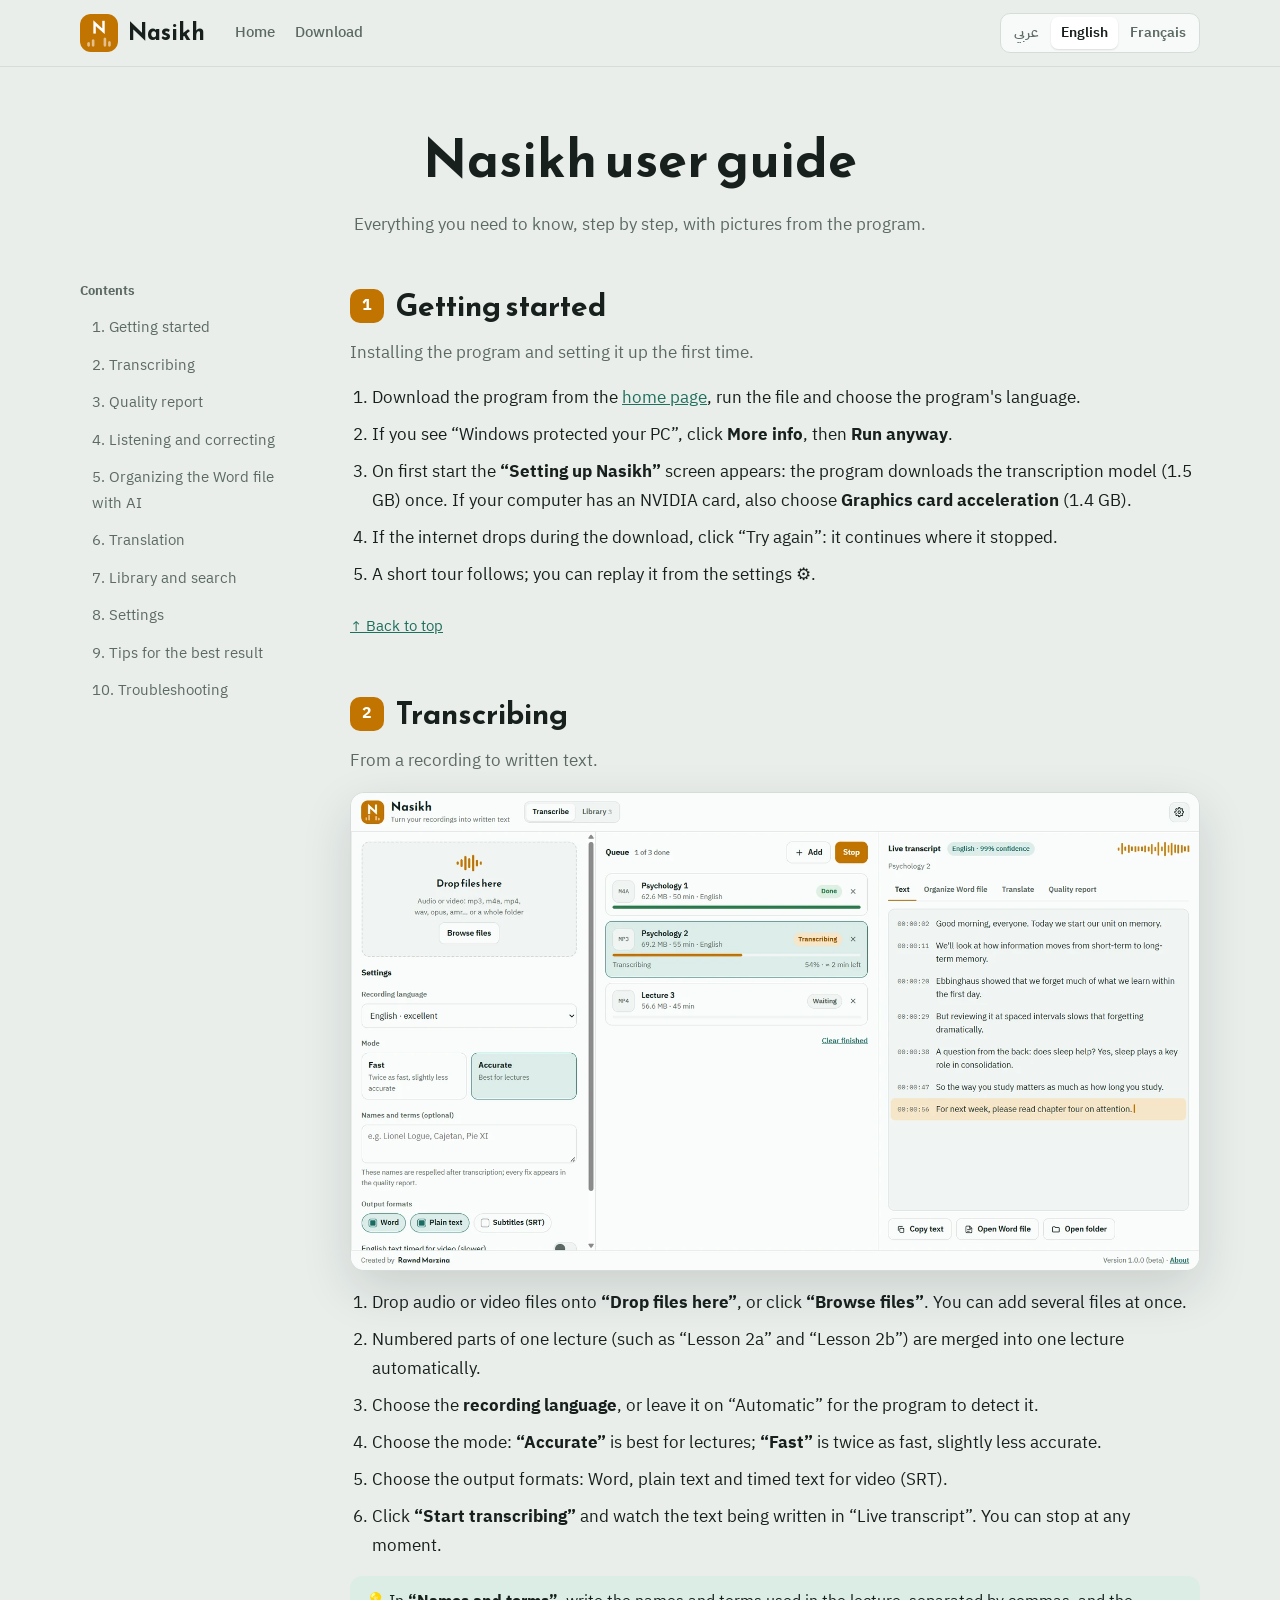
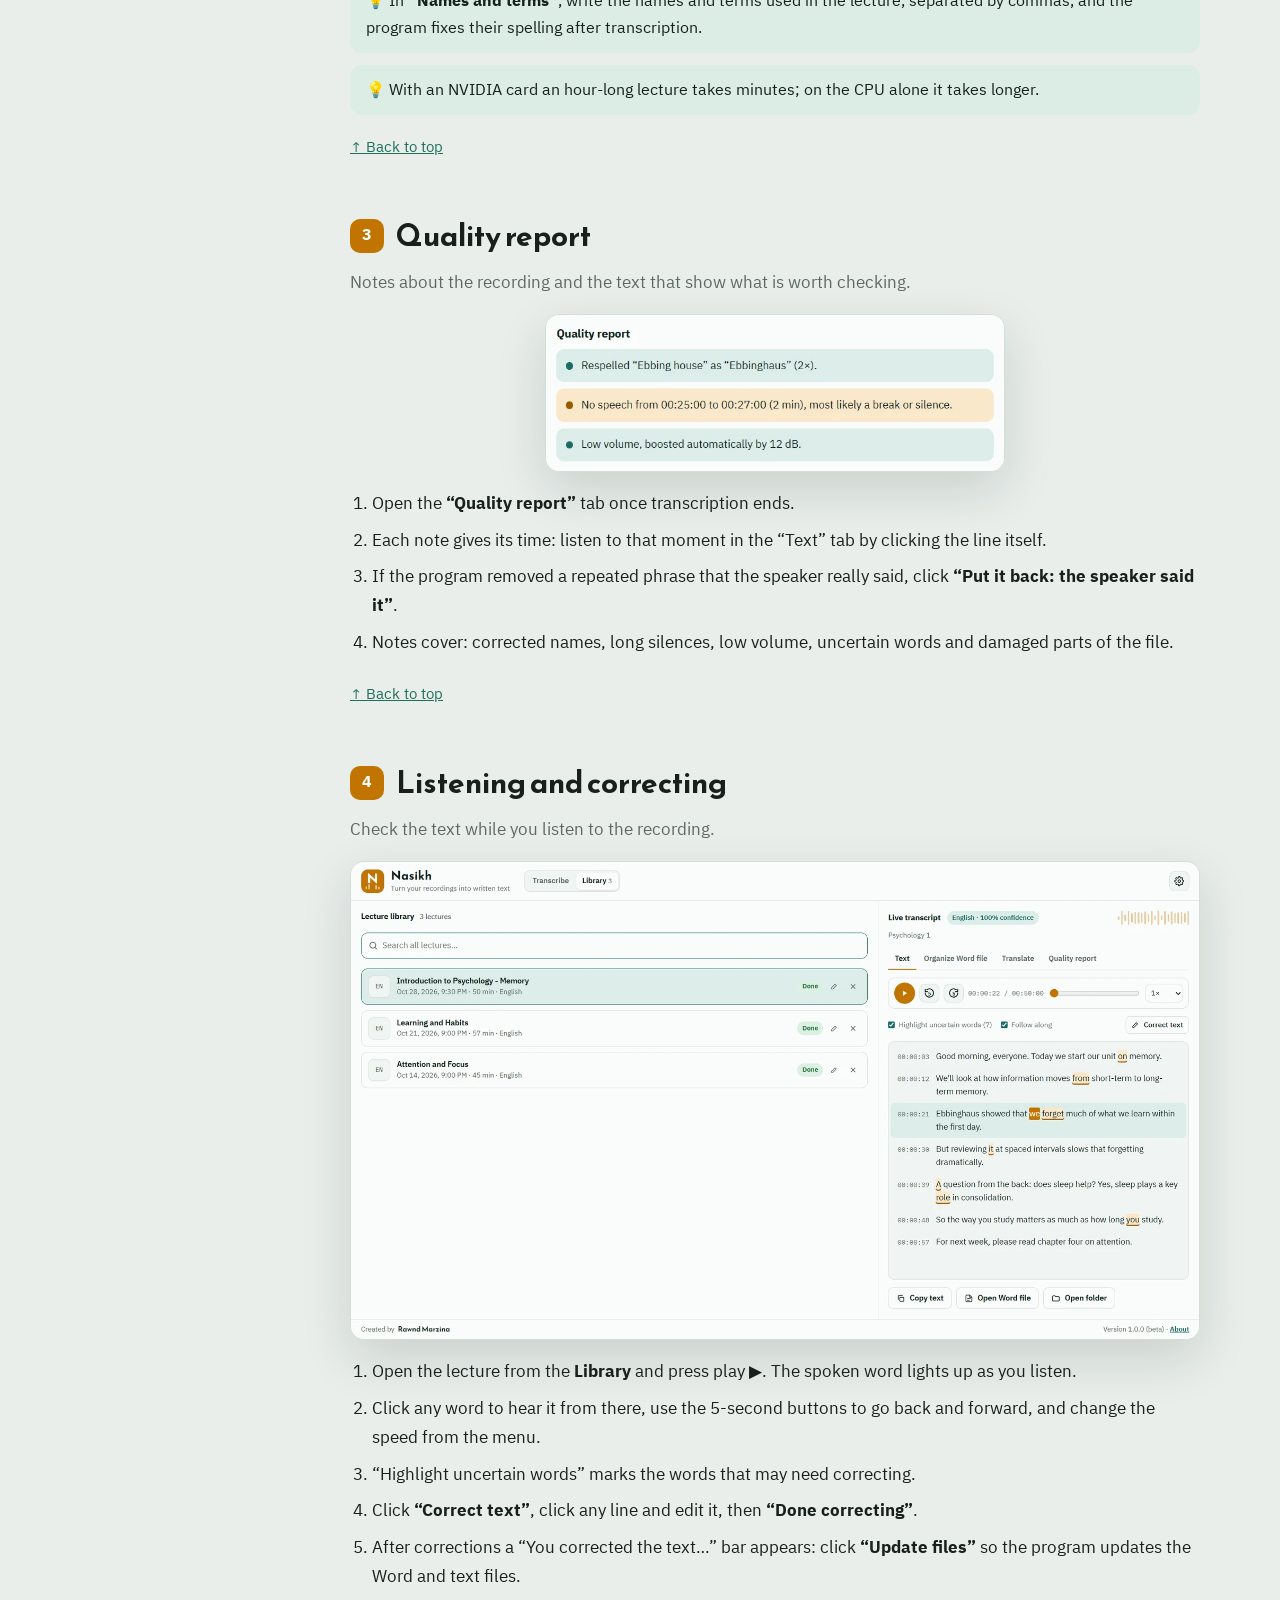
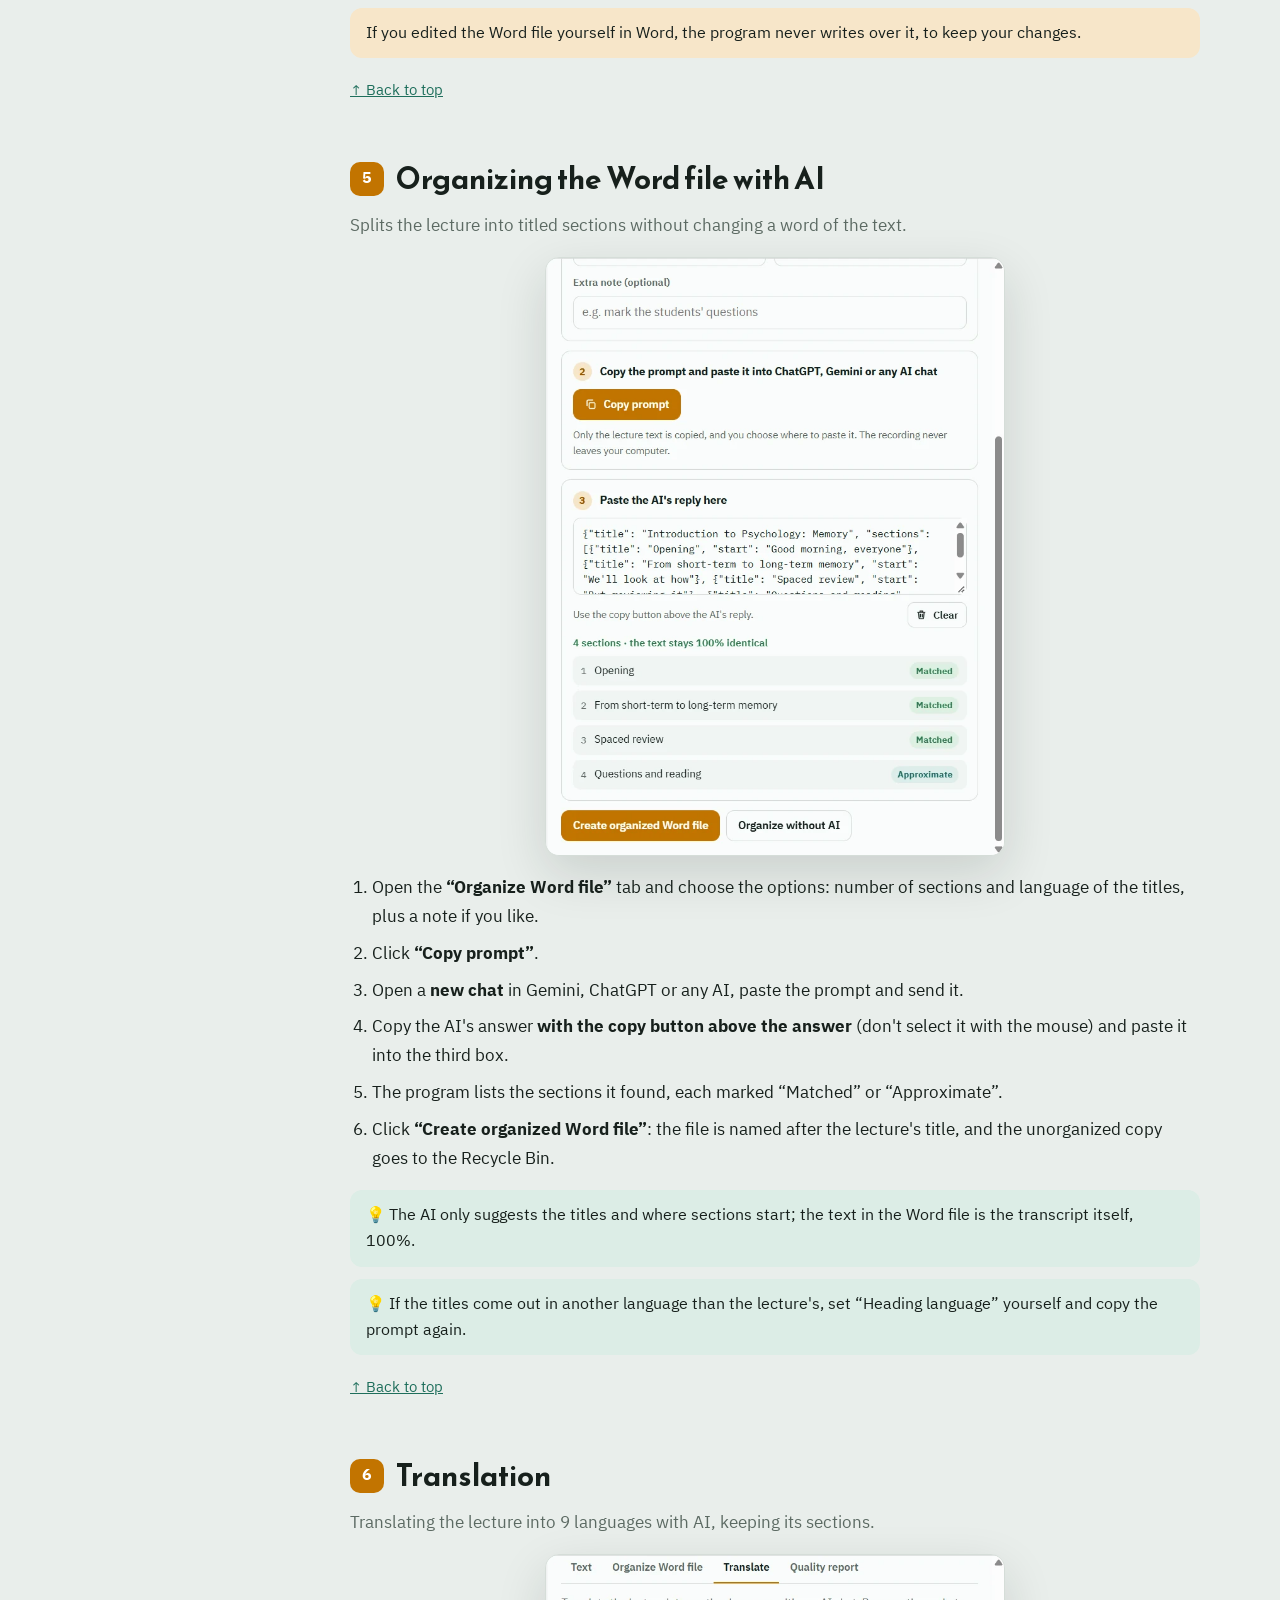
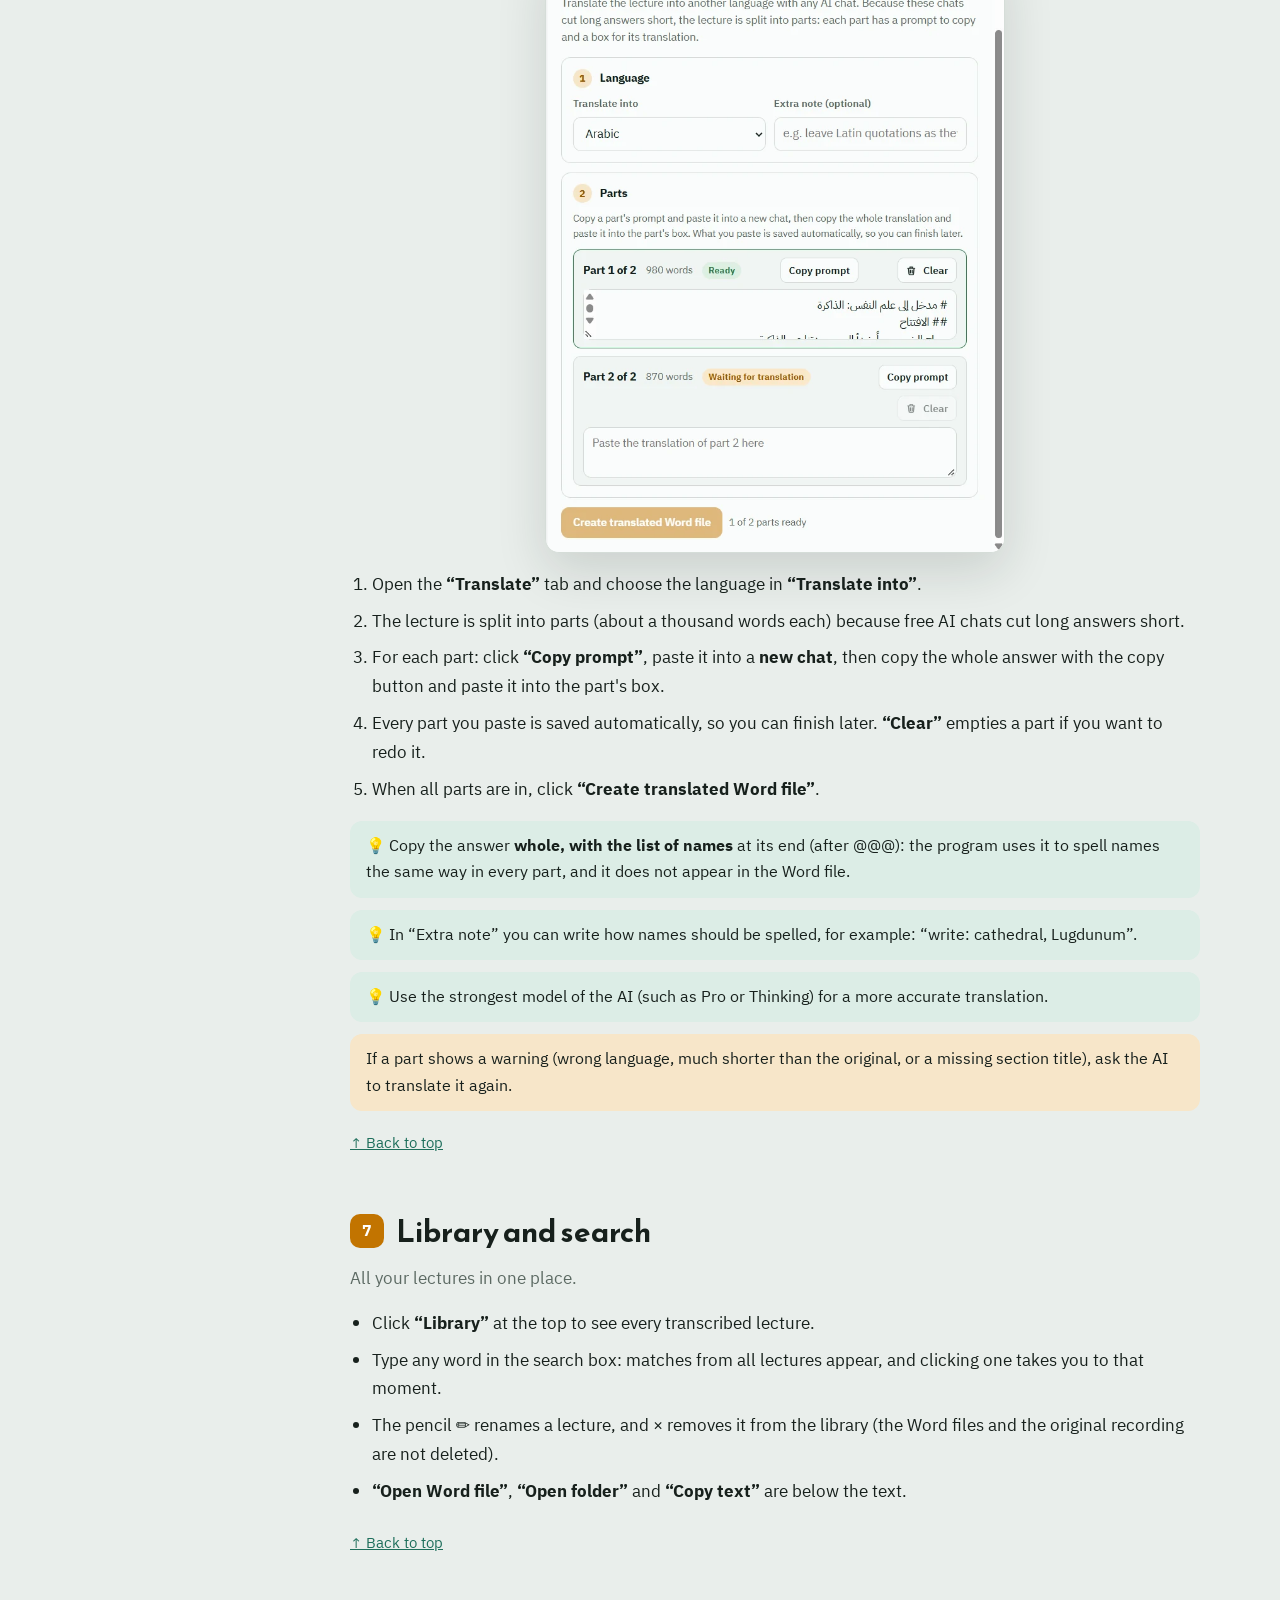
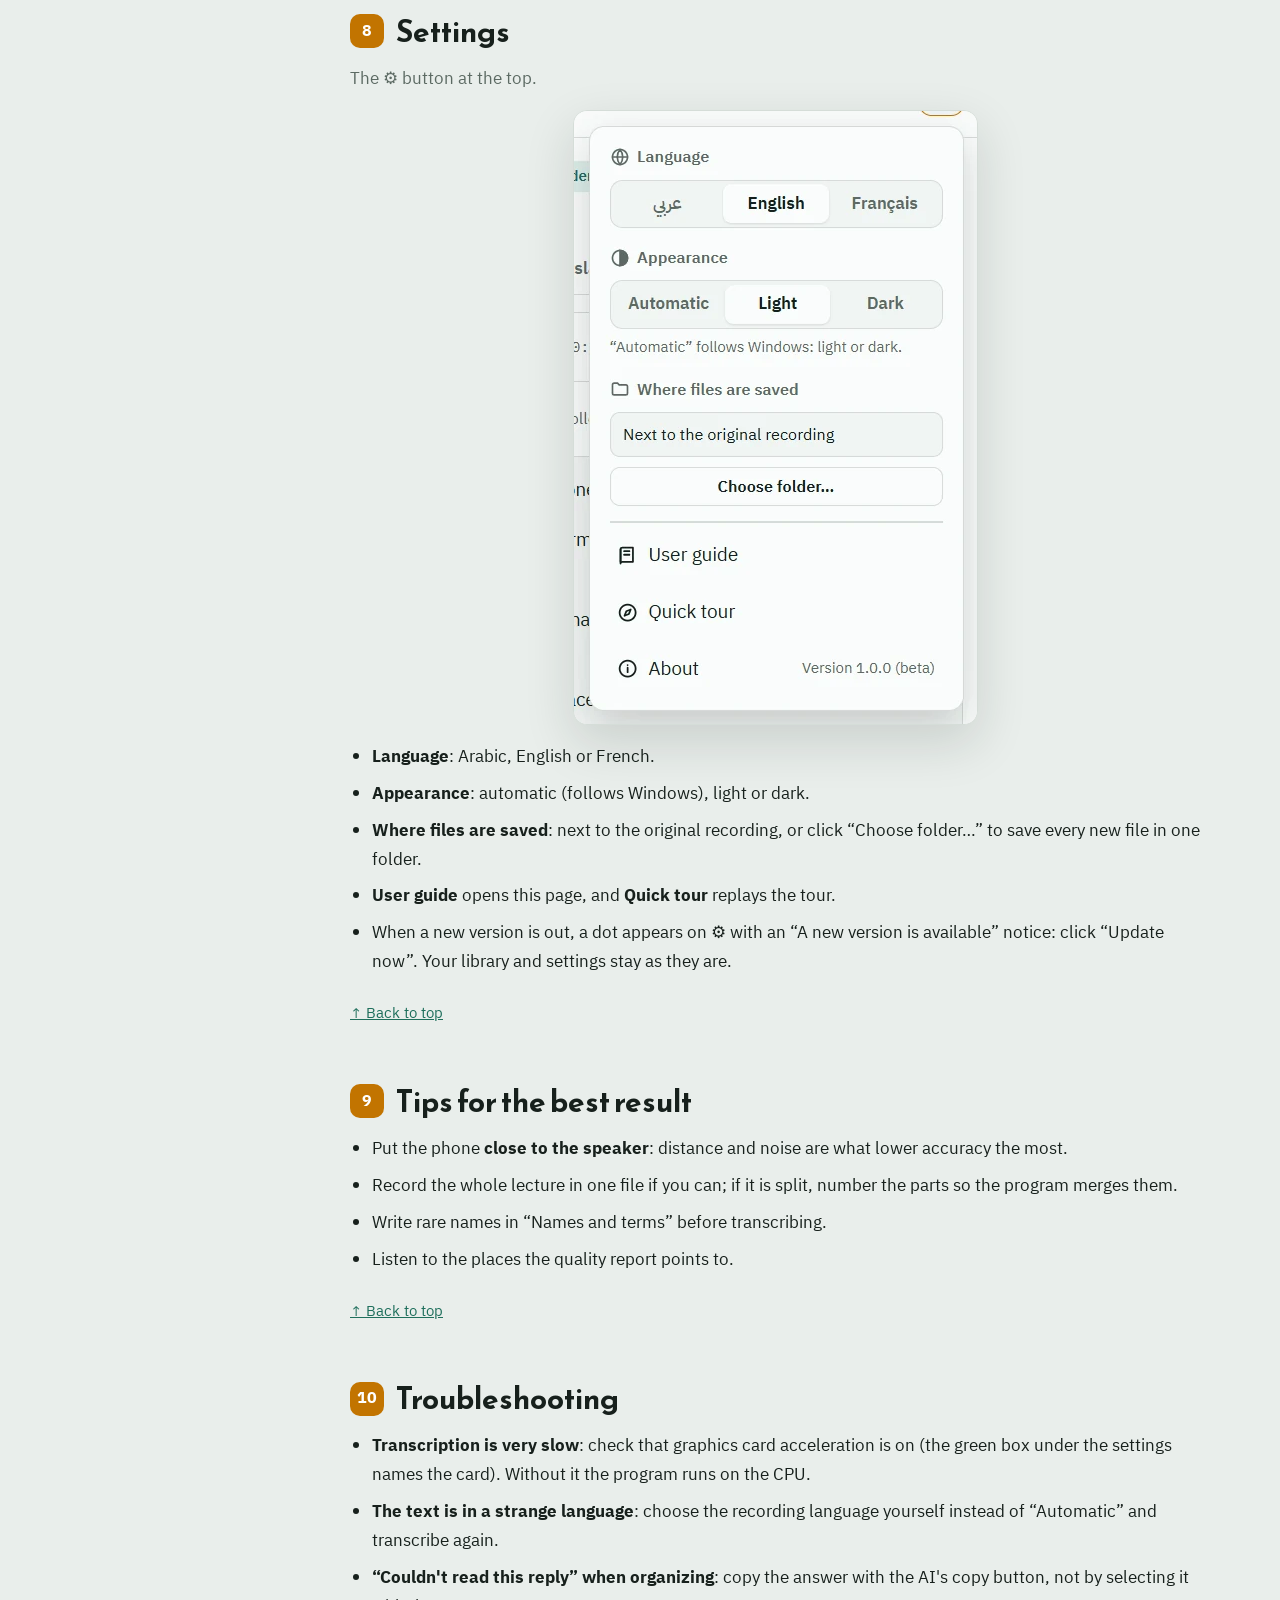
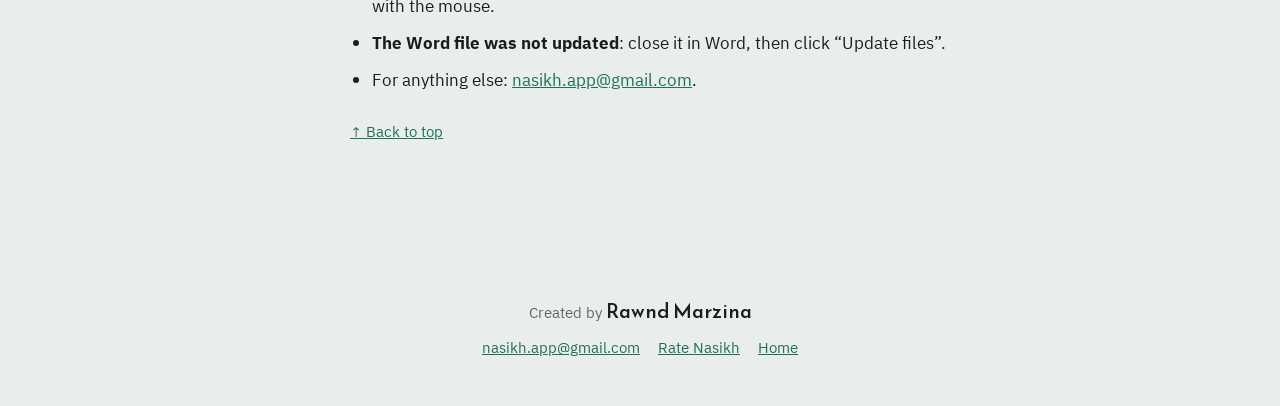
==== docs/guide.html @ e315bf0d "Add files via upload" ====
<!doctype html>
<html lang="ar" dir="rtl">
<head>
<meta charset="utf-8">
<meta name="viewport" content="width=device-width, initial-scale=1">
<title>دليل الاستخدام · ناسخ</title>
<meta name="description" content="دليل استخدام ناسخ خطوة بخطوة · Nasikh user guide · Guide d'utilisation de Nasikh">
<link rel="icon" type="image/png" href="img/favicon.png" id="favicon">
<link rel="stylesheet" href="fonts/fonts.css">
<link rel="stylesheet" href="style.css">
<style>
  .g-hero { padding: 48px 0 8px; text-align: center; }
  .g-hero h1 { margin: 0; font-family: var(--font-display); font-size: clamp(34px, 6vw, 52px); }
  .g-hero p { margin: 8px auto 0; color: var(--muted); max-width: 640px; }
  .g-layout { display: grid; grid-template-columns: 230px 1fr; gap: 40px; align-items: start; padding: 32px 0 64px; }
  .toc { position: sticky; top: 86px; display: flex; flex-direction: column; gap: 2px; font-size: 15px; }
  .toc b { font-size: 13px; color: var(--muted); margin-bottom: 6px; }
  .toc a { color: var(--muted); text-decoration: none; padding: 5px 10px; border-radius: 8px; border-inline-start: 2px solid transparent; }
  .toc a:hover { color: var(--ink); background: var(--surface); }
  .toc a.on { color: var(--ink); border-inline-start-color: var(--accent); background: var(--surface); font-weight: 600; }
  article section { padding: 0 0 48px; scroll-margin-top: 86px; }
  article h2 { text-align: start; font-size: clamp(24px, 3.4vw, 30px); display: flex; align-items: center; gap: 12px; }
  article h2 .n { flex: none; width: 34px; height: 34px; border-radius: 10px; display: grid; place-items: center; background: var(--accent); color: var(--accent-ink); font-family: var(--font-body); font-size: 16px; }
  article .intro { color: var(--muted); margin: 0 0 16px; }
  article ol, article ul { margin: 0 0 16px; padding-inline-start: 22px; }
  article li { margin-bottom: 8px; }
  article li b { color: var(--ink); }
  article .shot { margin: 8px 0 18px; }
  article .shot.panel { width: fit-content; max-width: min(100%, 460px); margin-inline: auto; }
  .tip { padding: 12px 16px; border-radius: 12px; background: var(--teal-soft); font-size: 15.5px; margin: 0 0 12px; }
  .tip::before { content: "💡 "; }
  .warn { padding: 12px 16px; border-radius: 12px; background: var(--accent-soft); font-size: 15.5px; margin: 0 0 12px; }
  .back { display: inline-block; margin-top: 8px; font-size: 15px; }
  @media (max-width: 860px) { .g-layout { grid-template-columns: 1fr; } .toc { position: static; } }
</style>
</head>
<body>

<header>
  <div class="wrap bar">
    <a class="brand" href="./"><img class="mark" src="img/icon.png" alt=""><span data-t="name"></span></a>
    <nav class="links">
      <a href="./" data-t="home"></a>
      <a href="./#install" data-t="download"></a>
    </nav>
    <div class="langs" role="group" aria-label="Language">
      <button type="button" data-lang="ar">عربي</button>
      <button type="button" data-lang="en">English</button>
      <button type="button" data-lang="fr">Français</button>
    </div>
  </div>
</header>

<main>
  <div class="wrap g-hero">
    <h1 data-t="title"></h1>
    <p data-t="lead"></p>
  </div>
  <div class="wrap g-layout">
    <nav class="toc" id="toc" aria-label="Contents"></nav>
    <article id="guide"></article>
  </div>
</main>

<footer>
  <div class="wrap">
    <div><span data-t="by"></span> <bdi class="credit" dir="ltr">Rawnd Marzina</bdi></div>
    <div class="row">
      <a href="mailto:nasikh.app@gmail.com" dir="ltr">nasikh.app@gmail.com</a>
      <a href="https://forms.gle/FH2LsjnkosEtTKuNA" data-t="rate"></a>
      <a href="./" data-t="home"></a>
    </div>
  </div>
</footer>

<script>
(function () {
  "use strict";
  // Each section: [id, title, intro, screenshot (or ""), steps, tips, warnings]
  var G = {
    ar: {
      page: "دليل الاستخدام · ناسخ", name: "ناسخ", home: "الصفحة الرئيسية", download: "تنزيل", toc: "المحتويات",
      title: "دليل استخدام ناسخ", lead: "كل ما تحتاج معرفته، خطوة بخطوة ومع صور من البرنامج.",
      by: "فكرة وتطوير:", rate: "قيّم البرنامج", top: "↑ إلى الأعلى",
      sections: [
        ["start", "البداية", "تثبيت البرنامج وتجهيزه أول مرة.", "", [
          "نزّل البرنامج من <a href=\"./\">الصفحة الرئيسية</a> وشغّل الملف، واختر لغة البرنامج.",
          "إن ظهرت رسالة «Windows protected your PC» فاضغط <b>More info</b> ثم <b>Run anyway</b>.",
          "عند أول تشغيل تظهر شاشة <b>«تجهيز ناسخ»</b>: ينزّل البرنامج نموذج التفريغ (1.5 غ.ب) مرة واحدة فقط. إن كان في جهازك كرت NVIDIA فاختر أيضاً <b>تسريع بكرت الشاشة</b> (1.4 غ.ب).",
          "إن انقطع الإنترنت أثناء التنزيل فاضغط «إعادة المحاولة»: يكمل من حيث توقف.",
          "بعدها تظهر جولة تعريفية قصيرة، ويمكنك إعادتها من الإعدادات ⚙."
        ], [], []],
        ["transcribe", "التفريغ", "من التسجيل إلى نص مكتوب.", "transcribe", [
          "اسحب ملفات الصوت أو الفيديو إلى مربع <b>«اسحب الملفات هنا»</b>، أو اضغط <b>«اختر من الجهاز»</b>. يمكنك إضافة عدة ملفات دفعة واحدة.",
          "أجزاء المحاضرة الواحدة المرقّمة (مثل «درس 2a» و«درس 2b») تُدمج تلقائياً في محاضرة واحدة.",
          "اختر <b>لغة التسجيل</b>، أو اتركها «تلقائي» ليكتشفها البرنامج.",
          "اختر الوضع: <b>«دقيق»</b> هو الأفضل للمحاضرات، و<b>«سريع»</b> أسرع بمرتين بدقة أقل قليلاً.",
          "اختر صيغ الإخراج: Word، ونص عادي، ونص بتوقيت للفيديو (SRT).",
          "اضغط <b>«ابدأ التفريغ»</b> وتابع النص وهو يُكتب في «النص المباشر». تقدر توقف التفريغ في أي لحظة."
        ], [
          "في خانة <b>«أسماء ومصطلحات»</b> اكتب أسماء الأعلام والمصطلحات التي ترد في المحاضرة، مفصولة بفواصل، فيصحّح البرنامج إملاءها بعد التفريغ.",
          "مع كرت NVIDIA تُفرَّغ محاضرة ساعة في دقائق؛ على المعالج وحده يأخذ وقتاً أطول."
        ], []],
        ["report", "تقرير الجودة", "ملاحظات عن التسجيل والنص تدلّك على ما يستحق المراجعة.", "report", [
          "افتح تبويب <b>«تقرير الجودة»</b> بعد انتهاء التفريغ.",
          "كل ملاحظة تذكر توقيتها: استمع إلى ذلك الموضع من تبويب «النص» بالضغط على السطر نفسه.",
          "إن حذف البرنامج تكراراً لعبارة ثم تبيّن أنها من كلام المحاضر فعلاً، اضغط <b>«استرجاعها: كانت من كلام المحاضر»</b>.",
          "الملاحظات تشمل: تصحيح الأسماء، والصمت الطويل، والصوت المنخفض، والكلمات غير المؤكدة، والأجزاء التالفة في الملف."
        ], [], []],
        ["editor", "الاستماع والتصحيح", "راجع النص وأنت تستمع إلى التسجيل.", "editor", [
          "افتح المحاضرة من <b>المكتبة</b>، واضغط زر التشغيل ▶. الكلمة المقروءة تتلوّن مع الصوت.",
          "اضغط أي كلمة لتسمعها من موضعها، واستعمل زرّي 5 ثوانٍ للرجوع والتقدم، وغيّر السرعة من القائمة.",
          "«تلوين الكلمات غير المؤكدة» يميّز الكلمات التي قد تحتاج تصحيحاً.",
          "اضغط <b>«تصحيح النص»</b>، ثم اضغط أي سطر وعدّله، ثم <b>«إنهاء التصحيح»</b>.",
          "بعد التصحيح يظهر شريط «صحّحت النص…»: اضغط <b>«تحديث الملفات»</b> ليحدّث البرنامج ملف Word والنص."
        ], [], ["إن كنت عدّلت ملف Word بنفسك في Word، لا يكتب البرنامج فوقه حفاظاً على تعديلاتك."]],
        ["organize", "ترتيب ملف Word بالذكاء الاصطناعي", "يقسّم المحاضرة إلى أقسام بعناوين، دون أن يغيّر كلمة من النص.", "organize", [
          "افتح تبويب <b>«ترتيب ملف Word»</b> واختر الخيارات: عدد الأقسام ولغة العناوين، وأضف ملاحظة إن أردت.",
          "اضغط <b>«انسخ البرومبت»</b>.",
          "افتح <b>محادثة جديدة</b> في Gemini أو ChatGPT أو أي منصة، والصق البرومبت وأرسله.",
          "انسخ رد المنصة <b>بزر النسخ الذي يظهر فوق الرد</b> (لا تحدّده بالماوس)، والصقه في المربع الثالث.",
          "يعرض البرنامج الأقسام التي وجدها، وبجانب كل قسم «مطابق» أو «تقريبي».",
          "اضغط <b>«إنشاء ملف Word مرتّب»</b>: يُسمّى الملف بعنوان المحاضرة، وتذهب النسخة غير المرتّبة إلى سلة المحذوفات."
        ], [
          "المنصة تقترح العناوين وأماكن الأقسام فقط؛ النص في ملف Word هو نص التفريغ نفسه، 100%.",
          "إن ظهرت العناوين بلغة غير لغة المحاضرة، اختر «لغة العناوين» يدوياً وانسخ البرومبت من جديد."
        ], []],
        ["translate", "الترجمة", "ترجمة المحاضرة إلى 9 لغات بمساعدة الذكاء الاصطناعي، مع الحفاظ على أقسامها.", "translate", [
          "افتح تبويب <b>«ترجمة»</b> واختر اللغة من <b>«ترجم إلى»</b>.",
          "تظهر المحاضرة مقسّمة إلى أجزاء (حوالي ألف كلمة لكل جزء) لأن المنصات المجانية تقطع الأجوبة الطويلة.",
          "لكل جزء: اضغط <b>«انسخ البرومبت»</b>، والصقه في <b>محادثة جديدة</b>، ثم انسخ الجواب كاملاً بزر النسخ والصقه في مربع الجزء.",
          "كل جزء تلصقه يُحفظ تلقائياً، فيمكنك الإكمال لاحقاً. زر <b>«مسح»</b> يفرّغ الجزء إن أردت إعادته.",
          "حين تكتمل الأجزاء اضغط <b>«إنشاء ملف Word المترجم»</b>."
        ], [
          "انسخ الجواب <b>كاملاً مع قائمة الأسماء</b> في آخره (بعد @@@): يستعملها البرنامج ليكتب الأسماء بالشكل نفسه في كل الأجزاء، ولا تظهر في ملف Word.",
          "في «ملاحظة إضافية» يمكنك كتابة طريقة كتابة الأسماء التي تريدها، مثل: «اكتب: كاتدرائية، لوغدونوم».",
          "استعمل النموذج الأقوى في المنصة (مثل Pro أو Thinking) لترجمة أدق."
        ], ["إن ظهر تنبيه على جزء (لغة خاطئة، أو ترجمة أقصر بكثير من الأصل، أو عنوان قسم ناقص) فاطلب من المنصة إعادة الترجمة."]],
        ["library", "المكتبة والبحث", "كل محاضراتك في مكان واحد.", "", [
          "اضغط <b>«المكتبة»</b> أعلى البرنامج لترى كل المحاضرات المفرّغة.",
          "اكتب في خانة البحث أي كلمة: تظهر المواضع من كل المحاضرات، واضغط النتيجة لتنتقل إلى اللحظة نفسها.",
          "زر القلم ✏ يغيّر اسم المحاضرة، وزر × يحذفها من المكتبة (ملفات Word والتسجيل الأصلي لا تُحذف).",
          "<b>«فتح ملف Word»</b> و<b>«فتح المجلد»</b> و<b>«نسخ النص»</b> أسفل النص."
        ], [], []],
        ["settings", "الإعدادات", "زر ⚙ أعلى البرنامج.", "settings", [
          "<b>اللغة</b>: العربية أو الإنجليزية أو الفرنسية.",
          "<b>المظهر</b>: تلقائي (حسب ويندوز) أو فاتح أو غامق.",
          "<b>مكان حفظ الملفات</b>: بجانب التسجيل الأصلي، أو اضغط «اختيار مجلد…» لحفظ كل الملفات الجديدة في مجلد واحد.",
          "<b>دليل الاستخدام</b> يفتح هذه الصفحة، و<b>جولة تعريفية</b> تعيد الجولة.",
          "عند صدور إصدار جديد تظهر نقطة على ⚙ وتنبيه «يتوفر إصدار جديد»: اضغط «حدّث الآن». مكتبتك وإعداداتك تبقى كما هي."
        ], [], []],
        ["tips", "نصائح لأفضل نتيجة", "", "", [
          "ضع الهاتف <b>قريباً من المحاضر</b> قدر الإمكان، فالمسافة والضجيج أكثر ما يقلّل الدقة.",
          "سجّل المحاضرة كاملة في ملف واحد إن أمكن؛ وإن انقسمت فرقّم الأجزاء ليدمجها البرنامج.",
          "اكتب الأسماء النادرة في «أسماء ومصطلحات» قبل التفريغ.",
          "راجع المواضع التي يدلّك عليها تقرير الجودة بالاستماع إليها."
        ], [], []],
        ["help", "حل المشكلات", "", "", [
          "<b>التفريغ بطيء جداً</b>: تأكد أن تسريع كرت الشاشة مفعّل (المربع الأخضر أسفل الإعدادات يذكر الكرت). من دونه يعمل البرنامج على المعالج.",
          "<b>النص بلغة غريبة</b>: اختر لغة التسجيل يدوياً بدل «تلقائي» وأعد التفريغ.",
          "<b>«تعذّرت قراءة الرد» عند الترتيب</b>: انسخ الرد بزر النسخ في المنصة، لا بتحديده بالماوس.",
          "<b>لم يُحدَّث ملف Word</b>: أغلق الملف في Word ثم اضغط «تحديث الملفات».",
          "لأي مشكلة أخرى: <a href=\"mailto:nasikh.app@gmail.com\">nasikh.app@gmail.com</a>."
        ], [], []]
      ]
    },
    en: {
      page: "User guide · Nasikh", name: "Nasikh", home: "Home", download: "Download", toc: "Contents",
      title: "Nasikh user guide", lead: "Everything you need to know, step by step, with pictures from the program.",
      by: "Created by", rate: "Rate Nasikh", top: "↑ Back to top",
      sections: [
        ["start", "Getting started", "Installing the program and setting it up the first time.", "", [
          "Download the program from the <a href=\"./\">home page</a>, run the file and choose the program's language.",
          "If you see “Windows protected your PC”, click <b>More info</b>, then <b>Run anyway</b>.",
          "On first start the <b>“Setting up Nasikh”</b> screen appears: the program downloads the transcription model (1.5 GB) once. If your computer has an NVIDIA card, also choose <b>Graphics card acceleration</b> (1.4 GB).",
          "If the internet drops during the download, click “Try again”: it continues where it stopped.",
          "A short tour follows; you can replay it from the settings ⚙."
        ], [], []],
        ["transcribe", "Transcribing", "From a recording to written text.", "transcribe", [
          "Drop audio or video files onto <b>“Drop files here”</b>, or click <b>“Browse files”</b>. You can add several files at once.",
          "Numbered parts of one lecture (such as “Lesson 2a” and “Lesson 2b”) are merged into one lecture automatically.",
          "Choose the <b>recording language</b>, or leave it on “Automatic” for the program to detect it.",
          "Choose the mode: <b>“Accurate”</b> is best for lectures; <b>“Fast”</b> is twice as fast, slightly less accurate.",
          "Choose the output formats: Word, plain text and timed text for video (SRT).",
          "Click <b>“Start transcribing”</b> and watch the text being written in “Live transcript”. You can stop at any moment."
        ], [
          "In <b>“Names and terms”</b>, write the names and terms used in the lecture, separated by commas, and the program fixes their spelling after transcription.",
          "With an NVIDIA card an hour-long lecture takes minutes; on the CPU alone it takes longer."
        ], []],
        ["report", "Quality report", "Notes about the recording and the text that show what is worth checking.", "report", [
          "Open the <b>“Quality report”</b> tab once transcription ends.",
          "Each note gives its time: listen to that moment in the “Text” tab by clicking the line itself.",
          "If the program removed a repeated phrase that the speaker really said, click <b>“Put it back: the speaker said it”</b>.",
          "Notes cover: corrected names, long silences, low volume, uncertain words and damaged parts of the file."
        ], [], []],
        ["editor", "Listening and correcting", "Check the text while you listen to the recording.", "editor", [
          "Open the lecture from the <b>Library</b> and press play ▶. The spoken word lights up as you listen.",
          "Click any word to hear it from there, use the 5-second buttons to go back and forward, and change the speed from the menu.",
          "“Highlight uncertain words” marks the words that may need correcting.",
          "Click <b>“Correct text”</b>, click any line and edit it, then <b>“Done correcting”</b>.",
          "After corrections a “You corrected the text…” bar appears: click <b>“Update files”</b> so the program updates the Word and text files."
        ], [], ["If you edited the Word file yourself in Word, the program never writes over it, to keep your changes."]],
        ["organize", "Organizing the Word file with AI", "Splits the lecture into titled sections without changing a word of the text.", "organize", [
          "Open the <b>“Organize Word file”</b> tab and choose the options: number of sections and language of the titles, plus a note if you like.",
          "Click <b>“Copy prompt”</b>.",
          "Open a <b>new chat</b> in Gemini, ChatGPT or any AI, paste the prompt and send it.",
          "Copy the AI's answer <b>with the copy button above the answer</b> (don't select it with the mouse) and paste it into the third box.",
          "The program lists the sections it found, each marked “Matched” or “Approximate”.",
          "Click <b>“Create organized Word file”</b>: the file is named after the lecture's title, and the unorganized copy goes to the Recycle Bin."
        ], [
          "The AI only suggests the titles and where sections start; the text in the Word file is the transcript itself, 100%.",
          "If the titles come out in another language than the lecture's, set “Heading language” yourself and copy the prompt again."
        ], []],
        ["translate", "Translation", "Translating the lecture into 9 languages with AI, keeping its sections.", "translate", [
          "Open the <b>“Translate”</b> tab and choose the language in <b>“Translate into”</b>.",
          "The lecture is split into parts (about a thousand words each) because free AI chats cut long answers short.",
          "For each part: click <b>“Copy prompt”</b>, paste it into a <b>new chat</b>, then copy the whole answer with the copy button and paste it into the part's box.",
          "Every part you paste is saved automatically, so you can finish later. <b>“Clear”</b> empties a part if you want to redo it.",
          "When all parts are in, click <b>“Create translated Word file”</b>."
        ], [
          "Copy the answer <b>whole, with the list of names</b> at its end (after @@@): the program uses it to spell names the same way in every part, and it does not appear in the Word file.",
          "In “Extra note” you can write how names should be spelled, for example: “write: cathedral, Lugdunum”.",
          "Use the strongest model of the AI (such as Pro or Thinking) for a more accurate translation."
        ], ["If a part shows a warning (wrong language, much shorter than the original, or a missing section title), ask the AI to translate it again."]],
        ["library", "Library and search", "All your lectures in one place.", "", [
          "Click <b>“Library”</b> at the top to see every transcribed lecture.",
          "Type any word in the search box: matches from all lectures appear, and clicking one takes you to that moment.",
          "The pencil ✏ renames a lecture, and × removes it from the library (the Word files and the original recording are not deleted).",
          "<b>“Open Word file”</b>, <b>“Open folder”</b> and <b>“Copy text”</b> are below the text."
        ], [], []],
        ["settings", "Settings", "The ⚙ button at the top.", "settings", [
          "<b>Language</b>: Arabic, English or French.",
          "<b>Appearance</b>: automatic (follows Windows), light or dark.",
          "<b>Where files are saved</b>: next to the original recording, or click “Choose folder…” to save every new file in one folder.",
          "<b>User guide</b> opens this page, and <b>Quick tour</b> replays the tour.",
          "When a new version is out, a dot appears on ⚙ with an “A new version is available” notice: click “Update now”. Your library and settings stay as they are."
        ], [], []],
        ["tips", "Tips for the best result", "", "", [
          "Put the phone <b>close to the speaker</b>: distance and noise are what lower accuracy the most.",
          "Record the whole lecture in one file if you can; if it is split, number the parts so the program merges them.",
          "Write rare names in “Names and terms” before transcribing.",
          "Listen to the places the quality report points to."
        ], [], []],
        ["help", "Troubleshooting", "", "", [
          "<b>Transcription is very slow</b>: check that graphics card acceleration is on (the green box under the settings names the card). Without it the program runs on the CPU.",
          "<b>The text is in a strange language</b>: choose the recording language yourself instead of “Automatic” and transcribe again.",
          "<b>“Couldn't read this reply” when organizing</b>: copy the answer with the AI's copy button, not by selecting it with the mouse.",
          "<b>The Word file was not updated</b>: close it in Word, then click “Update files”.",
          "For anything else: <a href=\"mailto:nasikh.app@gmail.com\">nasikh.app@gmail.com</a>."
        ], [], []]
      ]
    },
    fr: {
      page: "Guide d'utilisation · Nasikh", name: "Nasikh", home: "Accueil", download: "Télécharger", toc: "Sommaire",
      title: "Guide d'utilisation de Nasikh", lead: "Tout ce qu'il faut savoir, étape par étape, avec des images du programme.",
      by: "Créé par", rate: "Noter Nasikh", top: "↑ Haut de page",
      sections: [
        ["start", "Pour commencer", "Installer le programme et le préparer la première fois.", "", [
          "Téléchargez le programme depuis la <a href=\"./\">page d'accueil</a>, lancez le fichier et choisissez la langue du programme.",
          "Si « Windows a protégé votre ordinateur » s'affiche, cliquez sur <b>Informations complémentaires</b>, puis <b>Exécuter quand même</b>.",
          "Au premier lancement, l'écran <b>« Préparation de Nasikh »</b> s'affiche : le programme télécharge une seule fois le modèle de transcription (1,5 Go). Si votre ordinateur a une carte NVIDIA, choisissez aussi <b>l'accélération par la carte graphique</b> (1,4 Go).",
          "Si internet coupe pendant le téléchargement, cliquez sur « Réessayer » : il reprend là où il s'est arrêté.",
          "Une courte visite suit ; vous pouvez la revoir depuis les réglages ⚙."
        ], [], []],
        ["transcribe", "Transcrire", "De l'enregistrement au texte écrit.", "transcribe", [
          "Déposez des fichiers audio ou vidéo sur <b>« Déposez vos fichiers ici »</b>, ou cliquez sur <b>« Parcourir »</b>. Vous pouvez en ajouter plusieurs à la fois.",
          "Les parties numérotées d'un même cours (comme « Cours 2a » et « Cours 2b ») sont fusionnées automatiquement.",
          "Choisissez la <b>langue de l'enregistrement</b>, ou laissez « Automatique » pour que le programme la détecte.",
          "Choisissez le mode : <b>« Précis »</b> est le meilleur pour les cours ; <b>« Rapide »</b> va deux fois plus vite, un peu moins précis.",
          "Choisissez les formats : Word, texte brut et texte minuté pour la vidéo (SRT).",
          "Cliquez sur <b>« Lancer la transcription »</b> et suivez le texte qui s'écrit dans « Transcription en direct ». Vous pouvez arrêter à tout moment."
        ], [
          "Dans <b>« Noms et termes »</b>, écrivez les noms et les termes du cours, séparés par des virgules : le programme corrige leur orthographe après la transcription.",
          "Avec une carte NVIDIA, un cours d'une heure prend quelques minutes ; sur le processeur seul, c'est plus long."
        ], []],
        ["report", "Rapport de qualité", "Des remarques sur l'enregistrement et le texte qui montrent ce qui mérite d'être vérifié.", "report", [
          "Ouvrez l'onglet <b>« Rapport de qualité »</b> une fois la transcription terminée.",
          "Chaque remarque indique son heure : écoutez ce moment dans l'onglet « Texte » en cliquant sur la ligne elle-même.",
          "Si le programme a supprimé une phrase répétée que l'orateur a vraiment dite, cliquez sur <b>« La remettre : l'orateur l'a dite »</b>.",
          "Les remarques portent sur : les noms corrigés, les longs silences, le volume faible, les mots incertains et les parties abîmées du fichier."
        ], [], []],
        ["editor", "Écouter et corriger", "Vérifiez le texte en écoutant l'enregistrement.", "editor", [
          "Ouvrez le cours depuis la <b>Bibliothèque</b> et appuyez sur lecture ▶. Le mot prononcé s'allume pendant l'écoute.",
          "Cliquez sur un mot pour l'écouter à partir de là, utilisez les boutons 5 secondes pour reculer et avancer, et changez la vitesse dans le menu.",
          "« Surligner les mots incertains » signale les mots qui peuvent demander une correction.",
          "Cliquez sur <b>« Corriger le texte »</b>, puis sur une ligne pour la modifier, puis <b>« Terminer la correction »</b>.",
          "Après correction, une barre « Vous avez corrigé le texte… » apparaît : cliquez sur <b>« Mettre à jour les fichiers »</b> pour que le programme mette à jour le Word et le texte."
        ], [], ["Si vous avez modifié vous-même le fichier dans Word, le programme ne l'écrase jamais, pour garder vos modifications."]],
        ["organize", "Organiser le Word avec l'IA", "Découpe le cours en sections titrées sans changer un mot du texte.", "organize", [
          "Ouvrez l'onglet <b>« Organiser le Word »</b> et choisissez les options : nombre de sections et langue des titres, plus une remarque si vous voulez.",
          "Cliquez sur <b>« Copier l'invite »</b>.",
          "Ouvrez une <b>nouvelle conversation</b> dans Gemini, ChatGPT ou une autre IA, collez l'invite et envoyez-la.",
          "Copiez la réponse <b>avec le bouton copier au-dessus de la réponse</b> (sans la sélectionner à la souris) et collez-la dans la troisième case.",
          "Le programme liste les sections trouvées, chacune marquée « Trouvé » ou « Approximatif ».",
          "Cliquez sur <b>« Créer le Word organisé »</b> : le fichier porte le titre du cours, et la copie non organisée va à la corbeille."
        ], [
          "L'IA propose seulement les titres et le début des sections ; le texte du Word est la transcription elle-même, à 100 %.",
          "Si les titres sortent dans une autre langue que celle du cours, choisissez vous-même la « Langue des titres » et recopiez l'invite."
        ], []],
        ["translate", "Traduction", "Traduire le cours dans 9 langues avec l'IA, en gardant ses sections.", "translate", [
          "Ouvrez l'onglet <b>« Traduire »</b> et choisissez la langue dans <b>« Traduire en »</b>.",
          "Le cours est découpé en parties (environ mille mots chacune), car les IA gratuites coupent les longues réponses.",
          "Pour chaque partie : cliquez sur <b>« Copier l'invite »</b>, collez-la dans une <b>nouvelle conversation</b>, puis copiez toute la réponse avec le bouton copier et collez-la dans la case de la partie.",
          "Chaque partie collée est enregistrée automatiquement : vous pouvez finir plus tard. <b>« Effacer »</b> vide une partie pour la refaire.",
          "Quand toutes les parties sont là, cliquez sur <b>« Créer le Word traduit »</b>."
        ], [
          "Copiez la réponse <b>entière, avec la liste des noms</b> à la fin (après @@@) : le programme s'en sert pour écrire les noms de la même façon dans toutes les parties, et elle n'apparaît pas dans le Word.",
          "Dans « Remarque », vous pouvez préciser l'orthographe voulue des noms, par exemple : « écris : Lugdunum, Fourvière ».",
          "Utilisez le modèle le plus puissant de l'IA (comme Pro ou Thinking) pour une traduction plus précise."
        ], ["Si une partie affiche une alerte (mauvaise langue, beaucoup plus courte que l'original, ou titre de section manquant), demandez à l'IA de la retraduire."]],
        ["library", "Bibliothèque et recherche", "Tous vos cours au même endroit.", "", [
          "Cliquez sur <b>« Bibliothèque »</b> en haut pour voir tous les cours transcrits.",
          "Tapez un mot dans la recherche : les passages de tous les cours s'affichent, et un clic vous amène au moment précis.",
          "Le crayon ✏ renomme un cours, et × le retire de la bibliothèque (les fichiers Word et l'enregistrement d'origine ne sont pas supprimés).",
          "<b>« Ouvrir le Word »</b>, <b>« Ouvrir le dossier »</b> et <b>« Copier le texte »</b> sont sous le texte."
        ], [], []],
        ["settings", "Réglages", "Le bouton ⚙ en haut.", "settings", [
          "<b>Langue</b> : arabe, anglais ou français.",
          "<b>Apparence</b> : automatique (comme Windows), claire ou sombre.",
          "<b>Emplacement des fichiers</b> : à côté de l'enregistrement d'origine, ou cliquez sur « Choisir un dossier… » pour enregistrer tous les nouveaux fichiers au même endroit.",
          "<b>Guide d'utilisation</b> ouvre cette page, et <b>Visite guidée</b> relance la visite.",
          "Quand une nouvelle version sort, un point apparaît sur ⚙ avec l'avis « Une nouvelle version est disponible » : cliquez sur « Mettre à jour ». Votre bibliothèque et vos réglages restent tels quels."
        ], [], []],
        ["tips", "Conseils pour un meilleur résultat", "", "", [
          "Placez le téléphone <b>près de l'orateur</b> : la distance et le bruit sont ce qui fait le plus baisser la précision.",
          "Enregistrez si possible tout le cours dans un seul fichier ; s'il est découpé, numérotez les parties pour que le programme les fusionne.",
          "Écrivez les noms rares dans « Noms et termes » avant la transcription.",
          "Écoutez les passages signalés par le rapport de qualité."
        ], [], []],
        ["help", "Dépannage", "", "", [
          "<b>La transcription est très lente</b> : vérifiez que l'accélération graphique est active (la case verte sous les réglages nomme la carte). Sans elle, le programme utilise le processeur.",
          "<b>Le texte est dans une langue étrange</b> : choisissez vous-même la langue de l'enregistrement au lieu d'« Automatique » et relancez.",
          "<b>« Réponse illisible » lors de l'organisation</b> : copiez la réponse avec le bouton copier de l'IA, pas à la souris.",
          "<b>Le Word n'a pas été mis à jour</b> : fermez-le dans Word, puis cliquez sur « Mettre à jour les fichiers ».",
          "Pour tout le reste : <a href=\"mailto:nasikh.app@gmail.com\">nasikh.app@gmail.com</a>."
        ], [], []]
      ]
    }
  };

  var PANELS = ["organize", "translate", "report", "settings"];  // one panel of the window, shown narrower

  function pickLang() {
    var m = /[?&]lang=(ar|en|fr)/.exec(location.search);
    if (m) return m[1];
    try { var saved = localStorage.getItem("nasikh-lang"); if (G[saved]) return saved; } catch (e) {}
    var nav = (navigator.language || "ar").slice(0, 2);
    return G[nav] ? nav : "ar";
  }

  function render(lang) {
    var g = G[lang], root = document.documentElement;
    root.lang = lang;
    root.dir = lang === "ar" ? "rtl" : "ltr";
    document.title = g.page;
    document.querySelectorAll("[data-t]").forEach(function (el) { el.textContent = g[el.getAttribute("data-t")] || ""; });
    document.querySelectorAll(".langs button").forEach(function (b) { b.setAttribute("aria-pressed", String(b.dataset.lang === lang)); });
    var latin = lang === "ar" ? "" : "-latin";
    document.querySelectorAll("img.mark").forEach(function (im) { im.src = "img/icon" + latin + ".png"; });
    document.getElementById("favicon").href = "img/favicon" + latin + ".png";
    // the texts are written here, in this file: their HTML (links, bold) is trusted
    document.getElementById("toc").innerHTML = "<b>" + g.toc + "</b>" + g.sections.map(function (s, i) {
      return '<a href="#' + s[0] + '">' + (i + 1) + ". " + s[1] + "</a>";
    }).join("");
    document.getElementById("guide").innerHTML = g.sections.map(function (s, i) {
      return '<section id="' + s[0] + '"><h2><span class="n">' + (i + 1) + "</span>" + s[1] + "</h2>" +
        (s[2] ? '<p class="intro">' + s[2] + "</p>" : "") +
        (s[3] ? '<div class="shot' + (PANELS.indexOf(s[3]) >= 0 ? " panel" : "") + '"><img src="img/shot-' + lang + "-" + s[3] +
          '.webp" alt="' + s[1] + '" loading="lazy"></div>' : "") +
        (s[4].length ? "<" + (s[0] === "tips" || s[0] === "help" || s[0] === "library" || s[0] === "settings" ? "ul" : "ol") + ">" +
          s[4].map(function (x) { return "<li>" + x + "</li>"; }).join("") + "</" + (s[0] === "tips" || s[0] === "help" || s[0] === "library" || s[0] === "settings" ? "ul" : "ol") + ">" : "") +
        s[5].map(function (x) { return '<p class="tip">' + x + "</p>"; }).join("") +
        s[6].map(function (x) { return '<p class="warn">' + x + "</p>"; }).join("") +
        '<a class="back" href="#top">' + g.top + "</a></section>";
    }).join("");
    try { localStorage.setItem("nasikh-lang", lang); } catch (e) {}
    if (location.hash) { var t = document.querySelector(location.hash); if (t) t.scrollIntoView(); }
    markToc();
  }

  function markToc() {
    var current = null;
    document.querySelectorAll("#guide section").forEach(function (s) { if (s.getBoundingClientRect().top < 140) current = s.id; });
    document.querySelectorAll("#toc a").forEach(function (a) { a.classList.toggle("on", a.getAttribute("href") === "#" + current); });
  }

  document.body.id = "top";
  var lang = pickLang();
  render(lang);
  document.querySelectorAll(".langs button").forEach(function (b) {
    b.addEventListener("click", function () { lang = b.dataset.lang; render(lang); });
  });
  window.addEventListener("scroll", markToc, { passive: true });
})();
</script>
<script data-goatcounter="https://nasikh.goatcounter.com/count" async src="https://gc.zgo.at/count.js"></script>
</body>
</html>
---- docs/fonts/fonts.css ----
@font-face {
  font-family: 'IBM Plex Sans Arabic';
  font-style: normal;
  font-weight: 400;
  font-display: swap;
  src: url(IBMPlexSansArabic-400-arabic-a9cefd.woff2) format('woff2');
  unicode-range: U+0600-06FF, U+0750-077F, U+0870-0891, U+0897-08E1, U+08E3-08FF, U+200C-200E, U+2010-2011, U+204F, U+2E41, U+FB50-FDFF, U+FE70-FE74, U+FE76-FEFC, U+102E0-102FB, U+10E60-10E7E, U+10EC2-10EC7, U+10EC9-10EEE, U+10EF0-10EFF, U+1EE00-1EE03, U+1EE05-1EE1F, U+1EE21-1EE22, U+1EE24, U+1EE27, U+1EE29-1EE32, U+1EE34-1EE37, U+1EE39, U+1EE3B, U+1EE42, U+1EE47, U+1EE49, U+1EE4B, U+1EE4D-1EE4F, U+1EE51-1EE52, U+1EE54, U+1EE57, U+1EE59, U+1EE5B, U+1EE5D, U+1EE5F, U+1EE61-1EE62, U+1EE64, U+1EE67-1EE6A, U+1EE6C-1EE72, U+1EE74-1EE77, U+1EE79-1EE7C, U+1EE7E, U+1EE80-1EE89, U+1EE8B-1EE9B, U+1EEA1-1EEA3, U+1EEA5-1EEA9, U+1EEAB-1EEBB, U+1EEF0-1EEF1;
}
@font-face {
  font-family: 'IBM Plex Sans Arabic';
  font-style: normal;
  font-weight: 400;
  font-display: swap;
  src: url(IBMPlexSansArabic-400-latin-ext-9e1027.woff2) format('woff2');
  unicode-range: U+0100-02BA, U+02BD-02C5, U+02C7-02CC, U+02CE-02D7, U+02DD-02FF, U+0304, U+0308, U+0329, U+1D00-1DBF, U+1E00-1E9F, U+1EF2-1EFF, U+2020, U+20A0-20AB, U+20AD-20C4, U+2113, U+2C60-2C7F, U+A720-A7FF;
}
@font-face {
  font-family: 'IBM Plex Sans Arabic';
  font-style: normal;
  font-weight: 400;
  font-display: swap;
  src: url(IBMPlexSansArabic-400-latin-653bfd.woff2) format('woff2');
  unicode-range: U+0000-00FF, U+0131, U+0152-0153, U+02BB-02BC, U+02C6, U+02DA, U+02DC, U+0304, U+0308, U+0329, U+2000-206F, U+20AC, U+2122, U+2191, U+2193, U+2212, U+2215, U+FEFF, U+FFFD;
}
@font-face {
  font-family: 'IBM Plex Sans Arabic';
  font-style: normal;
  font-weight: 500;
  font-display: swap;
  src: url(IBMPlexSansArabic-500-arabic-31cb97.woff2) format('woff2');
  unicode-range: U+0600-06FF, U+0750-077F, U+0870-0891, U+0897-08E1, U+08E3-08FF, U+200C-200E, U+2010-2011, U+204F, U+2E41, U+FB50-FDFF, U+FE70-FE74, U+FE76-FEFC, U+102E0-102FB, U+10E60-10E7E, U+10EC2-10EC7, U+10EC9-10EEE, U+10EF0-10EFF, U+1EE00-1EE03, U+1EE05-1EE1F, U+1EE21-1EE22, U+1EE24, U+1EE27, U+1EE29-1EE32, U+1EE34-1EE37, U+1EE39, U+1EE3B, U+1EE42, U+1EE47, U+1EE49, U+1EE4B, U+1EE4D-1EE4F, U+1EE51-1EE52, U+1EE54, U+1EE57, U+1EE59, U+1EE5B, U+1EE5D, U+1EE5F, U+1EE61-1EE62, U+1EE64, U+1EE67-1EE6A, U+1EE6C-1EE72, U+1EE74-1EE77, U+1EE79-1EE7C, U+1EE7E, U+1EE80-1EE89, U+1EE8B-1EE9B, U+1EEA1-1EEA3, U+1EEA5-1EEA9, U+1EEAB-1EEBB, U+1EEF0-1EEF1;
}
@font-face {
  font-family: 'IBM Plex Sans Arabic';
  font-style: normal;
  font-weight: 500;
  font-display: swap;
  src: url(IBMPlexSansArabic-500-latin-ext-946dca.woff2) format('woff2');
  unicode-range: U+0100-02BA, U+02BD-02C5, U+02C7-02CC, U+02CE-02D7, U+02DD-02FF, U+0304, U+0308, U+0329, U+1D00-1DBF, U+1E00-1E9F, U+1EF2-1EFF, U+2020, U+20A0-20AB, U+20AD-20C4, U+2113, U+2C60-2C7F, U+A720-A7FF;
}
@font-face {
  font-family: 'IBM Plex Sans Arabic';
  font-style: normal;
  font-weight: 500;
  font-display: swap;
  src: url(IBMPlexSansArabic-500-latin-c55b4b.woff2) format('woff2');
  unicode-range: U+0000-00FF, U+0131, U+0152-0153, U+02BB-02BC, U+02C6, U+02DA, U+02DC, U+0304, U+0308, U+0329, U+2000-206F, U+20AC, U+2122, U+2191, U+2193, U+2212, U+2215, U+FEFF, U+FFFD;
}
@font-face {
  font-family: 'IBM Plex Sans Arabic';
  font-style: normal;
  font-weight: 600;
  font-display: swap;
  src: url(IBMPlexSansArabic-600-arabic-9e5c01.woff2) format('woff2');
  unicode-range: U+0600-06FF, U+0750-077F, U+0870-0891, U+0897-08E1, U+08E3-08FF, U+200C-200E, U+2010-2011, U+204F, U+2E41, U+FB50-FDFF, U+FE70-FE74, U+FE76-FEFC, U+102E0-102FB, U+10E60-10E7E, U+10EC2-10EC7, U+10EC9-10EEE, U+10EF0-10EFF, U+1EE00-1EE03, U+1EE05-1EE1F, U+1EE21-1EE22, U+1EE24, U+1EE27, U+1EE29-1EE32, U+1EE34-1EE37, U+1EE39, U+1EE3B, U+1EE42, U+1EE47, U+1EE49, U+1EE4B, U+1EE4D-1EE4F, U+1EE51-1EE52, U+1EE54, U+1EE57, U+1EE59, U+1EE5B, U+1EE5D, U+1EE5F, U+1EE61-1EE62, U+1EE64, U+1EE67-1EE6A, U+1EE6C-1EE72, U+1EE74-1EE77, U+1EE79-1EE7C, U+1EE7E, U+1EE80-1EE89, U+1EE8B-1EE9B, U+1EEA1-1EEA3, U+1EEA5-1EEA9, U+1EEAB-1EEBB, U+1EEF0-1EEF1;
}
@font-face {
  font-family: 'IBM Plex Sans Arabic';
  font-style: normal;
  font-weight: 600;
  font-display: swap;
  src: url(IBMPlexSansArabic-600-latin-ext-995920.woff2) format('woff2');
  unicode-range: U+0100-02BA, U+02BD-02C5, U+02C7-02CC, U+02CE-02D7, U+02DD-02FF, U+0304, U+0308, U+0329, U+1D00-1DBF, U+1E00-1E9F, U+1EF2-1EFF, U+2020, U+20A0-20AB, U+20AD-20C4, U+2113, U+2C60-2C7F, U+A720-A7FF;
}
@font-face {
  font-family: 'IBM Plex Sans Arabic';
  font-style: normal;
  font-weight: 600;
  font-display: swap;
  src: url(IBMPlexSansArabic-600-latin-ee160f.woff2) format('woff2');
  unicode-range: U+0000-00FF, U+0131, U+0152-0153, U+02BB-02BC, U+02C6, U+02DA, U+02DC, U+0304, U+0308, U+0329, U+2000-206F, U+20AC, U+2122, U+2191, U+2193, U+2212, U+2215, U+FEFF, U+FFFD;
}
@font-face {
  font-family: 'IBM Plex Sans Arabic';
  font-style: normal;
  font-weight: 700;
  font-display: swap;
  src: url(IBMPlexSansArabic-700-arabic-27765d.woff2) format('woff2');
  unicode-range: U+0600-06FF, U+0750-077F, U+0870-0891, U+0897-08E1, U+08E3-08FF, U+200C-200E, U+2010-2011, U+204F, U+2E41, U+FB50-FDFF, U+FE70-FE74, U+FE76-FEFC, U+102E0-102FB, U+10E60-10E7E, U+10EC2-10EC7, U+10EC9-10EEE, U+10EF0-10EFF, U+1EE00-1EE03, U+1EE05-1EE1F, U+1EE21-1EE22, U+1EE24, U+1EE27, U+1EE29-1EE32, U+1EE34-1EE37, U+1EE39, U+1EE3B, U+1EE42, U+1EE47, U+1EE49, U+1EE4B, U+1EE4D-1EE4F, U+1EE51-1EE52, U+1EE54, U+1EE57, U+1EE59, U+1EE5B, U+1EE5D, U+1EE5F, U+1EE61-1EE62, U+1EE64, U+1EE67-1EE6A, U+1EE6C-1EE72, U+1EE74-1EE77, U+1EE79-1EE7C, U+1EE7E, U+1EE80-1EE89, U+1EE8B-1EE9B, U+1EEA1-1EEA3, U+1EEA5-1EEA9, U+1EEAB-1EEBB, U+1EEF0-1EEF1;
}
@font-face {
  font-family: 'IBM Plex Sans Arabic';
  font-style: normal;
  font-weight: 700;
  font-display: swap;
  src: url(IBMPlexSansArabic-700-latin-ext-6d13d2.woff2) format('woff2');
  unicode-range: U+0100-02BA, U+02BD-02C5, U+02C7-02CC, U+02CE-02D7, U+02DD-02FF, U+0304, U+0308, U+0329, U+1D00-1DBF, U+1E00-1E9F, U+1EF2-1EFF, U+2020, U+20A0-20AB, U+20AD-20C4, U+2113, U+2C60-2C7F, U+A720-A7FF;
}
@font-face {
  font-family: 'IBM Plex Sans Arabic';
  font-style: normal;
  font-weight: 700;
  font-display: swap;
  src: url(IBMPlexSansArabic-700-latin-9e002e.woff2) format('woff2');
  unicode-range: U+0000-00FF, U+0131, U+0152-0153, U+02BB-02BC, U+02C6, U+02DA, U+02DC, U+0304, U+0308, U+0329, U+2000-206F, U+20AC, U+2122, U+2191, U+2193, U+2212, U+2215, U+FEFF, U+FFFD;
}
@font-face {
  font-family: 'Reem Kufi';
  font-style: normal;
  font-weight: 500;
  font-display: swap;
  src: url(ReemKufi-500-arabic-e2bdee.woff2) format('woff2');
  unicode-range: U+0600-06FF, U+0750-077F, U+0870-0891, U+0897-08E1, U+08E3-08FF, U+200C-200E, U+2010-2011, U+204F, U+2E41, U+FB50-FDFF, U+FE70-FE74, U+FE76-FEFC, U+102E0-102FB, U+10E60-10E7E, U+10EC2-10EC7, U+10EC9-10EEE, U+10EF0-10EFF, U+1EE00-1EE03, U+1EE05-1EE1F, U+1EE21-1EE22, U+1EE24, U+1EE27, U+1EE29-1EE32, U+1EE34-1EE37, U+1EE39, U+1EE3B, U+1EE42, U+1EE47, U+1EE49, U+1EE4B, U+1EE4D-1EE4F, U+1EE51-1EE52, U+1EE54, U+1EE57, U+1EE59, U+1EE5B, U+1EE5D, U+1EE5F, U+1EE61-1EE62, U+1EE64, U+1EE67-1EE6A, U+1EE6C-1EE72, U+1EE74-1EE77, U+1EE79-1EE7C, U+1EE7E, U+1EE80-1EE89, U+1EE8B-1EE9B, U+1EEA1-1EEA3, U+1EEA5-1EEA9, U+1EEAB-1EEBB, U+1EEF0-1EEF1;
}
@font-face {
  font-family: 'Reem Kufi';
  font-style: normal;
  font-weight: 500;
  font-display: swap;
  src: url(ReemKufi-500-latin-ext-9b0edc.woff2) format('woff2');
  unicode-range: U+0100-02BA, U+02BD-02C5, U+02C7-02CC, U+02CE-02D7, U+02DD-02FF, U+0304, U+0308, U+0329, U+1D00-1DBF, U+1E00-1E9F, U+1EF2-1EFF, U+2020, U+20A0-20AB, U+20AD-20C4, U+2113, U+2C60-2C7F, U+A720-A7FF;
}
@font-face {
  font-family: 'Reem Kufi';
  font-style: normal;
  font-weight: 500;
  font-display: swap;
  src: url(ReemKufi-500-latin-ac55a9.woff2) format('woff2');
  unicode-range: U+0000-00FF, U+0131, U+0152-0153, U+02BB-02BC, U+02C6, U+02DA, U+02DC, U+0304, U+0308, U+0329, U+2000-206F, U+20AC, U+2122, U+2191, U+2193, U+2212, U+2215, U+FEFF, U+FFFD;
}
@font-face {
  font-family: 'Reem Kufi';
  font-style: normal;
  font-weight: 600;
  font-display: swap;
  src: url(ReemKufi-600-arabic-e2bdee.woff2) format('woff2');
  unicode-range: U+0600-06FF, U+0750-077F, U+0870-0891, U+0897-08E1, U+08E3-08FF, U+200C-200E, U+2010-2011, U+204F, U+2E41, U+FB50-FDFF, U+FE70-FE74, U+FE76-FEFC, U+102E0-102FB, U+10E60-10E7E, U+10EC2-10EC7, U+10EC9-10EEE, U+10EF0-10EFF, U+1EE00-1EE03, U+1EE05-1EE1F, U+1EE21-1EE22, U+1EE24, U+1EE27, U+1EE29-1EE32, U+1EE34-1EE37, U+1EE39, U+1EE3B, U+1EE42, U+1EE47, U+1EE49, U+1EE4B, U+1EE4D-1EE4F, U+1EE51-1EE52, U+1EE54, U+1EE57, U+1EE59, U+1EE5B, U+1EE5D, U+1EE5F, U+1EE61-1EE62, U+1EE64, U+1EE67-1EE6A, U+1EE6C-1EE72, U+1EE74-1EE77, U+1EE79-1EE7C, U+1EE7E, U+1EE80-1EE89, U+1EE8B-1EE9B, U+1EEA1-1EEA3, U+1EEA5-1EEA9, U+1EEAB-1EEBB, U+1EEF0-1EEF1;
}
@font-face {
  font-family: 'Reem Kufi';
  font-style: normal;
  font-weight: 600;
  font-display: swap;
  src: url(ReemKufi-600-latin-ext-9b0edc.woff2) format('woff2');
  unicode-range: U+0100-02BA, U+02BD-02C5, U+02C7-02CC, U+02CE-02D7, U+02DD-02FF, U+0304, U+0308, U+0329, U+1D00-1DBF, U+1E00-1E9F, U+1EF2-1EFF, U+2020, U+20A0-20AB, U+20AD-20C4, U+2113, U+2C60-2C7F, U+A720-A7FF;
}
@font-face {
  font-family: 'Reem Kufi';
  font-style: normal;
  font-weight: 600;
  font-display: swap;
  src: url(ReemKufi-600-latin-ac55a9.woff2) format('woff2');
  unicode-range: U+0000-00FF, U+0131, U+0152-0153, U+02BB-02BC, U+02C6, U+02DA, U+02DC, U+0304, U+0308, U+0329, U+2000-206F, U+20AC, U+2122, U+2191, U+2193, U+2212, U+2215, U+FEFF, U+FFFD;
}
@font-face {
  font-family: 'Reem Kufi';
  font-style: normal;
  font-weight: 700;
  font-display: swap;
  src: url(ReemKufi-700-arabic-e2bdee.woff2) format('woff2');
  unicode-range: U+0600-06FF, U+0750-077F, U+0870-0891, U+0897-08E1, U+08E3-08FF, U+200C-200E, U+2010-2011, U+204F, U+2E41, U+FB50-FDFF, U+FE70-FE74, U+FE76-FEFC, U+102E0-102FB, U+10E60-10E7E, U+10EC2-10EC7, U+10EC9-10EEE, U+10EF0-10EFF, U+1EE00-1EE03, U+1EE05-1EE1F, U+1EE21-1EE22, U+1EE24, U+1EE27, U+1EE29-1EE32, U+1EE34-1EE37, U+1EE39, U+1EE3B, U+1EE42, U+1EE47, U+1EE49, U+1EE4B, U+1EE4D-1EE4F, U+1EE51-1EE52, U+1EE54, U+1EE57, U+1EE59, U+1EE5B, U+1EE5D, U+1EE5F, U+1EE61-1EE62, U+1EE64, U+1EE67-1EE6A, U+1EE6C-1EE72, U+1EE74-1EE77, U+1EE79-1EE7C, U+1EE7E, U+1EE80-1EE89, U+1EE8B-1EE9B, U+1EEA1-1EEA3, U+1EEA5-1EEA9, U+1EEAB-1EEBB, U+1EEF0-1EEF1;
}
@font-face {
  font-family: 'Reem Kufi';
  font-style: normal;
  font-weight: 700;
  font-display: swap;
  src: url(ReemKufi-700-latin-ext-9b0edc.woff2) format('woff2');
  unicode-range: U+0100-02BA, U+02BD-02C5, U+02C7-02CC, U+02CE-02D7, U+02DD-02FF, U+0304, U+0308, U+0329, U+1D00-1DBF, U+1E00-1E9F, U+1EF2-1EFF, U+2020, U+20A0-20AB, U+20AD-20C4, U+2113, U+2C60-2C7F, U+A720-A7FF;
}
@font-face {
  font-family: 'Reem Kufi';
  font-style: normal;
  font-weight: 700;
  font-display: swap;
  src: url(ReemKufi-700-latin-ac55a9.woff2) format('woff2');
  unicode-range: U+0000-00FF, U+0131, U+0152-0153, U+02BB-02BC, U+02C6, U+02DA, U+02DC, U+0304, U+0308, U+0329, U+2000-206F, U+20AC, U+2122, U+2191, U+2193, U+2212, U+2215, U+FEFF, U+FFFD;
}
---- docs/style.css ----
/* Nasikh website: shared by index.html and guide.html */
:root {
  --bg: #E9EEEB; --surface: #F7FAF8; --surface-2: #FFFFFF; --line: #D5DDD8; --ink: #17201C; --muted: #5C6A63;
  --accent: #C27400; --accent-ink: #FFFFFF; --accent-soft: #F7E6C9; --teal: #1F6F5C; --teal-soft: #DCEDE6;
  --shadow: 0 18px 50px rgba(20, 35, 28, .14);
  --font-display: "Reem Kufi", "IBM Plex Sans Arabic", system-ui, sans-serif;
  --font-body: "IBM Plex Sans Arabic", system-ui, sans-serif;
}
@media (prefers-color-scheme: dark) {
  :root {
    --bg: #1C1F23; --surface: #23272C; --surface-2: #2A2F35; --line: #363C43; --ink: #E2E6EA; --muted: #9AA3AC;
    --accent: #D6A05C; --accent-ink: #1E1408; --accent-soft: #3A3024; --teal: #7CC4AE; --teal-soft: #22332E;
    --shadow: 0 18px 50px rgba(0, 0, 0, .45);
  }
}
* { box-sizing: border-box; }
html { scroll-behavior: smooth; }
body { margin: 0; background: var(--bg); color: var(--ink); font-family: var(--font-body); font-size: 17px; line-height: 1.7; }
a { color: var(--teal); }
img { max-width: 100%; height: auto; display: block; }
.wrap { width: min(1120px, 100% - 32px); margin-inline: auto; }

/* header */
header { position: sticky; top: 0; z-index: 10; background: color-mix(in srgb, var(--bg) 88%, transparent); backdrop-filter: blur(10px); border-bottom: 1px solid var(--line); }
.bar { display: flex; align-items: center; gap: 18px; height: 66px; }
.brand { display: flex; align-items: center; gap: 10px; text-decoration: none; color: var(--ink); font-family: var(--font-display); font-size: 23px; font-weight: 700; }
.brand img { width: 38px; height: 38px; }
nav.links { display: flex; gap: 20px; margin-inline-start: 12px; }
nav.links a { color: var(--muted); text-decoration: none; font-size: 15px; font-weight: 500; }
nav.links a:hover { color: var(--ink); }
.langs { margin-inline-start: auto; display: inline-flex; padding: 3px; gap: 2px; border: 1px solid var(--line); border-radius: 10px; background: var(--surface); }
.langs button { border: 0; background: transparent; color: var(--muted); font: inherit; font-size: 14px; font-weight: 600; padding: 4px 10px; border-radius: 7px; cursor: pointer; }
.langs button[aria-pressed="true"] { background: var(--surface-2); color: var(--ink); box-shadow: 0 1px 2px rgba(0,0,0,.12); }

/* hero */
.hero { padding: 64px 0 36px; text-align: center; }
.hero img.logo { width: 92px; height: 92px; margin: 0 auto 14px; }
.hero h1 { margin: 0; font-family: var(--font-display); font-size: clamp(44px, 8vw, 72px); line-height: 1.1; }
.hero .tag { margin: 10px auto 6px; font-size: clamp(20px, 3vw, 26px); font-weight: 600; max-width: 720px; }
.hero .sub { margin: 0 auto; color: var(--muted); max-width: 640px; }
.cta { margin-top: 28px; display: flex; flex-direction: column; align-items: center; gap: 10px; }
.btn { display: inline-flex; align-items: center; gap: 10px; padding: 14px 28px; border-radius: 14px; text-decoration: none; font-weight: 700; font-size: 18px; }
.btn-main { background: var(--accent); color: var(--accent-ink); box-shadow: 0 8px 24px color-mix(in srgb, var(--accent) 35%, transparent); }
.btn-main:hover { filter: brightness(1.06); }
.btn svg { width: 22px; height: 22px; }
.meta { font-size: 14px; color: var(--muted); }
.meta a { color: var(--muted); }
.shot { margin: 44px auto 0; border-radius: 14px; overflow: hidden; border: 1px solid var(--line); box-shadow: var(--shadow); background: var(--surface); }

section { padding: 64px 0; }
section h2 { margin: 0 0 8px; font-family: var(--font-display); font-size: clamp(28px, 4vw, 38px); text-align: center; }
section .lead { margin: 0 auto 36px; text-align: center; color: var(--muted); max-width: 640px; }
.alt { background: var(--surface); border-block: 1px solid var(--line); }

/* features */
.grid { display: grid; grid-template-columns: repeat(auto-fit, minmax(240px, 1fr)); gap: 16px; }
.card { padding: 20px; border: 1px solid var(--line); border-radius: 14px; background: var(--surface-2); }
.card .ic { width: 42px; height: 42px; border-radius: 11px; display: grid; place-items: center; background: var(--accent-soft); color: var(--accent); margin-bottom: 10px; }
.card .ic svg { width: 22px; height: 22px; }
.card h3 { margin: 0 0 4px; font-size: 18px; }
.card p { margin: 0; color: var(--muted); font-size: 15.5px; }

/* editor showcase */
.show { display: grid; grid-template-columns: 1fr 1.5fr; gap: 36px; align-items: center; }
.show h2, .show .lead { text-align: start; margin-inline: 0; }
.show ul { margin: 0; padding-inline-start: 20px; color: var(--muted); }
.show li { margin-bottom: 6px; }
.show .shot { margin: 0; }

/* steps */
.steps { display: grid; grid-template-columns: repeat(auto-fit, minmax(220px, 1fr)); gap: 16px; counter-reset: step; }
.step { position: relative; padding: 22px 20px 18px; border-radius: 14px; background: var(--surface-2); border: 1px solid var(--line); }
.step::before { counter-increment: step; content: counter(step); position: absolute; top: -14px; inset-inline-start: 18px; width: 30px; height: 30px; border-radius: 50%; display: grid; place-items: center; background: var(--accent); color: var(--accent-ink); font-weight: 700; font-size: 15px; }
.step h3 { margin: 4px 0 4px; font-size: 17px; }
.step p { margin: 0; color: var(--muted); font-size: 15px; }
.note { margin-top: 18px; padding: 14px 18px; border-radius: 12px; background: var(--teal-soft); color: var(--ink); font-size: 15px; }
.req { display: grid; grid-template-columns: repeat(auto-fit, minmax(220px, 1fr)); gap: 12px; margin-top: 26px; }
.req div { padding: 14px 16px; border-radius: 12px; border: 1px dashed var(--line); font-size: 15px; }
.req b { display: block; font-size: 13px; color: var(--muted); font-weight: 600; }

/* privacy */
.privacy { text-align: center; max-width: 760px; margin-inline: auto; }
.privacy .badges { display: flex; flex-wrap: wrap; justify-content: center; gap: 10px; margin-top: 18px; }
.privacy .badges span { padding: 6px 14px; border-radius: 999px; background: var(--teal-soft); color: var(--teal); font-weight: 600; font-size: 14.5px; }

/* faq */
.faq { max-width: 820px; margin-inline: auto; }
details { border: 1px solid var(--line); border-radius: 12px; background: var(--surface-2); margin-bottom: 10px; }
summary { cursor: pointer; padding: 14px 18px; font-weight: 600; list-style: none; display: flex; justify-content: space-between; gap: 10px; }
summary::after { content: "+"; color: var(--muted); font-weight: 400; font-size: 22px; line-height: 1; }
details[open] summary::after { content: "–"; }
details p { margin: 0; padding: 0 18px 16px; color: var(--muted); }

.count { font-size: 14px; color: var(--teal); font-weight: 600; }
.feedback { text-align: center; }
.feedback .btn { background: var(--surface-2); color: var(--ink); border: 1px solid var(--line); font-size: 17px; }
.feedback .btn:hover { border-color: var(--accent); }
.feedback .btn svg { color: var(--accent); }
footer { padding: 36px 0 44px; text-align: center; color: var(--muted); font-size: 15px; }
footer .credit { font-family: var(--font-display); font-size: 20px; color: var(--ink); }
footer .row { display: flex; justify-content: center; flex-wrap: wrap; gap: 6px 18px; margin-top: 8px; }

@media (max-width: 820px) {
  nav.links { display: none; }
  .show { grid-template-columns: 1fr; }
  .show h2, .show .lead { text-align: center; margin-inline: auto; }
}
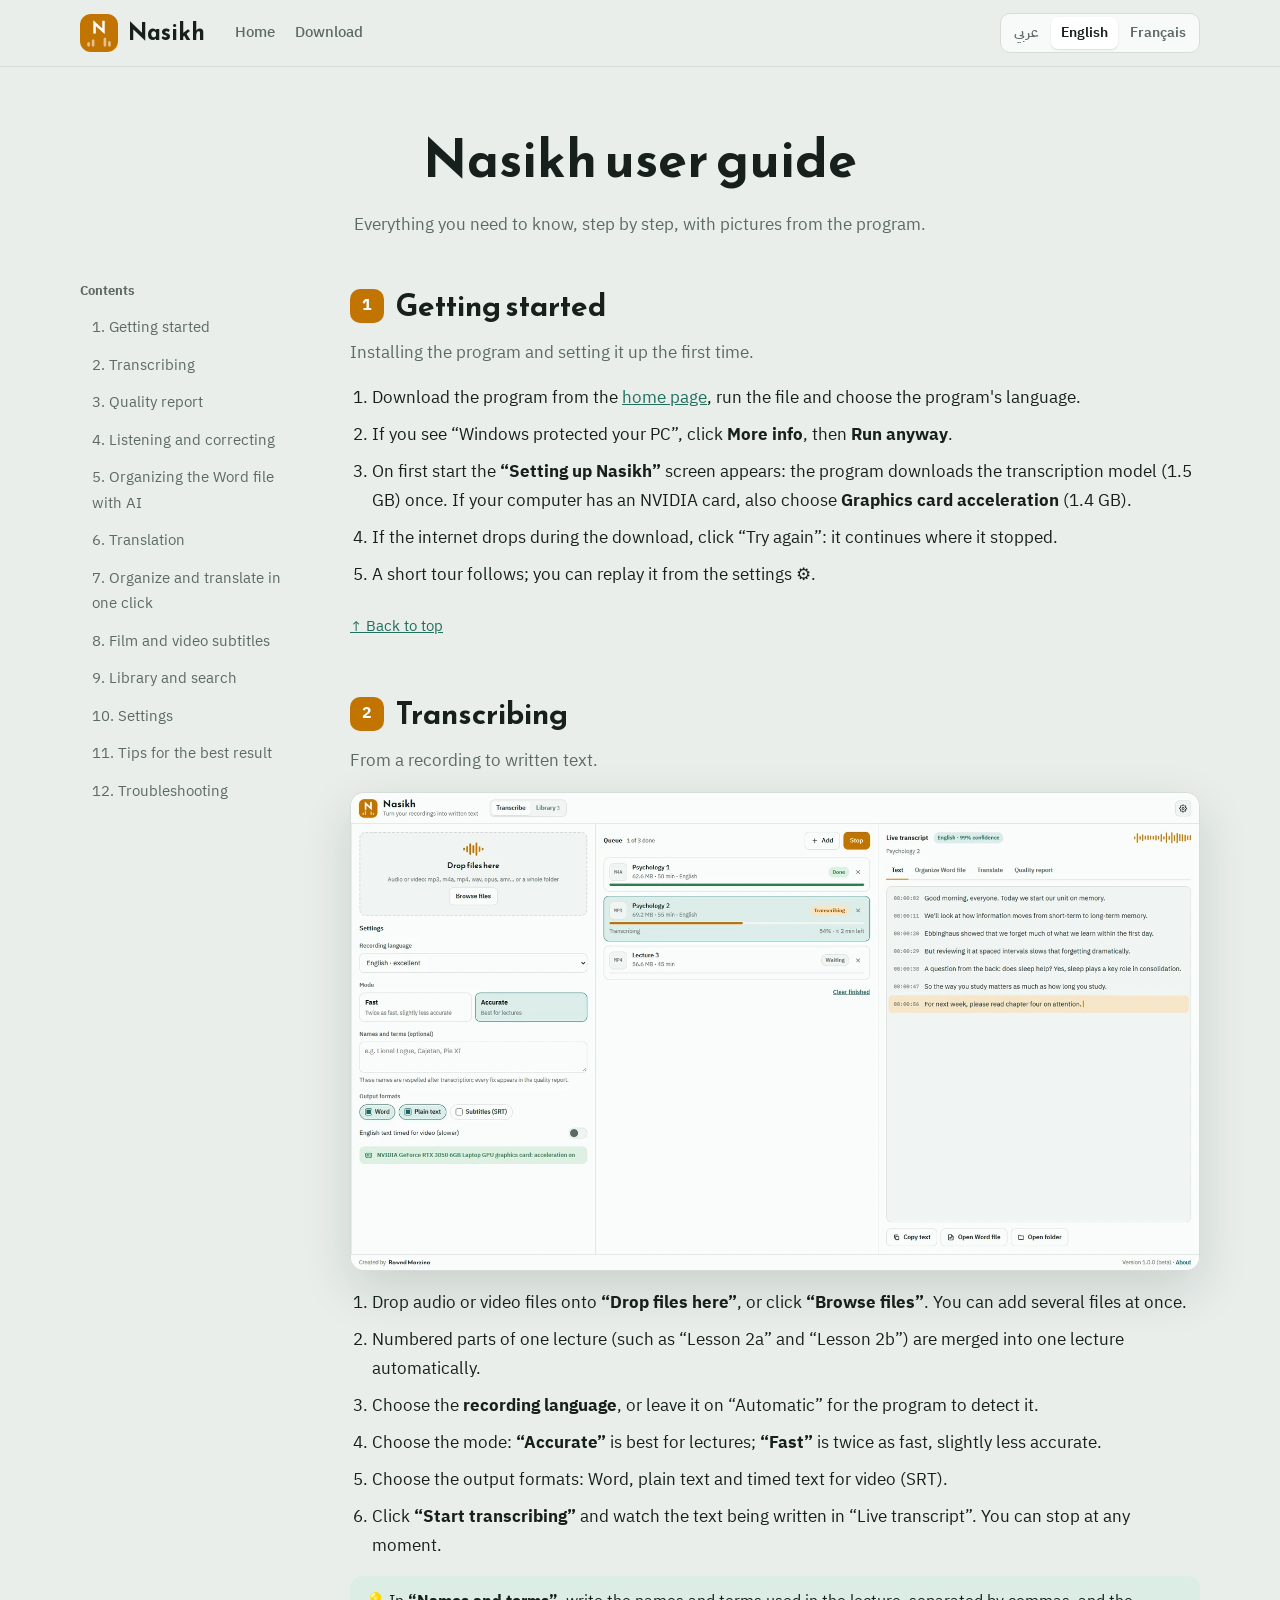
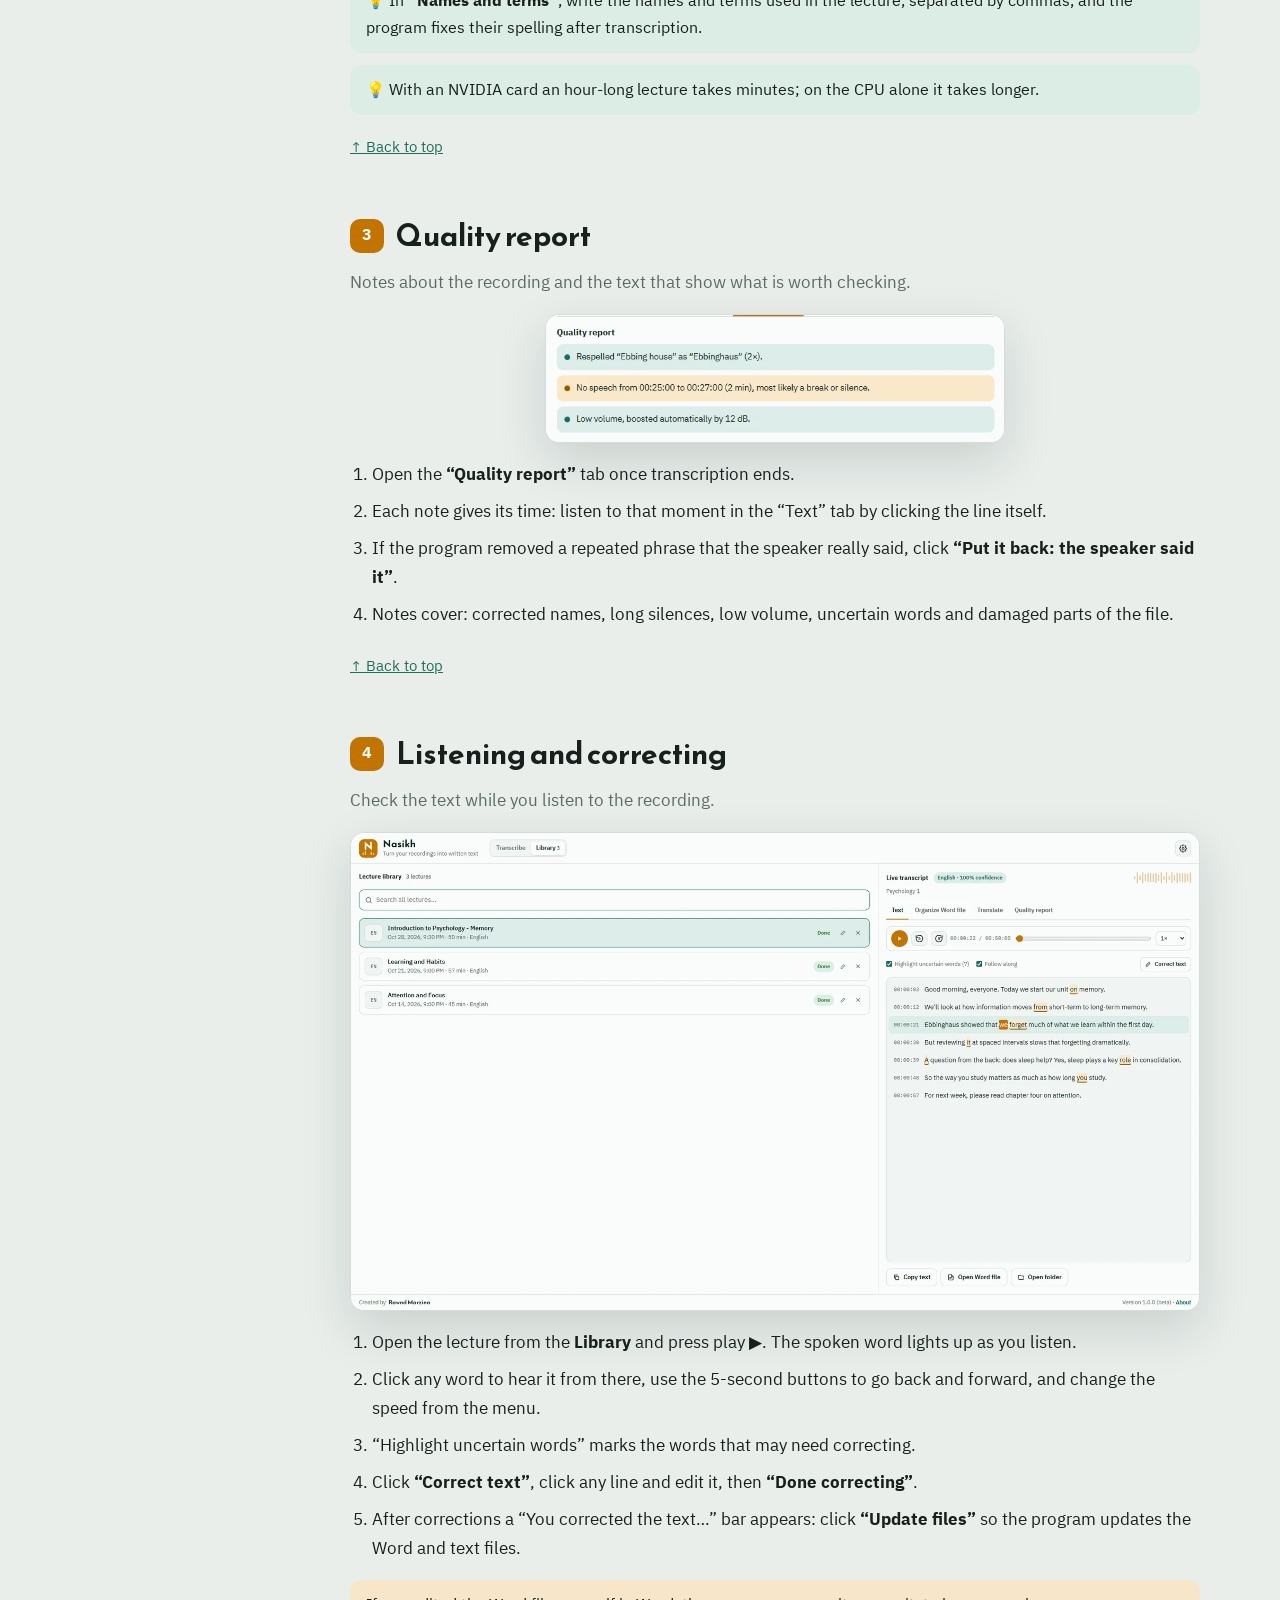
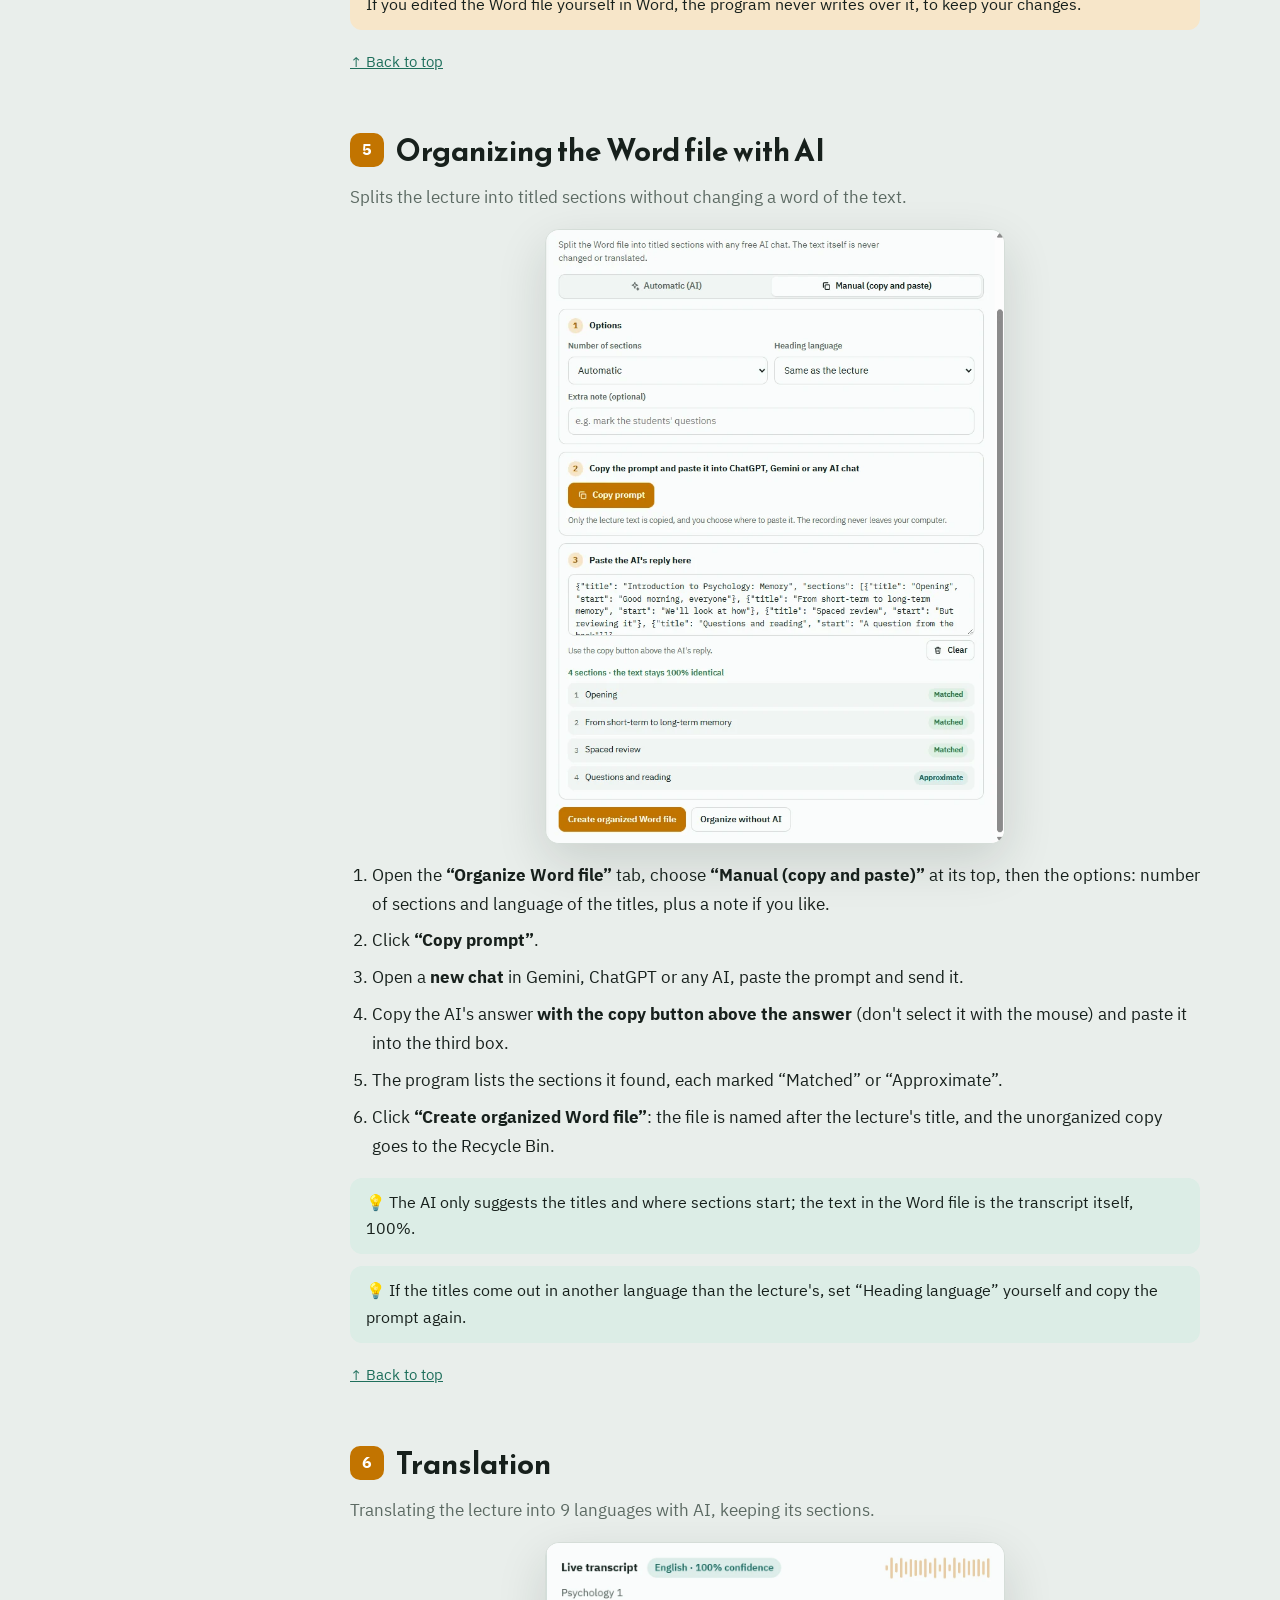
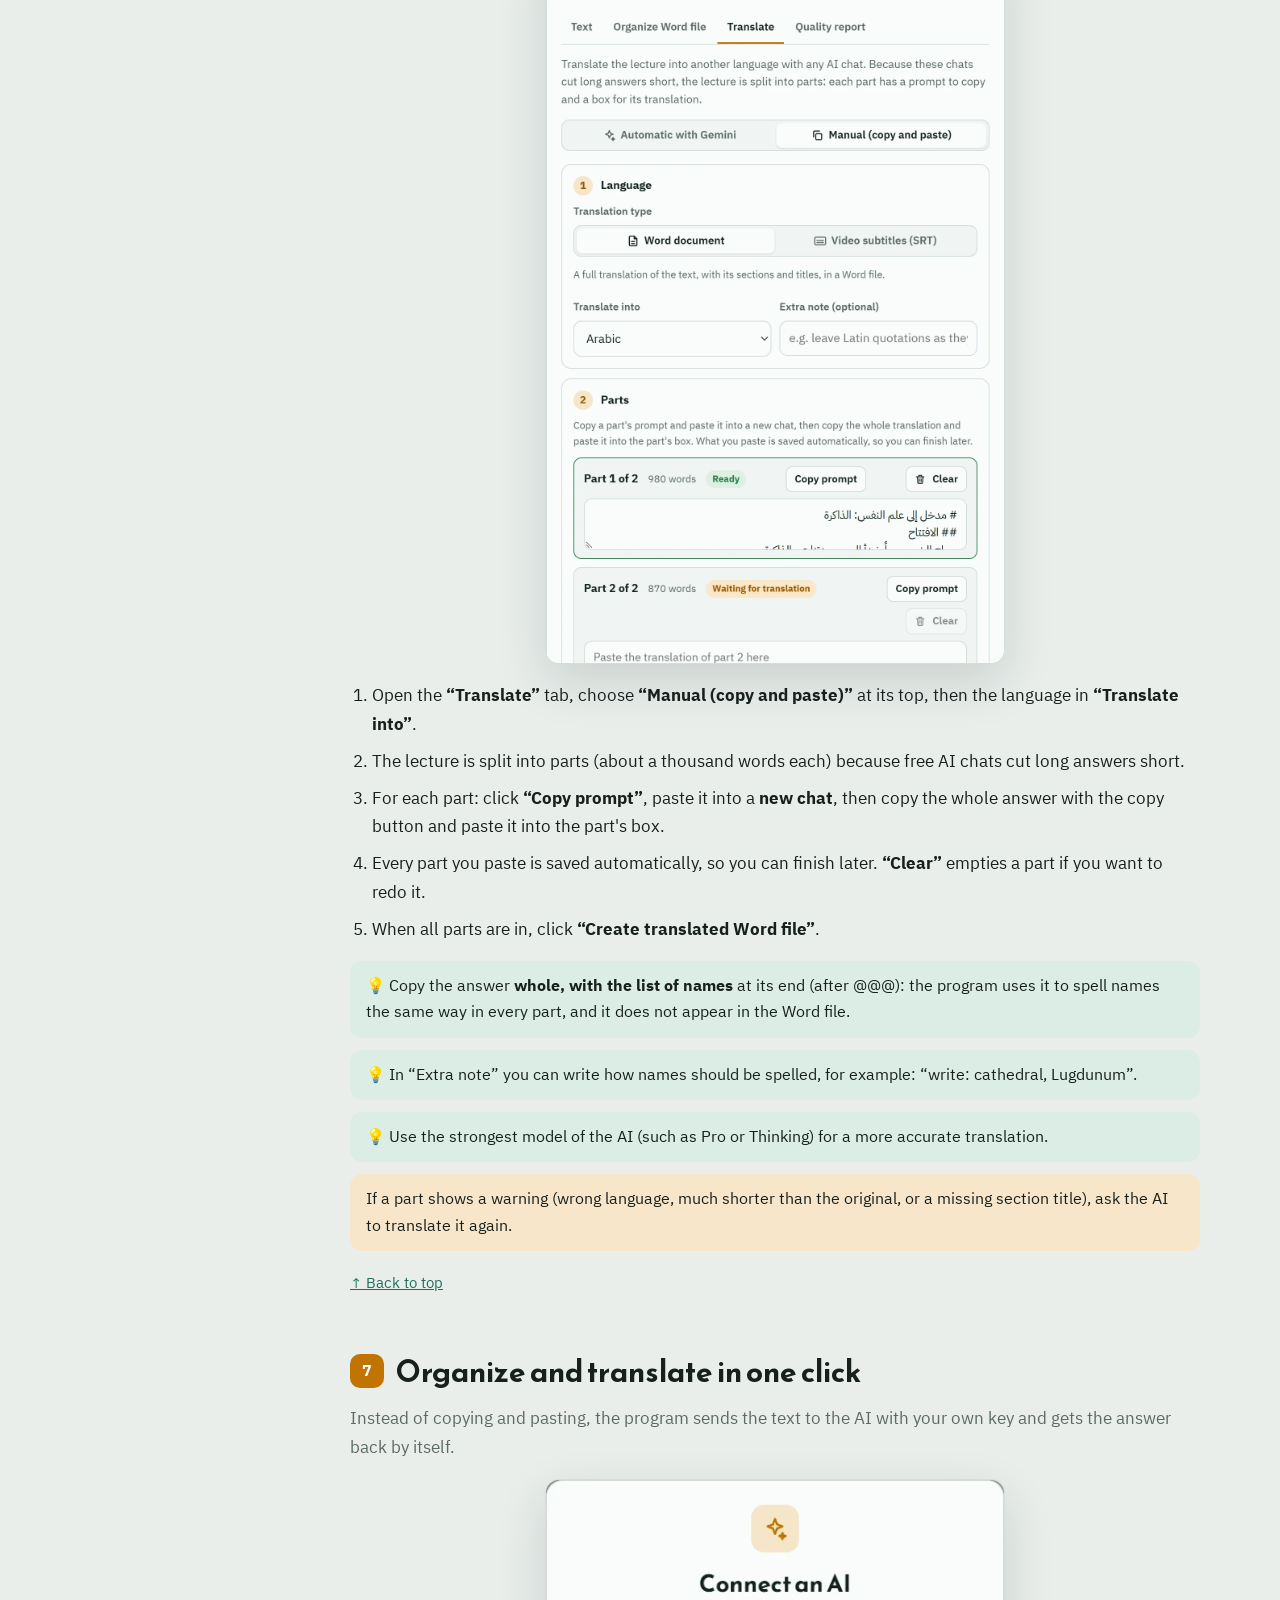
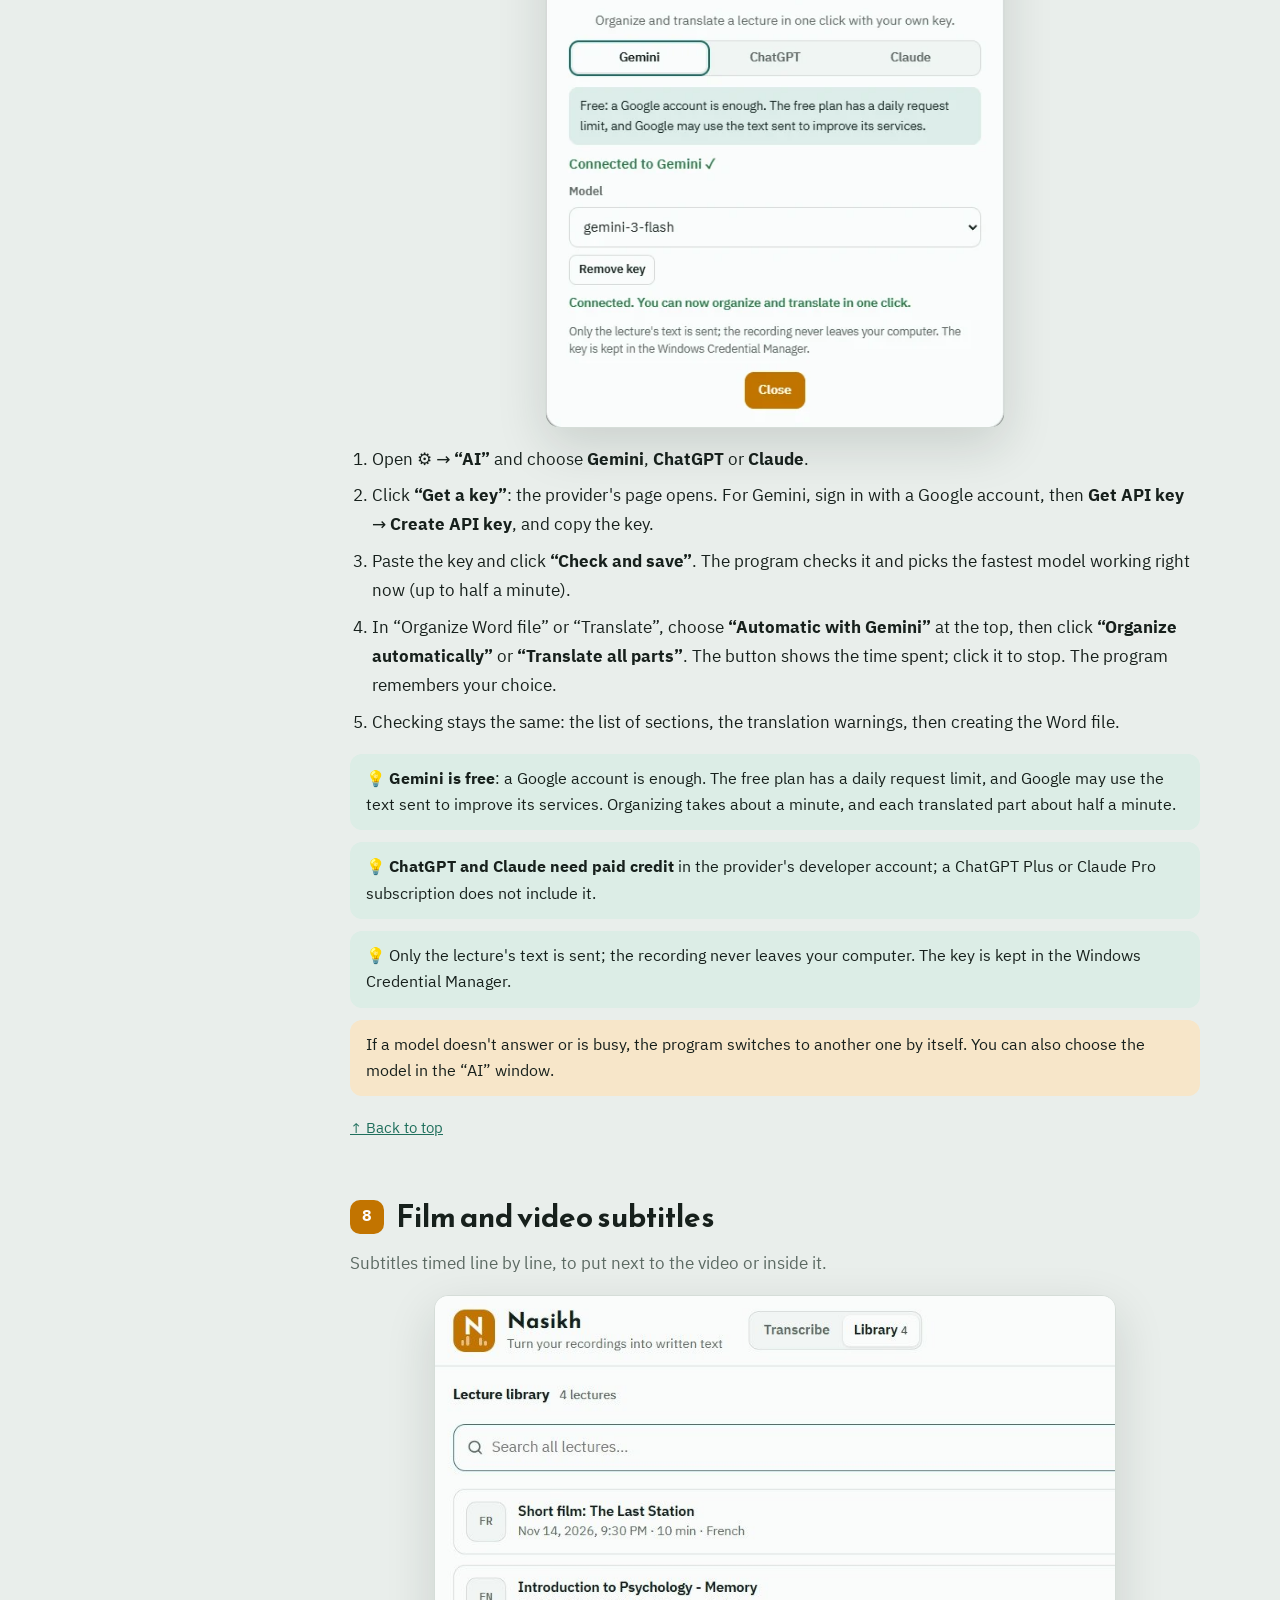
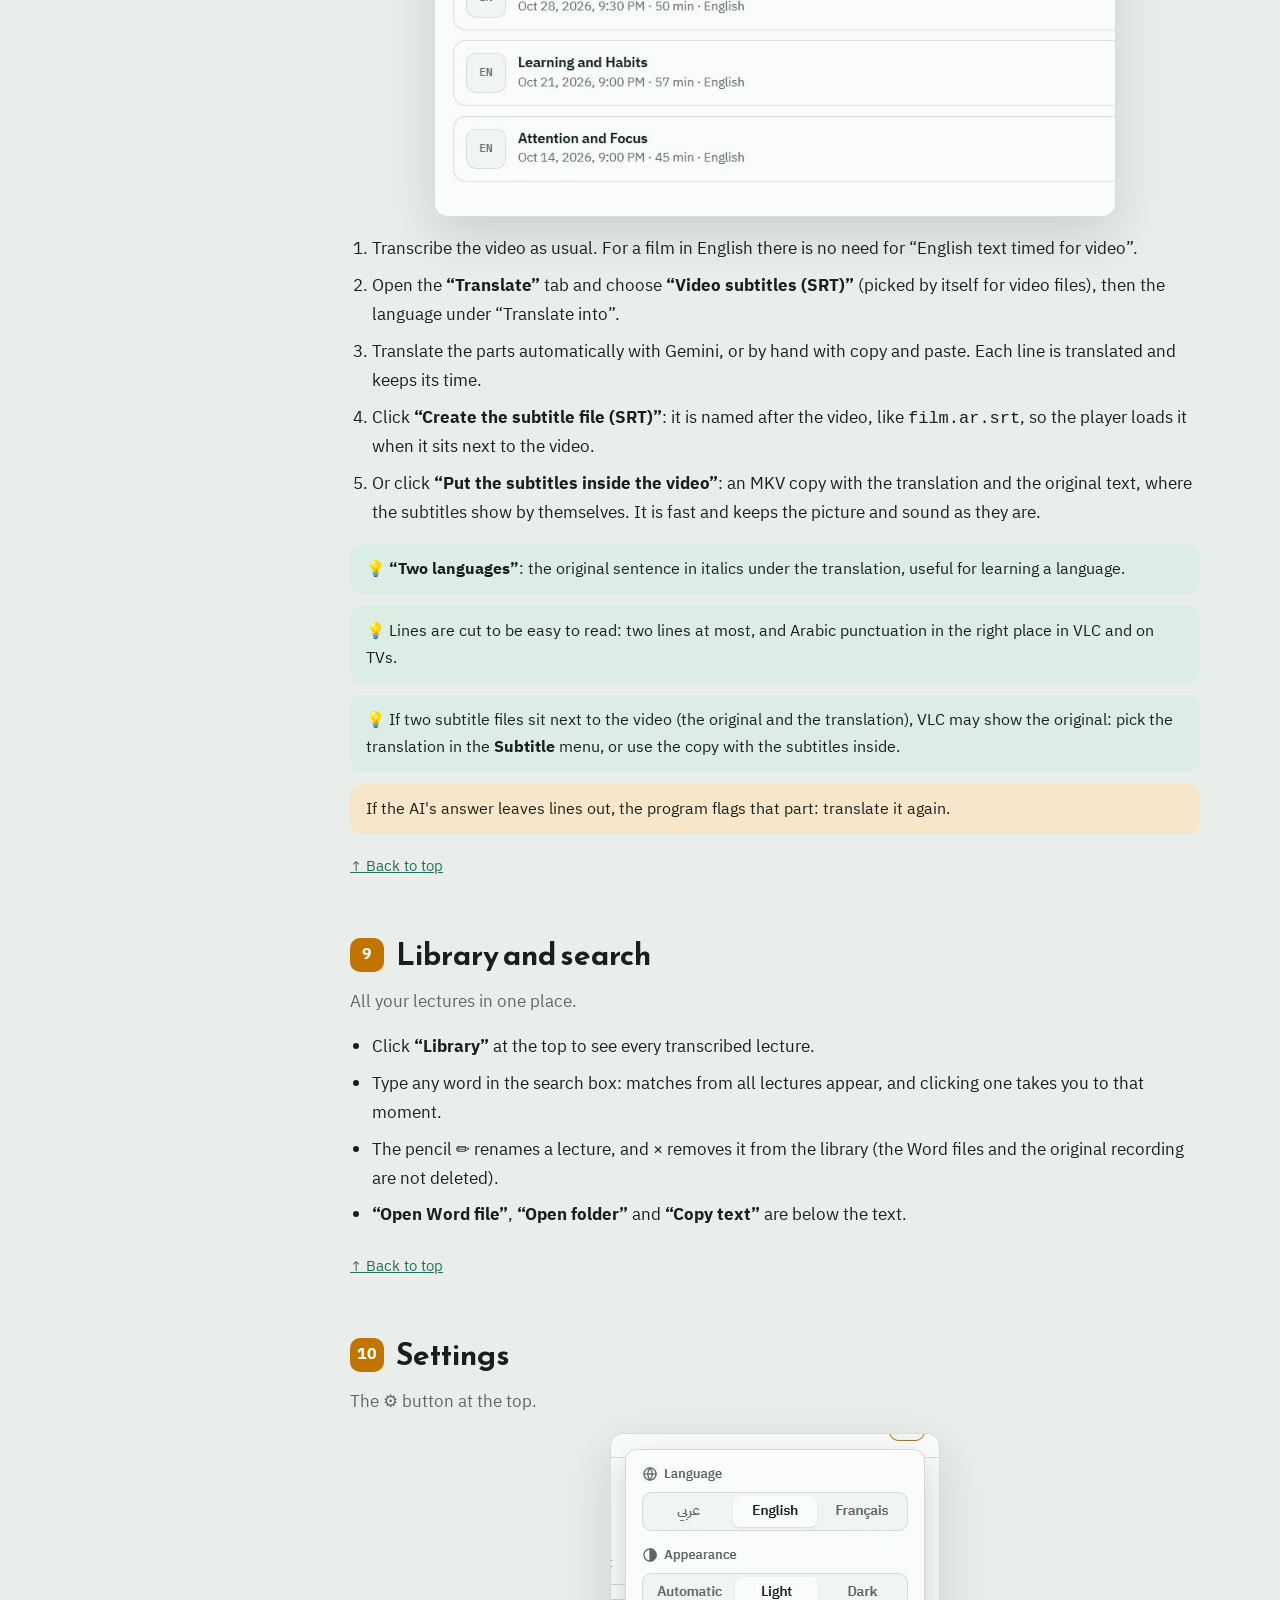
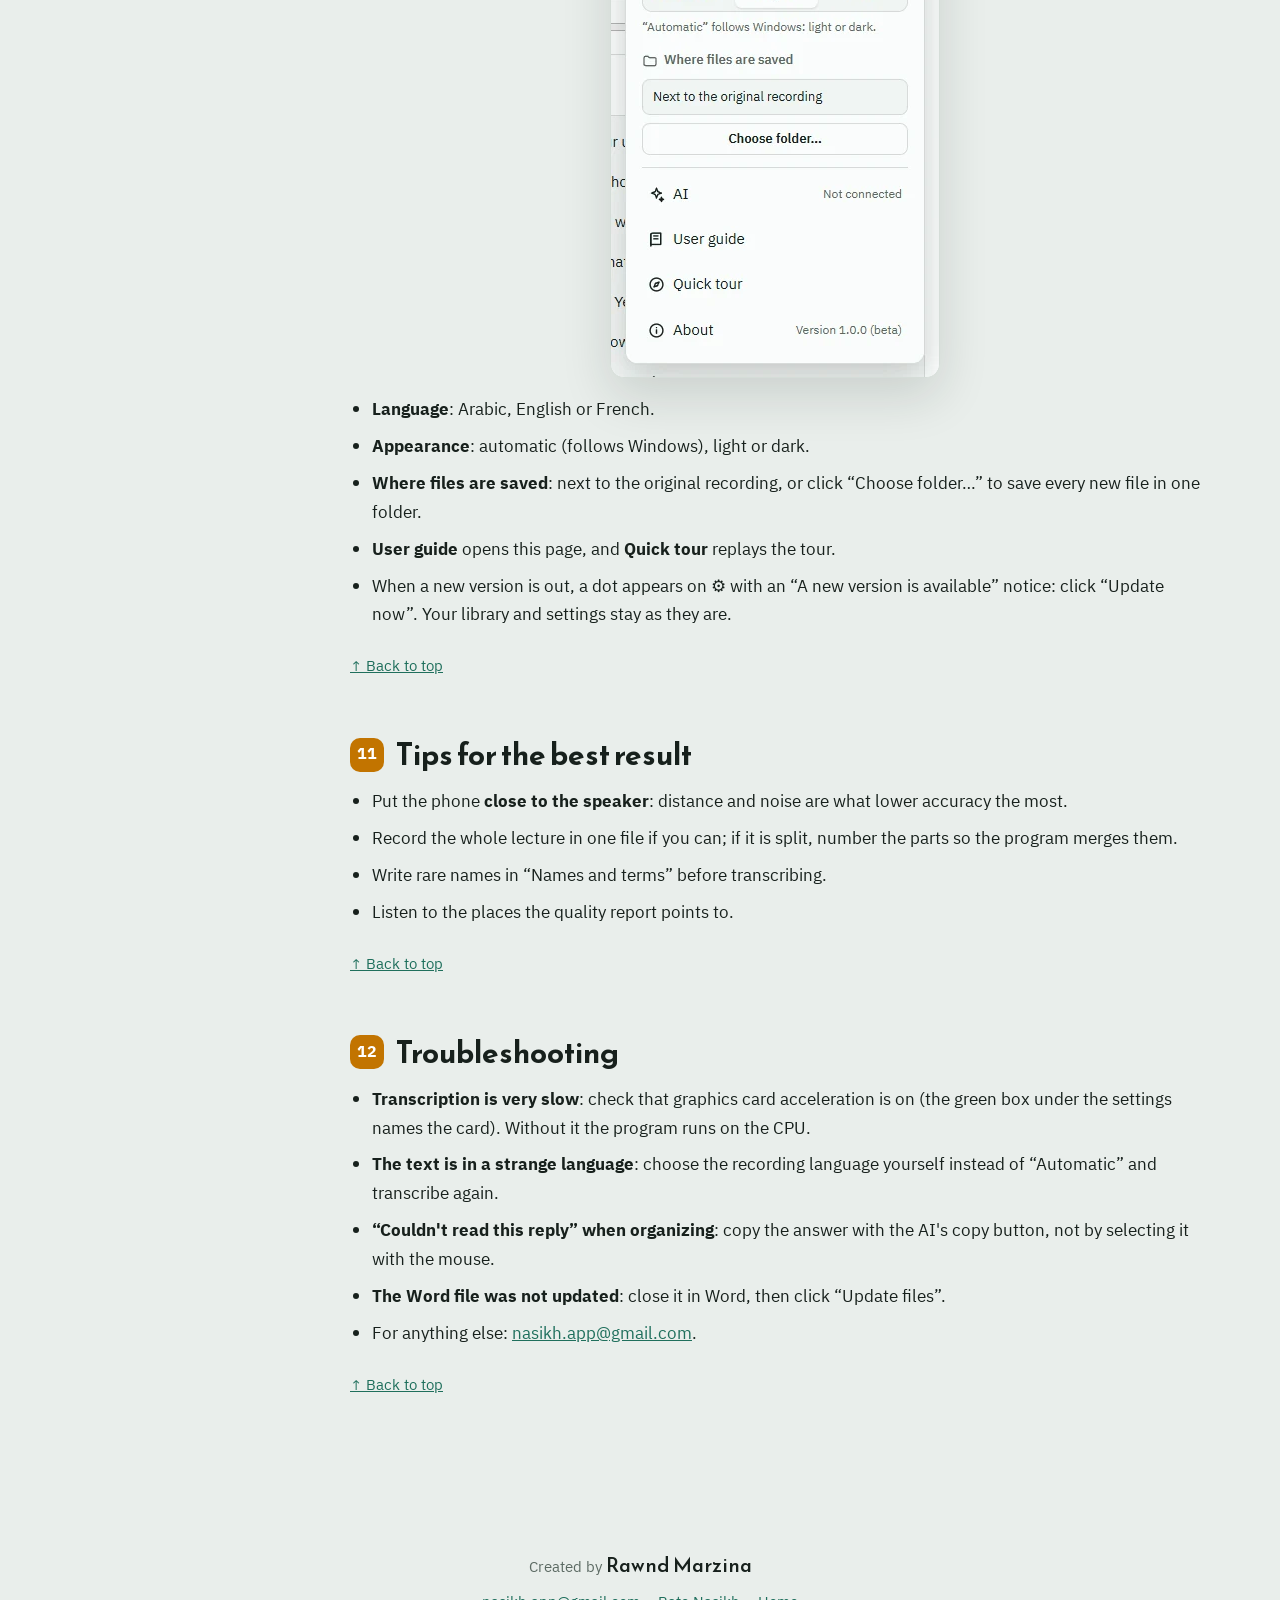
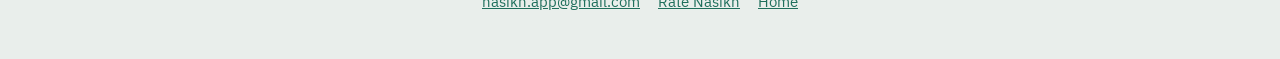
==== commit 022e4f35: "Add files via upload" ====
--- a/docs/guide.html
+++ b/docs/guide.html
@@ -1,398 +1,468 @@
-<!doctype html>
-<html lang="ar" dir="rtl">
-<head>
-<meta charset="utf-8">
-<meta name="viewport" content="width=device-width, initial-scale=1">
-<title>دليل الاستخدام · ناسخ</title>
-<meta name="description" content="دليل استخدام ناسخ خطوة بخطوة · Nasikh user guide · Guide d'utilisation de Nasikh">
-<link rel="icon" type="image/png" href="img/favicon.png" id="favicon">
-<link rel="stylesheet" href="fonts/fonts.css">
-<link rel="stylesheet" href="style.css">
-<style>
-  .g-hero { padding: 48px 0 8px; text-align: center; }
-  .g-hero h1 { margin: 0; font-family: var(--font-display); font-size: clamp(34px, 6vw, 52px); }
-  .g-hero p { margin: 8px auto 0; color: var(--muted); max-width: 640px; }
-  .g-layout { display: grid; grid-template-columns: 230px 1fr; gap: 40px; align-items: start; padding: 32px 0 64px; }
-  .toc { position: sticky; top: 86px; display: flex; flex-direction: column; gap: 2px; font-size: 15px; }
-  .toc b { font-size: 13px; color: var(--muted); margin-bottom: 6px; }
-  .toc a { color: var(--muted); text-decoration: none; padding: 5px 10px; border-radius: 8px; border-inline-start: 2px solid transparent; }
-  .toc a:hover { color: var(--ink); background: var(--surface); }
-  .toc a.on { color: var(--ink); border-inline-start-color: var(--accent); background: var(--surface); font-weight: 600; }
-  article section { padding: 0 0 48px; scroll-margin-top: 86px; }
-  article h2 { text-align: start; font-size: clamp(24px, 3.4vw, 30px); display: flex; align-items: center; gap: 12px; }
-  article h2 .n { flex: none; width: 34px; height: 34px; border-radius: 10px; display: grid; place-items: center; background: var(--accent); color: var(--accent-ink); font-family: var(--font-body); font-size: 16px; }
-  article .intro { color: var(--muted); margin: 0 0 16px; }
-  article ol, article ul { margin: 0 0 16px; padding-inline-start: 22px; }
-  article li { margin-bottom: 8px; }
-  article li b { color: var(--ink); }
-  article .shot { margin: 8px 0 18px; }
-  article .shot.panel { width: fit-content; max-width: min(100%, 460px); margin-inline: auto; }
-  .tip { padding: 12px 16px; border-radius: 12px; background: var(--teal-soft); font-size: 15.5px; margin: 0 0 12px; }
-  .tip::before { content: "💡 "; }
-  .warn { padding: 12px 16px; border-radius: 12px; background: var(--accent-soft); font-size: 15.5px; margin: 0 0 12px; }
-  .back { display: inline-block; margin-top: 8px; font-size: 15px; }
-  @media (max-width: 860px) { .g-layout { grid-template-columns: 1fr; } .toc { position: static; } }
-</style>
-</head>
-<body>
-
-<header>
-  <div class="wrap bar">
-    <a class="brand" href="./"><img class="mark" src="img/icon.png" alt=""><span data-t="name"></span></a>
-    <nav class="links">
-      <a href="./" data-t="home"></a>
-      <a href="./#install" data-t="download"></a>
-    </nav>
-    <div class="langs" role="group" aria-label="Language">
-      <button type="button" data-lang="ar">عربي</button>
-      <button type="button" data-lang="en">English</button>
-      <button type="button" data-lang="fr">Français</button>
-    </div>
-  </div>
-</header>
-
-<main>
-  <div class="wrap g-hero">
-    <h1 data-t="title"></h1>
-    <p data-t="lead"></p>
-  </div>
-  <div class="wrap g-layout">
-    <nav class="toc" id="toc" aria-label="Contents"></nav>
-    <article id="guide"></article>
-  </div>
-</main>
-
-<footer>
-  <div class="wrap">
-    <div><span data-t="by"></span> <bdi class="credit" dir="ltr">Rawnd Marzina</bdi></div>
-    <div class="row">
-      <a href="mailto:nasikh.app@gmail.com" dir="ltr">nasikh.app@gmail.com</a>
-      <a href="https://forms.gle/FH2LsjnkosEtTKuNA" data-t="rate"></a>
-      <a href="./" data-t="home"></a>
-    </div>
-  </div>
-</footer>
-
-<script>
-(function () {
-  "use strict";
-  // Each section: [id, title, intro, screenshot (or ""), steps, tips, warnings]
-  var G = {
-    ar: {
-      page: "دليل الاستخدام · ناسخ", name: "ناسخ", home: "الصفحة الرئيسية", download: "تنزيل", toc: "المحتويات",
-      title: "دليل استخدام ناسخ", lead: "كل ما تحتاج معرفته، خطوة بخطوة ومع صور من البرنامج.",
-      by: "فكرة وتطوير:", rate: "قيّم البرنامج", top: "↑ إلى الأعلى",
-      sections: [
-        ["start", "البداية", "تثبيت البرنامج وتجهيزه أول مرة.", "", [
-          "نزّل البرنامج من <a href=\"./\">الصفحة الرئيسية</a> وشغّل الملف، واختر لغة البرنامج.",
-          "إن ظهرت رسالة «Windows protected your PC» فاضغط <b>More info</b> ثم <b>Run anyway</b>.",
-          "عند أول تشغيل تظهر شاشة <b>«تجهيز ناسخ»</b>: ينزّل البرنامج نموذج التفريغ (1.5 غ.ب) مرة واحدة فقط. إن كان في جهازك كرت NVIDIA فاختر أيضاً <b>تسريع بكرت الشاشة</b> (1.4 غ.ب).",
-          "إن انقطع الإنترنت أثناء التنزيل فاضغط «إعادة المحاولة»: يكمل من حيث توقف.",
-          "بعدها تظهر جولة تعريفية قصيرة، ويمكنك إعادتها من الإعدادات ⚙."
-        ], [], []],
-        ["transcribe", "التفريغ", "من التسجيل إلى نص مكتوب.", "transcribe", [
-          "اسحب ملفات الصوت أو الفيديو إلى مربع <b>«اسحب الملفات هنا»</b>، أو اضغط <b>«اختر من الجهاز»</b>. يمكنك إضافة عدة ملفات دفعة واحدة.",
-          "أجزاء المحاضرة الواحدة المرقّمة (مثل «درس 2a» و«درس 2b») تُدمج تلقائياً في محاضرة واحدة.",
-          "اختر <b>لغة التسجيل</b>، أو اتركها «تلقائي» ليكتشفها البرنامج.",
-          "اختر الوضع: <b>«دقيق»</b> هو الأفضل للمحاضرات، و<b>«سريع»</b> أسرع بمرتين بدقة أقل قليلاً.",
-          "اختر صيغ الإخراج: Word، ونص عادي، ونص بتوقيت للفيديو (SRT).",
-          "اضغط <b>«ابدأ التفريغ»</b> وتابع النص وهو يُكتب في «النص المباشر». تقدر توقف التفريغ في أي لحظة."
-        ], [
-          "في خانة <b>«أسماء ومصطلحات»</b> اكتب أسماء الأعلام والمصطلحات التي ترد في المحاضرة، مفصولة بفواصل، فيصحّح البرنامج إملاءها بعد التفريغ.",
-          "مع كرت NVIDIA تُفرَّغ محاضرة ساعة في دقائق؛ على المعالج وحده يأخذ وقتاً أطول."
-        ], []],
-        ["report", "تقرير الجودة", "ملاحظات عن التسجيل والنص تدلّك على ما يستحق المراجعة.", "report", [
-          "افتح تبويب <b>«تقرير الجودة»</b> بعد انتهاء التفريغ.",
-          "كل ملاحظة تذكر توقيتها: استمع إلى ذلك الموضع من تبويب «النص» بالضغط على السطر نفسه.",
-          "إن حذف البرنامج تكراراً لعبارة ثم تبيّن أنها من كلام المحاضر فعلاً، اضغط <b>«استرجاعها: كانت من كلام المحاضر»</b>.",
-          "الملاحظات تشمل: تصحيح الأسماء، والصمت الطويل، والصوت المنخفض، والكلمات غير المؤكدة، والأجزاء التالفة في الملف."
-        ], [], []],
-        ["editor", "الاستماع والتصحيح", "راجع النص وأنت تستمع إلى التسجيل.", "editor", [
-          "افتح المحاضرة من <b>المكتبة</b>، واضغط زر التشغيل ▶. الكلمة المقروءة تتلوّن مع الصوت.",
-          "اضغط أي كلمة لتسمعها من موضعها، واستعمل زرّي 5 ثوانٍ للرجوع والتقدم، وغيّر السرعة من القائمة.",
-          "«تلوين الكلمات غير المؤكدة» يميّز الكلمات التي قد تحتاج تصحيحاً.",
-          "اضغط <b>«تصحيح النص»</b>، ثم اضغط أي سطر وعدّله، ثم <b>«إنهاء التصحيح»</b>.",
-          "بعد التصحيح يظهر شريط «صحّحت النص…»: اضغط <b>«تحديث الملفات»</b> ليحدّث البرنامج ملف Word والنص."
-        ], [], ["إن كنت عدّلت ملف Word بنفسك في Word، لا يكتب البرنامج فوقه حفاظاً على تعديلاتك."]],
-        ["organize", "ترتيب ملف Word بالذكاء الاصطناعي", "يقسّم المحاضرة إلى أقسام بعناوين، دون أن يغيّر كلمة من النص.", "organize", [
-          "افتح تبويب <b>«ترتيب ملف Word»</b> واختر الخيارات: عدد الأقسام ولغة العناوين، وأضف ملاحظة إن أردت.",
-          "اضغط <b>«انسخ البرومبت»</b>.",
-          "افتح <b>محادثة جديدة</b> في Gemini أو ChatGPT أو أي منصة، والصق البرومبت وأرسله.",
-          "انسخ رد المنصة <b>بزر النسخ الذي يظهر فوق الرد</b> (لا تحدّده بالماوس)، والصقه في المربع الثالث.",
-          "يعرض البرنامج الأقسام التي وجدها، وبجانب كل قسم «مطابق» أو «تقريبي».",
-          "اضغط <b>«إنشاء ملف Word مرتّب»</b>: يُسمّى الملف بعنوان المحاضرة، وتذهب النسخة غير المرتّبة إلى سلة المحذوفات."
-        ], [
-          "المنصة تقترح العناوين وأماكن الأقسام فقط؛ النص في ملف Word هو نص التفريغ نفسه، 100%.",
-          "إن ظهرت العناوين بلغة غير لغة المحاضرة، اختر «لغة العناوين» يدوياً وانسخ البرومبت من جديد."
-        ], []],
-        ["translate", "الترجمة", "ترجمة المحاضرة إلى 9 لغات بمساعدة الذكاء الاصطناعي، مع الحفاظ على أقسامها.", "translate", [
-          "افتح تبويب <b>«ترجمة»</b> واختر اللغة من <b>«ترجم إلى»</b>.",
-          "تظهر المحاضرة مقسّمة إلى أجزاء (حوالي ألف كلمة لكل جزء) لأن المنصات المجانية تقطع الأجوبة الطويلة.",
-          "لكل جزء: اضغط <b>«انسخ البرومبت»</b>، والصقه في <b>محادثة جديدة</b>، ثم انسخ الجواب كاملاً بزر النسخ والصقه في مربع الجزء.",
-          "كل جزء تلصقه يُحفظ تلقائياً، فيمكنك الإكمال لاحقاً. زر <b>«مسح»</b> يفرّغ الجزء إن أردت إعادته.",
-          "حين تكتمل الأجزاء اضغط <b>«إنشاء ملف Word المترجم»</b>."
-        ], [
-          "انسخ الجواب <b>كاملاً مع قائمة الأسماء</b> في آخره (بعد @@@): يستعملها البرنامج ليكتب الأسماء بالشكل نفسه في كل الأجزاء، ولا تظهر في ملف Word.",
-          "في «ملاحظة إضافية» يمكنك كتابة طريقة كتابة الأسماء التي تريدها، مثل: «اكتب: كاتدرائية، لوغدونوم».",
-          "استعمل النموذج الأقوى في المنصة (مثل Pro أو Thinking) لترجمة أدق."
-        ], ["إن ظهر تنبيه على جزء (لغة خاطئة، أو ترجمة أقصر بكثير من الأصل، أو عنوان قسم ناقص) فاطلب من المنصة إعادة الترجمة."]],
-        ["library", "المكتبة والبحث", "كل محاضراتك في مكان واحد.", "", [
-          "اضغط <b>«المكتبة»</b> أعلى البرنامج لترى كل المحاضرات المفرّغة.",
-          "اكتب في خانة البحث أي كلمة: تظهر المواضع من كل المحاضرات، واضغط النتيجة لتنتقل إلى اللحظة نفسها.",
-          "زر القلم ✏ يغيّر اسم المحاضرة، وزر × يحذفها من المكتبة (ملفات Word والتسجيل الأصلي لا تُحذف).",
-          "<b>«فتح ملف Word»</b> و<b>«فتح المجلد»</b> و<b>«نسخ النص»</b> أسفل النص."
-        ], [], []],
-        ["settings", "الإعدادات", "زر ⚙ أعلى البرنامج.", "settings", [
-          "<b>اللغة</b>: العربية أو الإنجليزية أو الفرنسية.",
-          "<b>المظهر</b>: تلقائي (حسب ويندوز) أو فاتح أو غامق.",
-          "<b>مكان حفظ الملفات</b>: بجانب التسجيل الأصلي، أو اضغط «اختيار مجلد…» لحفظ كل الملفات الجديدة في مجلد واحد.",
-          "<b>دليل الاستخدام</b> يفتح هذه الصفحة، و<b>جولة تعريفية</b> تعيد الجولة.",
-          "عند صدور إصدار جديد تظهر نقطة على ⚙ وتنبيه «يتوفر إصدار جديد»: اضغط «حدّث الآن». مكتبتك وإعداداتك تبقى كما هي."
-        ], [], []],
-        ["tips", "نصائح لأفضل نتيجة", "", "", [
-          "ضع الهاتف <b>قريباً من المحاضر</b> قدر الإمكان، فالمسافة والضجيج أكثر ما يقلّل الدقة.",
-          "سجّل المحاضرة كاملة في ملف واحد إن أمكن؛ وإن انقسمت فرقّم الأجزاء ليدمجها البرنامج.",
-          "اكتب الأسماء النادرة في «أسماء ومصطلحات» قبل التفريغ.",
-          "راجع المواضع التي يدلّك عليها تقرير الجودة بالاستماع إليها."
-        ], [], []],
-        ["help", "حل المشكلات", "", "", [
-          "<b>التفريغ بطيء جداً</b>: تأكد أن تسريع كرت الشاشة مفعّل (المربع الأخضر أسفل الإعدادات يذكر الكرت). من دونه يعمل البرنامج على المعالج.",
-          "<b>النص بلغة غريبة</b>: اختر لغة التسجيل يدوياً بدل «تلقائي» وأعد التفريغ.",
-          "<b>«تعذّرت قراءة الرد» عند الترتيب</b>: انسخ الرد بزر النسخ في المنصة، لا بتحديده بالماوس.",
-          "<b>لم يُحدَّث ملف Word</b>: أغلق الملف في Word ثم اضغط «تحديث الملفات».",
-          "لأي مشكلة أخرى: <a href=\"mailto:nasikh.app@gmail.com\">nasikh.app@gmail.com</a>."
-        ], [], []]
-      ]
-    },
-    en: {
-      page: "User guide · Nasikh", name: "Nasikh", home: "Home", download: "Download", toc: "Contents",
-      title: "Nasikh user guide", lead: "Everything you need to know, step by step, with pictures from the program.",
-      by: "Created by", rate: "Rate Nasikh", top: "↑ Back to top",
-      sections: [
-        ["start", "Getting started", "Installing the program and setting it up the first time.", "", [
-          "Download the program from the <a href=\"./\">home page</a>, run the file and choose the program's language.",
-          "If you see “Windows protected your PC”, click <b>More info</b>, then <b>Run anyway</b>.",
-          "On first start the <b>“Setting up Nasikh”</b> screen appears: the program downloads the transcription model (1.5 GB) once. If your computer has an NVIDIA card, also choose <b>Graphics card acceleration</b> (1.4 GB).",
-          "If the internet drops during the download, click “Try again”: it continues where it stopped.",
-          "A short tour follows; you can replay it from the settings ⚙."
-        ], [], []],
-        ["transcribe", "Transcribing", "From a recording to written text.", "transcribe", [
-          "Drop audio or video files onto <b>“Drop files here”</b>, or click <b>“Browse files”</b>. You can add several files at once.",
-          "Numbered parts of one lecture (such as “Lesson 2a” and “Lesson 2b”) are merged into one lecture automatically.",
-          "Choose the <b>recording language</b>, or leave it on “Automatic” for the program to detect it.",
-          "Choose the mode: <b>“Accurate”</b> is best for lectures; <b>“Fast”</b> is twice as fast, slightly less accurate.",
-          "Choose the output formats: Word, plain text and timed text for video (SRT).",
-          "Click <b>“Start transcribing”</b> and watch the text being written in “Live transcript”. You can stop at any moment."
-        ], [
-          "In <b>“Names and terms”</b>, write the names and terms used in the lecture, separated by commas, and the program fixes their spelling after transcription.",
-          "With an NVIDIA card an hour-long lecture takes minutes; on the CPU alone it takes longer."
-        ], []],
-        ["report", "Quality report", "Notes about the recording and the text that show what is worth checking.", "report", [
-          "Open the <b>“Quality report”</b> tab once transcription ends.",
-          "Each note gives its time: listen to that moment in the “Text” tab by clicking the line itself.",
-          "If the program removed a repeated phrase that the speaker really said, click <b>“Put it back: the speaker said it”</b>.",
-          "Notes cover: corrected names, long silences, low volume, uncertain words and damaged parts of the file."
-        ], [], []],
-        ["editor", "Listening and correcting", "Check the text while you listen to the recording.", "editor", [
-          "Open the lecture from the <b>Library</b> and press play ▶. The spoken word lights up as you listen.",
-          "Click any word to hear it from there, use the 5-second buttons to go back and forward, and change the speed from the menu.",
-          "“Highlight uncertain words” marks the words that may need correcting.",
-          "Click <b>“Correct text”</b>, click any line and edit it, then <b>“Done correcting”</b>.",
-          "After corrections a “You corrected the text…” bar appears: click <b>“Update files”</b> so the program updates the Word and text files."
-        ], [], ["If you edited the Word file yourself in Word, the program never writes over it, to keep your changes."]],
-        ["organize", "Organizing the Word file with AI", "Splits the lecture into titled sections without changing a word of the text.", "organize", [
-          "Open the <b>“Organize Word file”</b> tab and choose the options: number of sections and language of the titles, plus a note if you like.",
-          "Click <b>“Copy prompt”</b>.",
-          "Open a <b>new chat</b> in Gemini, ChatGPT or any AI, paste the prompt and send it.",
-          "Copy the AI's answer <b>with the copy button above the answer</b> (don't select it with the mouse) and paste it into the third box.",
-          "The program lists the sections it found, each marked “Matched” or “Approximate”.",
-          "Click <b>“Create organized Word file”</b>: the file is named after the lecture's title, and the unorganized copy goes to the Recycle Bin."
-        ], [
-          "The AI only suggests the titles and where sections start; the text in the Word file is the transcript itself, 100%.",
-          "If the titles come out in another language than the lecture's, set “Heading language” yourself and copy the prompt again."
-        ], []],
-        ["translate", "Translation", "Translating the lecture into 9 languages with AI, keeping its sections.", "translate", [
-          "Open the <b>“Translate”</b> tab and choose the language in <b>“Translate into”</b>.",
-          "The lecture is split into parts (about a thousand words each) because free AI chats cut long answers short.",
-          "For each part: click <b>“Copy prompt”</b>, paste it into a <b>new chat</b>, then copy the whole answer with the copy button and paste it into the part's box.",
-          "Every part you paste is saved automatically, so you can finish later. <b>“Clear”</b> empties a part if you want to redo it.",
-          "When all parts are in, click <b>“Create translated Word file”</b>."
-        ], [
-          "Copy the answer <b>whole, with the list of names</b> at its end (after @@@): the program uses it to spell names the same way in every part, and it does not appear in the Word file.",
-          "In “Extra note” you can write how names should be spelled, for example: “write: cathedral, Lugdunum”.",
-          "Use the strongest model of the AI (such as Pro or Thinking) for a more accurate translation."
-        ], ["If a part shows a warning (wrong language, much shorter than the original, or a missing section title), ask the AI to translate it again."]],
-        ["library", "Library and search", "All your lectures in one place.", "", [
-          "Click <b>“Library”</b> at the top to see every transcribed lecture.",
-          "Type any word in the search box: matches from all lectures appear, and clicking one takes you to that moment.",
-          "The pencil ✏ renames a lecture, and × removes it from the library (the Word files and the original recording are not deleted).",
-          "<b>“Open Word file”</b>, <b>“Open folder”</b> and <b>“Copy text”</b> are below the text."
-        ], [], []],
-        ["settings", "Settings", "The ⚙ button at the top.", "settings", [
-          "<b>Language</b>: Arabic, English or French.",
-          "<b>Appearance</b>: automatic (follows Windows), light or dark.",
-          "<b>Where files are saved</b>: next to the original recording, or click “Choose folder…” to save every new file in one folder.",
-          "<b>User guide</b> opens this page, and <b>Quick tour</b> replays the tour.",
-          "When a new version is out, a dot appears on ⚙ with an “A new version is available” notice: click “Update now”. Your library and settings stay as they are."
-        ], [], []],
-        ["tips", "Tips for the best result", "", "", [
-          "Put the phone <b>close to the speaker</b>: distance and noise are what lower accuracy the most.",
-          "Record the whole lecture in one file if you can; if it is split, number the parts so the program merges them.",
-          "Write rare names in “Names and terms” before transcribing.",
-          "Listen to the places the quality report points to."
-        ], [], []],
-        ["help", "Troubleshooting", "", "", [
-          "<b>Transcription is very slow</b>: check that graphics card acceleration is on (the green box under the settings names the card). Without it the program runs on the CPU.",
-          "<b>The text is in a strange language</b>: choose the recording language yourself instead of “Automatic” and transcribe again.",
-          "<b>“Couldn't read this reply” when organizing</b>: copy the answer with the AI's copy button, not by selecting it with the mouse.",
-          "<b>The Word file was not updated</b>: close it in Word, then click “Update files”.",
-          "For anything else: <a href=\"mailto:nasikh.app@gmail.com\">nasikh.app@gmail.com</a>."
-        ], [], []]
-      ]
-    },
-    fr: {
-      page: "Guide d'utilisation · Nasikh", name: "Nasikh", home: "Accueil", download: "Télécharger", toc: "Sommaire",
-      title: "Guide d'utilisation de Nasikh", lead: "Tout ce qu'il faut savoir, étape par étape, avec des images du programme.",
-      by: "Créé par", rate: "Noter Nasikh", top: "↑ Haut de page",
-      sections: [
-        ["start", "Pour commencer", "Installer le programme et le préparer la première fois.", "", [
-          "Téléchargez le programme depuis la <a href=\"./\">page d'accueil</a>, lancez le fichier et choisissez la langue du programme.",
-          "Si « Windows a protégé votre ordinateur » s'affiche, cliquez sur <b>Informations complémentaires</b>, puis <b>Exécuter quand même</b>.",
-          "Au premier lancement, l'écran <b>« Préparation de Nasikh »</b> s'affiche : le programme télécharge une seule fois le modèle de transcription (1,5 Go). Si votre ordinateur a une carte NVIDIA, choisissez aussi <b>l'accélération par la carte graphique</b> (1,4 Go).",
-          "Si internet coupe pendant le téléchargement, cliquez sur « Réessayer » : il reprend là où il s'est arrêté.",
-          "Une courte visite suit ; vous pouvez la revoir depuis les réglages ⚙."
-        ], [], []],
-        ["transcribe", "Transcrire", "De l'enregistrement au texte écrit.", "transcribe", [
-          "Déposez des fichiers audio ou vidéo sur <b>« Déposez vos fichiers ici »</b>, ou cliquez sur <b>« Parcourir »</b>. Vous pouvez en ajouter plusieurs à la fois.",
-          "Les parties numérotées d'un même cours (comme « Cours 2a » et « Cours 2b ») sont fusionnées automatiquement.",
-          "Choisissez la <b>langue de l'enregistrement</b>, ou laissez « Automatique » pour que le programme la détecte.",
-          "Choisissez le mode : <b>« Précis »</b> est le meilleur pour les cours ; <b>« Rapide »</b> va deux fois plus vite, un peu moins précis.",
-          "Choisissez les formats : Word, texte brut et texte minuté pour la vidéo (SRT).",
-          "Cliquez sur <b>« Lancer la transcription »</b> et suivez le texte qui s'écrit dans « Transcription en direct ». Vous pouvez arrêter à tout moment."
-        ], [
-          "Dans <b>« Noms et termes »</b>, écrivez les noms et les termes du cours, séparés par des virgules : le programme corrige leur orthographe après la transcription.",
-          "Avec une carte NVIDIA, un cours d'une heure prend quelques minutes ; sur le processeur seul, c'est plus long."
-        ], []],
-        ["report", "Rapport de qualité", "Des remarques sur l'enregistrement et le texte qui montrent ce qui mérite d'être vérifié.", "report", [
-          "Ouvrez l'onglet <b>« Rapport de qualité »</b> une fois la transcription terminée.",
-          "Chaque remarque indique son heure : écoutez ce moment dans l'onglet « Texte » en cliquant sur la ligne elle-même.",
-          "Si le programme a supprimé une phrase répétée que l'orateur a vraiment dite, cliquez sur <b>« La remettre : l'orateur l'a dite »</b>.",
-          "Les remarques portent sur : les noms corrigés, les longs silences, le volume faible, les mots incertains et les parties abîmées du fichier."
-        ], [], []],
-        ["editor", "Écouter et corriger", "Vérifiez le texte en écoutant l'enregistrement.", "editor", [
-          "Ouvrez le cours depuis la <b>Bibliothèque</b> et appuyez sur lecture ▶. Le mot prononcé s'allume pendant l'écoute.",
-          "Cliquez sur un mot pour l'écouter à partir de là, utilisez les boutons 5 secondes pour reculer et avancer, et changez la vitesse dans le menu.",
-          "« Surligner les mots incertains » signale les mots qui peuvent demander une correction.",
-          "Cliquez sur <b>« Corriger le texte »</b>, puis sur une ligne pour la modifier, puis <b>« Terminer la correction »</b>.",
-          "Après correction, une barre « Vous avez corrigé le texte… » apparaît : cliquez sur <b>« Mettre à jour les fichiers »</b> pour que le programme mette à jour le Word et le texte."
-        ], [], ["Si vous avez modifié vous-même le fichier dans Word, le programme ne l'écrase jamais, pour garder vos modifications."]],
-        ["organize", "Organiser le Word avec l'IA", "Découpe le cours en sections titrées sans changer un mot du texte.", "organize", [
-          "Ouvrez l'onglet <b>« Organiser le Word »</b> et choisissez les options : nombre de sections et langue des titres, plus une remarque si vous voulez.",
-          "Cliquez sur <b>« Copier l'invite »</b>.",
-          "Ouvrez une <b>nouvelle conversation</b> dans Gemini, ChatGPT ou une autre IA, collez l'invite et envoyez-la.",
-          "Copiez la réponse <b>avec le bouton copier au-dessus de la réponse</b> (sans la sélectionner à la souris) et collez-la dans la troisième case.",
-          "Le programme liste les sections trouvées, chacune marquée « Trouvé » ou « Approximatif ».",
-          "Cliquez sur <b>« Créer le Word organisé »</b> : le fichier porte le titre du cours, et la copie non organisée va à la corbeille."
-        ], [
-          "L'IA propose seulement les titres et le début des sections ; le texte du Word est la transcription elle-même, à 100 %.",
-          "Si les titres sortent dans une autre langue que celle du cours, choisissez vous-même la « Langue des titres » et recopiez l'invite."
-        ], []],
-        ["translate", "Traduction", "Traduire le cours dans 9 langues avec l'IA, en gardant ses sections.", "translate", [
-          "Ouvrez l'onglet <b>« Traduire »</b> et choisissez la langue dans <b>« Traduire en »</b>.",
-          "Le cours est découpé en parties (environ mille mots chacune), car les IA gratuites coupent les longues réponses.",
-          "Pour chaque partie : cliquez sur <b>« Copier l'invite »</b>, collez-la dans une <b>nouvelle conversation</b>, puis copiez toute la réponse avec le bouton copier et collez-la dans la case de la partie.",
-          "Chaque partie collée est enregistrée automatiquement : vous pouvez finir plus tard. <b>« Effacer »</b> vide une partie pour la refaire.",
-          "Quand toutes les parties sont là, cliquez sur <b>« Créer le Word traduit »</b>."
-        ], [
-          "Copiez la réponse <b>entière, avec la liste des noms</b> à la fin (après @@@) : le programme s'en sert pour écrire les noms de la même façon dans toutes les parties, et elle n'apparaît pas dans le Word.",
-          "Dans « Remarque », vous pouvez préciser l'orthographe voulue des noms, par exemple : « écris : Lugdunum, Fourvière ».",
-          "Utilisez le modèle le plus puissant de l'IA (comme Pro ou Thinking) pour une traduction plus précise."
-        ], ["Si une partie affiche une alerte (mauvaise langue, beaucoup plus courte que l'original, ou titre de section manquant), demandez à l'IA de la retraduire."]],
-        ["library", "Bibliothèque et recherche", "Tous vos cours au même endroit.", "", [
-          "Cliquez sur <b>« Bibliothèque »</b> en haut pour voir tous les cours transcrits.",
-          "Tapez un mot dans la recherche : les passages de tous les cours s'affichent, et un clic vous amène au moment précis.",
-          "Le crayon ✏ renomme un cours, et × le retire de la bibliothèque (les fichiers Word et l'enregistrement d'origine ne sont pas supprimés).",
-          "<b>« Ouvrir le Word »</b>, <b>« Ouvrir le dossier »</b> et <b>« Copier le texte »</b> sont sous le texte."
-        ], [], []],
-        ["settings", "Réglages", "Le bouton ⚙ en haut.", "settings", [
-          "<b>Langue</b> : arabe, anglais ou français.",
-          "<b>Apparence</b> : automatique (comme Windows), claire ou sombre.",
-          "<b>Emplacement des fichiers</b> : à côté de l'enregistrement d'origine, ou cliquez sur « Choisir un dossier… » pour enregistrer tous les nouveaux fichiers au même endroit.",
-          "<b>Guide d'utilisation</b> ouvre cette page, et <b>Visite guidée</b> relance la visite.",
-          "Quand une nouvelle version sort, un point apparaît sur ⚙ avec l'avis « Une nouvelle version est disponible » : cliquez sur « Mettre à jour ». Votre bibliothèque et vos réglages restent tels quels."
-        ], [], []],
-        ["tips", "Conseils pour un meilleur résultat", "", "", [
-          "Placez le téléphone <b>près de l'orateur</b> : la distance et le bruit sont ce qui fait le plus baisser la précision.",
-          "Enregistrez si possible tout le cours dans un seul fichier ; s'il est découpé, numérotez les parties pour que le programme les fusionne.",
-          "Écrivez les noms rares dans « Noms et termes » avant la transcription.",
-          "Écoutez les passages signalés par le rapport de qualité."
-        ], [], []],
-        ["help", "Dépannage", "", "", [
-          "<b>La transcription est très lente</b> : vérifiez que l'accélération graphique est active (la case verte sous les réglages nomme la carte). Sans elle, le programme utilise le processeur.",
-          "<b>Le texte est dans une langue étrange</b> : choisissez vous-même la langue de l'enregistrement au lieu d'« Automatique » et relancez.",
-          "<b>« Réponse illisible » lors de l'organisation</b> : copiez la réponse avec le bouton copier de l'IA, pas à la souris.",
-          "<b>Le Word n'a pas été mis à jour</b> : fermez-le dans Word, puis cliquez sur « Mettre à jour les fichiers ».",
-          "Pour tout le reste : <a href=\"mailto:nasikh.app@gmail.com\">nasikh.app@gmail.com</a>."
-        ], [], []]
-      ]
-    }
-  };
-
-  var PANELS = ["organize", "translate", "report", "settings"];  // one panel of the window, shown narrower
-
-  function pickLang() {
-    var m = /[?&]lang=(ar|en|fr)/.exec(location.search);
-    if (m) return m[1];
-    try { var saved = localStorage.getItem("nasikh-lang"); if (G[saved]) return saved; } catch (e) {}
-    var nav = (navigator.language || "ar").slice(0, 2);
-    return G[nav] ? nav : "ar";
-  }
-
-  function render(lang) {
-    var g = G[lang], root = document.documentElement;
-    root.lang = lang;
-    root.dir = lang === "ar" ? "rtl" : "ltr";
-    document.title = g.page;
-    document.querySelectorAll("[data-t]").forEach(function (el) { el.textContent = g[el.getAttribute("data-t")] || ""; });
-    document.querySelectorAll(".langs button").forEach(function (b) { b.setAttribute("aria-pressed", String(b.dataset.lang === lang)); });
-    var latin = lang === "ar" ? "" : "-latin";
-    document.querySelectorAll("img.mark").forEach(function (im) { im.src = "img/icon" + latin + ".png"; });
-    document.getElementById("favicon").href = "img/favicon" + latin + ".png";
-    // the texts are written here, in this file: their HTML (links, bold) is trusted
-    document.getElementById("toc").innerHTML = "<b>" + g.toc + "</b>" + g.sections.map(function (s, i) {
-      return '<a href="#' + s[0] + '">' + (i + 1) + ". " + s[1] + "</a>";
-    }).join("");
-    document.getElementById("guide").innerHTML = g.sections.map(function (s, i) {
-      return '<section id="' + s[0] + '"><h2><span class="n">' + (i + 1) + "</span>" + s[1] + "</h2>" +
-        (s[2] ? '<p class="intro">' + s[2] + "</p>" : "") +
-        (s[3] ? '<div class="shot' + (PANELS.indexOf(s[3]) >= 0 ? " panel" : "") + '"><img src="img/shot-' + lang + "-" + s[3] +
-          '.webp" alt="' + s[1] + '" loading="lazy"></div>' : "") +
-        (s[4].length ? "<" + (s[0] === "tips" || s[0] === "help" || s[0] === "library" || s[0] === "settings" ? "ul" : "ol") + ">" +
-          s[4].map(function (x) { return "<li>" + x + "</li>"; }).join("") + "</" + (s[0] === "tips" || s[0] === "help" || s[0] === "library" || s[0] === "settings" ? "ul" : "ol") + ">" : "") +
-        s[5].map(function (x) { return '<p class="tip">' + x + "</p>"; }).join("") +
-        s[6].map(function (x) { return '<p class="warn">' + x + "</p>"; }).join("") +
-        '<a class="back" href="#top">' + g.top + "</a></section>";
-    }).join("");
-    try { localStorage.setItem("nasikh-lang", lang); } catch (e) {}
-    if (location.hash) { var t = document.querySelector(location.hash); if (t) t.scrollIntoView(); }
-    markToc();
-  }
-
-  function markToc() {
-    var current = null;
-    document.querySelectorAll("#guide section").forEach(function (s) { if (s.getBoundingClientRect().top < 140) current = s.id; });
-    document.querySelectorAll("#toc a").forEach(function (a) { a.classList.toggle("on", a.getAttribute("href") === "#" + current); });
-  }
-
-  document.body.id = "top";
-  var lang = pickLang();
-  render(lang);
-  document.querySelectorAll(".langs button").forEach(function (b) {
-    b.addEventListener("click", function () { lang = b.dataset.lang; render(lang); });
-  });
-  window.addEventListener("scroll", markToc, { passive: true });
-})();
-</script>
-<script data-goatcounter="https://nasikh.goatcounter.com/count" async src="https://gc.zgo.at/count.js"></script>
-</body>
-</html>
+<!doctype html>
+<html lang="ar" dir="rtl">
+<head>
+<meta charset="utf-8">
+<meta name="viewport" content="width=device-width, initial-scale=1">
+<title>دليل الاستخدام · ناسخ</title>
+<meta name="description" content="دليل استخدام ناسخ خطوة بخطوة · Nasikh user guide · Guide d'utilisation de Nasikh">
+<link rel="icon" type="image/png" href="img/favicon.png" id="favicon">
+<link rel="stylesheet" href="fonts/fonts.css">
+<link rel="stylesheet" href="style.css">
+<style>
+  .g-hero { padding: 48px 0 8px; text-align: center; }
+  .g-hero h1 { margin: 0; font-family: var(--font-display); font-size: clamp(34px, 6vw, 52px); }
+  .g-hero p { margin: 8px auto 0; color: var(--muted); max-width: 640px; }
+  .g-layout { display: grid; grid-template-columns: 230px 1fr; gap: 40px; align-items: start; padding: 32px 0 64px; }
+  .toc { position: sticky; top: 86px; display: flex; flex-direction: column; gap: 2px; font-size: 15px; }
+  .toc b { font-size: 13px; color: var(--muted); margin-bottom: 6px; }
+  .toc a { color: var(--muted); text-decoration: none; padding: 5px 10px; border-radius: 8px; border-inline-start: 2px solid transparent; }
+  .toc a:hover { color: var(--ink); background: var(--surface); }
+  .toc a.on { color: var(--ink); border-inline-start-color: var(--accent); background: var(--surface); font-weight: 600; }
+  article section { padding: 0 0 48px; scroll-margin-top: 86px; }
+  article h2 { text-align: start; font-size: clamp(24px, 3.4vw, 30px); display: flex; align-items: center; gap: 12px; }
+  article h2 .n { flex: none; width: 34px; height: 34px; border-radius: 10px; display: grid; place-items: center; background: var(--accent); color: var(--accent-ink); font-family: var(--font-body); font-size: 16px; }
+  article .intro { color: var(--muted); margin: 0 0 16px; }
+  article ol, article ul { margin: 0 0 16px; padding-inline-start: 22px; }
+  article li { margin-bottom: 8px; }
+  article li b { color: var(--ink); }
+  article .shot { margin: 8px 0 18px; }
+  article .shot.panel { width: fit-content; max-width: min(100%, 460px); margin-inline: auto; }
+  article .shot:has(> video) { width: fit-content; max-width: 100%; margin-inline: auto; }
+  article .shot video { display: block; width: 100%; max-width: 680px; height: auto; aspect-ratio: 850 / 650; }
+  .tip { padding: 12px 16px; border-radius: 12px; background: var(--teal-soft); font-size: 15.5px; margin: 0 0 12px; }
+  .tip::before { content: "💡 "; }
+  .warn { padding: 12px 16px; border-radius: 12px; background: var(--accent-soft); font-size: 15.5px; margin: 0 0 12px; }
+  .back { display: inline-block; margin-top: 8px; font-size: 15px; }
+  @media (max-width: 860px) { .g-layout { grid-template-columns: 1fr; } .toc { position: static; } }
+</style>
+</head>
+<body>
+
+<header>
+  <div class="wrap bar">
+    <a class="brand" href="./"><img class="mark" src="img/icon.png" alt=""><span data-t="name"></span></a>
+    <nav class="links">
+      <a href="./" data-t="home"></a>
+      <a href="./#install" data-t="download"></a>
+    </nav>
+    <div class="langs" role="group" aria-label="Language">
+      <button type="button" data-lang="ar">عربي</button>
+      <button type="button" data-lang="en">English</button>
+      <button type="button" data-lang="fr">Français</button>
+    </div>
+  </div>
+</header>
+
+<main>
+  <div class="wrap g-hero">
+    <h1 data-t="title"></h1>
+    <p data-t="lead"></p>
+  </div>
+  <div class="wrap g-layout">
+    <nav class="toc" id="toc" aria-label="Contents"></nav>
+    <article id="guide"></article>
+  </div>
+</main>
+
+<footer>
+  <div class="wrap">
+    <div><span data-t="by"></span> <bdi class="credit" dir="ltr">Rawnd Marzina</bdi></div>
+    <div class="row">
+      <a href="mailto:nasikh.app@gmail.com" dir="ltr">nasikh.app@gmail.com</a>
+      <a href="https://forms.gle/FH2LsjnkosEtTKuNA" data-t="rate"></a>
+      <a href="./" data-t="home"></a>
+    </div>
+  </div>
+</footer>
+
+<script>
+(function () {
+  "use strict";
+  // Each section: [id, title, intro, screenshot (or ""), steps, tips, warnings]
+  var G = {
+    ar: {
+      page: "دليل الاستخدام · ناسخ", name: "ناسخ", home: "الصفحة الرئيسية", download: "تنزيل", toc: "المحتويات",
+      title: "دليل استخدام ناسخ", lead: "كل ما تحتاج معرفته، خطوة بخطوة ومع صور من البرنامج.",
+      by: "فكرة وتطوير:", rate: "قيّم البرنامج", top: "↑ إلى الأعلى",
+      sections: [
+        ["start", "البداية", "تثبيت البرنامج وتجهيزه أول مرة.", "", [
+          "نزّل البرنامج من <a href=\"./\">الصفحة الرئيسية</a> وشغّل الملف، واختر لغة البرنامج.",
+          "إن ظهرت رسالة «Windows protected your PC» فاضغط <b>More info</b> ثم <b>Run anyway</b>.",
+          "عند أول تشغيل تظهر شاشة <b>«تجهيز ناسخ»</b>: ينزّل البرنامج نموذج التفريغ (1.5 غ.ب) مرة واحدة فقط. إن كان في جهازك كرت NVIDIA فاختر أيضاً <b>تسريع بكرت الشاشة</b> (1.4 غ.ب).",
+          "إن انقطع الإنترنت أثناء التنزيل فاضغط «إعادة المحاولة»: يكمل من حيث توقف.",
+          "بعدها تظهر جولة تعريفية قصيرة، ويمكنك إعادتها من الإعدادات ⚙."
+        ], [], []],
+        ["transcribe", "التفريغ", "من التسجيل إلى نص مكتوب.", "transcribe", [
+          "اسحب ملفات الصوت أو الفيديو إلى مربع <b>«اسحب الملفات هنا»</b>، أو اضغط <b>«اختر من الجهاز»</b>. يمكنك إضافة عدة ملفات دفعة واحدة.",
+          "أجزاء المحاضرة الواحدة المرقّمة (مثل «درس 2a» و«درس 2b») تُدمج تلقائياً في محاضرة واحدة.",
+          "اختر <b>لغة التسجيل</b>، أو اتركها «تلقائي» ليكتشفها البرنامج.",
+          "اختر الوضع: <b>«دقيق»</b> هو الأفضل للمحاضرات، و<b>«سريع»</b> أسرع بمرتين بدقة أقل قليلاً.",
+          "اختر صيغ الإخراج: Word، ونص عادي، ونص بتوقيت للفيديو (SRT).",
+          "اضغط <b>«ابدأ التفريغ»</b> وتابع النص وهو يُكتب في «النص المباشر». تقدر توقف التفريغ في أي لحظة."
+        ], [
+          "في خانة <b>«أسماء ومصطلحات»</b> اكتب أسماء الأعلام والمصطلحات التي ترد في المحاضرة، مفصولة بفواصل، فيصحّح البرنامج إملاءها بعد التفريغ.",
+          "مع كرت NVIDIA تُفرَّغ محاضرة ساعة في دقائق؛ على المعالج وحده يأخذ وقتاً أطول."
+        ], []],
+        ["report", "تقرير الجودة", "ملاحظات عن التسجيل والنص تدلّك على ما يستحق المراجعة.", "report", [
+          "افتح تبويب <b>«تقرير الجودة»</b> بعد انتهاء التفريغ.",
+          "كل ملاحظة تذكر توقيتها: استمع إلى ذلك الموضع من تبويب «النص» بالضغط على السطر نفسه.",
+          "إن حذف البرنامج تكراراً لعبارة ثم تبيّن أنها من كلام المحاضر فعلاً، اضغط <b>«استرجاعها: كانت من كلام المحاضر»</b>.",
+          "الملاحظات تشمل: تصحيح الأسماء، والصمت الطويل، والصوت المنخفض، والكلمات غير المؤكدة، والأجزاء التالفة في الملف."
+        ], [], []],
+        ["editor", "الاستماع والتصحيح", "راجع النص وأنت تستمع إلى التسجيل.", "editor", [
+          "افتح المحاضرة من <b>المكتبة</b>، واضغط زر التشغيل ▶. الكلمة المقروءة تتلوّن مع الصوت.",
+          "اضغط أي كلمة لتسمعها من موضعها، واستعمل زرّي 5 ثوانٍ للرجوع والتقدم، وغيّر السرعة من القائمة.",
+          "«تلوين الكلمات غير المؤكدة» يميّز الكلمات التي قد تحتاج تصحيحاً.",
+          "اضغط <b>«تصحيح النص»</b>، ثم اضغط أي سطر وعدّله، ثم <b>«إنهاء التصحيح»</b>.",
+          "بعد التصحيح يظهر شريط «صحّحت النص…»: اضغط <b>«تحديث الملفات»</b> ليحدّث البرنامج ملف Word والنص."
+        ], [], ["إن كنت عدّلت ملف Word بنفسك في Word، لا يكتب البرنامج فوقه حفاظاً على تعديلاتك."]],
+        ["organize", "ترتيب ملف Word بالذكاء الاصطناعي", "يقسّم المحاضرة إلى أقسام بعناوين، دون أن يغيّر كلمة من النص.", "organize", [
+          "افتح تبويب <b>«ترتيب ملف Word»</b>، واختر بأعلاه <b>«يدوي (نسخ ولصق)»</b>، ثم الخيارات: عدد الأقسام ولغة العناوين، وأضف ملاحظة إن أردت.",
+          "اضغط <b>«انسخ البرومبت»</b>.",
+          "افتح <b>محادثة جديدة</b> في Gemini أو ChatGPT أو أي منصة، والصق البرومبت وأرسله.",
+          "انسخ رد المنصة <b>بزر النسخ الذي يظهر فوق الرد</b> (لا تحدّده بالماوس)، والصقه في المربع الثالث.",
+          "يعرض البرنامج الأقسام التي وجدها، وبجانب كل قسم «مطابق» أو «تقريبي».",
+          "اضغط <b>«إنشاء ملف Word مرتّب»</b>: يُسمّى الملف بعنوان المحاضرة، وتذهب النسخة غير المرتّبة إلى سلة المحذوفات."
+        ], [
+          "المنصة تقترح العناوين وأماكن الأقسام فقط؛ النص في ملف Word هو نص التفريغ نفسه، 100%.",
+          "إن ظهرت العناوين بلغة غير لغة المحاضرة، اختر «لغة العناوين» يدوياً وانسخ البرومبت من جديد."
+        ], []],
+        ["translate", "الترجمة", "ترجمة المحاضرة إلى 9 لغات بمساعدة الذكاء الاصطناعي، مع الحفاظ على أقسامها.", "translate", [
+          "افتح تبويب <b>«ترجمة»</b>، واختر بأعلاه <b>«يدوي (نسخ ولصق)»</b>، ثم اللغة من <b>«ترجم إلى»</b>.",
+          "تظهر المحاضرة مقسّمة إلى أجزاء (حوالي ألف كلمة لكل جزء) لأن المنصات المجانية تقطع الأجوبة الطويلة.",
+          "لكل جزء: اضغط <b>«انسخ البرومبت»</b>، والصقه في <b>محادثة جديدة</b>، ثم انسخ الجواب كاملاً بزر النسخ والصقه في مربع الجزء.",
+          "كل جزء تلصقه يُحفظ تلقائياً، فيمكنك الإكمال لاحقاً. زر <b>«مسح»</b> يفرّغ الجزء إن أردت إعادته.",
+          "حين تكتمل الأجزاء اضغط <b>«إنشاء ملف Word المترجم»</b>."
+        ], [
+          "انسخ الجواب <b>كاملاً مع قائمة الأسماء</b> في آخره (بعد @@@): يستعملها البرنامج ليكتب الأسماء بالشكل نفسه في كل الأجزاء، ولا تظهر في ملف Word.",
+          "في «ملاحظة إضافية» يمكنك كتابة طريقة كتابة الأسماء التي تريدها، مثل: «اكتب: كاتدرائية، لوغدونوم».",
+          "استعمل النموذج الأقوى في المنصة (مثل Pro أو Thinking) لترجمة أدق."
+        ], ["إن ظهر تنبيه على جزء (لغة خاطئة، أو ترجمة أقصر بكثير من الأصل، أو عنوان قسم ناقص) فاطلب من المنصة إعادة الترجمة."]],
+        ["ai", "الترتيب والترجمة بضغطة واحدة", "بدل النسخ واللصق، يرسل البرنامج النص إلى الذكاء الاصطناعي بمفتاحك الخاص ويستلم الرد وحده.", "ai", [
+          "افتح ⚙ ← <b>«الذكاء الاصطناعي»</b>، واختر <b>Gemini</b> أو <b>ChatGPT</b> أو <b>Claude</b>.",
+          "اضغط <b>«احصل على مفتاح»</b>: تفتح صفحة المزوّد. في Gemini: سجّل الدخول بحساب Google، ثم <b>Get API key</b> ← <b>Create API key</b>، وانسخ المفتاح.",
+          "الصق المفتاح واضغط <b>«تحقّق واحفظ»</b>. يتحقق البرنامج منه ويختار أسرع نموذج يعمل الآن (حتى نصف دقيقة).",
+          "في تبويب «ترتيب ملف Word» أو «ترجمة»، اختر بأعلاه <b>«تلقائي بـ Gemini»</b>، ثم اضغط <b>«رتّب تلقائياً»</b> أو <b>«ترجم كل الأجزاء تلقائياً»</b>. يظهر على الزر الوقت المنقضي، واضغط عليه للإيقاف. يتذكّر البرنامج اختيارك.",
+          "تبقى المراجعة كما هي: قائمة الأقسام، وتنبيهات الترجمة، ثم إنشاء ملف Word."
+        ], [
+          "<b>Gemini مجاني</b>: يكفي حساب Google. للخطة المجانية حدّ يومي لعدد الطلبات، وقد تستعمل Google النصوص المرسلة لتحسين خدماتها. الترتيب يستغرق حوالي دقيقة، وكل جزء من الترجمة حوالي نصف دقيقة.",
+          "<b>ChatGPT وClaude يتطلبان رصيداً مدفوعاً</b> في حساب المطوّرين لدى المزوّد؛ اشتراك ChatGPT Plus أو Claude Pro لا يشمله.",
+          "يُرسل نص المحاضرة فقط، ولا يغادر التسجيل الصوتي جهازك. المفتاح محفوظ في مدير بيانات الاعتماد في ويندوز."
+        ], ["إن لم يردّ النموذج أو كان مشغولاً، ينتقل البرنامج وحده إلى نموذج آخر. ويمكنك اختيار النموذج يدوياً من نافذة «الذكاء الاصطناعي»."]],
+        ["films", "ترجمة الأفلام والفيديو", "ترجمة بتوقيت كل سطر، تضعها بجانب الفيديو أو تدمجها داخله.", "clip:film", [
+          "فرّغ الفيديو كالعادة. إن كان الفلم إنجليزياً فلا حاجة إلى خيار «نص إنجليزي بتوقيت للفيديو».",
+          "افتح تبويب <b>«ترجمة»</b> واختر <b>«ترجمة فيديو (SRT)»</b> (يُختار وحده لملفات الفيديو)، ثم اللغة من «ترجم إلى».",
+          "ترجم الأجزاء تلقائياً بـ Gemini، أو يدوياً بالنسخ واللصق. يُترجم كل سطر ويبقى في توقيته.",
+          "اضغط <b>«إنشاء ملف الترجمة (SRT)»</b>: يُحفظ باسم الفيديو، مثل <code>film.ar.srt</code>، فيحمّله المشغّل إن وضعته بجانب الفيديو.",
+          "أو اضغط <b>«دمج الترجمة داخل الفيديو»</b>: نسخة MKV فيها الترجمة والنص الأصلي، وتظهر الترجمة فيها وحدها. الدمج سريع ولا يغيّر جودة الصورة والصوت."
+        ], [
+          "<b>«ترجمة بلغتين»</b>: الترجمة وتحتها الجملة الأصلية بخط مائل، مفيدة لتعلّم اللغة.",
+          "السطور مقطّعة لقراءة مريحة: سطران على الأكثر، وعلامات الترقيم العربية في مكانها الصحيح في VLC والتلفزيونات.",
+          "إن كان بجانب الفيديو ملفّا ترجمة (الأصلي والعربي) فقد يعرض VLC الأصلي: اختر العربية من قائمة <b>Subtitle</b>، أو استعمل النسخة المدموجة."
+        ], ["إن سقطت سطور من جواب الذكاء الاصطناعي ينبّهك البرنامج على الجزء، فأعد ترجمته."]],
+        ["library", "المكتبة والبحث", "كل محاضراتك في مكان واحد.", "", [
+          "اضغط <b>«المكتبة»</b> أعلى البرنامج لترى كل المحاضرات المفرّغة.",
+          "اكتب في خانة البحث أي كلمة: تظهر المواضع من كل المحاضرات، واضغط النتيجة لتنتقل إلى اللحظة نفسها.",
+          "زر القلم ✏ يغيّر اسم المحاضرة، وزر × يحذفها من المكتبة (ملفات Word والتسجيل الأصلي لا تُحذف).",
+          "<b>«فتح ملف Word»</b> و<b>«فتح المجلد»</b> و<b>«نسخ النص»</b> أسفل النص."
+        ], [], []],
+        ["settings", "الإعدادات", "زر ⚙ أعلى البرنامج.", "settings", [
+          "<b>اللغة</b>: العربية أو الإنجليزية أو الفرنسية.",
+          "<b>المظهر</b>: تلقائي (حسب ويندوز) أو فاتح أو غامق.",
+          "<b>مكان حفظ الملفات</b>: بجانب التسجيل الأصلي، أو اضغط «اختيار مجلد…» لحفظ كل الملفات الجديدة في مجلد واحد.",
+          "<b>دليل الاستخدام</b> يفتح هذه الصفحة، و<b>جولة تعريفية</b> تعيد الجولة.",
+          "عند صدور إصدار جديد تظهر نقطة على ⚙ وتنبيه «يتوفر إصدار جديد»: اضغط «حدّث الآن». مكتبتك وإعداداتك تبقى كما هي."
+        ], [], []],
+        ["tips", "نصائح لأفضل نتيجة", "", "", [
+          "ضع الهاتف <b>قريباً من المحاضر</b> قدر الإمكان، فالمسافة والضجيج أكثر ما يقلّل الدقة.",
+          "سجّل المحاضرة كاملة في ملف واحد إن أمكن؛ وإن انقسمت فرقّم الأجزاء ليدمجها البرنامج.",
+          "اكتب الأسماء النادرة في «أسماء ومصطلحات» قبل التفريغ.",
+          "راجع المواضع التي يدلّك عليها تقرير الجودة بالاستماع إليها."
+        ], [], []],
+        ["help", "حل المشكلات", "", "", [
+          "<b>التفريغ بطيء جداً</b>: تأكد أن تسريع كرت الشاشة مفعّل (المربع الأخضر أسفل الإعدادات يذكر الكرت). من دونه يعمل البرنامج على المعالج.",
+          "<b>النص بلغة غريبة</b>: اختر لغة التسجيل يدوياً بدل «تلقائي» وأعد التفريغ.",
+          "<b>«تعذّرت قراءة الرد» عند الترتيب</b>: انسخ الرد بزر النسخ في المنصة، لا بتحديده بالماوس.",
+          "<b>لم يُحدَّث ملف Word</b>: أغلق الملف في Word ثم اضغط «تحديث الملفات».",
+          "لأي مشكلة أخرى: <a href=\"mailto:nasikh.app@gmail.com\">nasikh.app@gmail.com</a>."
+        ], [], []]
+      ]
+    },
+    en: {
+      page: "User guide · Nasikh", name: "Nasikh", home: "Home", download: "Download", toc: "Contents",
+      title: "Nasikh user guide", lead: "Everything you need to know, step by step, with pictures from the program.",
+      by: "Created by", rate: "Rate Nasikh", top: "↑ Back to top",
+      sections: [
+        ["start", "Getting started", "Installing the program and setting it up the first time.", "", [
+          "Download the program from the <a href=\"./\">home page</a>, run the file and choose the program's language.",
+          "If you see “Windows protected your PC”, click <b>More info</b>, then <b>Run anyway</b>.",
+          "On first start the <b>“Setting up Nasikh”</b> screen appears: the program downloads the transcription model (1.5 GB) once. If your computer has an NVIDIA card, also choose <b>Graphics card acceleration</b> (1.4 GB).",
+          "If the internet drops during the download, click “Try again”: it continues where it stopped.",
+          "A short tour follows; you can replay it from the settings ⚙."
+        ], [], []],
+        ["transcribe", "Transcribing", "From a recording to written text.", "transcribe", [
+          "Drop audio or video files onto <b>“Drop files here”</b>, or click <b>“Browse files”</b>. You can add several files at once.",
+          "Numbered parts of one lecture (such as “Lesson 2a” and “Lesson 2b”) are merged into one lecture automatically.",
+          "Choose the <b>recording language</b>, or leave it on “Automatic” for the program to detect it.",
+          "Choose the mode: <b>“Accurate”</b> is best for lectures; <b>“Fast”</b> is twice as fast, slightly less accurate.",
+          "Choose the output formats: Word, plain text and timed text for video (SRT).",
+          "Click <b>“Start transcribing”</b> and watch the text being written in “Live transcript”. You can stop at any moment."
+        ], [
+          "In <b>“Names and terms”</b>, write the names and terms used in the lecture, separated by commas, and the program fixes their spelling after transcription.",
+          "With an NVIDIA card an hour-long lecture takes minutes; on the CPU alone it takes longer."
+        ], []],
+        ["report", "Quality report", "Notes about the recording and the text that show what is worth checking.", "report", [
+          "Open the <b>“Quality report”</b> tab once transcription ends.",
+          "Each note gives its time: listen to that moment in the “Text” tab by clicking the line itself.",
+          "If the program removed a repeated phrase that the speaker really said, click <b>“Put it back: the speaker said it”</b>.",
+          "Notes cover: corrected names, long silences, low volume, uncertain words and damaged parts of the file."
+        ], [], []],
+        ["editor", "Listening and correcting", "Check the text while you listen to the recording.", "editor", [
+          "Open the lecture from the <b>Library</b> and press play ▶. The spoken word lights up as you listen.",
+          "Click any word to hear it from there, use the 5-second buttons to go back and forward, and change the speed from the menu.",
+          "“Highlight uncertain words” marks the words that may need correcting.",
+          "Click <b>“Correct text”</b>, click any line and edit it, then <b>“Done correcting”</b>.",
+          "After corrections a “You corrected the text…” bar appears: click <b>“Update files”</b> so the program updates the Word and text files."
+        ], [], ["If you edited the Word file yourself in Word, the program never writes over it, to keep your changes."]],
+        ["organize", "Organizing the Word file with AI", "Splits the lecture into titled sections without changing a word of the text.", "organize", [
+          "Open the <b>“Organize Word file”</b> tab, choose <b>“Manual (copy and paste)”</b> at its top, then the options: number of sections and language of the titles, plus a note if you like.",
+          "Click <b>“Copy prompt”</b>.",
+          "Open a <b>new chat</b> in Gemini, ChatGPT or any AI, paste the prompt and send it.",
+          "Copy the AI's answer <b>with the copy button above the answer</b> (don't select it with the mouse) and paste it into the third box.",
+          "The program lists the sections it found, each marked “Matched” or “Approximate”.",
+          "Click <b>“Create organized Word file”</b>: the file is named after the lecture's title, and the unorganized copy goes to the Recycle Bin."
+        ], [
+          "The AI only suggests the titles and where sections start; the text in the Word file is the transcript itself, 100%.",
+          "If the titles come out in another language than the lecture's, set “Heading language” yourself and copy the prompt again."
+        ], []],
+        ["translate", "Translation", "Translating the lecture into 9 languages with AI, keeping its sections.", "translate", [
+          "Open the <b>“Translate”</b> tab, choose <b>“Manual (copy and paste)”</b> at its top, then the language in <b>“Translate into”</b>.",
+          "The lecture is split into parts (about a thousand words each) because free AI chats cut long answers short.",
+          "For each part: click <b>“Copy prompt”</b>, paste it into a <b>new chat</b>, then copy the whole answer with the copy button and paste it into the part's box.",
+          "Every part you paste is saved automatically, so you can finish later. <b>“Clear”</b> empties a part if you want to redo it.",
+          "When all parts are in, click <b>“Create translated Word file”</b>."
+        ], [
+          "Copy the answer <b>whole, with the list of names</b> at its end (after @@@): the program uses it to spell names the same way in every part, and it does not appear in the Word file.",
+          "In “Extra note” you can write how names should be spelled, for example: “write: cathedral, Lugdunum”.",
+          "Use the strongest model of the AI (such as Pro or Thinking) for a more accurate translation."
+        ], ["If a part shows a warning (wrong language, much shorter than the original, or a missing section title), ask the AI to translate it again."]],
+        ["ai", "Organize and translate in one click", "Instead of copying and pasting, the program sends the text to the AI with your own key and gets the answer back by itself.", "ai", [
+          "Open ⚙ → <b>“AI”</b> and choose <b>Gemini</b>, <b>ChatGPT</b> or <b>Claude</b>.",
+          "Click <b>“Get a key”</b>: the provider's page opens. For Gemini, sign in with a Google account, then <b>Get API key</b> → <b>Create API key</b>, and copy the key.",
+          "Paste the key and click <b>“Check and save”</b>. The program checks it and picks the fastest model working right now (up to half a minute).",
+          "In “Organize Word file” or “Translate”, choose <b>“Automatic with Gemini”</b> at the top, then click <b>“Organize automatically”</b> or <b>“Translate all parts”</b>. The button shows the time spent; click it to stop. The program remembers your choice.",
+          "Checking stays the same: the list of sections, the translation warnings, then creating the Word file."
+        ], [
+          "<b>Gemini is free</b>: a Google account is enough. The free plan has a daily request limit, and Google may use the text sent to improve its services. Organizing takes about a minute, and each translated part about half a minute.",
+          "<b>ChatGPT and Claude need paid credit</b> in the provider's developer account; a ChatGPT Plus or Claude Pro subscription does not include it.",
+          "Only the lecture's text is sent; the recording never leaves your computer. The key is kept in the Windows Credential Manager."
+        ], ["If a model doesn't answer or is busy, the program switches to another one by itself. You can also choose the model in the “AI” window."]],
+        ["films", "Film and video subtitles", "Subtitles timed line by line, to put next to the video or inside it.", "clip:film", [
+          "Transcribe the video as usual. For a film in English there is no need for “English text timed for video”.",
+          "Open the <b>“Translate”</b> tab and choose <b>“Video subtitles (SRT)”</b> (picked by itself for video files), then the language under “Translate into”.",
+          "Translate the parts automatically with Gemini, or by hand with copy and paste. Each line is translated and keeps its time.",
+          "Click <b>“Create the subtitle file (SRT)”</b>: it is named after the video, like <code>film.ar.srt</code>, so the player loads it when it sits next to the video.",
+          "Or click <b>“Put the subtitles inside the video”</b>: an MKV copy with the translation and the original text, where the subtitles show by themselves. It is fast and keeps the picture and sound as they are."
+        ], [
+          "<b>“Two languages”</b>: the original sentence in italics under the translation, useful for learning a language.",
+          "Lines are cut to be easy to read: two lines at most, and Arabic punctuation in the right place in VLC and on TVs.",
+          "If two subtitle files sit next to the video (the original and the translation), VLC may show the original: pick the translation in the <b>Subtitle</b> menu, or use the copy with the subtitles inside."
+        ], ["If the AI's answer leaves lines out, the program flags that part: translate it again."]],
+        ["library", "Library and search", "All your lectures in one place.", "", [
+          "Click <b>“Library”</b> at the top to see every transcribed lecture.",
+          "Type any word in the search box: matches from all lectures appear, and clicking one takes you to that moment.",
+          "The pencil ✏ renames a lecture, and × removes it from the library (the Word files and the original recording are not deleted).",
+          "<b>“Open Word file”</b>, <b>“Open folder”</b> and <b>“Copy text”</b> are below the text."
+        ], [], []],
+        ["settings", "Settings", "The ⚙ button at the top.", "settings", [
+          "<b>Language</b>: Arabic, English or French.",
+          "<b>Appearance</b>: automatic (follows Windows), light or dark.",
+          "<b>Where files are saved</b>: next to the original recording, or click “Choose folder…” to save every new file in one folder.",
+          "<b>User guide</b> opens this page, and <b>Quick tour</b> replays the tour.",
+          "When a new version is out, a dot appears on ⚙ with an “A new version is available” notice: click “Update now”. Your library and settings stay as they are."
+        ], [], []],
+        ["tips", "Tips for the best result", "", "", [
+          "Put the phone <b>close to the speaker</b>: distance and noise are what lower accuracy the most.",
+          "Record the whole lecture in one file if you can; if it is split, number the parts so the program merges them.",
+          "Write rare names in “Names and terms” before transcribing.",
+          "Listen to the places the quality report points to."
+        ], [], []],
+        ["help", "Troubleshooting", "", "", [
+          "<b>Transcription is very slow</b>: check that graphics card acceleration is on (the green box under the settings names the card). Without it the program runs on the CPU.",
+          "<b>The text is in a strange language</b>: choose the recording language yourself instead of “Automatic” and transcribe again.",
+          "<b>“Couldn't read this reply” when organizing</b>: copy the answer with the AI's copy button, not by selecting it with the mouse.",
+          "<b>The Word file was not updated</b>: close it in Word, then click “Update files”.",
+          "For anything else: <a href=\"mailto:nasikh.app@gmail.com\">nasikh.app@gmail.com</a>."
+        ], [], []]
+      ]
+    },
+    fr: {
+      page: "Guide d'utilisation · Nasikh", name: "Nasikh", home: "Accueil", download: "Télécharger", toc: "Sommaire",
+      title: "Guide d'utilisation de Nasikh", lead: "Tout ce qu'il faut savoir, étape par étape, avec des images du programme.",
+      by: "Créé par", rate: "Noter Nasikh", top: "↑ Haut de page",
+      sections: [
+        ["start", "Pour commencer", "Installer le programme et le préparer la première fois.", "", [
+          "Téléchargez le programme depuis la <a href=\"./\">page d'accueil</a>, lancez le fichier et choisissez la langue du programme.",
+          "Si « Windows a protégé votre ordinateur » s'affiche, cliquez sur <b>Informations complémentaires</b>, puis <b>Exécuter quand même</b>.",
+          "Au premier lancement, l'écran <b>« Préparation de Nasikh »</b> s'affiche : le programme télécharge une seule fois le modèle de transcription (1,5 Go). Si votre ordinateur a une carte NVIDIA, choisissez aussi <b>l'accélération par la carte graphique</b> (1,4 Go).",
+          "Si internet coupe pendant le téléchargement, cliquez sur « Réessayer » : il reprend là où il s'est arrêté.",
+          "Une courte visite suit ; vous pouvez la revoir depuis les réglages ⚙."
+        ], [], []],
+        ["transcribe", "Transcrire", "De l'enregistrement au texte écrit.", "transcribe", [
+          "Déposez des fichiers audio ou vidéo sur <b>« Déposez vos fichiers ici »</b>, ou cliquez sur <b>« Parcourir »</b>. Vous pouvez en ajouter plusieurs à la fois.",
+          "Les parties numérotées d'un même cours (comme « Cours 2a » et « Cours 2b ») sont fusionnées automatiquement.",
+          "Choisissez la <b>langue de l'enregistrement</b>, ou laissez « Automatique » pour que le programme la détecte.",
+          "Choisissez le mode : <b>« Précis »</b> est le meilleur pour les cours ; <b>« Rapide »</b> va deux fois plus vite, un peu moins précis.",
+          "Choisissez les formats : Word, texte brut et texte minuté pour la vidéo (SRT).",
+          "Cliquez sur <b>« Lancer la transcription »</b> et suivez le texte qui s'écrit dans « Transcription en direct ». Vous pouvez arrêter à tout moment."
+        ], [
+          "Dans <b>« Noms et termes »</b>, écrivez les noms et les termes du cours, séparés par des virgules : le programme corrige leur orthographe après la transcription.",
+          "Avec une carte NVIDIA, un cours d'une heure prend quelques minutes ; sur le processeur seul, c'est plus long."
+        ], []],
+        ["report", "Rapport de qualité", "Des remarques sur l'enregistrement et le texte qui montrent ce qui mérite d'être vérifié.", "report", [
+          "Ouvrez l'onglet <b>« Rapport de qualité »</b> une fois la transcription terminée.",
+          "Chaque remarque indique son heure : écoutez ce moment dans l'onglet « Texte » en cliquant sur la ligne elle-même.",
+          "Si le programme a supprimé une phrase répétée que l'orateur a vraiment dite, cliquez sur <b>« La remettre : l'orateur l'a dite »</b>.",
+          "Les remarques portent sur : les noms corrigés, les longs silences, le volume faible, les mots incertains et les parties abîmées du fichier."
+        ], [], []],
+        ["editor", "Écouter et corriger", "Vérifiez le texte en écoutant l'enregistrement.", "editor", [
+          "Ouvrez le cours depuis la <b>Bibliothèque</b> et appuyez sur lecture ▶. Le mot prononcé s'allume pendant l'écoute.",
+          "Cliquez sur un mot pour l'écouter à partir de là, utilisez les boutons 5 secondes pour reculer et avancer, et changez la vitesse dans le menu.",
+          "« Surligner les mots incertains » signale les mots qui peuvent demander une correction.",
+          "Cliquez sur <b>« Corriger le texte »</b>, puis sur une ligne pour la modifier, puis <b>« Terminer la correction »</b>.",
+          "Après correction, une barre « Vous avez corrigé le texte… » apparaît : cliquez sur <b>« Mettre à jour les fichiers »</b> pour que le programme mette à jour le Word et le texte."
+        ], [], ["Si vous avez modifié vous-même le fichier dans Word, le programme ne l'écrase jamais, pour garder vos modifications."]],
+        ["organize", "Organiser le Word avec l'IA", "Découpe le cours en sections titrées sans changer un mot du texte.", "organize", [
+          "Ouvrez l'onglet <b>« Organiser le Word »</b>, choisissez <b>« Manuel (copier-coller) »</b> en haut, puis les options : nombre de sections et langue des titres, plus une remarque si vous voulez.",
+          "Cliquez sur <b>« Copier l'invite »</b>.",
+          "Ouvrez une <b>nouvelle conversation</b> dans Gemini, ChatGPT ou une autre IA, collez l'invite et envoyez-la.",
+          "Copiez la réponse <b>avec le bouton copier au-dessus de la réponse</b> (sans la sélectionner à la souris) et collez-la dans la troisième case.",
+          "Le programme liste les sections trouvées, chacune marquée « Trouvé » ou « Approximatif ».",
+          "Cliquez sur <b>« Créer le Word organisé »</b> : le fichier porte le titre du cours, et la copie non organisée va à la corbeille."
+        ], [
+          "L'IA propose seulement les titres et le début des sections ; le texte du Word est la transcription elle-même, à 100 %.",
+          "Si les titres sortent dans une autre langue que celle du cours, choisissez vous-même la « Langue des titres » et recopiez l'invite."
+        ], []],
+        ["translate", "Traduction", "Traduire le cours dans 9 langues avec l'IA, en gardant ses sections.", "translate", [
+          "Ouvrez l'onglet <b>« Traduire »</b>, choisissez <b>« Manuel (copier-coller) »</b> en haut, puis la langue dans <b>« Traduire en »</b>.",
+          "Le cours est découpé en parties (environ mille mots chacune), car les IA gratuites coupent les longues réponses.",
+          "Pour chaque partie : cliquez sur <b>« Copier l'invite »</b>, collez-la dans une <b>nouvelle conversation</b>, puis copiez toute la réponse avec le bouton copier et collez-la dans la case de la partie.",
+          "Chaque partie collée est enregistrée automatiquement : vous pouvez finir plus tard. <b>« Effacer »</b> vide une partie pour la refaire.",
+          "Quand toutes les parties sont là, cliquez sur <b>« Créer le Word traduit »</b>."
+        ], [
+          "Copiez la réponse <b>entière, avec la liste des noms</b> à la fin (après @@@) : le programme s'en sert pour écrire les noms de la même façon dans toutes les parties, et elle n'apparaît pas dans le Word.",
+          "Dans « Remarque », vous pouvez préciser l'orthographe voulue des noms, par exemple : « écris : Lugdunum, Fourvière ».",
+          "Utilisez le modèle le plus puissant de l'IA (comme Pro ou Thinking) pour une traduction plus précise."
+        ], ["Si une partie affiche une alerte (mauvaise langue, beaucoup plus courte que l'original, ou titre de section manquant), demandez à l'IA de la retraduire."]],
+        ["ai", "Organiser et traduire en un clic", "Au lieu de copier-coller, le programme envoie le texte à l'IA avec votre propre clé et récupère la réponse tout seul.", "ai", [
+          "Ouvrez ⚙ → <b>« IA »</b> et choisissez <b>Gemini</b>, <b>ChatGPT</b> ou <b>Claude</b>.",
+          "Cliquez sur <b>« Obtenir une clé »</b> : la page du fournisseur s'ouvre. Pour Gemini, connectez-vous avec un compte Google, puis <b>Get API key</b> → <b>Create API key</b>, et copiez la clé.",
+          "Collez la clé et cliquez sur <b>« Vérifier et enregistrer »</b>. Le programme la vérifie et choisit le modèle le plus rapide du moment (jusqu'à une demi-minute).",
+          "Dans « Organiser le Word » ou « Traduire », choisissez <b>« Automatique avec Gemini »</b> en haut, puis cliquez sur <b>« Organiser automatiquement »</b> ou <b>« Traduire toutes les parties »</b>. Le bouton affiche le temps écoulé ; cliquez dessus pour arrêter. Le programme garde votre choix.",
+          "La vérification ne change pas : la liste des sections, les alertes de traduction, puis la création du Word."
+        ], [
+          "<b>Gemini est gratuit</b> : un compte Google suffit. Le forfait gratuit a une limite de requêtes par jour, et Google peut utiliser les textes envoyés pour améliorer ses services. L'organisation prend environ une minute, et chaque partie traduite environ une demi-minute.",
+          "<b>ChatGPT et Claude nécessitent un crédit payant</b> sur le compte développeur du fournisseur ; l'abonnement ChatGPT Plus ou Claude Pro ne l'inclut pas.",
+          "Seul le texte du cours est envoyé ; l'enregistrement ne quitte jamais votre ordinateur. La clé est gardée dans le Gestionnaire d'identification de Windows."
+        ], ["Si un modèle ne répond pas ou est très sollicité, le programme passe tout seul à un autre. Vous pouvez aussi choisir le modèle dans la fenêtre « IA »."]],
+        ["films", "Sous-titres de films et de vidéos", "Des sous-titres minutés ligne par ligne, à placer à côté de la vidéo ou à intégrer dedans.", "clip:film", [
+          "Transcrivez la vidéo comme d'habitude. Pour un film en anglais, l'option « Texte anglais minuté pour la vidéo » est inutile.",
+          "Ouvrez l'onglet <b>« Traduire »</b> et choisissez <b>« Sous-titres vidéo (SRT) »</b> (choisi tout seul pour les vidéos), puis la langue dans « Traduire en ».",
+          "Traduisez les parties automatiquement avec Gemini, ou à la main par copier-coller. Chaque ligne est traduite et garde son minutage.",
+          "Cliquez sur <b>« Créer le fichier de sous-titres (SRT) »</b> : il porte le nom de la vidéo, comme <code>film.fr.srt</code>, et le lecteur le charge s'il est à côté de la vidéo.",
+          "Ou cliquez sur <b>« Intégrer les sous-titres dans la vidéo »</b> : une copie MKV avec la traduction et le texte original, où les sous-titres s'affichent tout seuls. C'est rapide et l'image et le son restent intacts."
+        ], [
+          "<b>« Deux langues »</b> : la phrase originale en italique sous la traduction, utile pour apprendre une langue.",
+          "Les lignes sont découpées pour une lecture confortable : deux lignes au plus, et la ponctuation arabe à la bonne place dans VLC et sur les téléviseurs.",
+          "Si deux fichiers de sous-titres sont à côté de la vidéo (l'original et la traduction), VLC peut afficher l'original : choisissez la traduction dans le menu <b>Sous-titres</b>, ou utilisez la copie intégrée."
+        ], ["Si la réponse de l'IA omet des lignes, le programme signale la partie : retraduisez-la."]],
+        ["library", "Bibliothèque et recherche", "Tous vos cours au même endroit.", "", [
+          "Cliquez sur <b>« Bibliothèque »</b> en haut pour voir tous les cours transcrits.",
+          "Tapez un mot dans la recherche : les passages de tous les cours s'affichent, et un clic vous amène au moment précis.",
+          "Le crayon ✏ renomme un cours, et × le retire de la bibliothèque (les fichiers Word et l'enregistrement d'origine ne sont pas supprimés).",
+          "<b>« Ouvrir le Word »</b>, <b>« Ouvrir le dossier »</b> et <b>« Copier le texte »</b> sont sous le texte."
+        ], [], []],
+        ["settings", "Réglages", "Le bouton ⚙ en haut.", "settings", [
+          "<b>Langue</b> : arabe, anglais ou français.",
+          "<b>Apparence</b> : automatique (comme Windows), claire ou sombre.",
+          "<b>Emplacement des fichiers</b> : à côté de l'enregistrement d'origine, ou cliquez sur « Choisir un dossier… » pour enregistrer tous les nouveaux fichiers au même endroit.",
+          "<b>Guide d'utilisation</b> ouvre cette page, et <b>Visite guidée</b> relance la visite.",
+          "Quand une nouvelle version sort, un point apparaît sur ⚙ avec l'avis « Une nouvelle version est disponible » : cliquez sur « Mettre à jour ». Votre bibliothèque et vos réglages restent tels quels."
+        ], [], []],
+        ["tips", "Conseils pour un meilleur résultat", "", "", [
+          "Placez le téléphone <b>près de l'orateur</b> : la distance et le bruit sont ce qui fait le plus baisser la précision.",
+          "Enregistrez si possible tout le cours dans un seul fichier ; s'il est découpé, numérotez les parties pour que le programme les fusionne.",
+          "Écrivez les noms rares dans « Noms et termes » avant la transcription.",
+          "Écoutez les passages signalés par le rapport de qualité."
+        ], [], []],
+        ["help", "Dépannage", "", "", [
+          "<b>La transcription est très lente</b> : vérifiez que l'accélération graphique est active (la case verte sous les réglages nomme la carte). Sans elle, le programme utilise le processeur.",
+          "<b>Le texte est dans une langue étrange</b> : choisissez vous-même la langue de l'enregistrement au lieu d'« Automatique » et relancez.",
+          "<b>« Réponse illisible » lors de l'organisation</b> : copiez la réponse avec le bouton copier de l'IA, pas à la souris.",
+          "<b>Le Word n'a pas été mis à jour</b> : fermez-le dans Word, puis cliquez sur « Mettre à jour les fichiers ».",
+          "Pour tout le reste : <a href=\"mailto:nasikh.app@gmail.com\">nasikh.app@gmail.com</a>."
+        ], [], []]
+      ]
+    }
+  };
+
+  var PANELS = ["organize", "translate", "report", "settings", "ai"];  // one panel of the window, shown narrower
+
+  function pickLang() {
+    var m = /[?&]lang=(ar|en|fr)/.exec(location.search);
+    if (m) return m[1];
+    try { var saved = localStorage.getItem("nasikh-lang"); if (G[saved]) return saved; } catch (e) {}
+    var nav = (navigator.language || "ar").slice(0, 2);
+    return G[nav] ? nav : "ar";
+  }
+
+  function render(lang) {
+    var g = G[lang], root = document.documentElement;
+    root.lang = lang;
+    root.dir = lang === "ar" ? "rtl" : "ltr";
+    document.title = g.page;
+    document.querySelectorAll("[data-t]").forEach(function (el) { el.textContent = g[el.getAttribute("data-t")] || ""; });
+    document.querySelectorAll(".langs button").forEach(function (b) { b.setAttribute("aria-pressed", String(b.dataset.lang === lang)); });
+    var latin = lang === "ar" ? "" : "-latin";
+    document.querySelectorAll("img.mark").forEach(function (im) { im.src = "img/icon" + latin + ".png"; });
+    document.getElementById("favicon").href = "img/favicon" + latin + ".png";
+    // the texts are written here, in this file: their HTML (links, bold) is trusted
+    document.getElementById("toc").innerHTML = "<b>" + g.toc + "</b>" + g.sections.map(function (s, i) {
+      return '<a href="#' + s[0] + '">' + (i + 1) + ". " + s[1] + "</a>";
+    }).join("");
+    document.getElementById("guide").innerHTML = g.sections.map(function (s, i) {
+      return '<section id="' + s[0] + '"><h2><span class="n">' + (i + 1) + "</span>" + s[1] + "</h2>" +
+        (s[2] ? '<p class="intro">' + s[2] + "</p>" : "") +
+        (/^clip:/.test(s[3]) ? '<div class="shot"><video src="img/new-' + s[3].slice(5) + "-" + lang + '.mp4" poster="img/new-' + s[3].slice(5) + "-" + lang +
+          '.jpg" muted loop playsinline autoplay preload="metadata" aria-label="' + s[1] + '"></video></div>' :
+        s[3] ? '<div class="shot' + (PANELS.indexOf(s[3]) >= 0 ? " panel" : "") + '"><img src="img/shot-' + lang + "-" + s[3] +
+          '.webp" alt="' + s[1] + '" loading="lazy"></div>' : "") +
+        (s[4].length ? "<" + (s[0] === "tips" || s[0] === "help" || s[0] === "library" || s[0] === "settings" ? "ul" : "ol") + ">" +
+          s[4].map(function (x) { return "<li>" + x + "</li>"; }).join("") + "</" + (s[0] === "tips" || s[0] === "help" || s[0] === "library" || s[0] === "settings" ? "ul" : "ol") + ">" : "") +
+        s[5].map(function (x) { return '<p class="tip">' + x + "</p>"; }).join("") +
+        s[6].map(function (x) { return '<p class="warn">' + x + "</p>"; }).join("") +
+        '<a class="back" href="#top">' + g.top + "</a></section>";
+    }).join("");
+    try { localStorage.setItem("nasikh-lang", lang); } catch (e) {}
+    if (location.hash) { var t = document.querySelector(location.hash); if (t) t.scrollIntoView(); }
+    markToc();
+  }
+
+  function markToc() {
+    var current = null;
+    document.querySelectorAll("#guide section").forEach(function (s) { if (s.getBoundingClientRect().top < 140) current = s.id; });
+    document.querySelectorAll("#toc a").forEach(function (a) { a.classList.toggle("on", a.getAttribute("href") === "#" + current); });
+  }
+
+  document.body.id = "top";
+  var lang = pickLang();
+  render(lang);
+  document.querySelectorAll(".langs button").forEach(function (b) {
+    b.addEventListener("click", function () { lang = b.dataset.lang; render(lang); });
+  });
+  window.addEventListener("scroll", markToc, { passive: true });
+})();
+</script>
+<script data-goatcounter="https://nasikh.goatcounter.com/count" async src="https://gc.zgo.at/count.js"></script>
+</body>
+</html>
--- a/docs/style.css
+++ b/docs/style.css
@@ -54,6 +54,12 @@
 
 /* features */
 .grid { display: grid; grid-template-columns: repeat(auto-fit, minmax(240px, 1fr)); gap: 16px; }
+.clips { display: grid; grid-template-columns: repeat(auto-fit, minmax(280px, 1fr)); gap: 18px; }
+.clip { margin: 0; border: 1px solid var(--line); border-radius: 14px; overflow: hidden; background: var(--surface); box-shadow: var(--shadow); }
+.clip video { display: block; width: 100%; height: auto; aspect-ratio: 850 / 650; background: var(--surface-2); }
+.clip figcaption { padding: 14px 16px 16px; }
+.clip h3 { margin: 0 0 4px; font-size: 18px; }
+.clip p { margin: 0; color: var(--muted); font-size: 15px; }
 .card { padding: 20px; border: 1px solid var(--line); border-radius: 14px; background: var(--surface-2); }
 .card .ic { width: 42px; height: 42px; border-radius: 11px; display: grid; place-items: center; background: var(--accent-soft); color: var(--accent); margin-bottom: 10px; }
 .card .ic svg { width: 22px; height: 22px; }
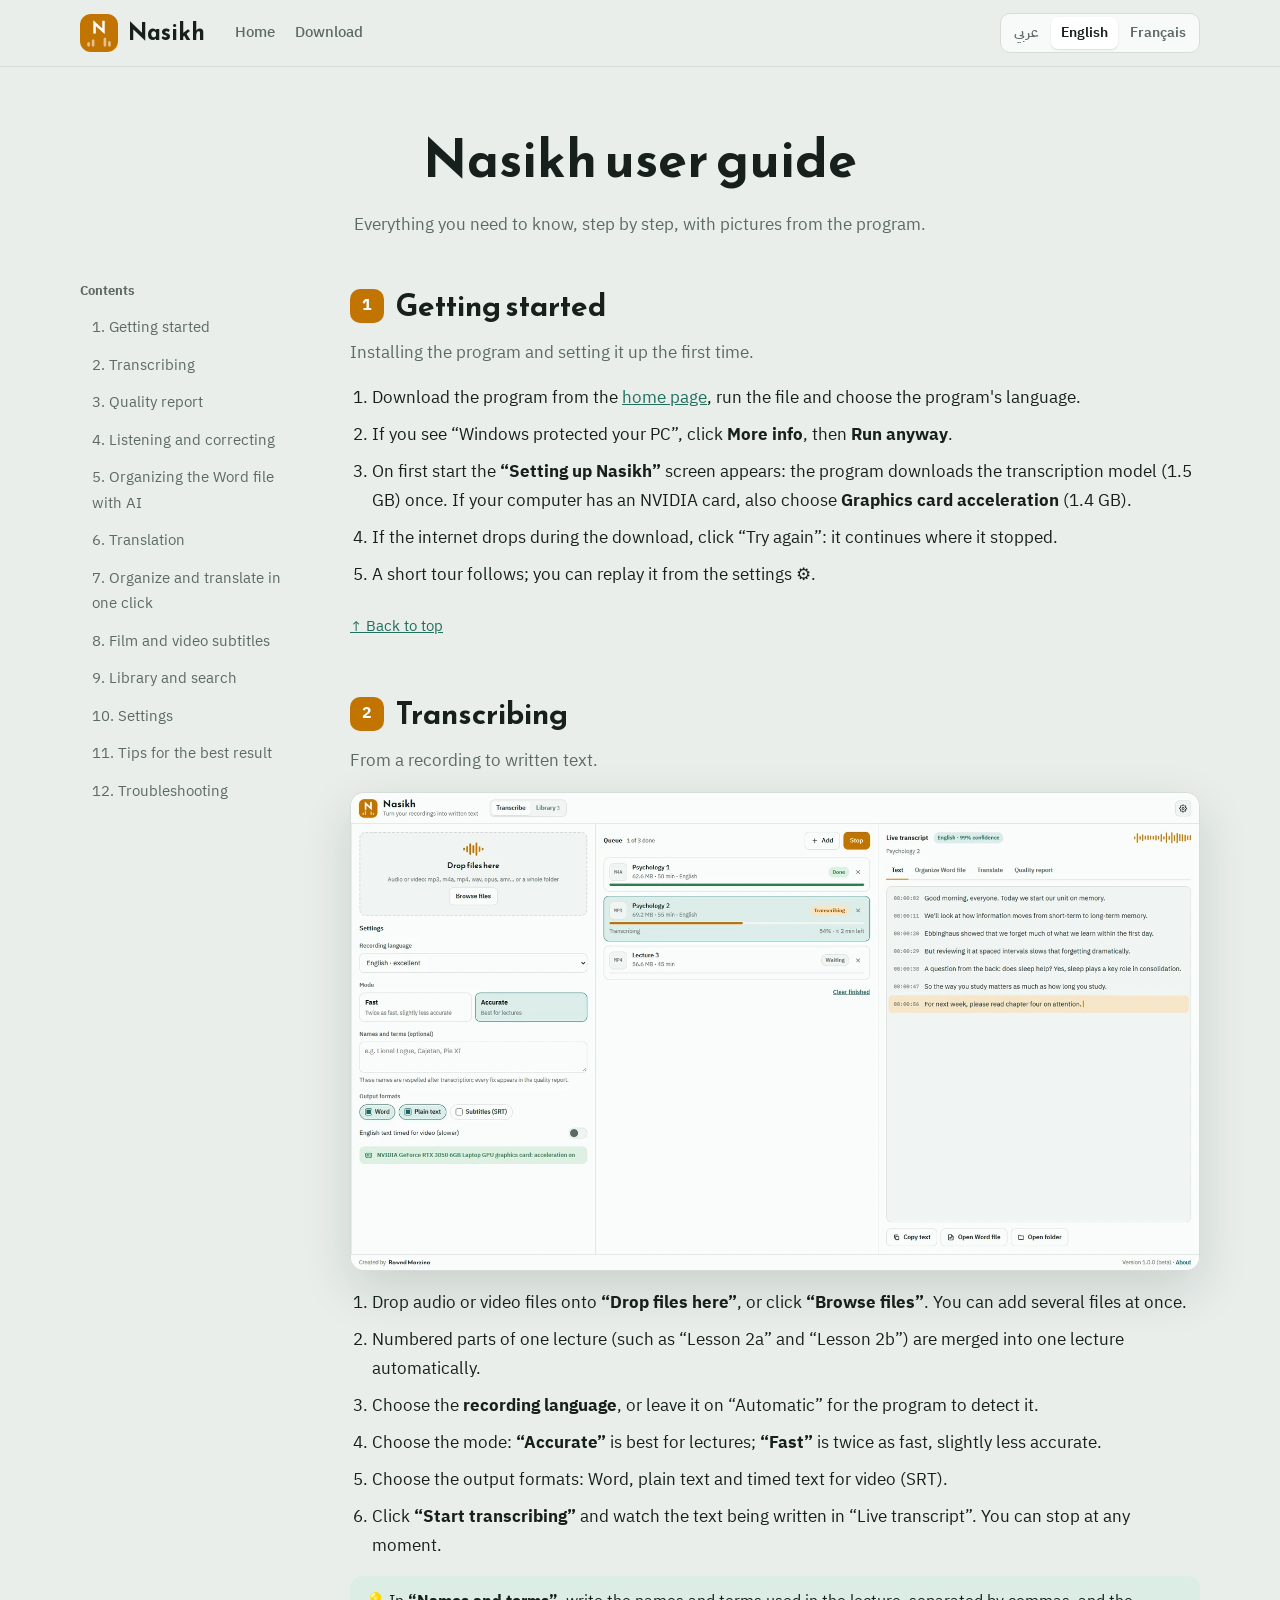
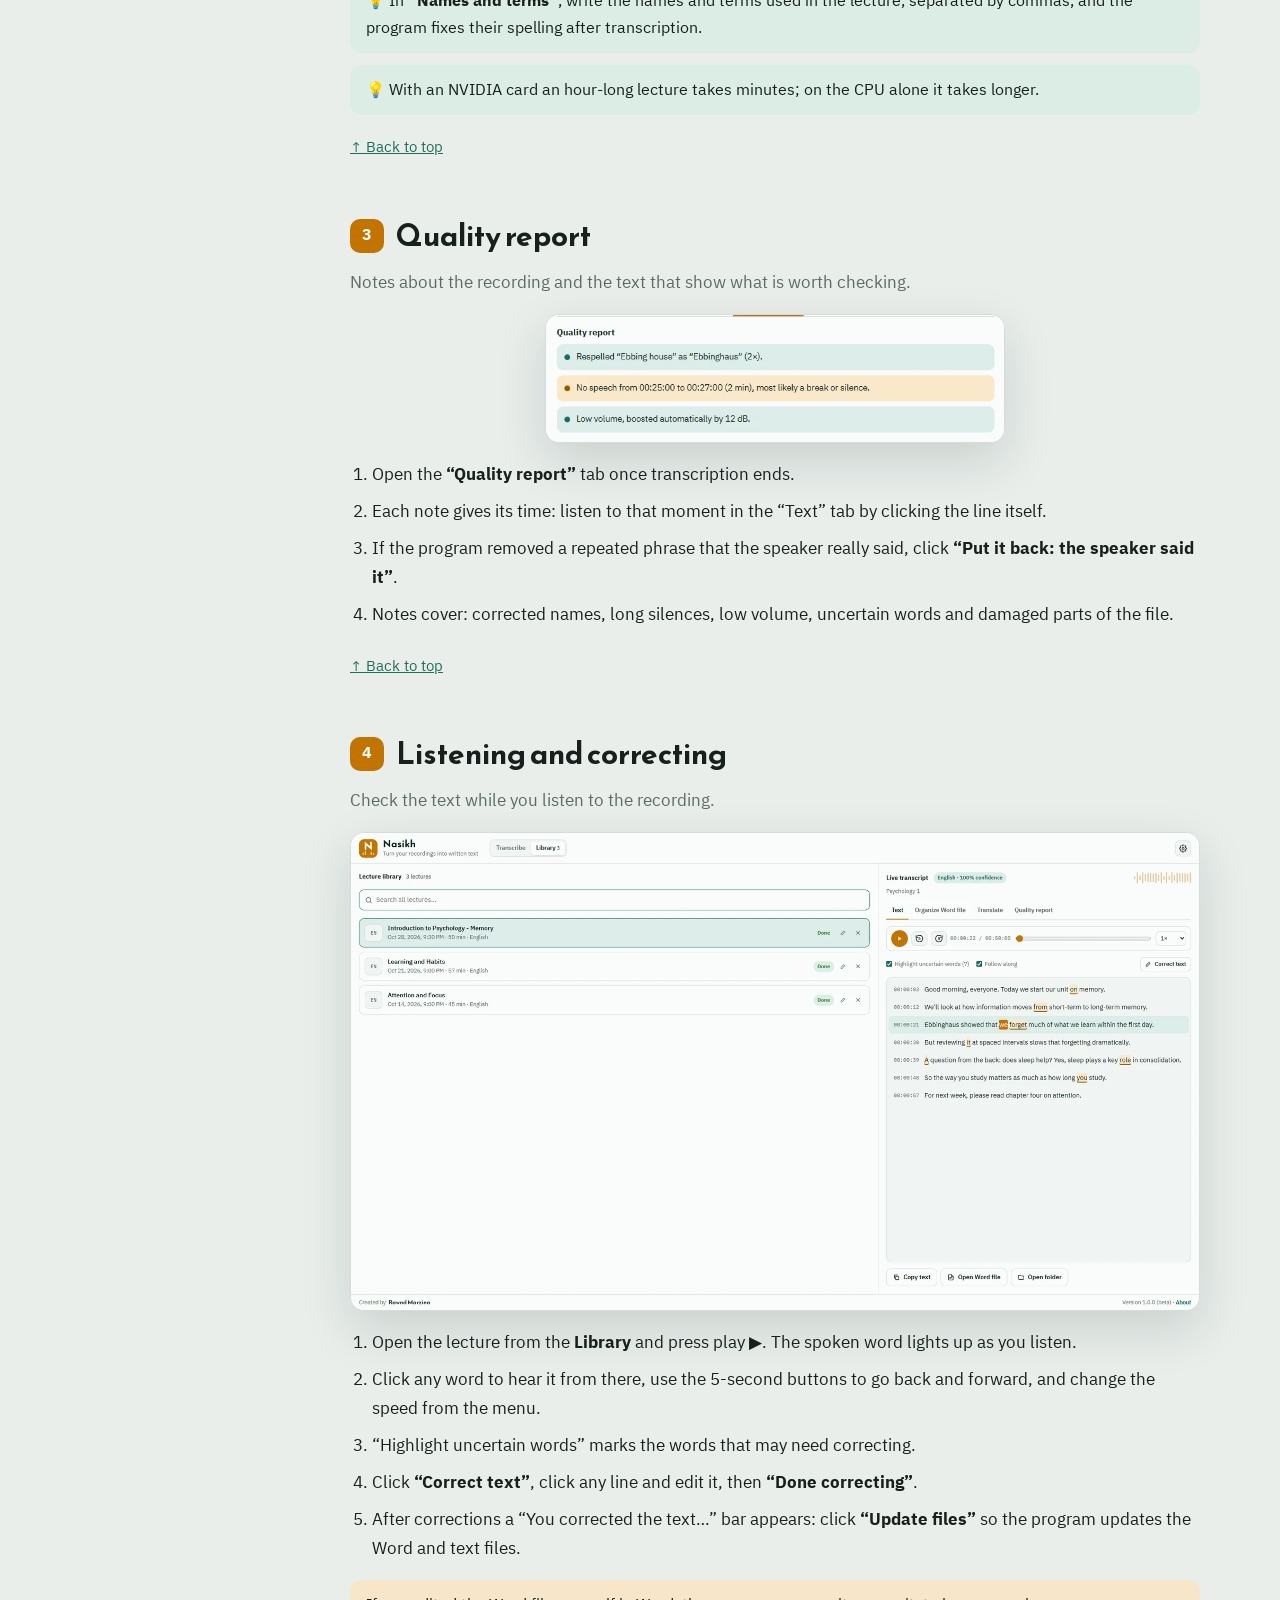
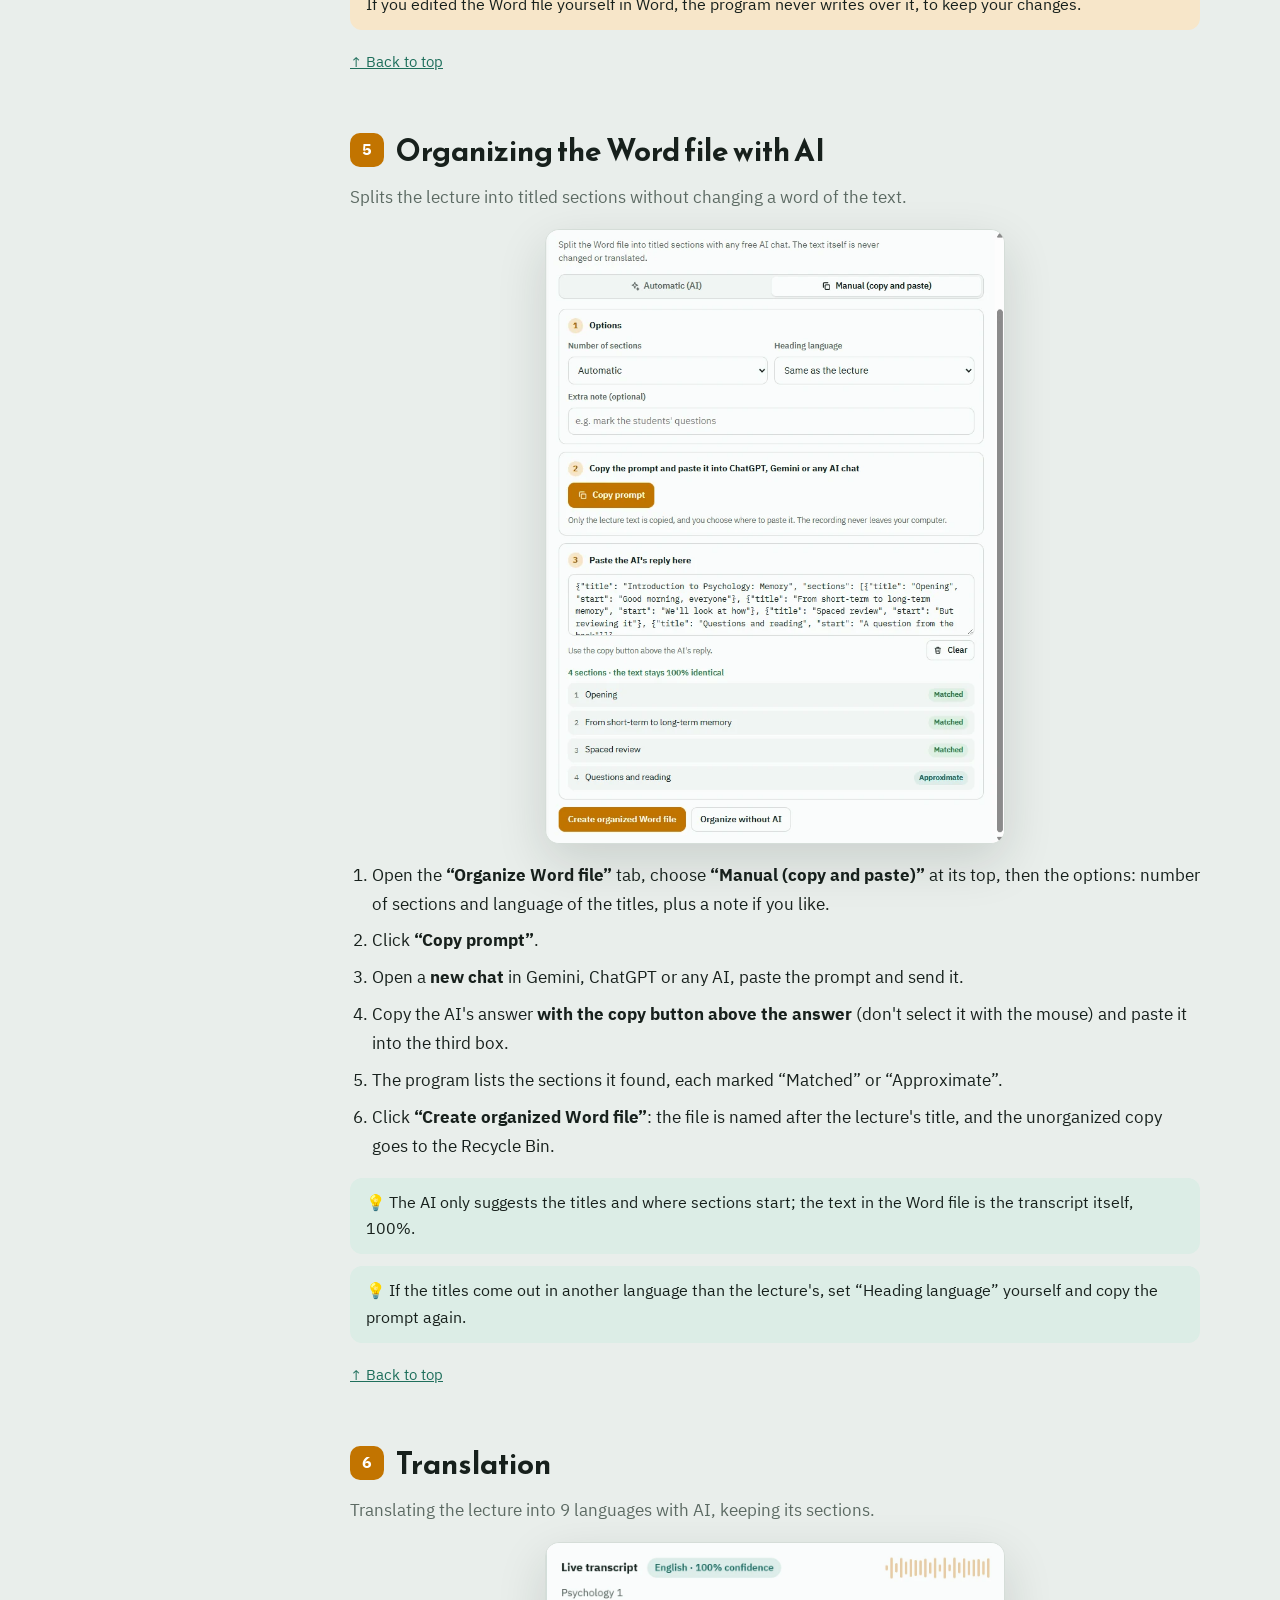
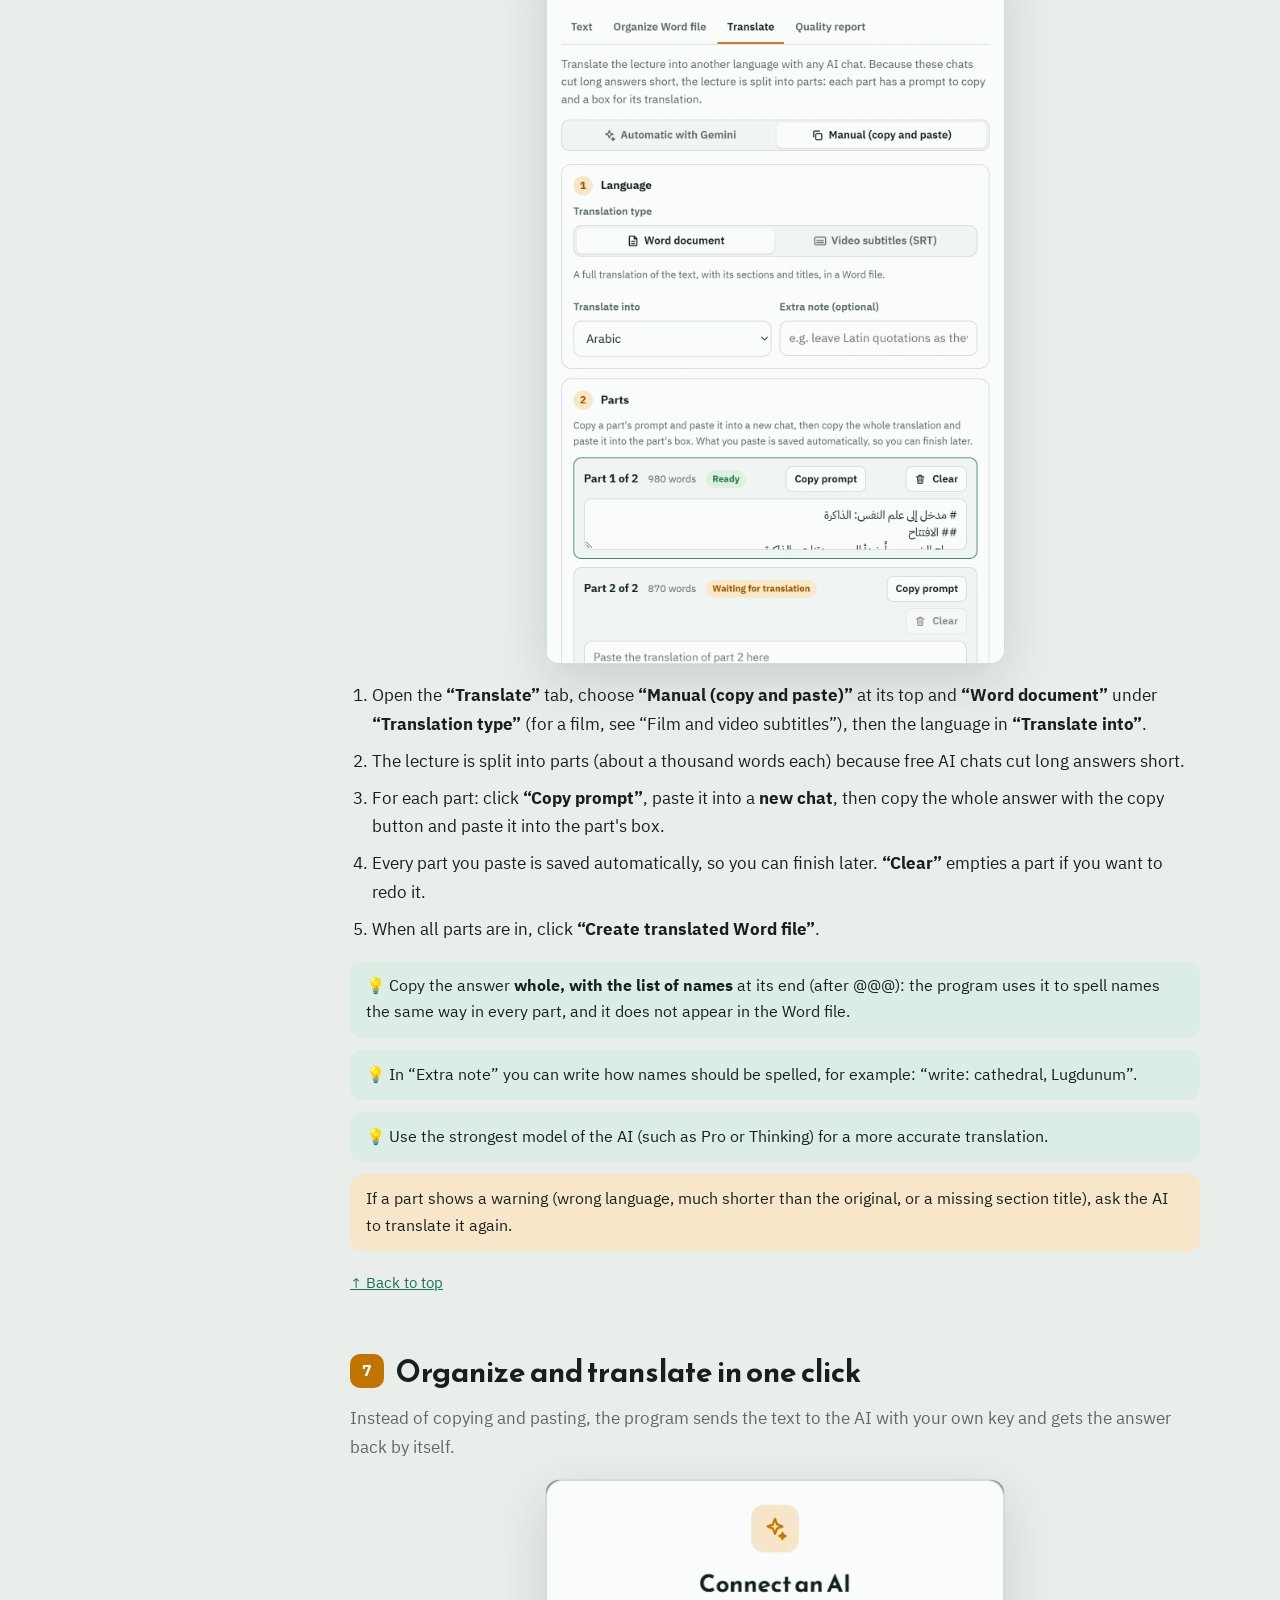
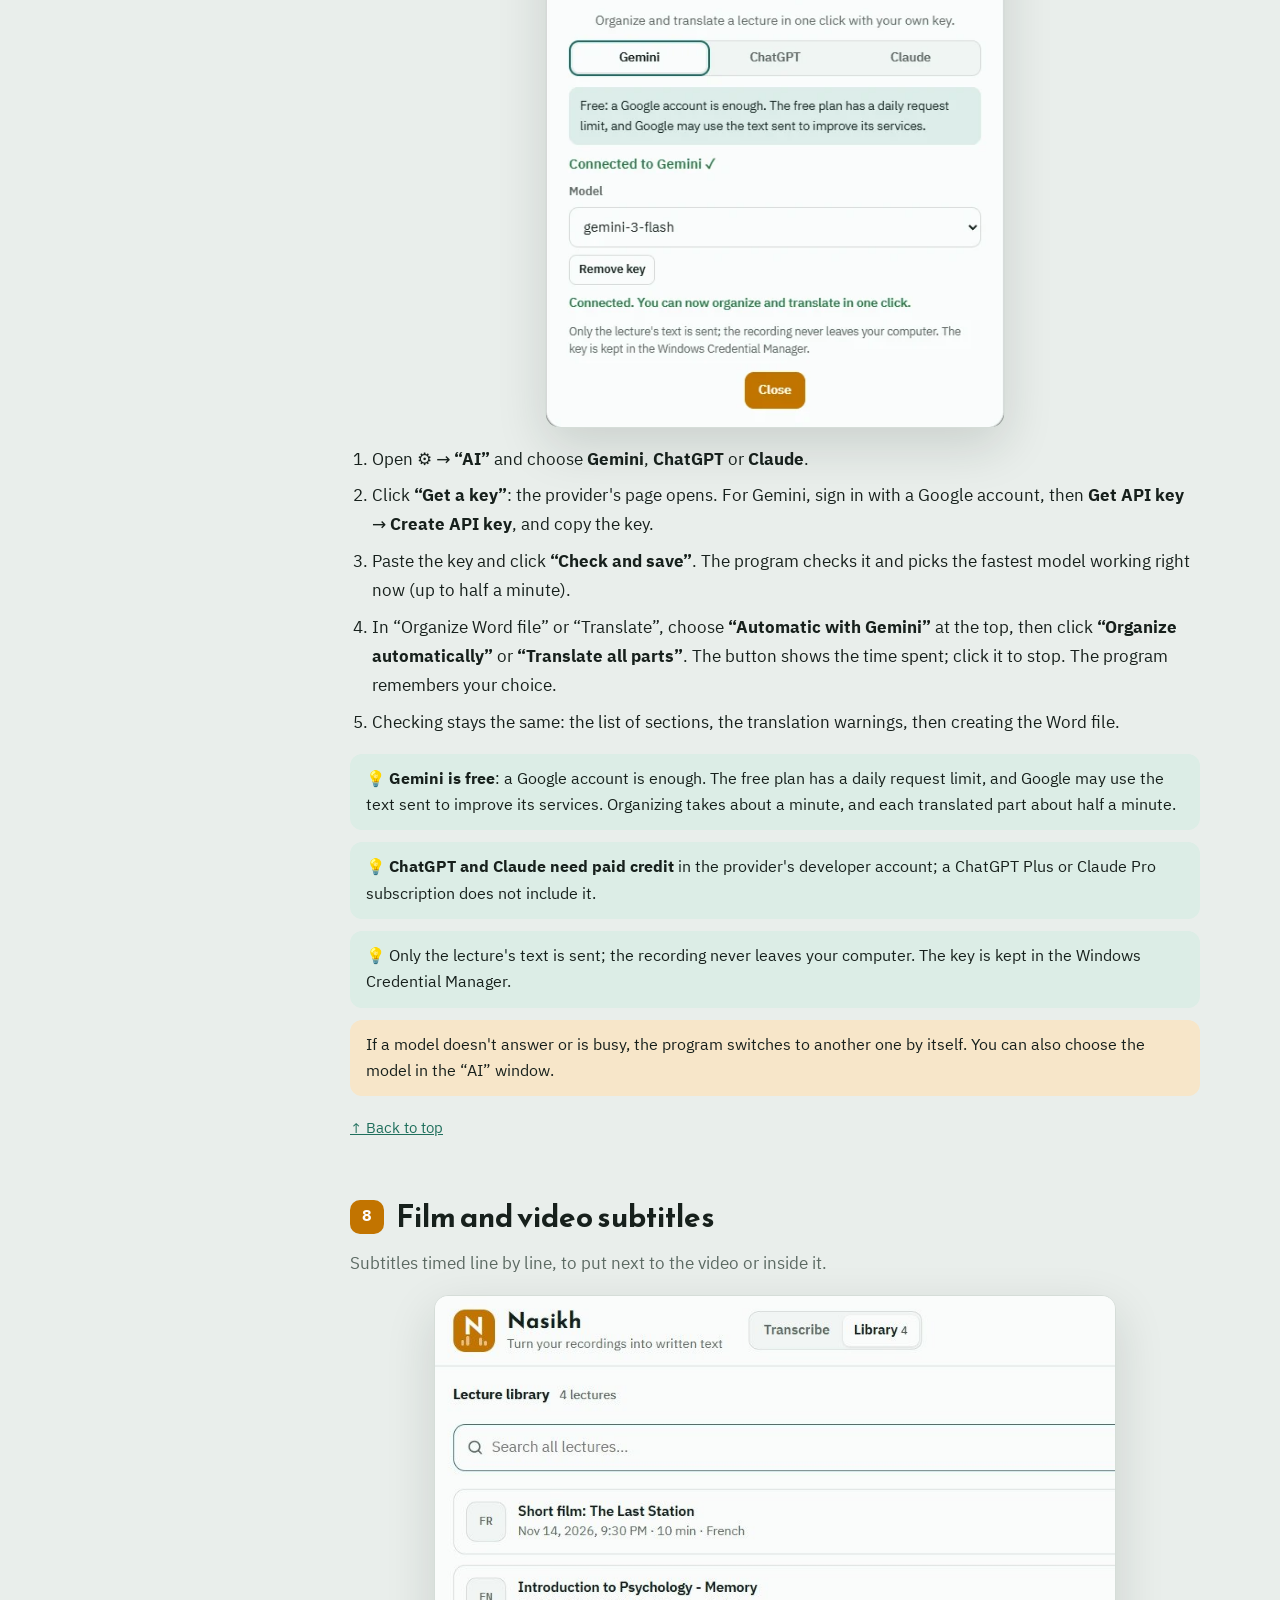
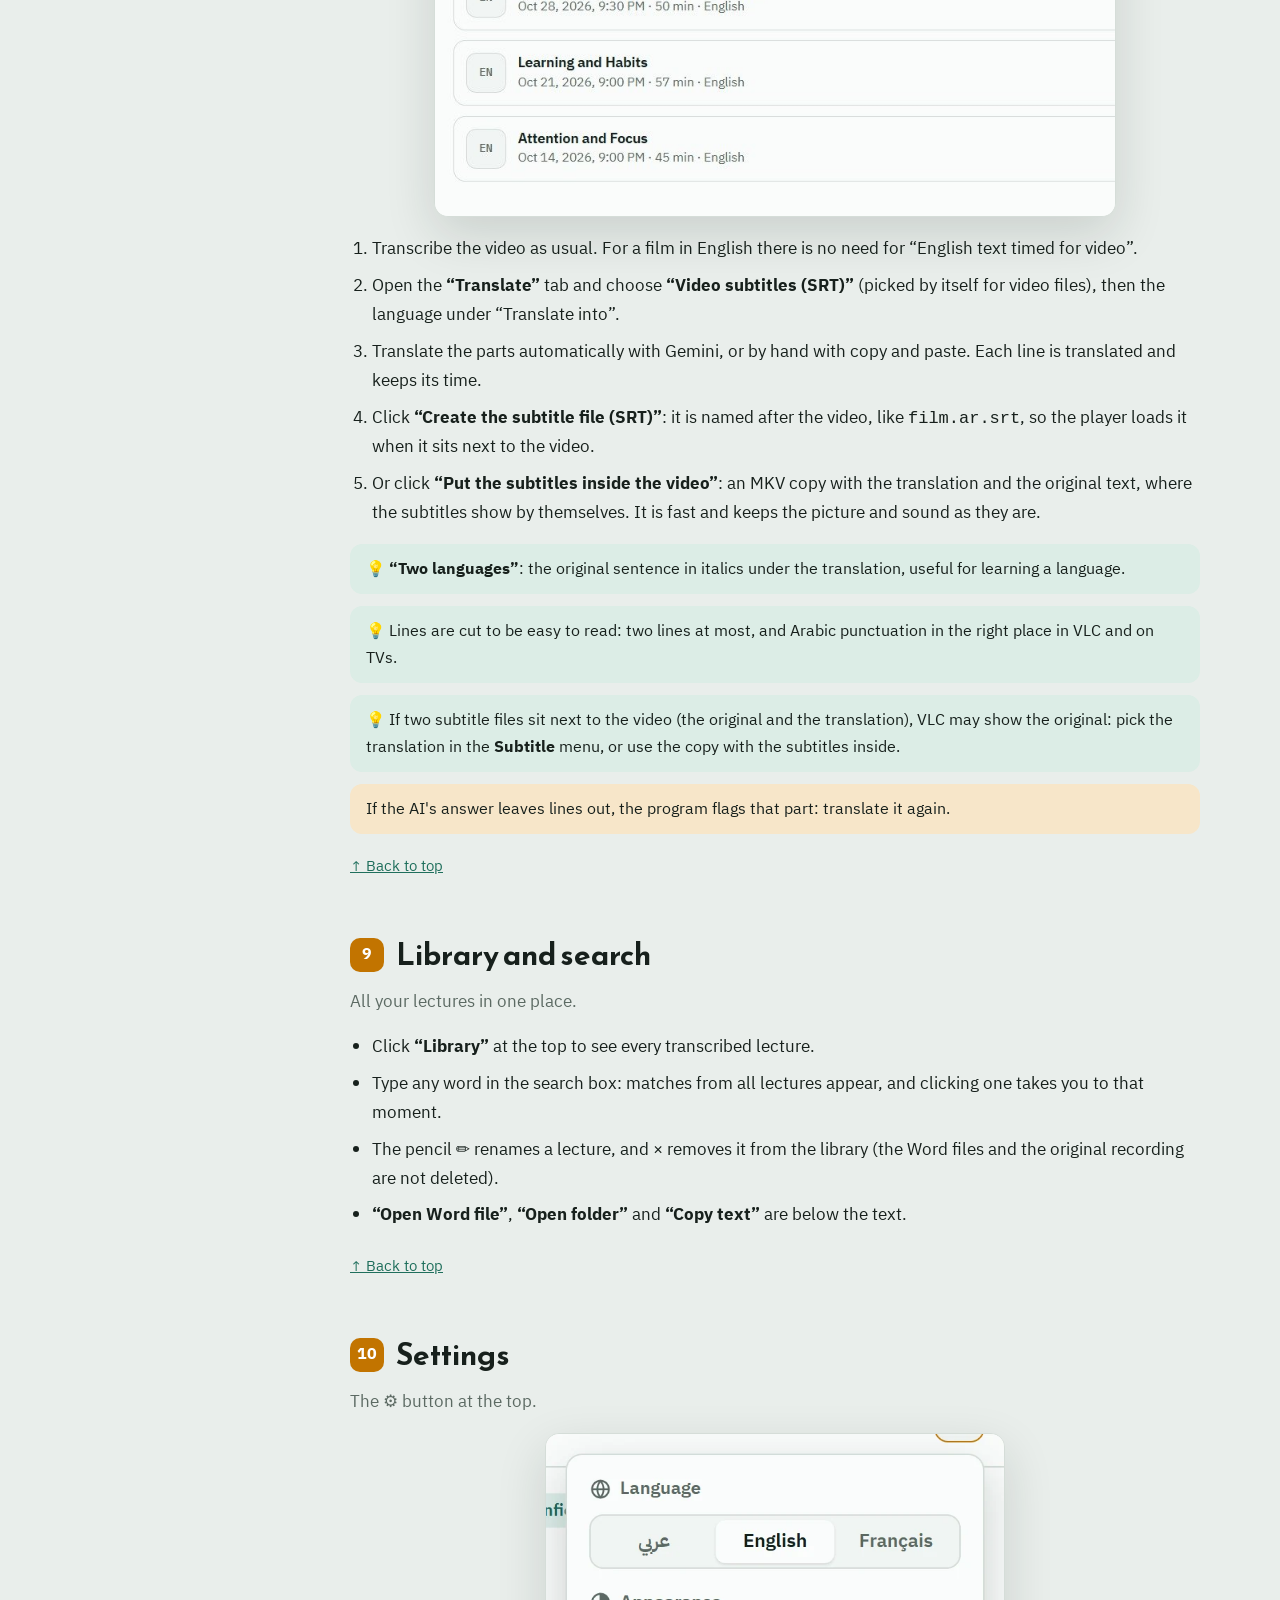
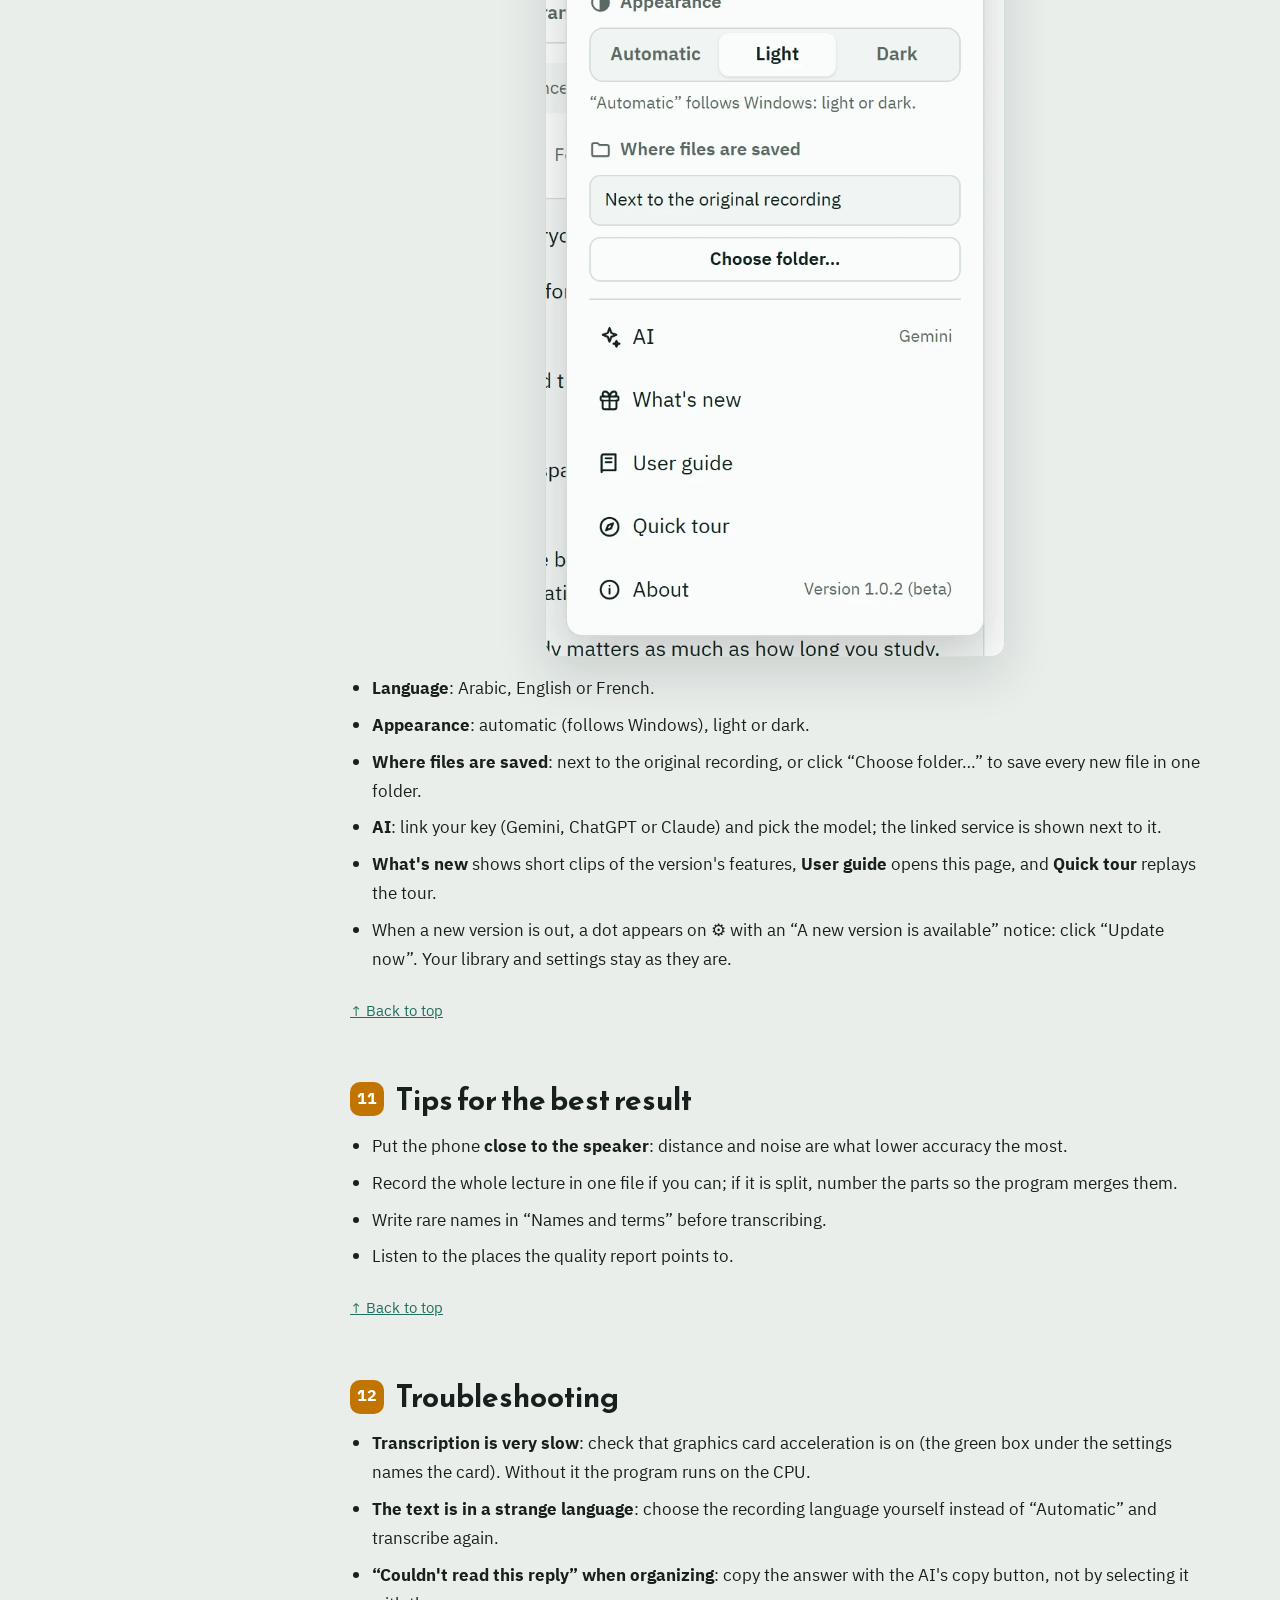
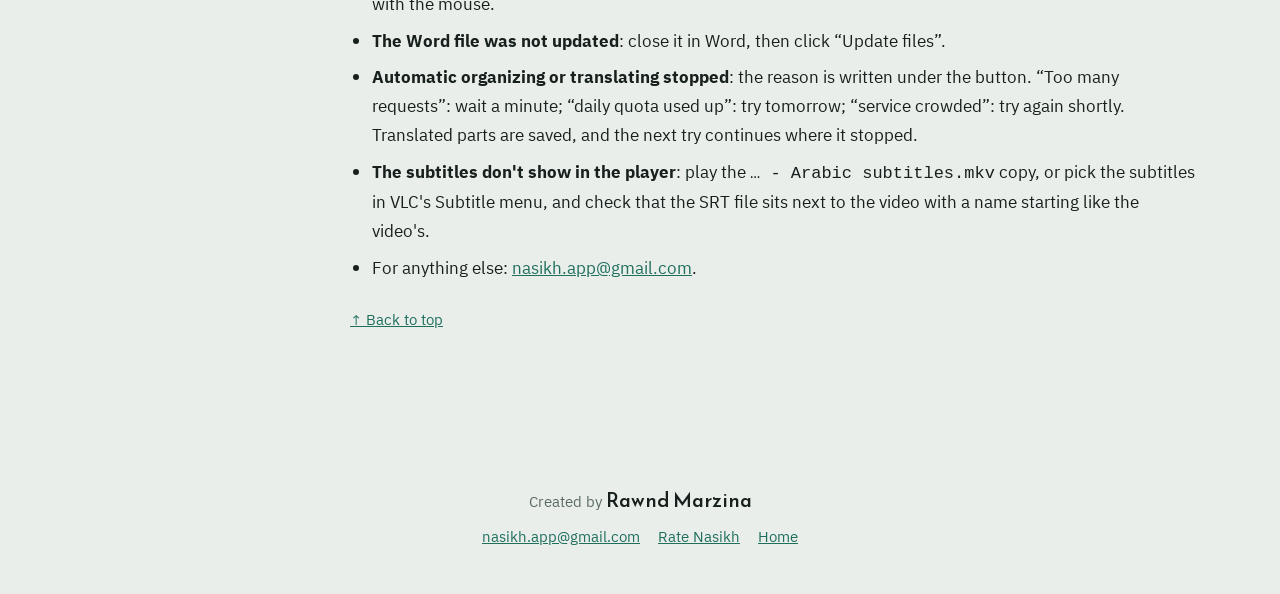
==== commit 7c53b49b: "Add files via upload" ====
--- a/docs/guide.html
+++ b/docs/guide.html
@@ -1,468 +1,477 @@
-<!doctype html>
-<html lang="ar" dir="rtl">
-<head>
-<meta charset="utf-8">
-<meta name="viewport" content="width=device-width, initial-scale=1">
-<title>دليل الاستخدام · ناسخ</title>
-<meta name="description" content="دليل استخدام ناسخ خطوة بخطوة · Nasikh user guide · Guide d'utilisation de Nasikh">
-<link rel="icon" type="image/png" href="img/favicon.png" id="favicon">
-<link rel="stylesheet" href="fonts/fonts.css">
-<link rel="stylesheet" href="style.css">
-<style>
-  .g-hero { padding: 48px 0 8px; text-align: center; }
-  .g-hero h1 { margin: 0; font-family: var(--font-display); font-size: clamp(34px, 6vw, 52px); }
-  .g-hero p { margin: 8px auto 0; color: var(--muted); max-width: 640px; }
-  .g-layout { display: grid; grid-template-columns: 230px 1fr; gap: 40px; align-items: start; padding: 32px 0 64px; }
-  .toc { position: sticky; top: 86px; display: flex; flex-direction: column; gap: 2px; font-size: 15px; }
-  .toc b { font-size: 13px; color: var(--muted); margin-bottom: 6px; }
-  .toc a { color: var(--muted); text-decoration: none; padding: 5px 10px; border-radius: 8px; border-inline-start: 2px solid transparent; }
-  .toc a:hover { color: var(--ink); background: var(--surface); }
-  .toc a.on { color: var(--ink); border-inline-start-color: var(--accent); background: var(--surface); font-weight: 600; }
-  article section { padding: 0 0 48px; scroll-margin-top: 86px; }
-  article h2 { text-align: start; font-size: clamp(24px, 3.4vw, 30px); display: flex; align-items: center; gap: 12px; }
-  article h2 .n { flex: none; width: 34px; height: 34px; border-radius: 10px; display: grid; place-items: center; background: var(--accent); color: var(--accent-ink); font-family: var(--font-body); font-size: 16px; }
-  article .intro { color: var(--muted); margin: 0 0 16px; }
-  article ol, article ul { margin: 0 0 16px; padding-inline-start: 22px; }
-  article li { margin-bottom: 8px; }
-  article li b { color: var(--ink); }
-  article .shot { margin: 8px 0 18px; }
-  article .shot.panel { width: fit-content; max-width: min(100%, 460px); margin-inline: auto; }
-  article .shot:has(> video) { width: fit-content; max-width: 100%; margin-inline: auto; }
-  article .shot video { display: block; width: 100%; max-width: 680px; height: auto; aspect-ratio: 850 / 650; }
-  .tip { padding: 12px 16px; border-radius: 12px; background: var(--teal-soft); font-size: 15.5px; margin: 0 0 12px; }
-  .tip::before { content: "💡 "; }
-  .warn { padding: 12px 16px; border-radius: 12px; background: var(--accent-soft); font-size: 15.5px; margin: 0 0 12px; }
-  .back { display: inline-block; margin-top: 8px; font-size: 15px; }
-  @media (max-width: 860px) { .g-layout { grid-template-columns: 1fr; } .toc { position: static; } }
-</style>
-</head>
-<body>
-
-<header>
-  <div class="wrap bar">
-    <a class="brand" href="./"><img class="mark" src="img/icon.png" alt=""><span data-t="name"></span></a>
-    <nav class="links">
-      <a href="./" data-t="home"></a>
-      <a href="./#install" data-t="download"></a>
-    </nav>
-    <div class="langs" role="group" aria-label="Language">
-      <button type="button" data-lang="ar">عربي</button>
-      <button type="button" data-lang="en">English</button>
-      <button type="button" data-lang="fr">Français</button>
-    </div>
-  </div>
-</header>
-
-<main>
-  <div class="wrap g-hero">
-    <h1 data-t="title"></h1>
-    <p data-t="lead"></p>
-  </div>
-  <div class="wrap g-layout">
-    <nav class="toc" id="toc" aria-label="Contents"></nav>
-    <article id="guide"></article>
-  </div>
-</main>
-
-<footer>
-  <div class="wrap">
-    <div><span data-t="by"></span> <bdi class="credit" dir="ltr">Rawnd Marzina</bdi></div>
-    <div class="row">
-      <a href="mailto:nasikh.app@gmail.com" dir="ltr">nasikh.app@gmail.com</a>
-      <a href="https://forms.gle/FH2LsjnkosEtTKuNA" data-t="rate"></a>
-      <a href="./" data-t="home"></a>
-    </div>
-  </div>
-</footer>
-
-<script>
-(function () {
-  "use strict";
-  // Each section: [id, title, intro, screenshot (or ""), steps, tips, warnings]
-  var G = {
-    ar: {
-      page: "دليل الاستخدام · ناسخ", name: "ناسخ", home: "الصفحة الرئيسية", download: "تنزيل", toc: "المحتويات",
-      title: "دليل استخدام ناسخ", lead: "كل ما تحتاج معرفته، خطوة بخطوة ومع صور من البرنامج.",
-      by: "فكرة وتطوير:", rate: "قيّم البرنامج", top: "↑ إلى الأعلى",
-      sections: [
-        ["start", "البداية", "تثبيت البرنامج وتجهيزه أول مرة.", "", [
-          "نزّل البرنامج من <a href=\"./\">الصفحة الرئيسية</a> وشغّل الملف، واختر لغة البرنامج.",
-          "إن ظهرت رسالة «Windows protected your PC» فاضغط <b>More info</b> ثم <b>Run anyway</b>.",
-          "عند أول تشغيل تظهر شاشة <b>«تجهيز ناسخ»</b>: ينزّل البرنامج نموذج التفريغ (1.5 غ.ب) مرة واحدة فقط. إن كان في جهازك كرت NVIDIA فاختر أيضاً <b>تسريع بكرت الشاشة</b> (1.4 غ.ب).",
-          "إن انقطع الإنترنت أثناء التنزيل فاضغط «إعادة المحاولة»: يكمل من حيث توقف.",
-          "بعدها تظهر جولة تعريفية قصيرة، ويمكنك إعادتها من الإعدادات ⚙."
-        ], [], []],
-        ["transcribe", "التفريغ", "من التسجيل إلى نص مكتوب.", "transcribe", [
-          "اسحب ملفات الصوت أو الفيديو إلى مربع <b>«اسحب الملفات هنا»</b>، أو اضغط <b>«اختر من الجهاز»</b>. يمكنك إضافة عدة ملفات دفعة واحدة.",
-          "أجزاء المحاضرة الواحدة المرقّمة (مثل «درس 2a» و«درس 2b») تُدمج تلقائياً في محاضرة واحدة.",
-          "اختر <b>لغة التسجيل</b>، أو اتركها «تلقائي» ليكتشفها البرنامج.",
-          "اختر الوضع: <b>«دقيق»</b> هو الأفضل للمحاضرات، و<b>«سريع»</b> أسرع بمرتين بدقة أقل قليلاً.",
-          "اختر صيغ الإخراج: Word، ونص عادي، ونص بتوقيت للفيديو (SRT).",
-          "اضغط <b>«ابدأ التفريغ»</b> وتابع النص وهو يُكتب في «النص المباشر». تقدر توقف التفريغ في أي لحظة."
-        ], [
-          "في خانة <b>«أسماء ومصطلحات»</b> اكتب أسماء الأعلام والمصطلحات التي ترد في المحاضرة، مفصولة بفواصل، فيصحّح البرنامج إملاءها بعد التفريغ.",
-          "مع كرت NVIDIA تُفرَّغ محاضرة ساعة في دقائق؛ على المعالج وحده يأخذ وقتاً أطول."
-        ], []],
-        ["report", "تقرير الجودة", "ملاحظات عن التسجيل والنص تدلّك على ما يستحق المراجعة.", "report", [
-          "افتح تبويب <b>«تقرير الجودة»</b> بعد انتهاء التفريغ.",
-          "كل ملاحظة تذكر توقيتها: استمع إلى ذلك الموضع من تبويب «النص» بالضغط على السطر نفسه.",
-          "إن حذف البرنامج تكراراً لعبارة ثم تبيّن أنها من كلام المحاضر فعلاً، اضغط <b>«استرجاعها: كانت من كلام المحاضر»</b>.",
-          "الملاحظات تشمل: تصحيح الأسماء، والصمت الطويل، والصوت المنخفض، والكلمات غير المؤكدة، والأجزاء التالفة في الملف."
-        ], [], []],
-        ["editor", "الاستماع والتصحيح", "راجع النص وأنت تستمع إلى التسجيل.", "editor", [
-          "افتح المحاضرة من <b>المكتبة</b>، واضغط زر التشغيل ▶. الكلمة المقروءة تتلوّن مع الصوت.",
-          "اضغط أي كلمة لتسمعها من موضعها، واستعمل زرّي 5 ثوانٍ للرجوع والتقدم، وغيّر السرعة من القائمة.",
-          "«تلوين الكلمات غير المؤكدة» يميّز الكلمات التي قد تحتاج تصحيحاً.",
-          "اضغط <b>«تصحيح النص»</b>، ثم اضغط أي سطر وعدّله، ثم <b>«إنهاء التصحيح»</b>.",
-          "بعد التصحيح يظهر شريط «صحّحت النص…»: اضغط <b>«تحديث الملفات»</b> ليحدّث البرنامج ملف Word والنص."
-        ], [], ["إن كنت عدّلت ملف Word بنفسك في Word، لا يكتب البرنامج فوقه حفاظاً على تعديلاتك."]],
-        ["organize", "ترتيب ملف Word بالذكاء الاصطناعي", "يقسّم المحاضرة إلى أقسام بعناوين، دون أن يغيّر كلمة من النص.", "organize", [
-          "افتح تبويب <b>«ترتيب ملف Word»</b>، واختر بأعلاه <b>«يدوي (نسخ ولصق)»</b>، ثم الخيارات: عدد الأقسام ولغة العناوين، وأضف ملاحظة إن أردت.",
-          "اضغط <b>«انسخ البرومبت»</b>.",
-          "افتح <b>محادثة جديدة</b> في Gemini أو ChatGPT أو أي منصة، والصق البرومبت وأرسله.",
-          "انسخ رد المنصة <b>بزر النسخ الذي يظهر فوق الرد</b> (لا تحدّده بالماوس)، والصقه في المربع الثالث.",
-          "يعرض البرنامج الأقسام التي وجدها، وبجانب كل قسم «مطابق» أو «تقريبي».",
-          "اضغط <b>«إنشاء ملف Word مرتّب»</b>: يُسمّى الملف بعنوان المحاضرة، وتذهب النسخة غير المرتّبة إلى سلة المحذوفات."
-        ], [
-          "المنصة تقترح العناوين وأماكن الأقسام فقط؛ النص في ملف Word هو نص التفريغ نفسه، 100%.",
-          "إن ظهرت العناوين بلغة غير لغة المحاضرة، اختر «لغة العناوين» يدوياً وانسخ البرومبت من جديد."
-        ], []],
-        ["translate", "الترجمة", "ترجمة المحاضرة إلى 9 لغات بمساعدة الذكاء الاصطناعي، مع الحفاظ على أقسامها.", "translate", [
-          "افتح تبويب <b>«ترجمة»</b>، واختر بأعلاه <b>«يدوي (نسخ ولصق)»</b>، ثم اللغة من <b>«ترجم إلى»</b>.",
-          "تظهر المحاضرة مقسّمة إلى أجزاء (حوالي ألف كلمة لكل جزء) لأن المنصات المجانية تقطع الأجوبة الطويلة.",
-          "لكل جزء: اضغط <b>«انسخ البرومبت»</b>، والصقه في <b>محادثة جديدة</b>، ثم انسخ الجواب كاملاً بزر النسخ والصقه في مربع الجزء.",
-          "كل جزء تلصقه يُحفظ تلقائياً، فيمكنك الإكمال لاحقاً. زر <b>«مسح»</b> يفرّغ الجزء إن أردت إعادته.",
-          "حين تكتمل الأجزاء اضغط <b>«إنشاء ملف Word المترجم»</b>."
-        ], [
-          "انسخ الجواب <b>كاملاً مع قائمة الأسماء</b> في آخره (بعد @@@): يستعملها البرنامج ليكتب الأسماء بالشكل نفسه في كل الأجزاء، ولا تظهر في ملف Word.",
-          "في «ملاحظة إضافية» يمكنك كتابة طريقة كتابة الأسماء التي تريدها، مثل: «اكتب: كاتدرائية، لوغدونوم».",
-          "استعمل النموذج الأقوى في المنصة (مثل Pro أو Thinking) لترجمة أدق."
-        ], ["إن ظهر تنبيه على جزء (لغة خاطئة، أو ترجمة أقصر بكثير من الأصل، أو عنوان قسم ناقص) فاطلب من المنصة إعادة الترجمة."]],
-        ["ai", "الترتيب والترجمة بضغطة واحدة", "بدل النسخ واللصق، يرسل البرنامج النص إلى الذكاء الاصطناعي بمفتاحك الخاص ويستلم الرد وحده.", "ai", [
-          "افتح ⚙ ← <b>«الذكاء الاصطناعي»</b>، واختر <b>Gemini</b> أو <b>ChatGPT</b> أو <b>Claude</b>.",
-          "اضغط <b>«احصل على مفتاح»</b>: تفتح صفحة المزوّد. في Gemini: سجّل الدخول بحساب Google، ثم <b>Get API key</b> ← <b>Create API key</b>، وانسخ المفتاح.",
-          "الصق المفتاح واضغط <b>«تحقّق واحفظ»</b>. يتحقق البرنامج منه ويختار أسرع نموذج يعمل الآن (حتى نصف دقيقة).",
-          "في تبويب «ترتيب ملف Word» أو «ترجمة»، اختر بأعلاه <b>«تلقائي بـ Gemini»</b>، ثم اضغط <b>«رتّب تلقائياً»</b> أو <b>«ترجم كل الأجزاء تلقائياً»</b>. يظهر على الزر الوقت المنقضي، واضغط عليه للإيقاف. يتذكّر البرنامج اختيارك.",
-          "تبقى المراجعة كما هي: قائمة الأقسام، وتنبيهات الترجمة، ثم إنشاء ملف Word."
-        ], [
-          "<b>Gemini مجاني</b>: يكفي حساب Google. للخطة المجانية حدّ يومي لعدد الطلبات، وقد تستعمل Google النصوص المرسلة لتحسين خدماتها. الترتيب يستغرق حوالي دقيقة، وكل جزء من الترجمة حوالي نصف دقيقة.",
-          "<b>ChatGPT وClaude يتطلبان رصيداً مدفوعاً</b> في حساب المطوّرين لدى المزوّد؛ اشتراك ChatGPT Plus أو Claude Pro لا يشمله.",
-          "يُرسل نص المحاضرة فقط، ولا يغادر التسجيل الصوتي جهازك. المفتاح محفوظ في مدير بيانات الاعتماد في ويندوز."
-        ], ["إن لم يردّ النموذج أو كان مشغولاً، ينتقل البرنامج وحده إلى نموذج آخر. ويمكنك اختيار النموذج يدوياً من نافذة «الذكاء الاصطناعي»."]],
-        ["films", "ترجمة الأفلام والفيديو", "ترجمة بتوقيت كل سطر، تضعها بجانب الفيديو أو تدمجها داخله.", "clip:film", [
-          "فرّغ الفيديو كالعادة. إن كان الفلم إنجليزياً فلا حاجة إلى خيار «نص إنجليزي بتوقيت للفيديو».",
-          "افتح تبويب <b>«ترجمة»</b> واختر <b>«ترجمة فيديو (SRT)»</b> (يُختار وحده لملفات الفيديو)، ثم اللغة من «ترجم إلى».",
-          "ترجم الأجزاء تلقائياً بـ Gemini، أو يدوياً بالنسخ واللصق. يُترجم كل سطر ويبقى في توقيته.",
-          "اضغط <b>«إنشاء ملف الترجمة (SRT)»</b>: يُحفظ باسم الفيديو، مثل <code>film.ar.srt</code>، فيحمّله المشغّل إن وضعته بجانب الفيديو.",
-          "أو اضغط <b>«دمج الترجمة داخل الفيديو»</b>: نسخة MKV فيها الترجمة والنص الأصلي، وتظهر الترجمة فيها وحدها. الدمج سريع ولا يغيّر جودة الصورة والصوت."
-        ], [
-          "<b>«ترجمة بلغتين»</b>: الترجمة وتحتها الجملة الأصلية بخط مائل، مفيدة لتعلّم اللغة.",
-          "السطور مقطّعة لقراءة مريحة: سطران على الأكثر، وعلامات الترقيم العربية في مكانها الصحيح في VLC والتلفزيونات.",
-          "إن كان بجانب الفيديو ملفّا ترجمة (الأصلي والعربي) فقد يعرض VLC الأصلي: اختر العربية من قائمة <b>Subtitle</b>، أو استعمل النسخة المدموجة."
-        ], ["إن سقطت سطور من جواب الذكاء الاصطناعي ينبّهك البرنامج على الجزء، فأعد ترجمته."]],
-        ["library", "المكتبة والبحث", "كل محاضراتك في مكان واحد.", "", [
-          "اضغط <b>«المكتبة»</b> أعلى البرنامج لترى كل المحاضرات المفرّغة.",
-          "اكتب في خانة البحث أي كلمة: تظهر المواضع من كل المحاضرات، واضغط النتيجة لتنتقل إلى اللحظة نفسها.",
-          "زر القلم ✏ يغيّر اسم المحاضرة، وزر × يحذفها من المكتبة (ملفات Word والتسجيل الأصلي لا تُحذف).",
-          "<b>«فتح ملف Word»</b> و<b>«فتح المجلد»</b> و<b>«نسخ النص»</b> أسفل النص."
-        ], [], []],
-        ["settings", "الإعدادات", "زر ⚙ أعلى البرنامج.", "settings", [
-          "<b>اللغة</b>: العربية أو الإنجليزية أو الفرنسية.",
-          "<b>المظهر</b>: تلقائي (حسب ويندوز) أو فاتح أو غامق.",
-          "<b>مكان حفظ الملفات</b>: بجانب التسجيل الأصلي، أو اضغط «اختيار مجلد…» لحفظ كل الملفات الجديدة في مجلد واحد.",
-          "<b>دليل الاستخدام</b> يفتح هذه الصفحة، و<b>جولة تعريفية</b> تعيد الجولة.",
-          "عند صدور إصدار جديد تظهر نقطة على ⚙ وتنبيه «يتوفر إصدار جديد»: اضغط «حدّث الآن». مكتبتك وإعداداتك تبقى كما هي."
-        ], [], []],
-        ["tips", "نصائح لأفضل نتيجة", "", "", [
-          "ضع الهاتف <b>قريباً من المحاضر</b> قدر الإمكان، فالمسافة والضجيج أكثر ما يقلّل الدقة.",
-          "سجّل المحاضرة كاملة في ملف واحد إن أمكن؛ وإن انقسمت فرقّم الأجزاء ليدمجها البرنامج.",
-          "اكتب الأسماء النادرة في «أسماء ومصطلحات» قبل التفريغ.",
-          "راجع المواضع التي يدلّك عليها تقرير الجودة بالاستماع إليها."
-        ], [], []],
-        ["help", "حل المشكلات", "", "", [
-          "<b>التفريغ بطيء جداً</b>: تأكد أن تسريع كرت الشاشة مفعّل (المربع الأخضر أسفل الإعدادات يذكر الكرت). من دونه يعمل البرنامج على المعالج.",
-          "<b>النص بلغة غريبة</b>: اختر لغة التسجيل يدوياً بدل «تلقائي» وأعد التفريغ.",
-          "<b>«تعذّرت قراءة الرد» عند الترتيب</b>: انسخ الرد بزر النسخ في المنصة، لا بتحديده بالماوس.",
-          "<b>لم يُحدَّث ملف Word</b>: أغلق الملف في Word ثم اضغط «تحديث الملفات».",
-          "لأي مشكلة أخرى: <a href=\"mailto:nasikh.app@gmail.com\">nasikh.app@gmail.com</a>."
-        ], [], []]
-      ]
-    },
-    en: {
-      page: "User guide · Nasikh", name: "Nasikh", home: "Home", download: "Download", toc: "Contents",
-      title: "Nasikh user guide", lead: "Everything you need to know, step by step, with pictures from the program.",
-      by: "Created by", rate: "Rate Nasikh", top: "↑ Back to top",
-      sections: [
-        ["start", "Getting started", "Installing the program and setting it up the first time.", "", [
-          "Download the program from the <a href=\"./\">home page</a>, run the file and choose the program's language.",
-          "If you see “Windows protected your PC”, click <b>More info</b>, then <b>Run anyway</b>.",
-          "On first start the <b>“Setting up Nasikh”</b> screen appears: the program downloads the transcription model (1.5 GB) once. If your computer has an NVIDIA card, also choose <b>Graphics card acceleration</b> (1.4 GB).",
-          "If the internet drops during the download, click “Try again”: it continues where it stopped.",
-          "A short tour follows; you can replay it from the settings ⚙."
-        ], [], []],
-        ["transcribe", "Transcribing", "From a recording to written text.", "transcribe", [
-          "Drop audio or video files onto <b>“Drop files here”</b>, or click <b>“Browse files”</b>. You can add several files at once.",
-          "Numbered parts of one lecture (such as “Lesson 2a” and “Lesson 2b”) are merged into one lecture automatically.",
-          "Choose the <b>recording language</b>, or leave it on “Automatic” for the program to detect it.",
-          "Choose the mode: <b>“Accurate”</b> is best for lectures; <b>“Fast”</b> is twice as fast, slightly less accurate.",
-          "Choose the output formats: Word, plain text and timed text for video (SRT).",
-          "Click <b>“Start transcribing”</b> and watch the text being written in “Live transcript”. You can stop at any moment."
-        ], [
-          "In <b>“Names and terms”</b>, write the names and terms used in the lecture, separated by commas, and the program fixes their spelling after transcription.",
-          "With an NVIDIA card an hour-long lecture takes minutes; on the CPU alone it takes longer."
-        ], []],
-        ["report", "Quality report", "Notes about the recording and the text that show what is worth checking.", "report", [
-          "Open the <b>“Quality report”</b> tab once transcription ends.",
-          "Each note gives its time: listen to that moment in the “Text” tab by clicking the line itself.",
-          "If the program removed a repeated phrase that the speaker really said, click <b>“Put it back: the speaker said it”</b>.",
-          "Notes cover: corrected names, long silences, low volume, uncertain words and damaged parts of the file."
-        ], [], []],
-        ["editor", "Listening and correcting", "Check the text while you listen to the recording.", "editor", [
-          "Open the lecture from the <b>Library</b> and press play ▶. The spoken word lights up as you listen.",
-          "Click any word to hear it from there, use the 5-second buttons to go back and forward, and change the speed from the menu.",
-          "“Highlight uncertain words” marks the words that may need correcting.",
-          "Click <b>“Correct text”</b>, click any line and edit it, then <b>“Done correcting”</b>.",
-          "After corrections a “You corrected the text…” bar appears: click <b>“Update files”</b> so the program updates the Word and text files."
-        ], [], ["If you edited the Word file yourself in Word, the program never writes over it, to keep your changes."]],
-        ["organize", "Organizing the Word file with AI", "Splits the lecture into titled sections without changing a word of the text.", "organize", [
-          "Open the <b>“Organize Word file”</b> tab, choose <b>“Manual (copy and paste)”</b> at its top, then the options: number of sections and language of the titles, plus a note if you like.",
-          "Click <b>“Copy prompt”</b>.",
-          "Open a <b>new chat</b> in Gemini, ChatGPT or any AI, paste the prompt and send it.",
-          "Copy the AI's answer <b>with the copy button above the answer</b> (don't select it with the mouse) and paste it into the third box.",
-          "The program lists the sections it found, each marked “Matched” or “Approximate”.",
-          "Click <b>“Create organized Word file”</b>: the file is named after the lecture's title, and the unorganized copy goes to the Recycle Bin."
-        ], [
-          "The AI only suggests the titles and where sections start; the text in the Word file is the transcript itself, 100%.",
-          "If the titles come out in another language than the lecture's, set “Heading language” yourself and copy the prompt again."
-        ], []],
-        ["translate", "Translation", "Translating the lecture into 9 languages with AI, keeping its sections.", "translate", [
-          "Open the <b>“Translate”</b> tab, choose <b>“Manual (copy and paste)”</b> at its top, then the language in <b>“Translate into”</b>.",
-          "The lecture is split into parts (about a thousand words each) because free AI chats cut long answers short.",
-          "For each part: click <b>“Copy prompt”</b>, paste it into a <b>new chat</b>, then copy the whole answer with the copy button and paste it into the part's box.",
-          "Every part you paste is saved automatically, so you can finish later. <b>“Clear”</b> empties a part if you want to redo it.",
-          "When all parts are in, click <b>“Create translated Word file”</b>."
-        ], [
-          "Copy the answer <b>whole, with the list of names</b> at its end (after @@@): the program uses it to spell names the same way in every part, and it does not appear in the Word file.",
-          "In “Extra note” you can write how names should be spelled, for example: “write: cathedral, Lugdunum”.",
-          "Use the strongest model of the AI (such as Pro or Thinking) for a more accurate translation."
-        ], ["If a part shows a warning (wrong language, much shorter than the original, or a missing section title), ask the AI to translate it again."]],
-        ["ai", "Organize and translate in one click", "Instead of copying and pasting, the program sends the text to the AI with your own key and gets the answer back by itself.", "ai", [
-          "Open ⚙ → <b>“AI”</b> and choose <b>Gemini</b>, <b>ChatGPT</b> or <b>Claude</b>.",
-          "Click <b>“Get a key”</b>: the provider's page opens. For Gemini, sign in with a Google account, then <b>Get API key</b> → <b>Create API key</b>, and copy the key.",
-          "Paste the key and click <b>“Check and save”</b>. The program checks it and picks the fastest model working right now (up to half a minute).",
-          "In “Organize Word file” or “Translate”, choose <b>“Automatic with Gemini”</b> at the top, then click <b>“Organize automatically”</b> or <b>“Translate all parts”</b>. The button shows the time spent; click it to stop. The program remembers your choice.",
-          "Checking stays the same: the list of sections, the translation warnings, then creating the Word file."
-        ], [
-          "<b>Gemini is free</b>: a Google account is enough. The free plan has a daily request limit, and Google may use the text sent to improve its services. Organizing takes about a minute, and each translated part about half a minute.",
-          "<b>ChatGPT and Claude need paid credit</b> in the provider's developer account; a ChatGPT Plus or Claude Pro subscription does not include it.",
-          "Only the lecture's text is sent; the recording never leaves your computer. The key is kept in the Windows Credential Manager."
-        ], ["If a model doesn't answer or is busy, the program switches to another one by itself. You can also choose the model in the “AI” window."]],
-        ["films", "Film and video subtitles", "Subtitles timed line by line, to put next to the video or inside it.", "clip:film", [
-          "Transcribe the video as usual. For a film in English there is no need for “English text timed for video”.",
-          "Open the <b>“Translate”</b> tab and choose <b>“Video subtitles (SRT)”</b> (picked by itself for video files), then the language under “Translate into”.",
-          "Translate the parts automatically with Gemini, or by hand with copy and paste. Each line is translated and keeps its time.",
-          "Click <b>“Create the subtitle file (SRT)”</b>: it is named after the video, like <code>film.ar.srt</code>, so the player loads it when it sits next to the video.",
-          "Or click <b>“Put the subtitles inside the video”</b>: an MKV copy with the translation and the original text, where the subtitles show by themselves. It is fast and keeps the picture and sound as they are."
-        ], [
-          "<b>“Two languages”</b>: the original sentence in italics under the translation, useful for learning a language.",
-          "Lines are cut to be easy to read: two lines at most, and Arabic punctuation in the right place in VLC and on TVs.",
-          "If two subtitle files sit next to the video (the original and the translation), VLC may show the original: pick the translation in the <b>Subtitle</b> menu, or use the copy with the subtitles inside."
-        ], ["If the AI's answer leaves lines out, the program flags that part: translate it again."]],
-        ["library", "Library and search", "All your lectures in one place.", "", [
-          "Click <b>“Library”</b> at the top to see every transcribed lecture.",
-          "Type any word in the search box: matches from all lectures appear, and clicking one takes you to that moment.",
-          "The pencil ✏ renames a lecture, and × removes it from the library (the Word files and the original recording are not deleted).",
-          "<b>“Open Word file”</b>, <b>“Open folder”</b> and <b>“Copy text”</b> are below the text."
-        ], [], []],
-        ["settings", "Settings", "The ⚙ button at the top.", "settings", [
-          "<b>Language</b>: Arabic, English or French.",
-          "<b>Appearance</b>: automatic (follows Windows), light or dark.",
-          "<b>Where files are saved</b>: next to the original recording, or click “Choose folder…” to save every new file in one folder.",
-          "<b>User guide</b> opens this page, and <b>Quick tour</b> replays the tour.",
-          "When a new version is out, a dot appears on ⚙ with an “A new version is available” notice: click “Update now”. Your library and settings stay as they are."
-        ], [], []],
-        ["tips", "Tips for the best result", "", "", [
-          "Put the phone <b>close to the speaker</b>: distance and noise are what lower accuracy the most.",
-          "Record the whole lecture in one file if you can; if it is split, number the parts so the program merges them.",
-          "Write rare names in “Names and terms” before transcribing.",
-          "Listen to the places the quality report points to."
-        ], [], []],
-        ["help", "Troubleshooting", "", "", [
-          "<b>Transcription is very slow</b>: check that graphics card acceleration is on (the green box under the settings names the card). Without it the program runs on the CPU.",
-          "<b>The text is in a strange language</b>: choose the recording language yourself instead of “Automatic” and transcribe again.",
-          "<b>“Couldn't read this reply” when organizing</b>: copy the answer with the AI's copy button, not by selecting it with the mouse.",
-          "<b>The Word file was not updated</b>: close it in Word, then click “Update files”.",
-          "For anything else: <a href=\"mailto:nasikh.app@gmail.com\">nasikh.app@gmail.com</a>."
-        ], [], []]
-      ]
-    },
-    fr: {
-      page: "Guide d'utilisation · Nasikh", name: "Nasikh", home: "Accueil", download: "Télécharger", toc: "Sommaire",
-      title: "Guide d'utilisation de Nasikh", lead: "Tout ce qu'il faut savoir, étape par étape, avec des images du programme.",
-      by: "Créé par", rate: "Noter Nasikh", top: "↑ Haut de page",
-      sections: [
-        ["start", "Pour commencer", "Installer le programme et le préparer la première fois.", "", [
-          "Téléchargez le programme depuis la <a href=\"./\">page d'accueil</a>, lancez le fichier et choisissez la langue du programme.",
-          "Si « Windows a protégé votre ordinateur » s'affiche, cliquez sur <b>Informations complémentaires</b>, puis <b>Exécuter quand même</b>.",
-          "Au premier lancement, l'écran <b>« Préparation de Nasikh »</b> s'affiche : le programme télécharge une seule fois le modèle de transcription (1,5 Go). Si votre ordinateur a une carte NVIDIA, choisissez aussi <b>l'accélération par la carte graphique</b> (1,4 Go).",
-          "Si internet coupe pendant le téléchargement, cliquez sur « Réessayer » : il reprend là où il s'est arrêté.",
-          "Une courte visite suit ; vous pouvez la revoir depuis les réglages ⚙."
-        ], [], []],
-        ["transcribe", "Transcrire", "De l'enregistrement au texte écrit.", "transcribe", [
-          "Déposez des fichiers audio ou vidéo sur <b>« Déposez vos fichiers ici »</b>, ou cliquez sur <b>« Parcourir »</b>. Vous pouvez en ajouter plusieurs à la fois.",
-          "Les parties numérotées d'un même cours (comme « Cours 2a » et « Cours 2b ») sont fusionnées automatiquement.",
-          "Choisissez la <b>langue de l'enregistrement</b>, ou laissez « Automatique » pour que le programme la détecte.",
-          "Choisissez le mode : <b>« Précis »</b> est le meilleur pour les cours ; <b>« Rapide »</b> va deux fois plus vite, un peu moins précis.",
-          "Choisissez les formats : Word, texte brut et texte minuté pour la vidéo (SRT).",
-          "Cliquez sur <b>« Lancer la transcription »</b> et suivez le texte qui s'écrit dans « Transcription en direct ». Vous pouvez arrêter à tout moment."
-        ], [
-          "Dans <b>« Noms et termes »</b>, écrivez les noms et les termes du cours, séparés par des virgules : le programme corrige leur orthographe après la transcription.",
-          "Avec une carte NVIDIA, un cours d'une heure prend quelques minutes ; sur le processeur seul, c'est plus long."
-        ], []],
-        ["report", "Rapport de qualité", "Des remarques sur l'enregistrement et le texte qui montrent ce qui mérite d'être vérifié.", "report", [
-          "Ouvrez l'onglet <b>« Rapport de qualité »</b> une fois la transcription terminée.",
-          "Chaque remarque indique son heure : écoutez ce moment dans l'onglet « Texte » en cliquant sur la ligne elle-même.",
-          "Si le programme a supprimé une phrase répétée que l'orateur a vraiment dite, cliquez sur <b>« La remettre : l'orateur l'a dite »</b>.",
-          "Les remarques portent sur : les noms corrigés, les longs silences, le volume faible, les mots incertains et les parties abîmées du fichier."
-        ], [], []],
-        ["editor", "Écouter et corriger", "Vérifiez le texte en écoutant l'enregistrement.", "editor", [
-          "Ouvrez le cours depuis la <b>Bibliothèque</b> et appuyez sur lecture ▶. Le mot prononcé s'allume pendant l'écoute.",
-          "Cliquez sur un mot pour l'écouter à partir de là, utilisez les boutons 5 secondes pour reculer et avancer, et changez la vitesse dans le menu.",
-          "« Surligner les mots incertains » signale les mots qui peuvent demander une correction.",
-          "Cliquez sur <b>« Corriger le texte »</b>, puis sur une ligne pour la modifier, puis <b>« Terminer la correction »</b>.",
-          "Après correction, une barre « Vous avez corrigé le texte… » apparaît : cliquez sur <b>« Mettre à jour les fichiers »</b> pour que le programme mette à jour le Word et le texte."
-        ], [], ["Si vous avez modifié vous-même le fichier dans Word, le programme ne l'écrase jamais, pour garder vos modifications."]],
-        ["organize", "Organiser le Word avec l'IA", "Découpe le cours en sections titrées sans changer un mot du texte.", "organize", [
-          "Ouvrez l'onglet <b>« Organiser le Word »</b>, choisissez <b>« Manuel (copier-coller) »</b> en haut, puis les options : nombre de sections et langue des titres, plus une remarque si vous voulez.",
-          "Cliquez sur <b>« Copier l'invite »</b>.",
-          "Ouvrez une <b>nouvelle conversation</b> dans Gemini, ChatGPT ou une autre IA, collez l'invite et envoyez-la.",
-          "Copiez la réponse <b>avec le bouton copier au-dessus de la réponse</b> (sans la sélectionner à la souris) et collez-la dans la troisième case.",
-          "Le programme liste les sections trouvées, chacune marquée « Trouvé » ou « Approximatif ».",
-          "Cliquez sur <b>« Créer le Word organisé »</b> : le fichier porte le titre du cours, et la copie non organisée va à la corbeille."
-        ], [
-          "L'IA propose seulement les titres et le début des sections ; le texte du Word est la transcription elle-même, à 100 %.",
-          "Si les titres sortent dans une autre langue que celle du cours, choisissez vous-même la « Langue des titres » et recopiez l'invite."
-        ], []],
-        ["translate", "Traduction", "Traduire le cours dans 9 langues avec l'IA, en gardant ses sections.", "translate", [
-          "Ouvrez l'onglet <b>« Traduire »</b>, choisissez <b>« Manuel (copier-coller) »</b> en haut, puis la langue dans <b>« Traduire en »</b>.",
-          "Le cours est découpé en parties (environ mille mots chacune), car les IA gratuites coupent les longues réponses.",
-          "Pour chaque partie : cliquez sur <b>« Copier l'invite »</b>, collez-la dans une <b>nouvelle conversation</b>, puis copiez toute la réponse avec le bouton copier et collez-la dans la case de la partie.",
-          "Chaque partie collée est enregistrée automatiquement : vous pouvez finir plus tard. <b>« Effacer »</b> vide une partie pour la refaire.",
-          "Quand toutes les parties sont là, cliquez sur <b>« Créer le Word traduit »</b>."
-        ], [
-          "Copiez la réponse <b>entière, avec la liste des noms</b> à la fin (après @@@) : le programme s'en sert pour écrire les noms de la même façon dans toutes les parties, et elle n'apparaît pas dans le Word.",
-          "Dans « Remarque », vous pouvez préciser l'orthographe voulue des noms, par exemple : « écris : Lugdunum, Fourvière ».",
-          "Utilisez le modèle le plus puissant de l'IA (comme Pro ou Thinking) pour une traduction plus précise."
-        ], ["Si une partie affiche une alerte (mauvaise langue, beaucoup plus courte que l'original, ou titre de section manquant), demandez à l'IA de la retraduire."]],
-        ["ai", "Organiser et traduire en un clic", "Au lieu de copier-coller, le programme envoie le texte à l'IA avec votre propre clé et récupère la réponse tout seul.", "ai", [
-          "Ouvrez ⚙ → <b>« IA »</b> et choisissez <b>Gemini</b>, <b>ChatGPT</b> ou <b>Claude</b>.",
-          "Cliquez sur <b>« Obtenir une clé »</b> : la page du fournisseur s'ouvre. Pour Gemini, connectez-vous avec un compte Google, puis <b>Get API key</b> → <b>Create API key</b>, et copiez la clé.",
-          "Collez la clé et cliquez sur <b>« Vérifier et enregistrer »</b>. Le programme la vérifie et choisit le modèle le plus rapide du moment (jusqu'à une demi-minute).",
-          "Dans « Organiser le Word » ou « Traduire », choisissez <b>« Automatique avec Gemini »</b> en haut, puis cliquez sur <b>« Organiser automatiquement »</b> ou <b>« Traduire toutes les parties »</b>. Le bouton affiche le temps écoulé ; cliquez dessus pour arrêter. Le programme garde votre choix.",
-          "La vérification ne change pas : la liste des sections, les alertes de traduction, puis la création du Word."
-        ], [
-          "<b>Gemini est gratuit</b> : un compte Google suffit. Le forfait gratuit a une limite de requêtes par jour, et Google peut utiliser les textes envoyés pour améliorer ses services. L'organisation prend environ une minute, et chaque partie traduite environ une demi-minute.",
-          "<b>ChatGPT et Claude nécessitent un crédit payant</b> sur le compte développeur du fournisseur ; l'abonnement ChatGPT Plus ou Claude Pro ne l'inclut pas.",
-          "Seul le texte du cours est envoyé ; l'enregistrement ne quitte jamais votre ordinateur. La clé est gardée dans le Gestionnaire d'identification de Windows."
-        ], ["Si un modèle ne répond pas ou est très sollicité, le programme passe tout seul à un autre. Vous pouvez aussi choisir le modèle dans la fenêtre « IA »."]],
-        ["films", "Sous-titres de films et de vidéos", "Des sous-titres minutés ligne par ligne, à placer à côté de la vidéo ou à intégrer dedans.", "clip:film", [
-          "Transcrivez la vidéo comme d'habitude. Pour un film en anglais, l'option « Texte anglais minuté pour la vidéo » est inutile.",
-          "Ouvrez l'onglet <b>« Traduire »</b> et choisissez <b>« Sous-titres vidéo (SRT) »</b> (choisi tout seul pour les vidéos), puis la langue dans « Traduire en ».",
-          "Traduisez les parties automatiquement avec Gemini, ou à la main par copier-coller. Chaque ligne est traduite et garde son minutage.",
-          "Cliquez sur <b>« Créer le fichier de sous-titres (SRT) »</b> : il porte le nom de la vidéo, comme <code>film.fr.srt</code>, et le lecteur le charge s'il est à côté de la vidéo.",
-          "Ou cliquez sur <b>« Intégrer les sous-titres dans la vidéo »</b> : une copie MKV avec la traduction et le texte original, où les sous-titres s'affichent tout seuls. C'est rapide et l'image et le son restent intacts."
-        ], [
-          "<b>« Deux langues »</b> : la phrase originale en italique sous la traduction, utile pour apprendre une langue.",
-          "Les lignes sont découpées pour une lecture confortable : deux lignes au plus, et la ponctuation arabe à la bonne place dans VLC et sur les téléviseurs.",
-          "Si deux fichiers de sous-titres sont à côté de la vidéo (l'original et la traduction), VLC peut afficher l'original : choisissez la traduction dans le menu <b>Sous-titres</b>, ou utilisez la copie intégrée."
-        ], ["Si la réponse de l'IA omet des lignes, le programme signale la partie : retraduisez-la."]],
-        ["library", "Bibliothèque et recherche", "Tous vos cours au même endroit.", "", [
-          "Cliquez sur <b>« Bibliothèque »</b> en haut pour voir tous les cours transcrits.",
-          "Tapez un mot dans la recherche : les passages de tous les cours s'affichent, et un clic vous amène au moment précis.",
-          "Le crayon ✏ renomme un cours, et × le retire de la bibliothèque (les fichiers Word et l'enregistrement d'origine ne sont pas supprimés).",
-          "<b>« Ouvrir le Word »</b>, <b>« Ouvrir le dossier »</b> et <b>« Copier le texte »</b> sont sous le texte."
-        ], [], []],
-        ["settings", "Réglages", "Le bouton ⚙ en haut.", "settings", [
-          "<b>Langue</b> : arabe, anglais ou français.",
-          "<b>Apparence</b> : automatique (comme Windows), claire ou sombre.",
-          "<b>Emplacement des fichiers</b> : à côté de l'enregistrement d'origine, ou cliquez sur « Choisir un dossier… » pour enregistrer tous les nouveaux fichiers au même endroit.",
-          "<b>Guide d'utilisation</b> ouvre cette page, et <b>Visite guidée</b> relance la visite.",
-          "Quand une nouvelle version sort, un point apparaît sur ⚙ avec l'avis « Une nouvelle version est disponible » : cliquez sur « Mettre à jour ». Votre bibliothèque et vos réglages restent tels quels."
-        ], [], []],
-        ["tips", "Conseils pour un meilleur résultat", "", "", [
-          "Placez le téléphone <b>près de l'orateur</b> : la distance et le bruit sont ce qui fait le plus baisser la précision.",
-          "Enregistrez si possible tout le cours dans un seul fichier ; s'il est découpé, numérotez les parties pour que le programme les fusionne.",
-          "Écrivez les noms rares dans « Noms et termes » avant la transcription.",
-          "Écoutez les passages signalés par le rapport de qualité."
-        ], [], []],
-        ["help", "Dépannage", "", "", [
-          "<b>La transcription est très lente</b> : vérifiez que l'accélération graphique est active (la case verte sous les réglages nomme la carte). Sans elle, le programme utilise le processeur.",
-          "<b>Le texte est dans une langue étrange</b> : choisissez vous-même la langue de l'enregistrement au lieu d'« Automatique » et relancez.",
-          "<b>« Réponse illisible » lors de l'organisation</b> : copiez la réponse avec le bouton copier de l'IA, pas à la souris.",
-          "<b>Le Word n'a pas été mis à jour</b> : fermez-le dans Word, puis cliquez sur « Mettre à jour les fichiers ».",
-          "Pour tout le reste : <a href=\"mailto:nasikh.app@gmail.com\">nasikh.app@gmail.com</a>."
-        ], [], []]
-      ]
-    }
-  };
-
-  var PANELS = ["organize", "translate", "report", "settings", "ai"];  // one panel of the window, shown narrower
-
-  function pickLang() {
-    var m = /[?&]lang=(ar|en|fr)/.exec(location.search);
-    if (m) return m[1];
-    try { var saved = localStorage.getItem("nasikh-lang"); if (G[saved]) return saved; } catch (e) {}
-    var nav = (navigator.language || "ar").slice(0, 2);
-    return G[nav] ? nav : "ar";
-  }
-
-  function render(lang) {
-    var g = G[lang], root = document.documentElement;
-    root.lang = lang;
-    root.dir = lang === "ar" ? "rtl" : "ltr";
-    document.title = g.page;
-    document.querySelectorAll("[data-t]").forEach(function (el) { el.textContent = g[el.getAttribute("data-t")] || ""; });
-    document.querySelectorAll(".langs button").forEach(function (b) { b.setAttribute("aria-pressed", String(b.dataset.lang === lang)); });
-    var latin = lang === "ar" ? "" : "-latin";
-    document.querySelectorAll("img.mark").forEach(function (im) { im.src = "img/icon" + latin + ".png"; });
-    document.getElementById("favicon").href = "img/favicon" + latin + ".png";
-    // the texts are written here, in this file: their HTML (links, bold) is trusted
-    document.getElementById("toc").innerHTML = "<b>" + g.toc + "</b>" + g.sections.map(function (s, i) {
-      return '<a href="#' + s[0] + '">' + (i + 1) + ". " + s[1] + "</a>";
-    }).join("");
-    document.getElementById("guide").innerHTML = g.sections.map(function (s, i) {
-      return '<section id="' + s[0] + '"><h2><span class="n">' + (i + 1) + "</span>" + s[1] + "</h2>" +
-        (s[2] ? '<p class="intro">' + s[2] + "</p>" : "") +
-        (/^clip:/.test(s[3]) ? '<div class="shot"><video src="img/new-' + s[3].slice(5) + "-" + lang + '.mp4" poster="img/new-' + s[3].slice(5) + "-" + lang +
-          '.jpg" muted loop playsinline autoplay preload="metadata" aria-label="' + s[1] + '"></video></div>' :
-        s[3] ? '<div class="shot' + (PANELS.indexOf(s[3]) >= 0 ? " panel" : "") + '"><img src="img/shot-' + lang + "-" + s[3] +
-          '.webp" alt="' + s[1] + '" loading="lazy"></div>' : "") +
-        (s[4].length ? "<" + (s[0] === "tips" || s[0] === "help" || s[0] === "library" || s[0] === "settings" ? "ul" : "ol") + ">" +
-          s[4].map(function (x) { return "<li>" + x + "</li>"; }).join("") + "</" + (s[0] === "tips" || s[0] === "help" || s[0] === "library" || s[0] === "settings" ? "ul" : "ol") + ">" : "") +
-        s[5].map(function (x) { return '<p class="tip">' + x + "</p>"; }).join("") +
-        s[6].map(function (x) { return '<p class="warn">' + x + "</p>"; }).join("") +
-        '<a class="back" href="#top">' + g.top + "</a></section>";
-    }).join("");
-    try { localStorage.setItem("nasikh-lang", lang); } catch (e) {}
-    if (location.hash) { var t = document.querySelector(location.hash); if (t) t.scrollIntoView(); }
-    markToc();
-  }
-
-  function markToc() {
-    var current = null;
-    document.querySelectorAll("#guide section").forEach(function (s) { if (s.getBoundingClientRect().top < 140) current = s.id; });
-    document.querySelectorAll("#toc a").forEach(function (a) { a.classList.toggle("on", a.getAttribute("href") === "#" + current); });
-  }
-
-  document.body.id = "top";
-  var lang = pickLang();
-  render(lang);
-  document.querySelectorAll(".langs button").forEach(function (b) {
-    b.addEventListener("click", function () { lang = b.dataset.lang; render(lang); });
-  });
-  window.addEventListener("scroll", markToc, { passive: true });
-})();
-</script>
-<script data-goatcounter="https://nasikh.goatcounter.com/count" async src="https://gc.zgo.at/count.js"></script>
-</body>
-</html>
+<!doctype html>
+<html lang="ar" dir="rtl">
+<head>
+<meta charset="utf-8">
+<meta name="viewport" content="width=device-width, initial-scale=1">
+<title>دليل الاستخدام · ناسخ</title>
+<meta name="description" content="دليل استخدام ناسخ خطوة بخطوة · Nasikh user guide · Guide d'utilisation de Nasikh">
+<link rel="icon" type="image/png" href="img/favicon.png" id="favicon">
+<link rel="stylesheet" href="fonts/fonts.css">
+<link rel="stylesheet" href="style.css">
+<style>
+  .g-hero { padding: 48px 0 8px; text-align: center; }
+  .g-hero h1 { margin: 0; font-family: var(--font-display); font-size: clamp(34px, 6vw, 52px); }
+  .g-hero p { margin: 8px auto 0; color: var(--muted); max-width: 640px; }
+  .g-layout { display: grid; grid-template-columns: 230px 1fr; gap: 40px; align-items: start; padding: 32px 0 64px; }
+  .toc { position: sticky; top: 86px; display: flex; flex-direction: column; gap: 2px; font-size: 15px; }
+  .toc b { font-size: 13px; color: var(--muted); margin-bottom: 6px; }
+  .toc a { color: var(--muted); text-decoration: none; padding: 5px 10px; border-radius: 8px; border-inline-start: 2px solid transparent; }
+  .toc a:hover { color: var(--ink); background: var(--surface); }
+  .toc a.on { color: var(--ink); border-inline-start-color: var(--accent); background: var(--surface); font-weight: 600; }
+  article section { padding: 0 0 48px; scroll-margin-top: 86px; }
+  article h2 { text-align: start; font-size: clamp(24px, 3.4vw, 30px); display: flex; align-items: center; gap: 12px; }
+  article h2 .n { flex: none; width: 34px; height: 34px; border-radius: 10px; display: grid; place-items: center; background: var(--accent); color: var(--accent-ink); font-family: var(--font-body); font-size: 16px; }
+  article .intro { color: var(--muted); margin: 0 0 16px; }
+  article ol, article ul { margin: 0 0 16px; padding-inline-start: 22px; }
+  article li { margin-bottom: 8px; }
+  article li b { color: var(--ink); }
+  article .shot { margin: 8px 0 18px; }
+  article .shot.panel { width: fit-content; max-width: min(100%, 460px); margin-inline: auto; }
+  article .shot:has(> video) { width: fit-content; max-width: 100%; margin-inline: auto; }
+  article .shot video { display: block; width: 100%; max-width: 680px; height: auto; aspect-ratio: 850 / 650; }
+  .tip { padding: 12px 16px; border-radius: 12px; background: var(--teal-soft); font-size: 15.5px; margin: 0 0 12px; }
+  .tip::before { content: "💡 "; }
+  .warn { padding: 12px 16px; border-radius: 12px; background: var(--accent-soft); font-size: 15.5px; margin: 0 0 12px; }
+  .back { display: inline-block; margin-top: 8px; font-size: 15px; }
+  @media (max-width: 860px) { .g-layout { grid-template-columns: 1fr; } .toc { position: static; } }
+</style>
+</head>
+<body>
+
+<header>
+  <div class="wrap bar">
+    <a class="brand" href="./"><img class="mark" src="img/icon.png" alt=""><span data-t="name"></span></a>
+    <nav class="links">
+      <a href="./" data-t="home"></a>
+      <a href="./#install" data-t="download"></a>
+    </nav>
+    <div class="langs" role="group" aria-label="Language">
+      <button type="button" data-lang="ar">عربي</button>
+      <button type="button" data-lang="en">English</button>
+      <button type="button" data-lang="fr">Français</button>
+    </div>
+  </div>
+</header>
+
+<main>
+  <div class="wrap g-hero">
+    <h1 data-t="title"></h1>
+    <p data-t="lead"></p>
+  </div>
+  <div class="wrap g-layout">
+    <nav class="toc" id="toc" aria-label="Contents"></nav>
+    <article id="guide"></article>
+  </div>
+</main>
+
+<footer>
+  <div class="wrap">
+    <div><span data-t="by"></span> <bdi class="credit" dir="ltr">Rawnd Marzina</bdi></div>
+    <div class="row">
+      <a href="mailto:nasikh.app@gmail.com" dir="ltr">nasikh.app@gmail.com</a>
+      <a href="https://forms.gle/FH2LsjnkosEtTKuNA" data-t="rate"></a>
+      <a href="./" data-t="home"></a>
+    </div>
+  </div>
+</footer>
+
+<script>
+(function () {
+  "use strict";
+  // Each section: [id, title, intro, screenshot (or ""), steps, tips, warnings]
+  var G = {
+    ar: {
+      page: "دليل الاستخدام · ناسخ", name: "ناسخ", home: "الصفحة الرئيسية", download: "تنزيل", toc: "المحتويات",
+      title: "دليل استخدام ناسخ", lead: "كل ما تحتاج معرفته، خطوة بخطوة ومع صور من البرنامج.",
+      by: "فكرة وتطوير:", rate: "قيّم البرنامج", top: "↑ إلى الأعلى",
+      sections: [
+        ["start", "البداية", "تثبيت البرنامج وتجهيزه أول مرة.", "", [
+          "نزّل البرنامج من <a href=\"./\">الصفحة الرئيسية</a> وشغّل الملف، واختر لغة البرنامج.",
+          "إن ظهرت رسالة «Windows protected your PC» فاضغط <b>More info</b> ثم <b>Run anyway</b>.",
+          "عند أول تشغيل تظهر شاشة <b>«تجهيز ناسخ»</b>: ينزّل البرنامج نموذج التفريغ (1.5 غ.ب) مرة واحدة فقط. إن كان في جهازك كرت NVIDIA فاختر أيضاً <b>تسريع بكرت الشاشة</b> (1.4 غ.ب).",
+          "إن انقطع الإنترنت أثناء التنزيل فاضغط «إعادة المحاولة»: يكمل من حيث توقف.",
+          "بعدها تظهر جولة تعريفية قصيرة، ويمكنك إعادتها من الإعدادات ⚙."
+        ], [], []],
+        ["transcribe", "التفريغ", "من التسجيل إلى نص مكتوب.", "transcribe", [
+          "اسحب ملفات الصوت أو الفيديو إلى مربع <b>«اسحب الملفات هنا»</b>، أو اضغط <b>«اختر من الجهاز»</b>. يمكنك إضافة عدة ملفات دفعة واحدة.",
+          "أجزاء المحاضرة الواحدة المرقّمة (مثل «درس 2a» و«درس 2b») تُدمج تلقائياً في محاضرة واحدة.",
+          "اختر <b>لغة التسجيل</b>، أو اتركها «تلقائي» ليكتشفها البرنامج.",
+          "اختر الوضع: <b>«دقيق»</b> هو الأفضل للمحاضرات، و<b>«سريع»</b> أسرع بمرتين بدقة أقل قليلاً.",
+          "اختر صيغ الإخراج: Word، ونص عادي، ونص بتوقيت للفيديو (SRT).",
+          "اضغط <b>«ابدأ التفريغ»</b> وتابع النص وهو يُكتب في «النص المباشر». تقدر توقف التفريغ في أي لحظة."
+        ], [
+          "في خانة <b>«أسماء ومصطلحات»</b> اكتب أسماء الأعلام والمصطلحات التي ترد في المحاضرة، مفصولة بفواصل، فيصحّح البرنامج إملاءها بعد التفريغ.",
+          "مع كرت NVIDIA تُفرَّغ محاضرة ساعة في دقائق؛ على المعالج وحده يأخذ وقتاً أطول."
+        ], []],
+        ["report", "تقرير الجودة", "ملاحظات عن التسجيل والنص تدلّك على ما يستحق المراجعة.", "report", [
+          "افتح تبويب <b>«تقرير الجودة»</b> بعد انتهاء التفريغ.",
+          "كل ملاحظة تذكر توقيتها: استمع إلى ذلك الموضع من تبويب «النص» بالضغط على السطر نفسه.",
+          "إن حذف البرنامج تكراراً لعبارة ثم تبيّن أنها من كلام المحاضر فعلاً، اضغط <b>«استرجاعها: كانت من كلام المحاضر»</b>.",
+          "الملاحظات تشمل: تصحيح الأسماء، والصمت الطويل، والصوت المنخفض، والكلمات غير المؤكدة، والأجزاء التالفة في الملف."
+        ], [], []],
+        ["editor", "الاستماع والتصحيح", "راجع النص وأنت تستمع إلى التسجيل.", "editor", [
+          "افتح المحاضرة من <b>المكتبة</b>، واضغط زر التشغيل ▶. الكلمة المقروءة تتلوّن مع الصوت.",
+          "اضغط أي كلمة لتسمعها من موضعها، واستعمل زرّي 5 ثوانٍ للرجوع والتقدم، وغيّر السرعة من القائمة.",
+          "«تلوين الكلمات غير المؤكدة» يميّز الكلمات التي قد تحتاج تصحيحاً.",
+          "اضغط <b>«تصحيح النص»</b>، ثم اضغط أي سطر وعدّله، ثم <b>«إنهاء التصحيح»</b>.",
+          "بعد التصحيح يظهر شريط «صحّحت النص…»: اضغط <b>«تحديث الملفات»</b> ليحدّث البرنامج ملف Word والنص."
+        ], [], ["إن كنت عدّلت ملف Word بنفسك في Word، لا يكتب البرنامج فوقه حفاظاً على تعديلاتك."]],
+        ["organize", "ترتيب ملف Word بالذكاء الاصطناعي", "يقسّم المحاضرة إلى أقسام بعناوين، دون أن يغيّر كلمة من النص.", "organize", [
+          "افتح تبويب <b>«ترتيب ملف Word»</b>، واختر بأعلاه <b>«يدوي (نسخ ولصق)»</b>، ثم الخيارات: عدد الأقسام ولغة العناوين، وأضف ملاحظة إن أردت.",
+          "اضغط <b>«انسخ البرومبت»</b>.",
+          "افتح <b>محادثة جديدة</b> في Gemini أو ChatGPT أو أي منصة، والصق البرومبت وأرسله.",
+          "انسخ رد المنصة <b>بزر النسخ الذي يظهر فوق الرد</b> (لا تحدّده بالماوس)، والصقه في المربع الثالث.",
+          "يعرض البرنامج الأقسام التي وجدها، وبجانب كل قسم «مطابق» أو «تقريبي».",
+          "اضغط <b>«إنشاء ملف Word مرتّب»</b>: يُسمّى الملف بعنوان المحاضرة، وتذهب النسخة غير المرتّبة إلى سلة المحذوفات."
+        ], [
+          "المنصة تقترح العناوين وأماكن الأقسام فقط؛ النص في ملف Word هو نص التفريغ نفسه، 100%.",
+          "إن ظهرت العناوين بلغة غير لغة المحاضرة، اختر «لغة العناوين» يدوياً وانسخ البرومبت من جديد."
+        ], []],
+        ["translate", "الترجمة", "ترجمة المحاضرة إلى 9 لغات بمساعدة الذكاء الاصطناعي، مع الحفاظ على أقسامها.", "translate", [
+          "افتح تبويب <b>«ترجمة»</b>، واختر بأعلاه <b>«يدوي (نسخ ولصق)»</b>، وفي <b>«نوع الترجمة»</b> اختر <b>«مستند Word»</b> (لترجمة فيلم انظر قسم «ترجمة الأفلام والفيديو»)، ثم اللغة من <b>«ترجم إلى»</b>.",
+          "تظهر المحاضرة مقسّمة إلى أجزاء (حوالي ألف كلمة لكل جزء) لأن المنصات المجانية تقطع الأجوبة الطويلة.",
+          "لكل جزء: اضغط <b>«انسخ البرومبت»</b>، والصقه في <b>محادثة جديدة</b>، ثم انسخ الجواب كاملاً بزر النسخ والصقه في مربع الجزء.",
+          "كل جزء تلصقه يُحفظ تلقائياً، فيمكنك الإكمال لاحقاً. زر <b>«مسح»</b> يفرّغ الجزء إن أردت إعادته.",
+          "حين تكتمل الأجزاء اضغط <b>«إنشاء ملف Word المترجم»</b>."
+        ], [
+          "انسخ الجواب <b>كاملاً مع قائمة الأسماء</b> في آخره (بعد @@@): يستعملها البرنامج ليكتب الأسماء بالشكل نفسه في كل الأجزاء، ولا تظهر في ملف Word.",
+          "في «ملاحظة إضافية» يمكنك كتابة طريقة كتابة الأسماء التي تريدها، مثل: «اكتب: كاتدرائية، لوغدونوم».",
+          "استعمل النموذج الأقوى في المنصة (مثل Pro أو Thinking) لترجمة أدق."
+        ], ["إن ظهر تنبيه على جزء (لغة خاطئة، أو ترجمة أقصر بكثير من الأصل، أو عنوان قسم ناقص) فاطلب من المنصة إعادة الترجمة."]],
+        ["ai", "الترتيب والترجمة بضغطة واحدة", "بدل النسخ واللصق، يرسل البرنامج النص إلى الذكاء الاصطناعي بمفتاحك الخاص ويستلم الرد وحده.", "ai", [
+          "افتح ⚙ ← <b>«الذكاء الاصطناعي»</b>، واختر <b>Gemini</b> أو <b>ChatGPT</b> أو <b>Claude</b>.",
+          "اضغط <b>«احصل على مفتاح»</b>: تفتح صفحة المزوّد. في Gemini: سجّل الدخول بحساب Google، ثم <b>Get API key</b> ← <b>Create API key</b>، وانسخ المفتاح.",
+          "الصق المفتاح واضغط <b>«تحقّق واحفظ»</b>. يتحقق البرنامج منه ويختار أسرع نموذج يعمل الآن (حتى نصف دقيقة).",
+          "في تبويب «ترتيب ملف Word» أو «ترجمة»، اختر بأعلاه <b>«تلقائي بـ Gemini»</b>، ثم اضغط <b>«رتّب تلقائياً»</b> أو <b>«ترجم كل الأجزاء تلقائياً»</b>. يظهر على الزر الوقت المنقضي، واضغط عليه للإيقاف. يتذكّر البرنامج اختيارك.",
+          "تبقى المراجعة كما هي: قائمة الأقسام، وتنبيهات الترجمة، ثم إنشاء ملف Word."
+        ], [
+          "<b>Gemini مجاني</b>: يكفي حساب Google. للخطة المجانية حدّ يومي لعدد الطلبات، وقد تستعمل Google النصوص المرسلة لتحسين خدماتها. الترتيب يستغرق حوالي دقيقة، وكل جزء من الترجمة حوالي نصف دقيقة.",
+          "<b>ChatGPT وClaude يتطلبان رصيداً مدفوعاً</b> في حساب المطوّرين لدى المزوّد؛ اشتراك ChatGPT Plus أو Claude Pro لا يشمله.",
+          "يُرسل نص المحاضرة فقط، ولا يغادر التسجيل الصوتي جهازك. المفتاح محفوظ في مدير بيانات الاعتماد في ويندوز."
+        ], ["إن لم يردّ النموذج أو كان مشغولاً، ينتقل البرنامج وحده إلى نموذج آخر. ويمكنك اختيار النموذج يدوياً من نافذة «الذكاء الاصطناعي»."]],
+        ["films", "ترجمة الأفلام والفيديو", "ترجمة بتوقيت كل سطر، تضعها بجانب الفيديو أو تدمجها داخله.", "clip:film", [
+          "فرّغ الفيديو كالعادة. إن كان الفلم إنجليزياً فلا حاجة إلى خيار «نص إنجليزي بتوقيت للفيديو».",
+          "افتح تبويب <b>«ترجمة»</b> واختر <b>«ترجمة فيديو (SRT)»</b> (يُختار وحده لملفات الفيديو)، ثم اللغة من «ترجم إلى».",
+          "ترجم الأجزاء تلقائياً بـ Gemini، أو يدوياً بالنسخ واللصق. يُترجم كل سطر ويبقى في توقيته.",
+          "اضغط <b>«إنشاء ملف الترجمة (SRT)»</b>: يُحفظ باسم الفيديو، مثل <code>film.ar.srt</code>، فيحمّله المشغّل إن وضعته بجانب الفيديو.",
+          "أو اضغط <b>«دمج الترجمة داخل الفيديو»</b>: نسخة MKV فيها الترجمة والنص الأصلي، وتظهر الترجمة فيها وحدها. الدمج سريع ولا يغيّر جودة الصورة والصوت."
+        ], [
+          "<b>«ترجمة بلغتين»</b>: الترجمة وتحتها الجملة الأصلية بخط مائل، مفيدة لتعلّم اللغة.",
+          "السطور مقطّعة لقراءة مريحة: سطران على الأكثر، وعلامات الترقيم العربية في مكانها الصحيح في VLC والتلفزيونات.",
+          "إن كان بجانب الفيديو ملفّا ترجمة (الأصلي والعربي) فقد يعرض VLC الأصلي: اختر العربية من قائمة <b>Subtitle</b>، أو استعمل النسخة المدموجة."
+        ], ["إن سقطت سطور من جواب الذكاء الاصطناعي ينبّهك البرنامج على الجزء، فأعد ترجمته."]],
+        ["library", "المكتبة والبحث", "كل محاضراتك في مكان واحد.", "", [
+          "اضغط <b>«المكتبة»</b> أعلى البرنامج لترى كل المحاضرات المفرّغة.",
+          "اكتب في خانة البحث أي كلمة: تظهر المواضع من كل المحاضرات، واضغط النتيجة لتنتقل إلى اللحظة نفسها.",
+          "زر القلم ✏ يغيّر اسم المحاضرة، وزر × يحذفها من المكتبة (ملفات Word والتسجيل الأصلي لا تُحذف).",
+          "<b>«فتح ملف Word»</b> و<b>«فتح المجلد»</b> و<b>«نسخ النص»</b> أسفل النص."
+        ], [], []],
+        ["settings", "الإعدادات", "زر ⚙ أعلى البرنامج.", "settings", [
+          "<b>اللغة</b>: العربية أو الإنجليزية أو الفرنسية.",
+          "<b>المظهر</b>: تلقائي (حسب ويندوز) أو فاتح أو غامق.",
+          "<b>مكان حفظ الملفات</b>: بجانب التسجيل الأصلي، أو اضغط «اختيار مجلد…» لحفظ كل الملفات الجديدة في مجلد واحد.",
+          "<b>الذكاء الاصطناعي</b>: ربط مفتاحك (Gemini أو ChatGPT أو Claude) واختيار النموذج، وبجانبه اسم الخدمة المربوطة.",
+          "<b>ما الجديد</b> يعرض مقاطع قصيرة عن ميزات الإصدار، و<b>دليل الاستخدام</b> يفتح هذه الصفحة، و<b>جولة تعريفية</b> تعيد الجولة.",
+          "عند صدور إصدار جديد تظهر نقطة على ⚙ وتنبيه «يتوفر إصدار جديد»: اضغط «حدّث الآن». مكتبتك وإعداداتك تبقى كما هي."
+        ], [], []],
+        ["tips", "نصائح لأفضل نتيجة", "", "", [
+          "ضع الهاتف <b>قريباً من المحاضر</b> قدر الإمكان، فالمسافة والضجيج أكثر ما يقلّل الدقة.",
+          "سجّل المحاضرة كاملة في ملف واحد إن أمكن؛ وإن انقسمت فرقّم الأجزاء ليدمجها البرنامج.",
+          "اكتب الأسماء النادرة في «أسماء ومصطلحات» قبل التفريغ.",
+          "راجع المواضع التي يدلّك عليها تقرير الجودة بالاستماع إليها."
+        ], [], []],
+        ["help", "حل المشكلات", "", "", [
+          "<b>التفريغ بطيء جداً</b>: تأكد أن تسريع كرت الشاشة مفعّل (المربع الأخضر أسفل الإعدادات يذكر الكرت). من دونه يعمل البرنامج على المعالج.",
+          "<b>النص بلغة غريبة</b>: اختر لغة التسجيل يدوياً بدل «تلقائي» وأعد التفريغ.",
+          "<b>«تعذّرت قراءة الرد» عند الترتيب</b>: انسخ الرد بزر النسخ في المنصة، لا بتحديده بالماوس.",
+          "<b>لم يُحدَّث ملف Word</b>: أغلق الملف في Word ثم اضغط «تحديث الملفات».",
+          "<b>توقّف الترتيب أو الترجمة التلقائية</b>: يكتب البرنامج السبب تحت الزر. «طلبات كثيرة» انتظر دقيقة، و«انتهت الحصة اليومية» حاول غداً، و«الخدمة مزدحمة» حاول بعد قليل. الأجزاء المترجمة محفوظة، والمحاولة التالية تكمل من حيث توقف.",
+          "<b>لا تظهر الترجمة في المشغّل</b>: شغّل نسخة <code>… - Arabic subtitles.mkv</code> المدموجة، أو اختر الترجمة من قائمة Subtitle في VLC، وتأكد أن ملف SRT بجانب الفيديو ويبدأ اسمه باسم الفيديو.",
+          "لأي مشكلة أخرى: <a href=\"mailto:nasikh.app@gmail.com\">nasikh.app@gmail.com</a>."
+        ], [], []]
+      ]
+    },
+    en: {
+      page: "User guide · Nasikh", name: "Nasikh", home: "Home", download: "Download", toc: "Contents",
+      title: "Nasikh user guide", lead: "Everything you need to know, step by step, with pictures from the program.",
+      by: "Created by", rate: "Rate Nasikh", top: "↑ Back to top",
+      sections: [
+        ["start", "Getting started", "Installing the program and setting it up the first time.", "", [
+          "Download the program from the <a href=\"./\">home page</a>, run the file and choose the program's language.",
+          "If you see “Windows protected your PC”, click <b>More info</b>, then <b>Run anyway</b>.",
+          "On first start the <b>“Setting up Nasikh”</b> screen appears: the program downloads the transcription model (1.5 GB) once. If your computer has an NVIDIA card, also choose <b>Graphics card acceleration</b> (1.4 GB).",
+          "If the internet drops during the download, click “Try again”: it continues where it stopped.",
+          "A short tour follows; you can replay it from the settings ⚙."
+        ], [], []],
+        ["transcribe", "Transcribing", "From a recording to written text.", "transcribe", [
+          "Drop audio or video files onto <b>“Drop files here”</b>, or click <b>“Browse files”</b>. You can add several files at once.",
+          "Numbered parts of one lecture (such as “Lesson 2a” and “Lesson 2b”) are merged into one lecture automatically.",
+          "Choose the <b>recording language</b>, or leave it on “Automatic” for the program to detect it.",
+          "Choose the mode: <b>“Accurate”</b> is best for lectures; <b>“Fast”</b> is twice as fast, slightly less accurate.",
+          "Choose the output formats: Word, plain text and timed text for video (SRT).",
+          "Click <b>“Start transcribing”</b> and watch the text being written in “Live transcript”. You can stop at any moment."
+        ], [
+          "In <b>“Names and terms”</b>, write the names and terms used in the lecture, separated by commas, and the program fixes their spelling after transcription.",
+          "With an NVIDIA card an hour-long lecture takes minutes; on the CPU alone it takes longer."
+        ], []],
+        ["report", "Quality report", "Notes about the recording and the text that show what is worth checking.", "report", [
+          "Open the <b>“Quality report”</b> tab once transcription ends.",
+          "Each note gives its time: listen to that moment in the “Text” tab by clicking the line itself.",
+          "If the program removed a repeated phrase that the speaker really said, click <b>“Put it back: the speaker said it”</b>.",
+          "Notes cover: corrected names, long silences, low volume, uncertain words and damaged parts of the file."
+        ], [], []],
+        ["editor", "Listening and correcting", "Check the text while you listen to the recording.", "editor", [
+          "Open the lecture from the <b>Library</b> and press play ▶. The spoken word lights up as you listen.",
+          "Click any word to hear it from there, use the 5-second buttons to go back and forward, and change the speed from the menu.",
+          "“Highlight uncertain words” marks the words that may need correcting.",
+          "Click <b>“Correct text”</b>, click any line and edit it, then <b>“Done correcting”</b>.",
+          "After corrections a “You corrected the text…” bar appears: click <b>“Update files”</b> so the program updates the Word and text files."
+        ], [], ["If you edited the Word file yourself in Word, the program never writes over it, to keep your changes."]],
+        ["organize", "Organizing the Word file with AI", "Splits the lecture into titled sections without changing a word of the text.", "organize", [
+          "Open the <b>“Organize Word file”</b> tab, choose <b>“Manual (copy and paste)”</b> at its top, then the options: number of sections and language of the titles, plus a note if you like.",
+          "Click <b>“Copy prompt”</b>.",
+          "Open a <b>new chat</b> in Gemini, ChatGPT or any AI, paste the prompt and send it.",
+          "Copy the AI's answer <b>with the copy button above the answer</b> (don't select it with the mouse) and paste it into the third box.",
+          "The program lists the sections it found, each marked “Matched” or “Approximate”.",
+          "Click <b>“Create organized Word file”</b>: the file is named after the lecture's title, and the unorganized copy goes to the Recycle Bin."
+        ], [
+          "The AI only suggests the titles and where sections start; the text in the Word file is the transcript itself, 100%.",
+          "If the titles come out in another language than the lecture's, set “Heading language” yourself and copy the prompt again."
+        ], []],
+        ["translate", "Translation", "Translating the lecture into 9 languages with AI, keeping its sections.", "translate", [
+          "Open the <b>“Translate”</b> tab, choose <b>“Manual (copy and paste)”</b> at its top and <b>“Word document”</b> under <b>“Translation type”</b> (for a film, see “Film and video subtitles”), then the language in <b>“Translate into”</b>.",
+          "The lecture is split into parts (about a thousand words each) because free AI chats cut long answers short.",
+          "For each part: click <b>“Copy prompt”</b>, paste it into a <b>new chat</b>, then copy the whole answer with the copy button and paste it into the part's box.",
+          "Every part you paste is saved automatically, so you can finish later. <b>“Clear”</b> empties a part if you want to redo it.",
+          "When all parts are in, click <b>“Create translated Word file”</b>."
+        ], [
+          "Copy the answer <b>whole, with the list of names</b> at its end (after @@@): the program uses it to spell names the same way in every part, and it does not appear in the Word file.",
+          "In “Extra note” you can write how names should be spelled, for example: “write: cathedral, Lugdunum”.",
+          "Use the strongest model of the AI (such as Pro or Thinking) for a more accurate translation."
+        ], ["If a part shows a warning (wrong language, much shorter than the original, or a missing section title), ask the AI to translate it again."]],
+        ["ai", "Organize and translate in one click", "Instead of copying and pasting, the program sends the text to the AI with your own key and gets the answer back by itself.", "ai", [
+          "Open ⚙ → <b>“AI”</b> and choose <b>Gemini</b>, <b>ChatGPT</b> or <b>Claude</b>.",
+          "Click <b>“Get a key”</b>: the provider's page opens. For Gemini, sign in with a Google account, then <b>Get API key</b> → <b>Create API key</b>, and copy the key.",
+          "Paste the key and click <b>“Check and save”</b>. The program checks it and picks the fastest model working right now (up to half a minute).",
+          "In “Organize Word file” or “Translate”, choose <b>“Automatic with Gemini”</b> at the top, then click <b>“Organize automatically”</b> or <b>“Translate all parts”</b>. The button shows the time spent; click it to stop. The program remembers your choice.",
+          "Checking stays the same: the list of sections, the translation warnings, then creating the Word file."
+        ], [
+          "<b>Gemini is free</b>: a Google account is enough. The free plan has a daily request limit, and Google may use the text sent to improve its services. Organizing takes about a minute, and each translated part about half a minute.",
+          "<b>ChatGPT and Claude need paid credit</b> in the provider's developer account; a ChatGPT Plus or Claude Pro subscription does not include it.",
+          "Only the lecture's text is sent; the recording never leaves your computer. The key is kept in the Windows Credential Manager."
+        ], ["If a model doesn't answer or is busy, the program switches to another one by itself. You can also choose the model in the “AI” window."]],
+        ["films", "Film and video subtitles", "Subtitles timed line by line, to put next to the video or inside it.", "clip:film", [
+          "Transcribe the video as usual. For a film in English there is no need for “English text timed for video”.",
+          "Open the <b>“Translate”</b> tab and choose <b>“Video subtitles (SRT)”</b> (picked by itself for video files), then the language under “Translate into”.",
+          "Translate the parts automatically with Gemini, or by hand with copy and paste. Each line is translated and keeps its time.",
+          "Click <b>“Create the subtitle file (SRT)”</b>: it is named after the video, like <code>film.ar.srt</code>, so the player loads it when it sits next to the video.",
+          "Or click <b>“Put the subtitles inside the video”</b>: an MKV copy with the translation and the original text, where the subtitles show by themselves. It is fast and keeps the picture and sound as they are."
+        ], [
+          "<b>“Two languages”</b>: the original sentence in italics under the translation, useful for learning a language.",
+          "Lines are cut to be easy to read: two lines at most, and Arabic punctuation in the right place in VLC and on TVs.",
+          "If two subtitle files sit next to the video (the original and the translation), VLC may show the original: pick the translation in the <b>Subtitle</b> menu, or use the copy with the subtitles inside."
+        ], ["If the AI's answer leaves lines out, the program flags that part: translate it again."]],
+        ["library", "Library and search", "All your lectures in one place.", "", [
+          "Click <b>“Library”</b> at the top to see every transcribed lecture.",
+          "Type any word in the search box: matches from all lectures appear, and clicking one takes you to that moment.",
+          "The pencil ✏ renames a lecture, and × removes it from the library (the Word files and the original recording are not deleted).",
+          "<b>“Open Word file”</b>, <b>“Open folder”</b> and <b>“Copy text”</b> are below the text."
+        ], [], []],
+        ["settings", "Settings", "The ⚙ button at the top.", "settings", [
+          "<b>Language</b>: Arabic, English or French.",
+          "<b>Appearance</b>: automatic (follows Windows), light or dark.",
+          "<b>Where files are saved</b>: next to the original recording, or click “Choose folder…” to save every new file in one folder.",
+          "<b>AI</b>: link your key (Gemini, ChatGPT or Claude) and pick the model; the linked service is shown next to it.",
+          "<b>What's new</b> shows short clips of the version's features, <b>User guide</b> opens this page, and <b>Quick tour</b> replays the tour.",
+          "When a new version is out, a dot appears on ⚙ with an “A new version is available” notice: click “Update now”. Your library and settings stay as they are."
+        ], [], []],
+        ["tips", "Tips for the best result", "", "", [
+          "Put the phone <b>close to the speaker</b>: distance and noise are what lower accuracy the most.",
+          "Record the whole lecture in one file if you can; if it is split, number the parts so the program merges them.",
+          "Write rare names in “Names and terms” before transcribing.",
+          "Listen to the places the quality report points to."
+        ], [], []],
+        ["help", "Troubleshooting", "", "", [
+          "<b>Transcription is very slow</b>: check that graphics card acceleration is on (the green box under the settings names the card). Without it the program runs on the CPU.",
+          "<b>The text is in a strange language</b>: choose the recording language yourself instead of “Automatic” and transcribe again.",
+          "<b>“Couldn't read this reply” when organizing</b>: copy the answer with the AI's copy button, not by selecting it with the mouse.",
+          "<b>The Word file was not updated</b>: close it in Word, then click “Update files”.",
+          "<b>Automatic organizing or translating stopped</b>: the reason is written under the button. “Too many requests”: wait a minute; “daily quota used up”: try tomorrow; “service crowded”: try again shortly. Translated parts are saved, and the next try continues where it stopped.",
+          "<b>The subtitles don't show in the player</b>: play the <code>… - Arabic subtitles.mkv</code> copy, or pick the subtitles in VLC's Subtitle menu, and check that the SRT file sits next to the video with a name starting like the video's.",
+          "For anything else: <a href=\"mailto:nasikh.app@gmail.com\">nasikh.app@gmail.com</a>."
+        ], [], []]
+      ]
+    },
+    fr: {
+      page: "Guide d'utilisation · Nasikh", name: "Nasikh", home: "Accueil", download: "Télécharger", toc: "Sommaire",
+      title: "Guide d'utilisation de Nasikh", lead: "Tout ce qu'il faut savoir, étape par étape, avec des images du programme.",
+      by: "Créé par", rate: "Noter Nasikh", top: "↑ Haut de page",
+      sections: [
+        ["start", "Pour commencer", "Installer le programme et le préparer la première fois.", "", [
+          "Téléchargez le programme depuis la <a href=\"./\">page d'accueil</a>, lancez le fichier et choisissez la langue du programme.",
+          "Si « Windows a protégé votre ordinateur » s'affiche, cliquez sur <b>Informations complémentaires</b>, puis <b>Exécuter quand même</b>.",
+          "Au premier lancement, l'écran <b>« Préparation de Nasikh »</b> s'affiche : le programme télécharge une seule fois le modèle de transcription (1,5 Go). Si votre ordinateur a une carte NVIDIA, choisissez aussi <b>l'accélération par la carte graphique</b> (1,4 Go).",
+          "Si internet coupe pendant le téléchargement, cliquez sur « Réessayer » : il reprend là où il s'est arrêté.",
+          "Une courte visite suit ; vous pouvez la revoir depuis les réglages ⚙."
+        ], [], []],
+        ["transcribe", "Transcrire", "De l'enregistrement au texte écrit.", "transcribe", [
+          "Déposez des fichiers audio ou vidéo sur <b>« Déposez vos fichiers ici »</b>, ou cliquez sur <b>« Parcourir »</b>. Vous pouvez en ajouter plusieurs à la fois.",
+          "Les parties numérotées d'un même cours (comme « Cours 2a » et « Cours 2b ») sont fusionnées automatiquement.",
+          "Choisissez la <b>langue de l'enregistrement</b>, ou laissez « Automatique » pour que le programme la détecte.",
+          "Choisissez le mode : <b>« Précis »</b> est le meilleur pour les cours ; <b>« Rapide »</b> va deux fois plus vite, un peu moins précis.",
+          "Choisissez les formats : Word, texte brut et texte minuté pour la vidéo (SRT).",
+          "Cliquez sur <b>« Lancer la transcription »</b> et suivez le texte qui s'écrit dans « Transcription en direct ». Vous pouvez arrêter à tout moment."
+        ], [
+          "Dans <b>« Noms et termes »</b>, écrivez les noms et les termes du cours, séparés par des virgules : le programme corrige leur orthographe après la transcription.",
+          "Avec une carte NVIDIA, un cours d'une heure prend quelques minutes ; sur le processeur seul, c'est plus long."
+        ], []],
+        ["report", "Rapport de qualité", "Des remarques sur l'enregistrement et le texte qui montrent ce qui mérite d'être vérifié.", "report", [
+          "Ouvrez l'onglet <b>« Rapport de qualité »</b> une fois la transcription terminée.",
+          "Chaque remarque indique son heure : écoutez ce moment dans l'onglet « Texte » en cliquant sur la ligne elle-même.",
+          "Si le programme a supprimé une phrase répétée que l'orateur a vraiment dite, cliquez sur <b>« La remettre : l'orateur l'a dite »</b>.",
+          "Les remarques portent sur : les noms corrigés, les longs silences, le volume faible, les mots incertains et les parties abîmées du fichier."
+        ], [], []],
+        ["editor", "Écouter et corriger", "Vérifiez le texte en écoutant l'enregistrement.", "editor", [
+          "Ouvrez le cours depuis la <b>Bibliothèque</b> et appuyez sur lecture ▶. Le mot prononcé s'allume pendant l'écoute.",
+          "Cliquez sur un mot pour l'écouter à partir de là, utilisez les boutons 5 secondes pour reculer et avancer, et changez la vitesse dans le menu.",
+          "« Surligner les mots incertains » signale les mots qui peuvent demander une correction.",
+          "Cliquez sur <b>« Corriger le texte »</b>, puis sur une ligne pour la modifier, puis <b>« Terminer la correction »</b>.",
+          "Après correction, une barre « Vous avez corrigé le texte… » apparaît : cliquez sur <b>« Mettre à jour les fichiers »</b> pour que le programme mette à jour le Word et le texte."
+        ], [], ["Si vous avez modifié vous-même le fichier dans Word, le programme ne l'écrase jamais, pour garder vos modifications."]],
+        ["organize", "Organiser le Word avec l'IA", "Découpe le cours en sections titrées sans changer un mot du texte.", "organize", [
+          "Ouvrez l'onglet <b>« Organiser le Word »</b>, choisissez <b>« Manuel (copier-coller) »</b> en haut, puis les options : nombre de sections et langue des titres, plus une remarque si vous voulez.",
+          "Cliquez sur <b>« Copier l'invite »</b>.",
+          "Ouvrez une <b>nouvelle conversation</b> dans Gemini, ChatGPT ou une autre IA, collez l'invite et envoyez-la.",
+          "Copiez la réponse <b>avec le bouton copier au-dessus de la réponse</b> (sans la sélectionner à la souris) et collez-la dans la troisième case.",
+          "Le programme liste les sections trouvées, chacune marquée « Trouvé » ou « Approximatif ».",
+          "Cliquez sur <b>« Créer le Word organisé »</b> : le fichier porte le titre du cours, et la copie non organisée va à la corbeille."
+        ], [
+          "L'IA propose seulement les titres et le début des sections ; le texte du Word est la transcription elle-même, à 100 %.",
+          "Si les titres sortent dans une autre langue que celle du cours, choisissez vous-même la « Langue des titres » et recopiez l'invite."
+        ], []],
+        ["translate", "Traduction", "Traduire le cours dans 9 langues avec l'IA, en gardant ses sections.", "translate", [
+          "Ouvrez l'onglet <b>« Traduire »</b>, choisissez <b>« Manuel (copier-coller) »</b> en haut et <b>« Document Word »</b> dans <b>« Type de traduction »</b> (pour un film, voir « Sous-titres de films et de vidéos »), puis la langue dans <b>« Traduire en »</b>.",
+          "Le cours est découpé en parties (environ mille mots chacune), car les IA gratuites coupent les longues réponses.",
+          "Pour chaque partie : cliquez sur <b>« Copier l'invite »</b>, collez-la dans une <b>nouvelle conversation</b>, puis copiez toute la réponse avec le bouton copier et collez-la dans la case de la partie.",
+          "Chaque partie collée est enregistrée automatiquement : vous pouvez finir plus tard. <b>« Effacer »</b> vide une partie pour la refaire.",
+          "Quand toutes les parties sont là, cliquez sur <b>« Créer le Word traduit »</b>."
+        ], [
+          "Copiez la réponse <b>entière, avec la liste des noms</b> à la fin (après @@@) : le programme s'en sert pour écrire les noms de la même façon dans toutes les parties, et elle n'apparaît pas dans le Word.",
+          "Dans « Remarque », vous pouvez préciser l'orthographe voulue des noms, par exemple : « écris : Lugdunum, Fourvière ».",
+          "Utilisez le modèle le plus puissant de l'IA (comme Pro ou Thinking) pour une traduction plus précise."
+        ], ["Si une partie affiche une alerte (mauvaise langue, beaucoup plus courte que l'original, ou titre de section manquant), demandez à l'IA de la retraduire."]],
+        ["ai", "Organiser et traduire en un clic", "Au lieu de copier-coller, le programme envoie le texte à l'IA avec votre propre clé et récupère la réponse tout seul.", "ai", [
+          "Ouvrez ⚙ → <b>« IA »</b> et choisissez <b>Gemini</b>, <b>ChatGPT</b> ou <b>Claude</b>.",
+          "Cliquez sur <b>« Obtenir une clé »</b> : la page du fournisseur s'ouvre. Pour Gemini, connectez-vous avec un compte Google, puis <b>Get API key</b> → <b>Create API key</b>, et copiez la clé.",
+          "Collez la clé et cliquez sur <b>« Vérifier et enregistrer »</b>. Le programme la vérifie et choisit le modèle le plus rapide du moment (jusqu'à une demi-minute).",
+          "Dans « Organiser le Word » ou « Traduire », choisissez <b>« Automatique avec Gemini »</b> en haut, puis cliquez sur <b>« Organiser automatiquement »</b> ou <b>« Traduire toutes les parties »</b>. Le bouton affiche le temps écoulé ; cliquez dessus pour arrêter. Le programme garde votre choix.",
+          "La vérification ne change pas : la liste des sections, les alertes de traduction, puis la création du Word."
+        ], [
+          "<b>Gemini est gratuit</b> : un compte Google suffit. Le forfait gratuit a une limite de requêtes par jour, et Google peut utiliser les textes envoyés pour améliorer ses services. L'organisation prend environ une minute, et chaque partie traduite environ une demi-minute.",
+          "<b>ChatGPT et Claude nécessitent un crédit payant</b> sur le compte développeur du fournisseur ; l'abonnement ChatGPT Plus ou Claude Pro ne l'inclut pas.",
+          "Seul le texte du cours est envoyé ; l'enregistrement ne quitte jamais votre ordinateur. La clé est gardée dans le Gestionnaire d'identification de Windows."
+        ], ["Si un modèle ne répond pas ou est très sollicité, le programme passe tout seul à un autre. Vous pouvez aussi choisir le modèle dans la fenêtre « IA »."]],
+        ["films", "Sous-titres de films et de vidéos", "Des sous-titres minutés ligne par ligne, à placer à côté de la vidéo ou à intégrer dedans.", "clip:film", [
+          "Transcrivez la vidéo comme d'habitude. Pour un film en anglais, l'option « Texte anglais minuté pour la vidéo » est inutile.",
+          "Ouvrez l'onglet <b>« Traduire »</b> et choisissez <b>« Sous-titres vidéo (SRT) »</b> (choisi tout seul pour les vidéos), puis la langue dans « Traduire en ».",
+          "Traduisez les parties automatiquement avec Gemini, ou à la main par copier-coller. Chaque ligne est traduite et garde son minutage.",
+          "Cliquez sur <b>« Créer le fichier de sous-titres (SRT) »</b> : il porte le nom de la vidéo, comme <code>film.fr.srt</code>, et le lecteur le charge s'il est à côté de la vidéo.",
+          "Ou cliquez sur <b>« Intégrer les sous-titres dans la vidéo »</b> : une copie MKV avec la traduction et le texte original, où les sous-titres s'affichent tout seuls. C'est rapide et l'image et le son restent intacts."
+        ], [
+          "<b>« Deux langues »</b> : la phrase originale en italique sous la traduction, utile pour apprendre une langue.",
+          "Les lignes sont découpées pour une lecture confortable : deux lignes au plus, et la ponctuation arabe à la bonne place dans VLC et sur les téléviseurs.",
+          "Si deux fichiers de sous-titres sont à côté de la vidéo (l'original et la traduction), VLC peut afficher l'original : choisissez la traduction dans le menu <b>Sous-titres</b>, ou utilisez la copie intégrée."
+        ], ["Si la réponse de l'IA omet des lignes, le programme signale la partie : retraduisez-la."]],
+        ["library", "Bibliothèque et recherche", "Tous vos cours au même endroit.", "", [
+          "Cliquez sur <b>« Bibliothèque »</b> en haut pour voir tous les cours transcrits.",
+          "Tapez un mot dans la recherche : les passages de tous les cours s'affichent, et un clic vous amène au moment précis.",
+          "Le crayon ✏ renomme un cours, et × le retire de la bibliothèque (les fichiers Word et l'enregistrement d'origine ne sont pas supprimés).",
+          "<b>« Ouvrir le Word »</b>, <b>« Ouvrir le dossier »</b> et <b>« Copier le texte »</b> sont sous le texte."
+        ], [], []],
+        ["settings", "Réglages", "Le bouton ⚙ en haut.", "settings", [
+          "<b>Langue</b> : arabe, anglais ou français.",
+          "<b>Apparence</b> : automatique (comme Windows), claire ou sombre.",
+          "<b>Emplacement des fichiers</b> : à côté de l'enregistrement d'origine, ou cliquez sur « Choisir un dossier… » pour enregistrer tous les nouveaux fichiers au même endroit.",
+          "<b>IA</b> : relier votre clé (Gemini, ChatGPT ou Claude) et choisir le modèle ; le service relié est indiqué à côté.",
+          "<b>Nouveautés</b> montre de courtes vidéos des fonctions de la version, <b>Guide d'utilisation</b> ouvre cette page, et <b>Visite guidée</b> relance la visite.",
+          "Quand une nouvelle version sort, un point apparaît sur ⚙ avec l'avis « Une nouvelle version est disponible » : cliquez sur « Mettre à jour ». Votre bibliothèque et vos réglages restent tels quels."
+        ], [], []],
+        ["tips", "Conseils pour un meilleur résultat", "", "", [
+          "Placez le téléphone <b>près de l'orateur</b> : la distance et le bruit sont ce qui fait le plus baisser la précision.",
+          "Enregistrez si possible tout le cours dans un seul fichier ; s'il est découpé, numérotez les parties pour que le programme les fusionne.",
+          "Écrivez les noms rares dans « Noms et termes » avant la transcription.",
+          "Écoutez les passages signalés par le rapport de qualité."
+        ], [], []],
+        ["help", "Dépannage", "", "", [
+          "<b>La transcription est très lente</b> : vérifiez que l'accélération graphique est active (la case verte sous les réglages nomme la carte). Sans elle, le programme utilise le processeur.",
+          "<b>Le texte est dans une langue étrange</b> : choisissez vous-même la langue de l'enregistrement au lieu d'« Automatique » et relancez.",
+          "<b>« Réponse illisible » lors de l'organisation</b> : copiez la réponse avec le bouton copier de l'IA, pas à la souris.",
+          "<b>Le Word n'a pas été mis à jour</b> : fermez-le dans Word, puis cliquez sur « Mettre à jour les fichiers ».",
+          "<b>L'organisation ou la traduction automatique s'est arrêtée</b> : la raison est écrite sous le bouton. « Trop de requêtes » : attendez une minute ; « quota quotidien épuisé » : réessayez demain ; « service saturé » : réessayez bientôt. Les parties traduites sont enregistrées, et l'essai suivant reprend là où il s'est arrêté.",
+          "<b>Les sous-titres ne s'affichent pas dans le lecteur</b> : lancez la copie <code>… - French subtitles.mkv</code>, ou choisissez les sous-titres dans le menu Sous-titres de VLC, et vérifiez que le fichier SRT est à côté de la vidéo et que son nom commence comme celui de la vidéo.",
+          "Pour tout le reste : <a href=\"mailto:nasikh.app@gmail.com\">nasikh.app@gmail.com</a>."
+        ], [], []]
+      ]
+    }
+  };
+
+  var PANELS = ["organize", "translate", "report", "settings", "ai"];  // one panel of the window, shown narrower
+
+  function pickLang() {
+    var m = /[?&]lang=(ar|en|fr)/.exec(location.search);
+    if (m) return m[1];
+    try { var saved = localStorage.getItem("nasikh-lang"); if (G[saved]) return saved; } catch (e) {}
+    var nav = (navigator.language || "ar").slice(0, 2);
+    return G[nav] ? nav : "ar";
+  }
+
+  function render(lang) {
+    var g = G[lang], root = document.documentElement;
+    root.lang = lang;
+    root.dir = lang === "ar" ? "rtl" : "ltr";
+    document.title = g.page;
+    document.querySelectorAll("[data-t]").forEach(function (el) { el.textContent = g[el.getAttribute("data-t")] || ""; });
+    document.querySelectorAll(".langs button").forEach(function (b) { b.setAttribute("aria-pressed", String(b.dataset.lang === lang)); });
+    var latin = lang === "ar" ? "" : "-latin";
+    document.querySelectorAll("img.mark").forEach(function (im) { im.src = "img/icon" + latin + ".png"; });
+    document.getElementById("favicon").href = "img/favicon" + latin + ".png";
+    // the texts are written here, in this file: their HTML (links, bold) is trusted
+    document.getElementById("toc").innerHTML = "<b>" + g.toc + "</b>" + g.sections.map(function (s, i) {
+      return '<a href="#' + s[0] + '">' + (i + 1) + ". " + s[1] + "</a>";
+    }).join("");
+    document.getElementById("guide").innerHTML = g.sections.map(function (s, i) {
+      return '<section id="' + s[0] + '"><h2><span class="n">' + (i + 1) + "</span>" + s[1] + "</h2>" +
+        (s[2] ? '<p class="intro">' + s[2] + "</p>" : "") +
+        (/^clip:/.test(s[3]) ? '<div class="shot"><video src="img/new-' + s[3].slice(5) + "-" + lang + '.mp4" poster="img/new-' + s[3].slice(5) + "-" + lang +
+          '.jpg" muted loop playsinline autoplay preload="metadata" aria-label="' + s[1] + '"></video></div>' :
+        s[3] ? '<div class="shot' + (PANELS.indexOf(s[3]) >= 0 ? " panel" : "") + '"><img src="img/shot-' + lang + "-" + s[3] +
+          '.webp" alt="' + s[1] + '" loading="lazy"></div>' : "") +
+        (s[4].length ? "<" + (s[0] === "tips" || s[0] === "help" || s[0] === "library" || s[0] === "settings" ? "ul" : "ol") + ">" +
+          s[4].map(function (x) { return "<li>" + x + "</li>"; }).join("") + "</" + (s[0] === "tips" || s[0] === "help" || s[0] === "library" || s[0] === "settings" ? "ul" : "ol") + ">" : "") +
+        s[5].map(function (x) { return '<p class="tip">' + x + "</p>"; }).join("") +
+        s[6].map(function (x) { return '<p class="warn">' + x + "</p>"; }).join("") +
+        '<a class="back" href="#top">' + g.top + "</a></section>";
+    }).join("");
+    try { localStorage.setItem("nasikh-lang", lang); } catch (e) {}
+    if (location.hash) { var t = document.querySelector(location.hash); if (t) t.scrollIntoView(); }
+    markToc();
+  }
+
+  function markToc() {
+    var current = null;
+    document.querySelectorAll("#guide section").forEach(function (s) { if (s.getBoundingClientRect().top < 140) current = s.id; });
+    document.querySelectorAll("#toc a").forEach(function (a) { a.classList.toggle("on", a.getAttribute("href") === "#" + current); });
+  }
+
+  document.body.id = "top";
+  var lang = pickLang();
+  render(lang);
+  document.querySelectorAll(".langs button").forEach(function (b) {
+    b.addEventListener("click", function () { lang = b.dataset.lang; render(lang); });
+  });
+  window.addEventListener("scroll", markToc, { passive: true });
+})();
+</script>
+<script data-goatcounter="https://nasikh.goatcounter.com/count" async src="https://gc.zgo.at/count.js"></script>
+</body>
+</html>
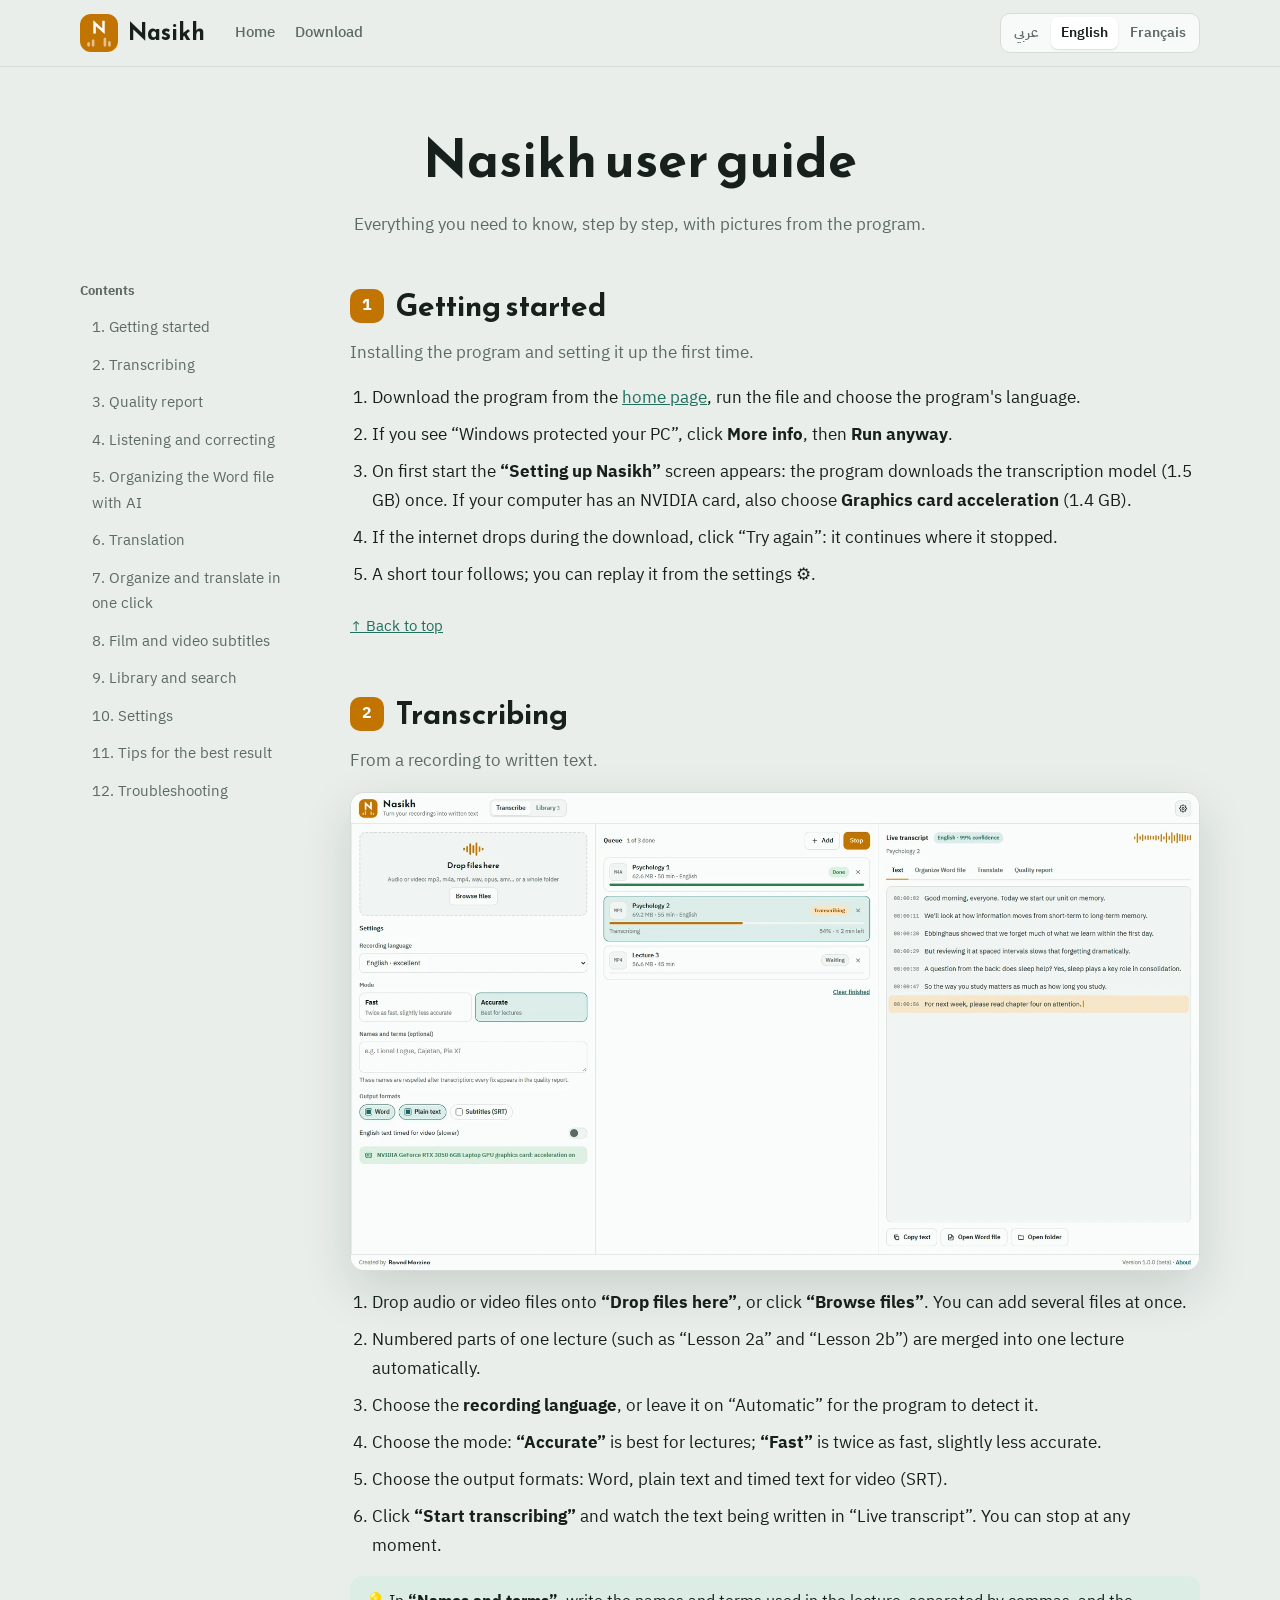
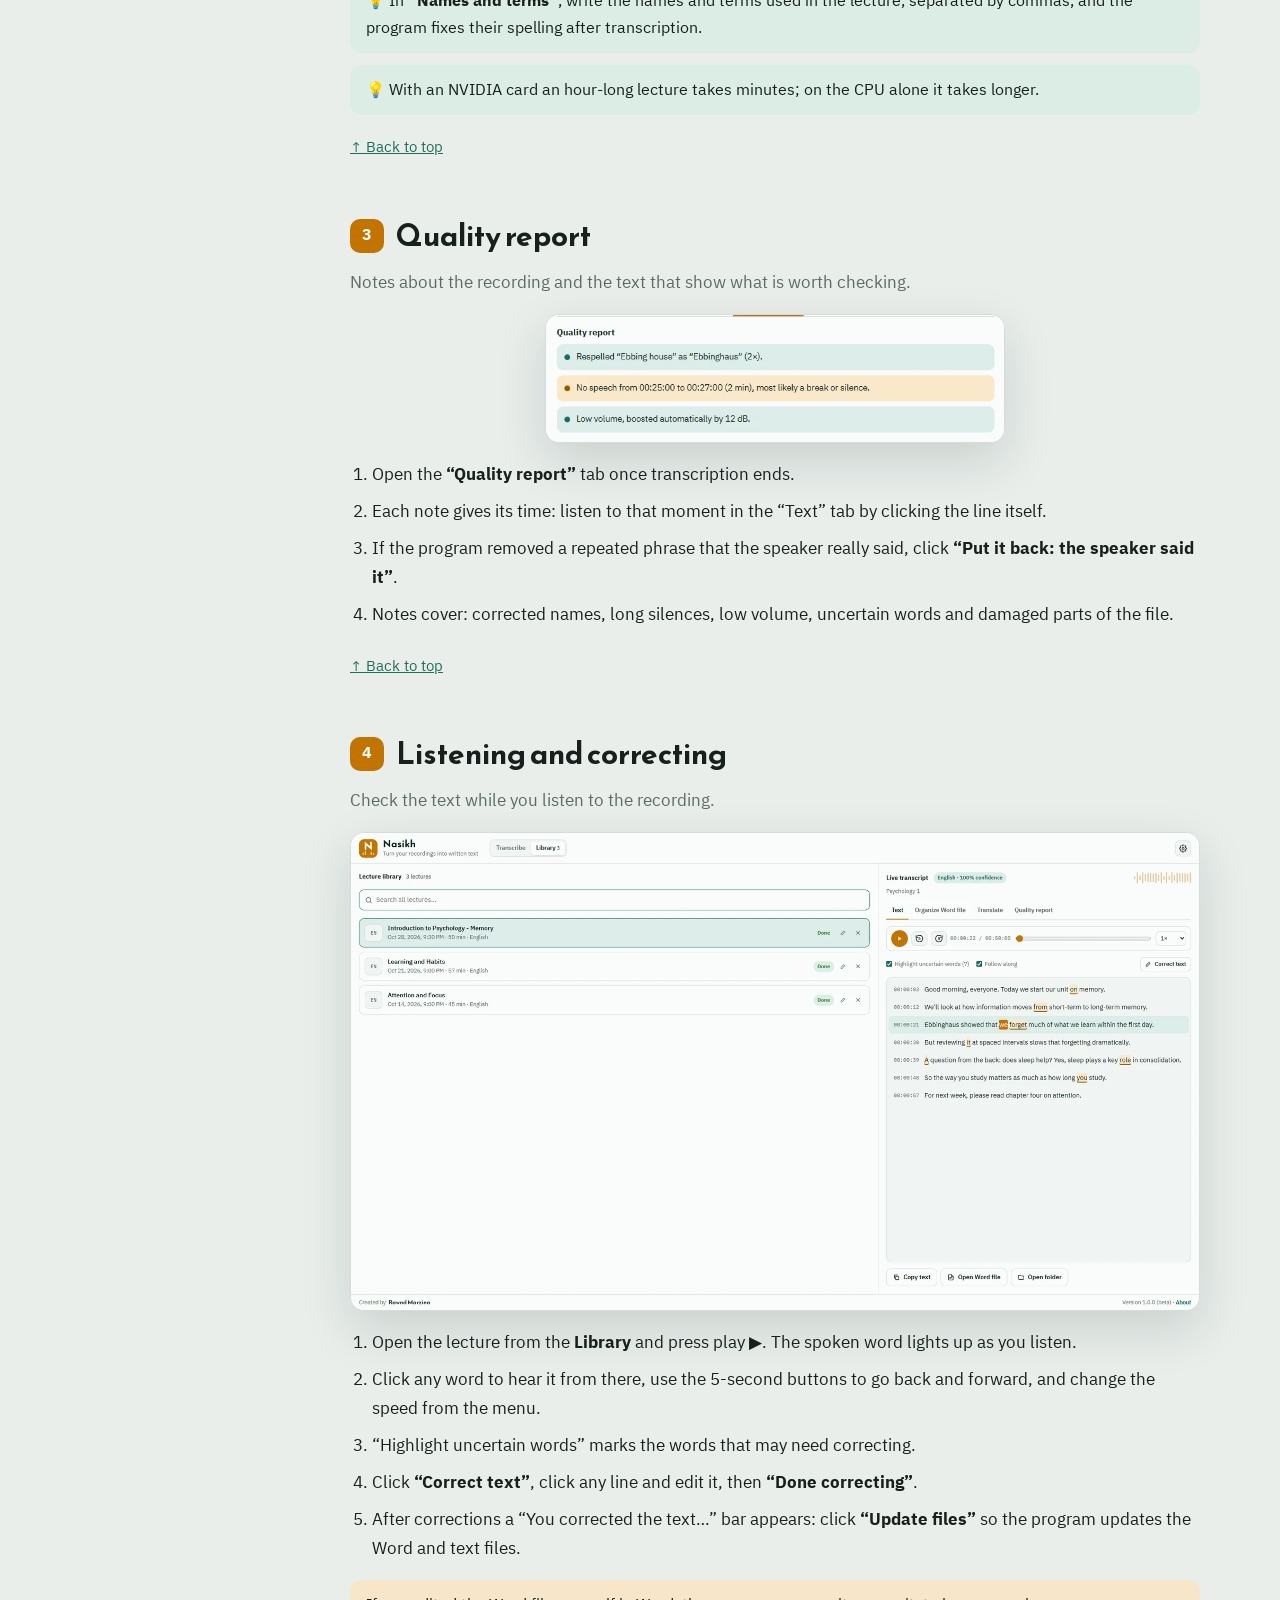
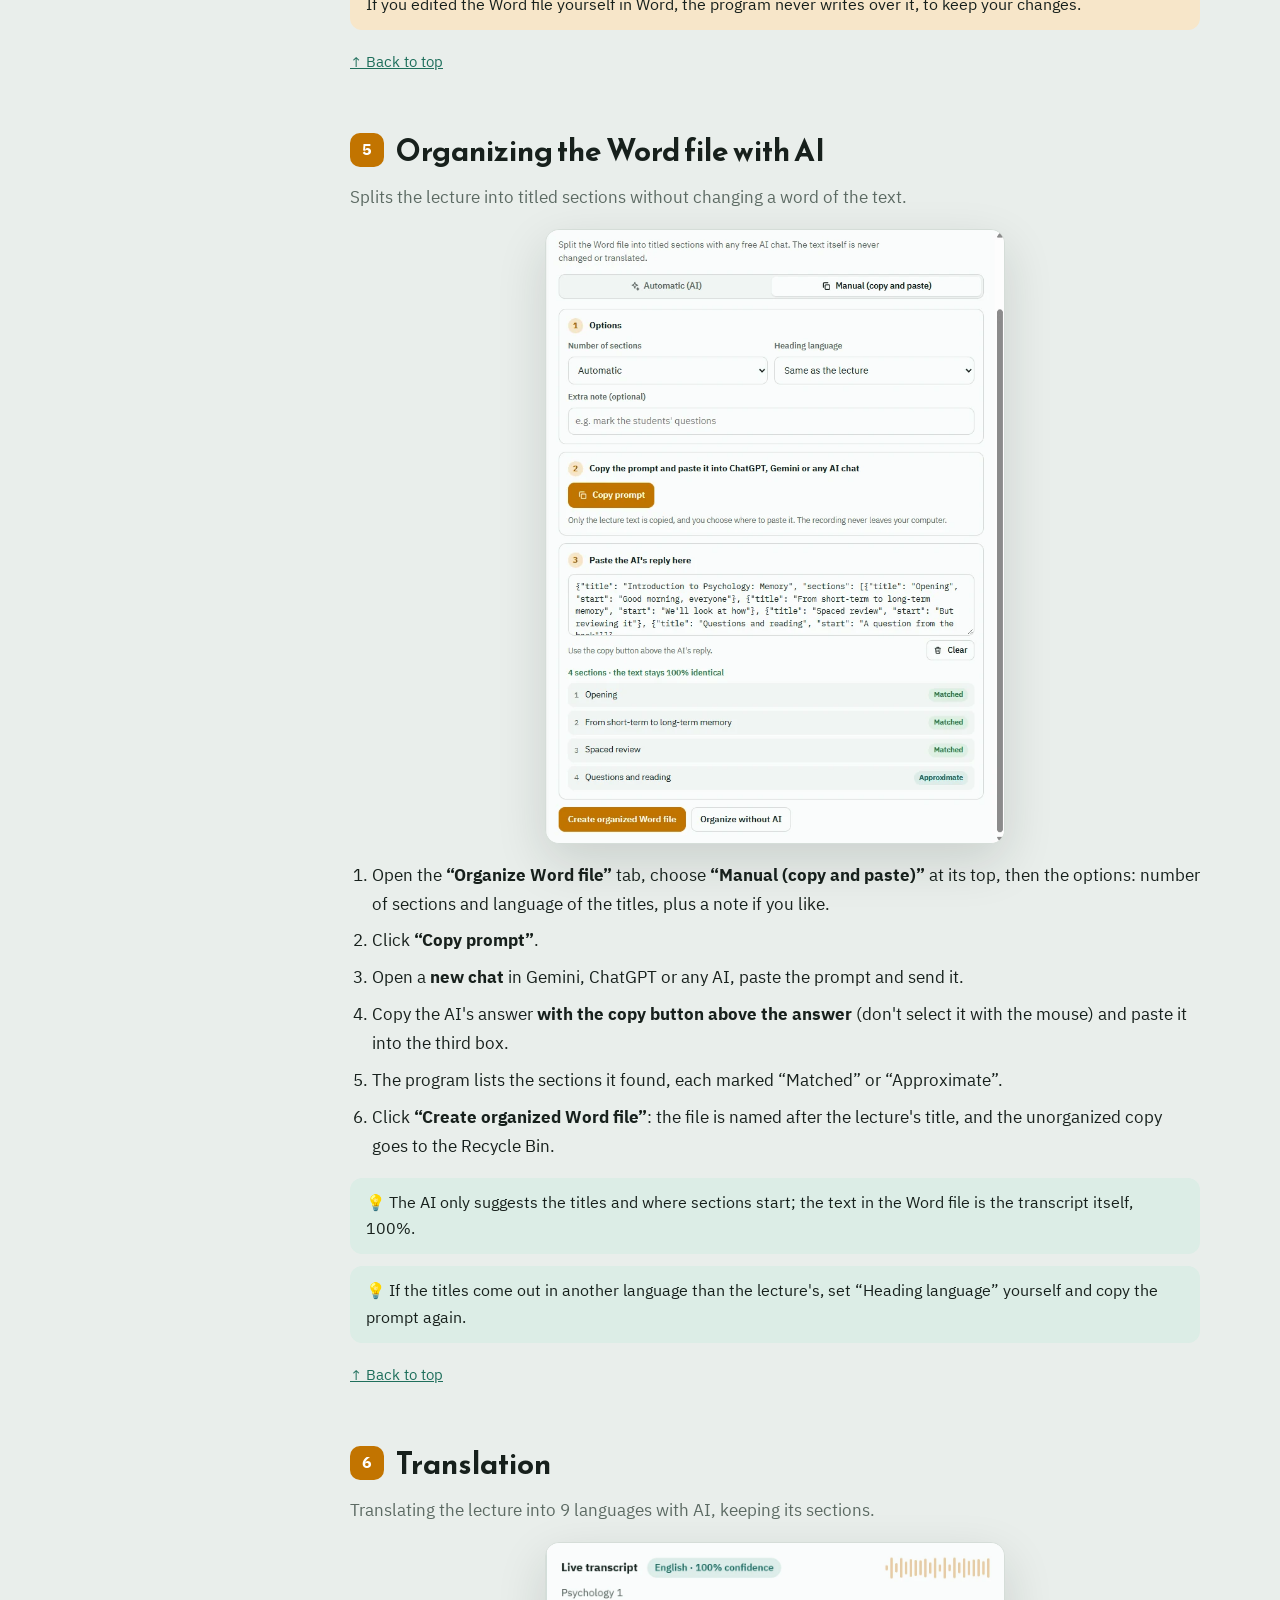
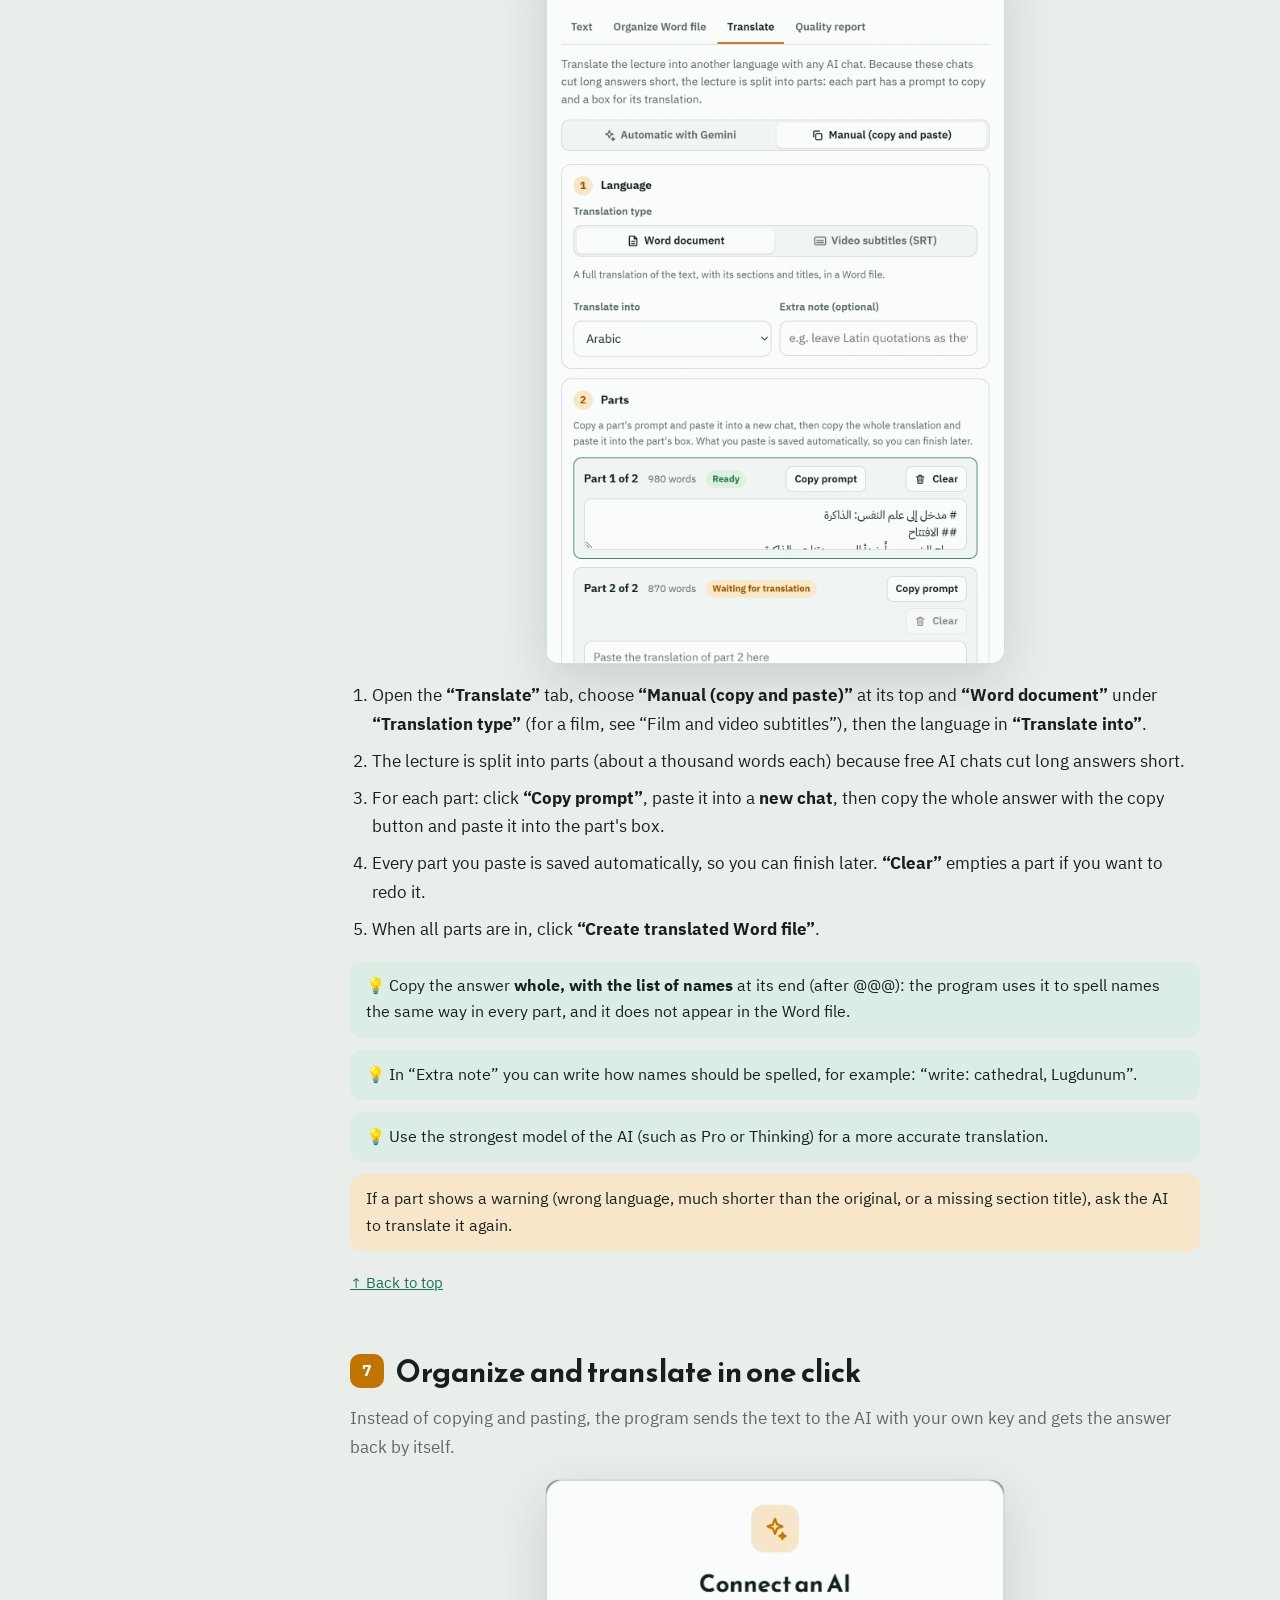
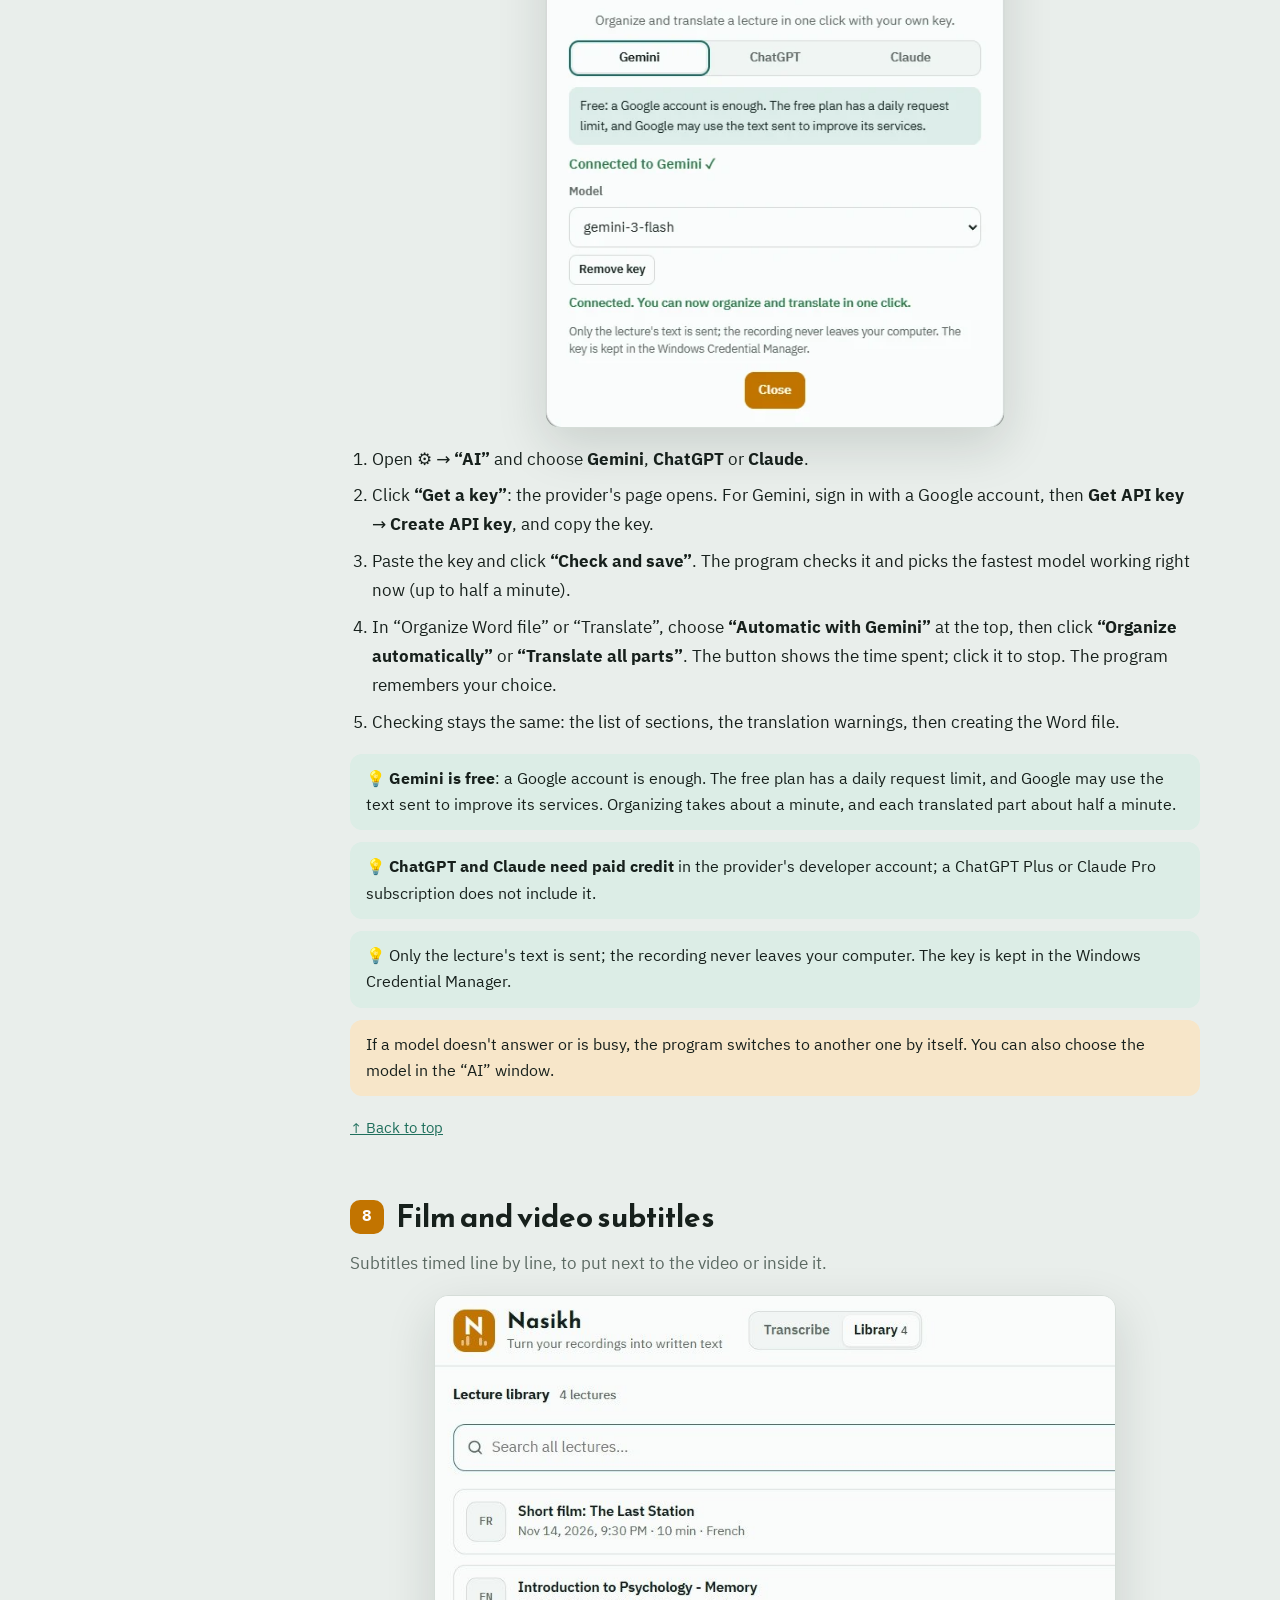
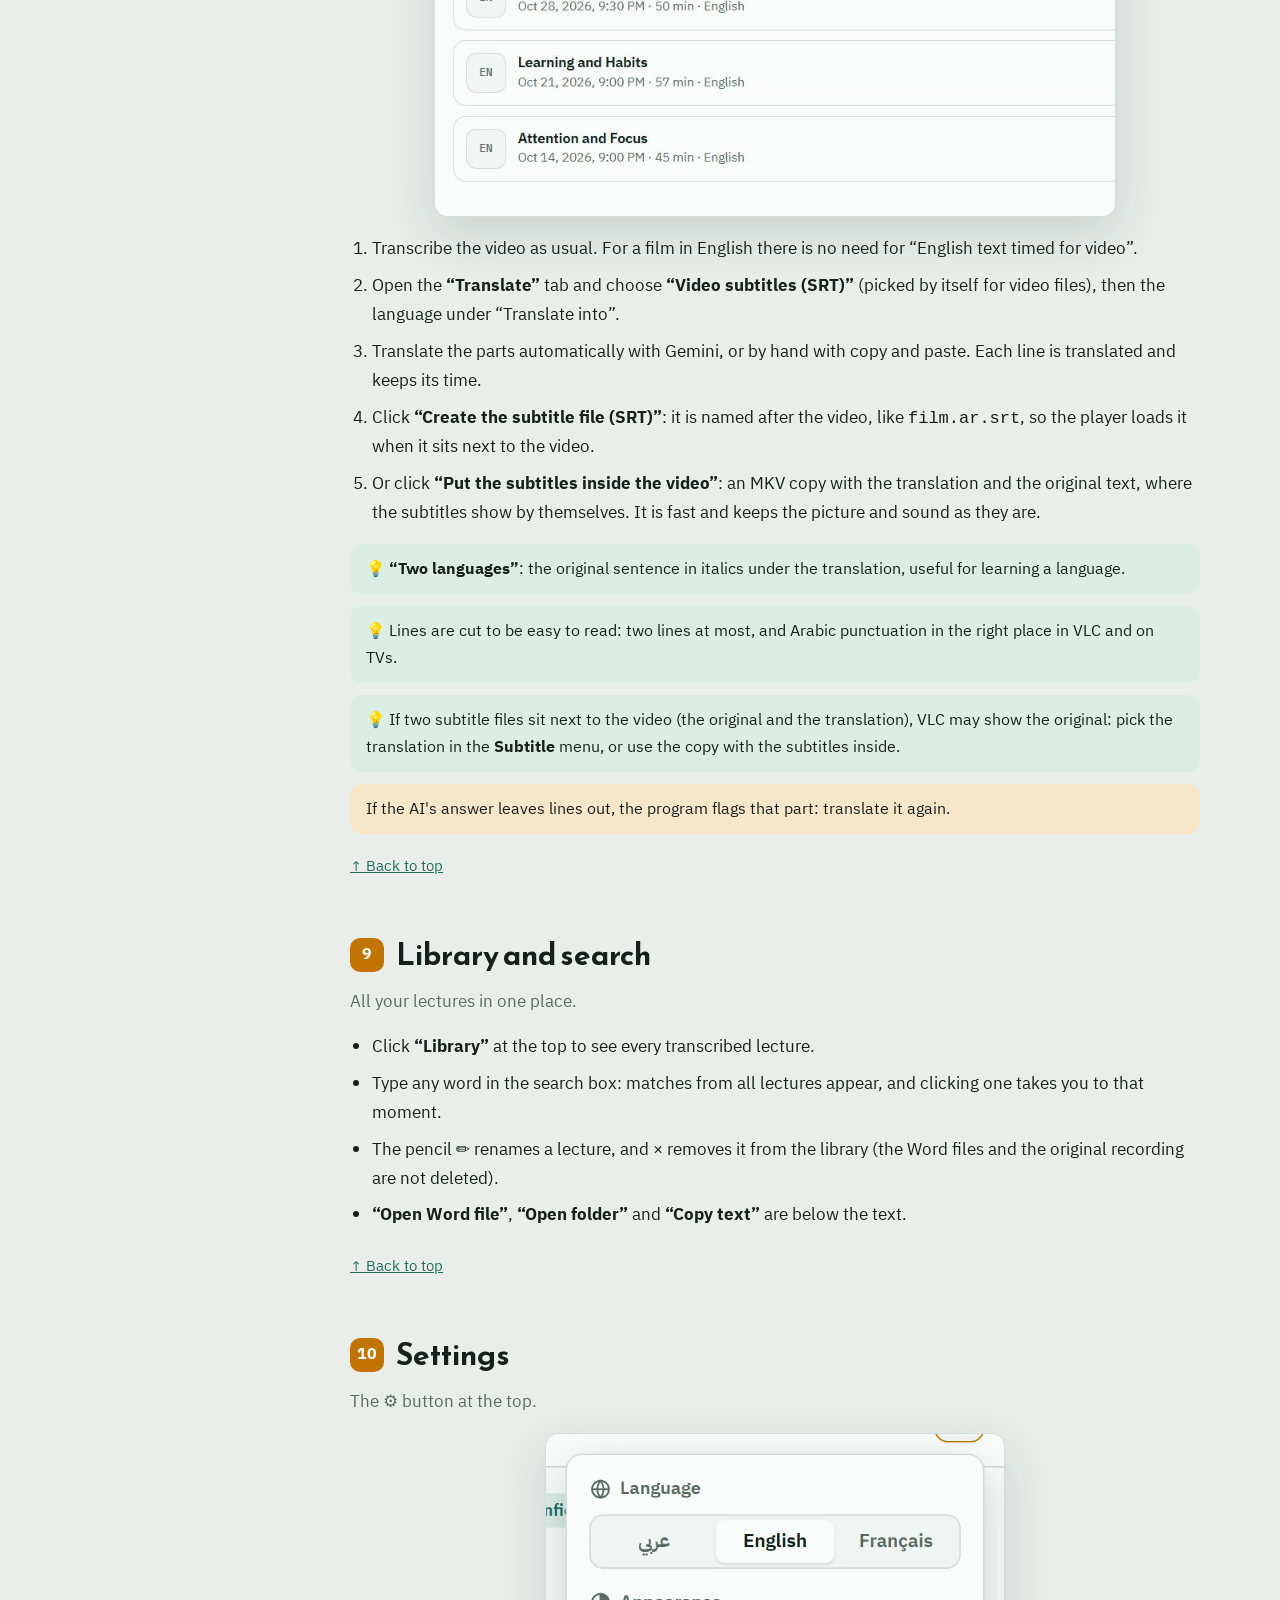
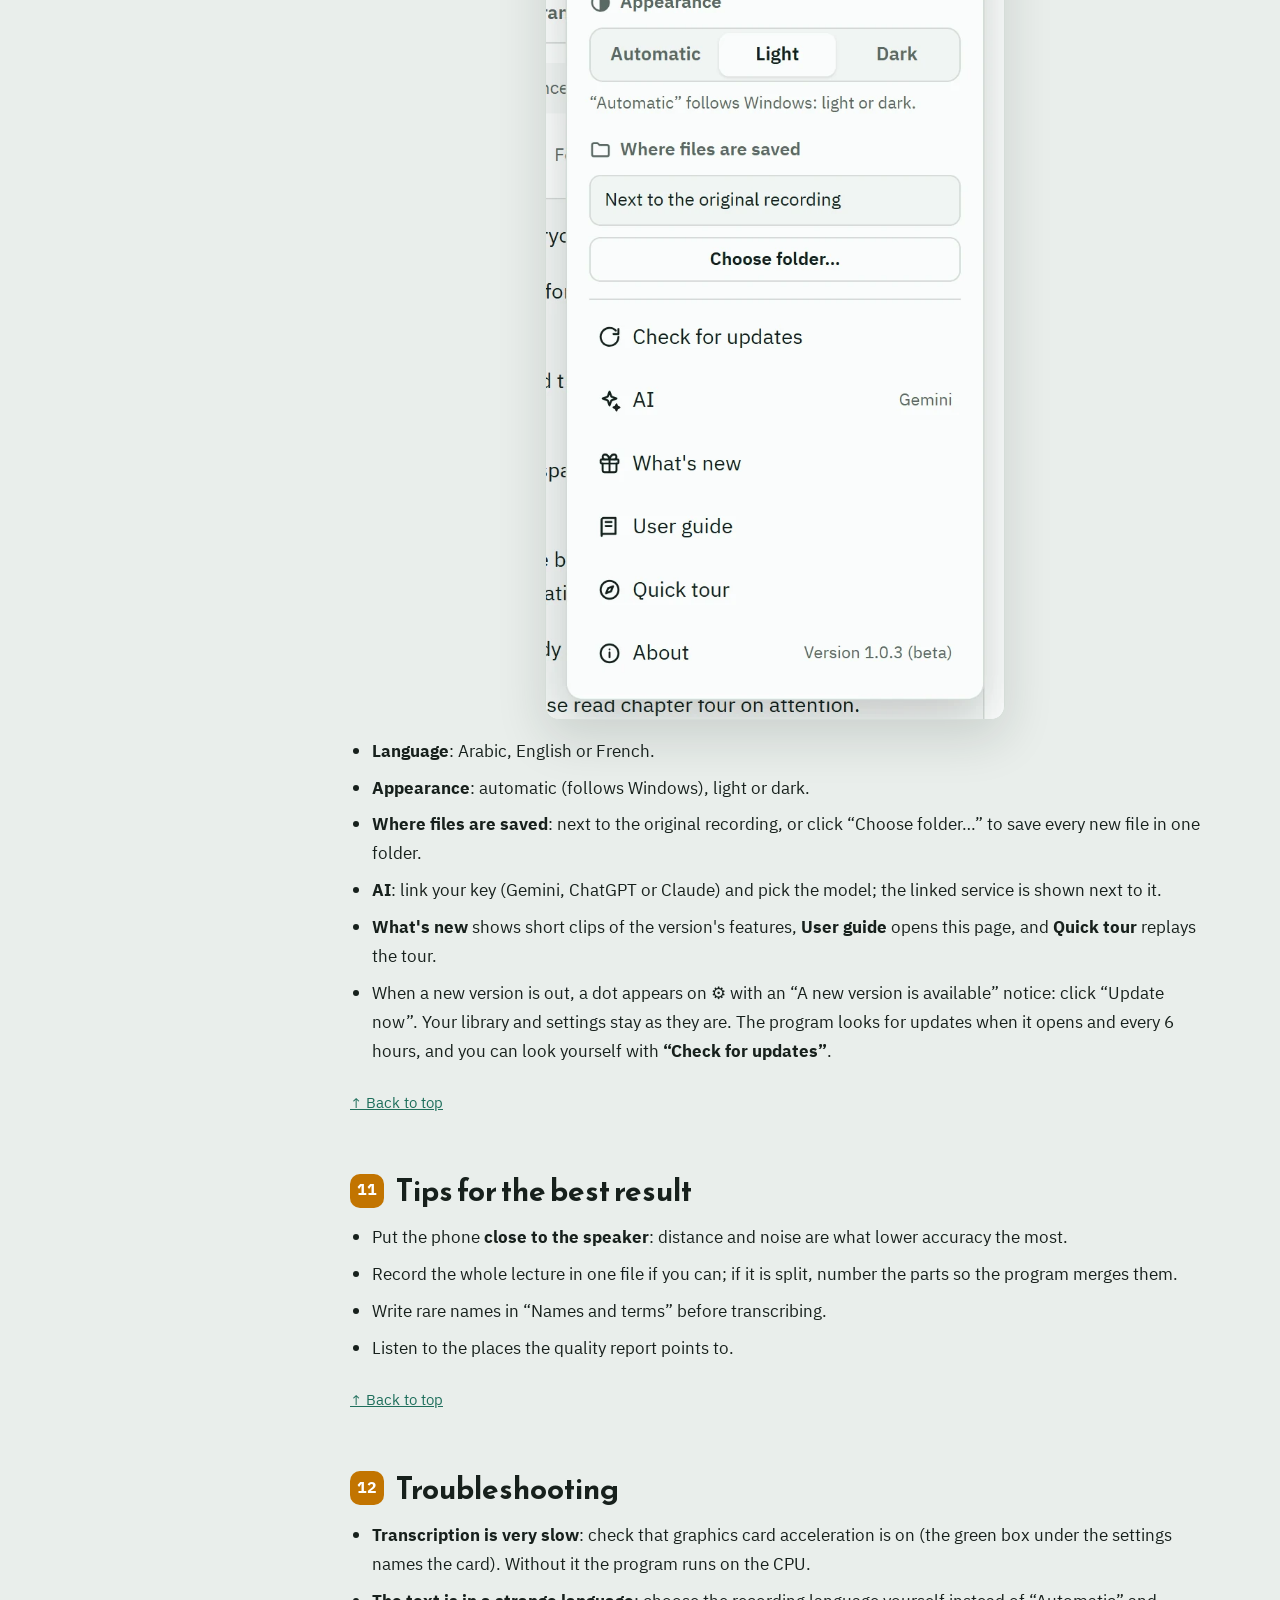
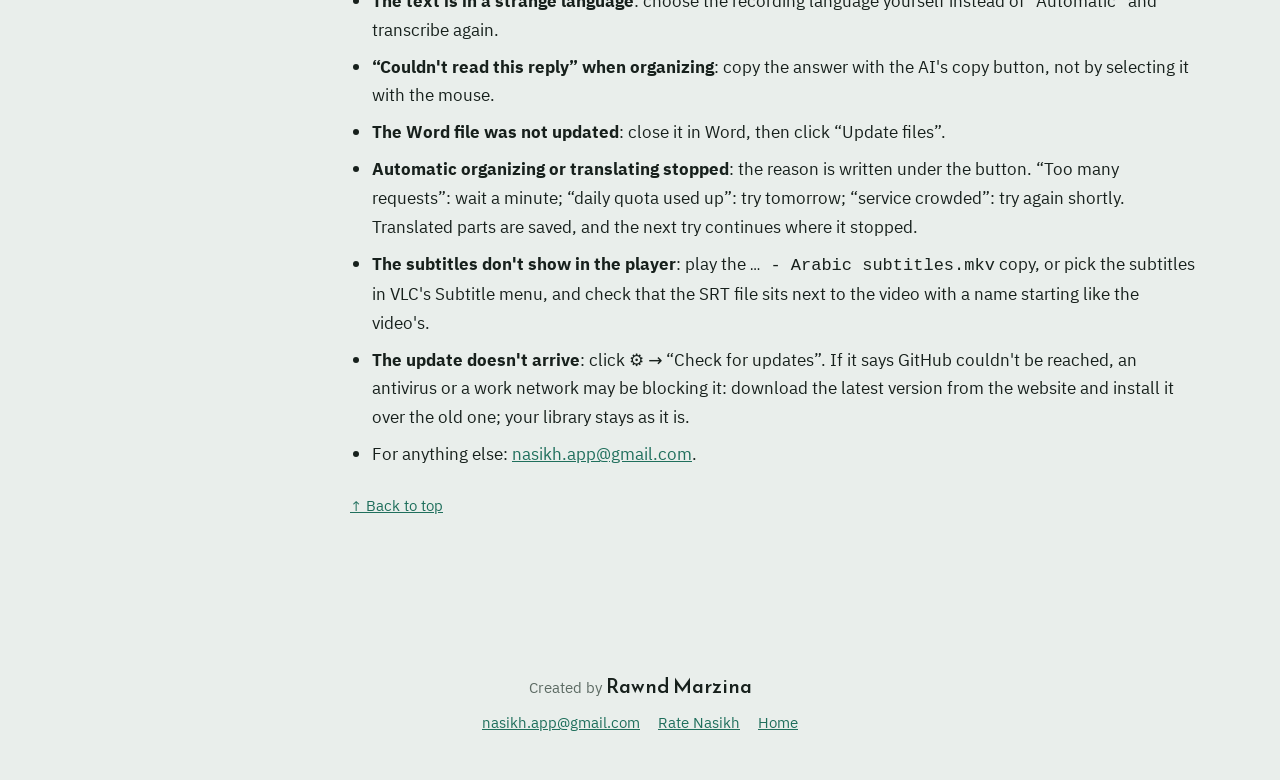
==== commit 170f9572: "Add files via upload" ====
--- a/docs/guide.html
+++ b/docs/guide.html
@@ -172,7 +172,7 @@
           "<b>مكان حفظ الملفات</b>: بجانب التسجيل الأصلي، أو اضغط «اختيار مجلد…» لحفظ كل الملفات الجديدة في مجلد واحد.",
           "<b>الذكاء الاصطناعي</b>: ربط مفتاحك (Gemini أو ChatGPT أو Claude) واختيار النموذج، وبجانبه اسم الخدمة المربوطة.",
           "<b>ما الجديد</b> يعرض مقاطع قصيرة عن ميزات الإصدار، و<b>دليل الاستخدام</b> يفتح هذه الصفحة، و<b>جولة تعريفية</b> تعيد الجولة.",
-          "عند صدور إصدار جديد تظهر نقطة على ⚙ وتنبيه «يتوفر إصدار جديد»: اضغط «حدّث الآن». مكتبتك وإعداداتك تبقى كما هي."
+          "عند صدور إصدار جديد تظهر نقطة على ⚙ وتنبيه «يتوفر إصدار جديد»: اضغط «حدّث الآن». مكتبتك وإعداداتك تبقى كما هي. ويبحث البرنامج عن التحديثات عند فتحه وكل 6 ساعات، ويمكنك البحث بنفسك من <b>«التحقق من التحديثات»</b>."
         ], [], []],
         ["tips", "نصائح لأفضل نتيجة", "", "", [
           "ضع الهاتف <b>قريباً من المحاضر</b> قدر الإمكان، فالمسافة والضجيج أكثر ما يقلّل الدقة.",
@@ -187,6 +187,7 @@
           "<b>لم يُحدَّث ملف Word</b>: أغلق الملف في Word ثم اضغط «تحديث الملفات».",
           "<b>توقّف الترتيب أو الترجمة التلقائية</b>: يكتب البرنامج السبب تحت الزر. «طلبات كثيرة» انتظر دقيقة، و«انتهت الحصة اليومية» حاول غداً، و«الخدمة مزدحمة» حاول بعد قليل. الأجزاء المترجمة محفوظة، والمحاولة التالية تكمل من حيث توقف.",
           "<b>لا تظهر الترجمة في المشغّل</b>: شغّل نسخة <code>… - Arabic subtitles.mkv</code> المدموجة، أو اختر الترجمة من قائمة Subtitle في VLC، وتأكد أن ملف SRT بجانب الفيديو ويبدأ اسمه باسم الفيديو.",
+          "<b>لا يصل التحديث</b>: اضغط ⚙ ← «التحقق من التحديثات». إن قال «تعذّر الوصول إلى GitHub» فقد يمنعه برنامج حماية أو شبكة عمل؛ نزّل أحدث إصدار من الموقع وثبّته فوق القديم، ومكتبتك تبقى كما هي.",
           "لأي مشكلة أخرى: <a href=\"mailto:nasikh.app@gmail.com\">nasikh.app@gmail.com</a>."
         ], [], []]
       ]
@@ -283,7 +284,7 @@
           "<b>Where files are saved</b>: next to the original recording, or click “Choose folder…” to save every new file in one folder.",
           "<b>AI</b>: link your key (Gemini, ChatGPT or Claude) and pick the model; the linked service is shown next to it.",
           "<b>What's new</b> shows short clips of the version's features, <b>User guide</b> opens this page, and <b>Quick tour</b> replays the tour.",
-          "When a new version is out, a dot appears on ⚙ with an “A new version is available” notice: click “Update now”. Your library and settings stay as they are."
+          "When a new version is out, a dot appears on ⚙ with an “A new version is available” notice: click “Update now”. Your library and settings stay as they are. The program looks for updates when it opens and every 6 hours, and you can look yourself with <b>“Check for updates”</b>."
         ], [], []],
         ["tips", "Tips for the best result", "", "", [
           "Put the phone <b>close to the speaker</b>: distance and noise are what lower accuracy the most.",
@@ -298,6 +299,7 @@
           "<b>The Word file was not updated</b>: close it in Word, then click “Update files”.",
           "<b>Automatic organizing or translating stopped</b>: the reason is written under the button. “Too many requests”: wait a minute; “daily quota used up”: try tomorrow; “service crowded”: try again shortly. Translated parts are saved, and the next try continues where it stopped.",
           "<b>The subtitles don't show in the player</b>: play the <code>… - Arabic subtitles.mkv</code> copy, or pick the subtitles in VLC's Subtitle menu, and check that the SRT file sits next to the video with a name starting like the video's.",
+          "<b>The update doesn't arrive</b>: click ⚙ → “Check for updates”. If it says GitHub couldn't be reached, an antivirus or a work network may be blocking it: download the latest version from the website and install it over the old one; your library stays as it is.",
           "For anything else: <a href=\"mailto:nasikh.app@gmail.com\">nasikh.app@gmail.com</a>."
         ], [], []]
       ]
@@ -394,7 +396,7 @@
           "<b>Emplacement des fichiers</b> : à côté de l'enregistrement d'origine, ou cliquez sur « Choisir un dossier… » pour enregistrer tous les nouveaux fichiers au même endroit.",
           "<b>IA</b> : relier votre clé (Gemini, ChatGPT ou Claude) et choisir le modèle ; le service relié est indiqué à côté.",
           "<b>Nouveautés</b> montre de courtes vidéos des fonctions de la version, <b>Guide d'utilisation</b> ouvre cette page, et <b>Visite guidée</b> relance la visite.",
-          "Quand une nouvelle version sort, un point apparaît sur ⚙ avec l'avis « Une nouvelle version est disponible » : cliquez sur « Mettre à jour ». Votre bibliothèque et vos réglages restent tels quels."
+          "Quand une nouvelle version sort, un point apparaît sur ⚙ avec l'avis « Une nouvelle version est disponible » : cliquez sur « Mettre à jour ». Votre bibliothèque et vos réglages restent tels quels. Le programme cherche les mises à jour à l'ouverture et toutes les 6 heures, et vous pouvez chercher vous-même avec <b>« Rechercher des mises à jour »</b>."
         ], [], []],
         ["tips", "Conseils pour un meilleur résultat", "", "", [
           "Placez le téléphone <b>près de l'orateur</b> : la distance et le bruit sont ce qui fait le plus baisser la précision.",
@@ -409,6 +411,7 @@
           "<b>Le Word n'a pas été mis à jour</b> : fermez-le dans Word, puis cliquez sur « Mettre à jour les fichiers ».",
           "<b>L'organisation ou la traduction automatique s'est arrêtée</b> : la raison est écrite sous le bouton. « Trop de requêtes » : attendez une minute ; « quota quotidien épuisé » : réessayez demain ; « service saturé » : réessayez bientôt. Les parties traduites sont enregistrées, et l'essai suivant reprend là où il s'est arrêté.",
           "<b>Les sous-titres ne s'affichent pas dans le lecteur</b> : lancez la copie <code>… - French subtitles.mkv</code>, ou choisissez les sous-titres dans le menu Sous-titres de VLC, et vérifiez que le fichier SRT est à côté de la vidéo et que son nom commence comme celui de la vidéo.",
+          "<b>La mise à jour n'arrive pas</b> : cliquez sur ⚙ → « Rechercher des mises à jour ». S'il est impossible de joindre GitHub, un antivirus ou un réseau d'entreprise le bloque peut-être : téléchargez la dernière version sur le site et installez-la par-dessus l'ancienne ; votre bibliothèque reste intacte.",
           "Pour tout le reste : <a href=\"mailto:nasikh.app@gmail.com\">nasikh.app@gmail.com</a>."
         ], [], []]
       ]
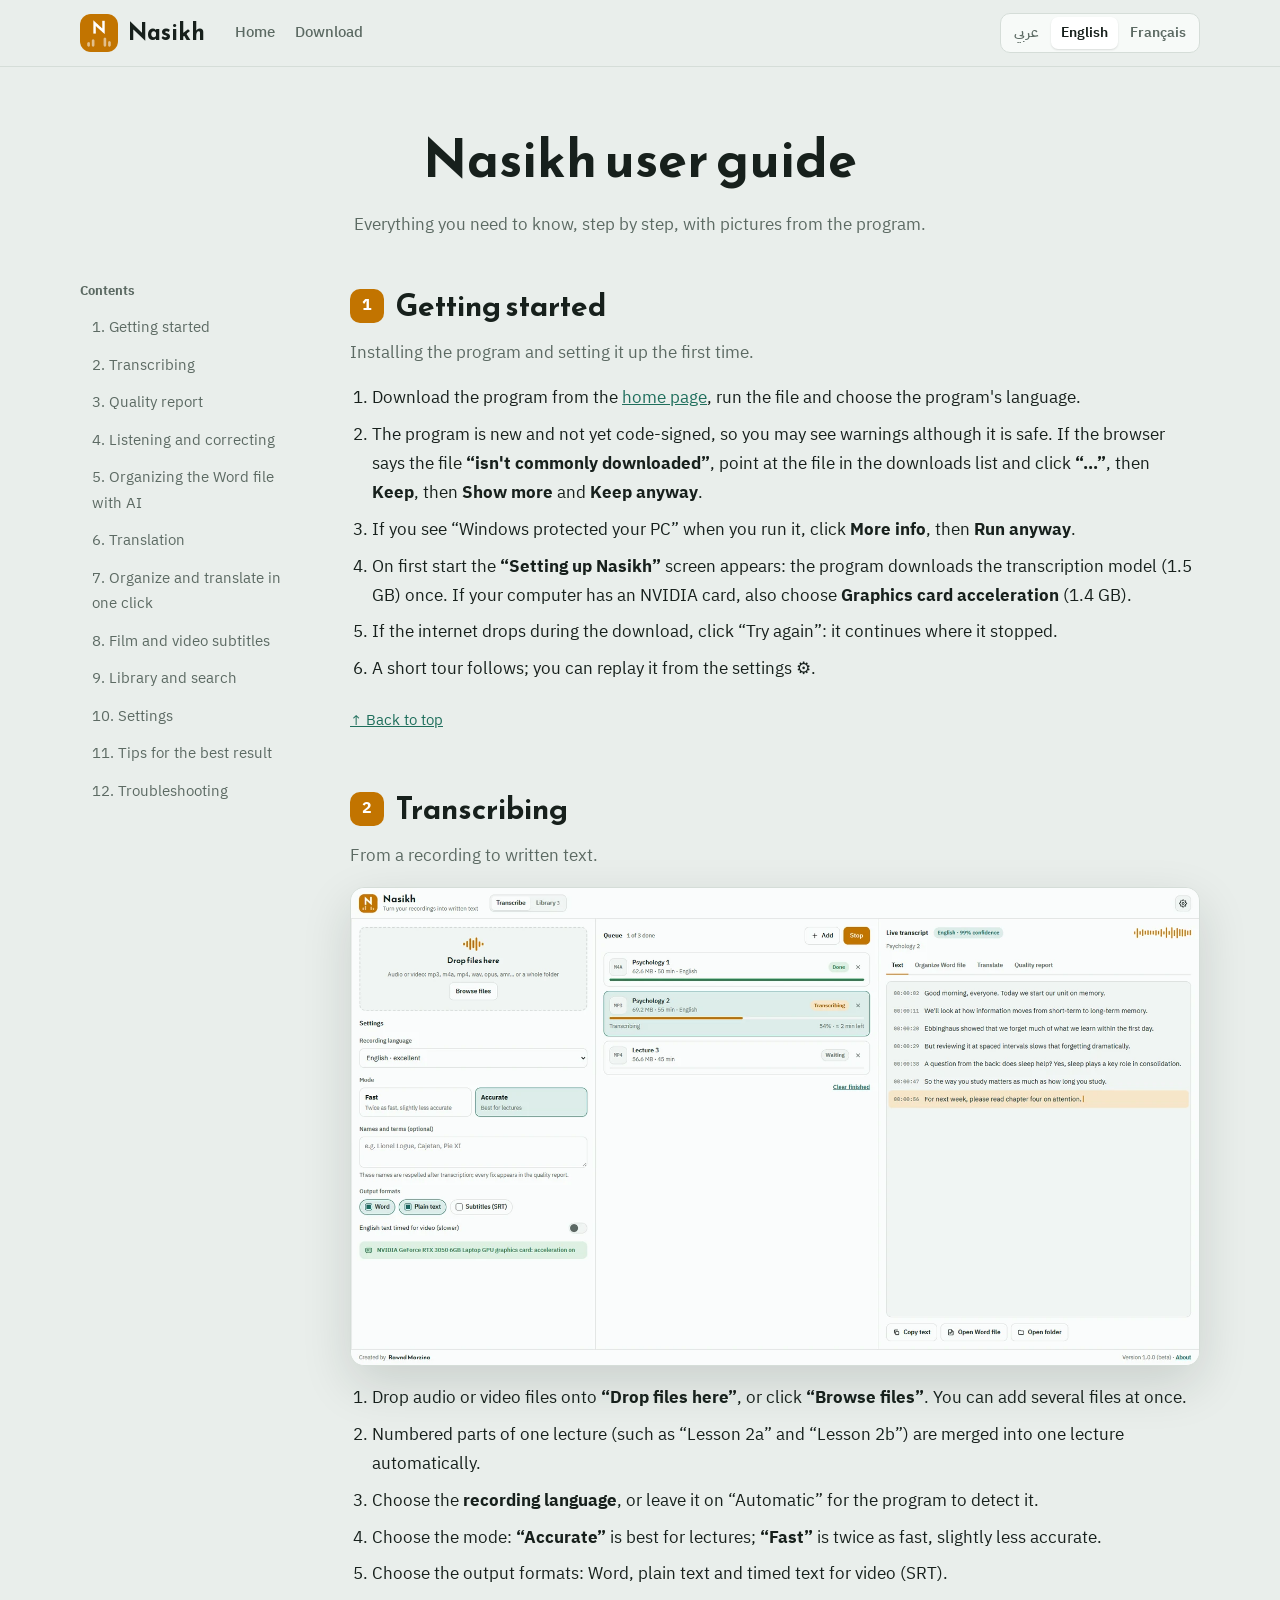
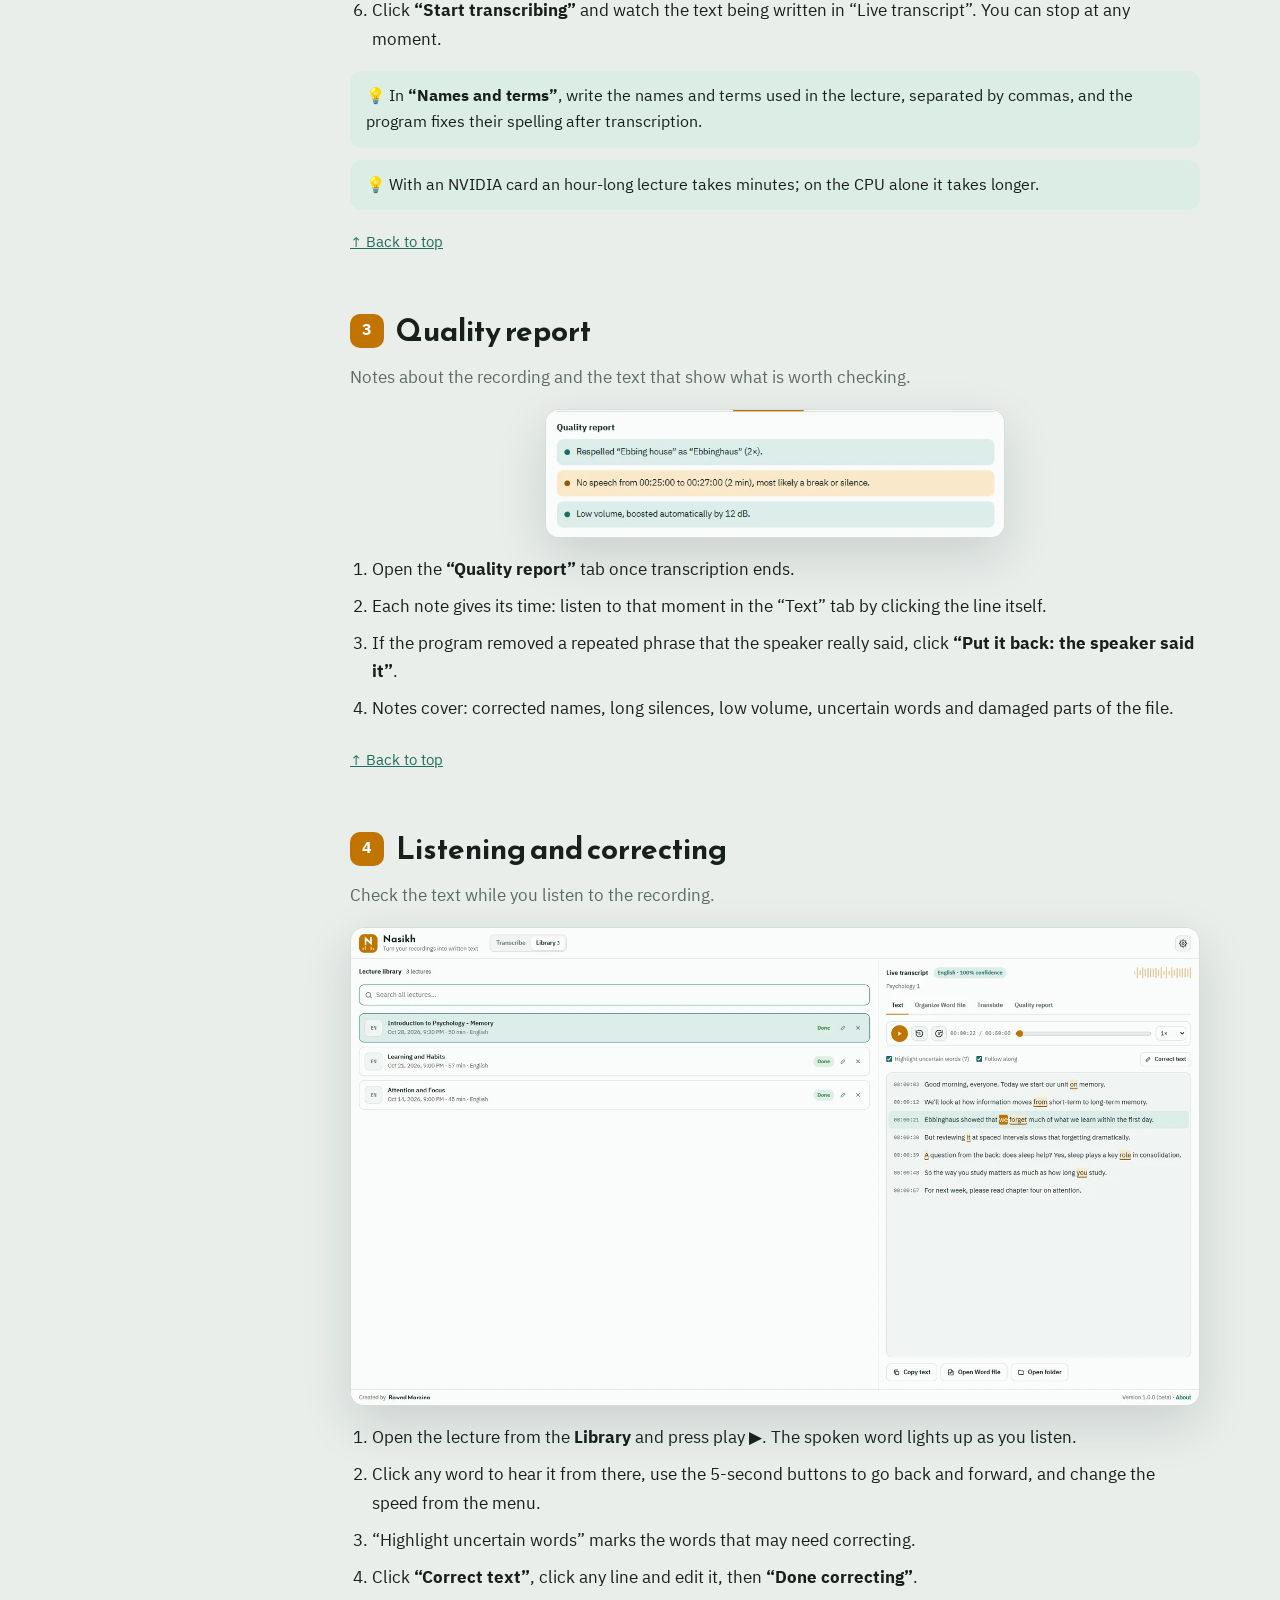
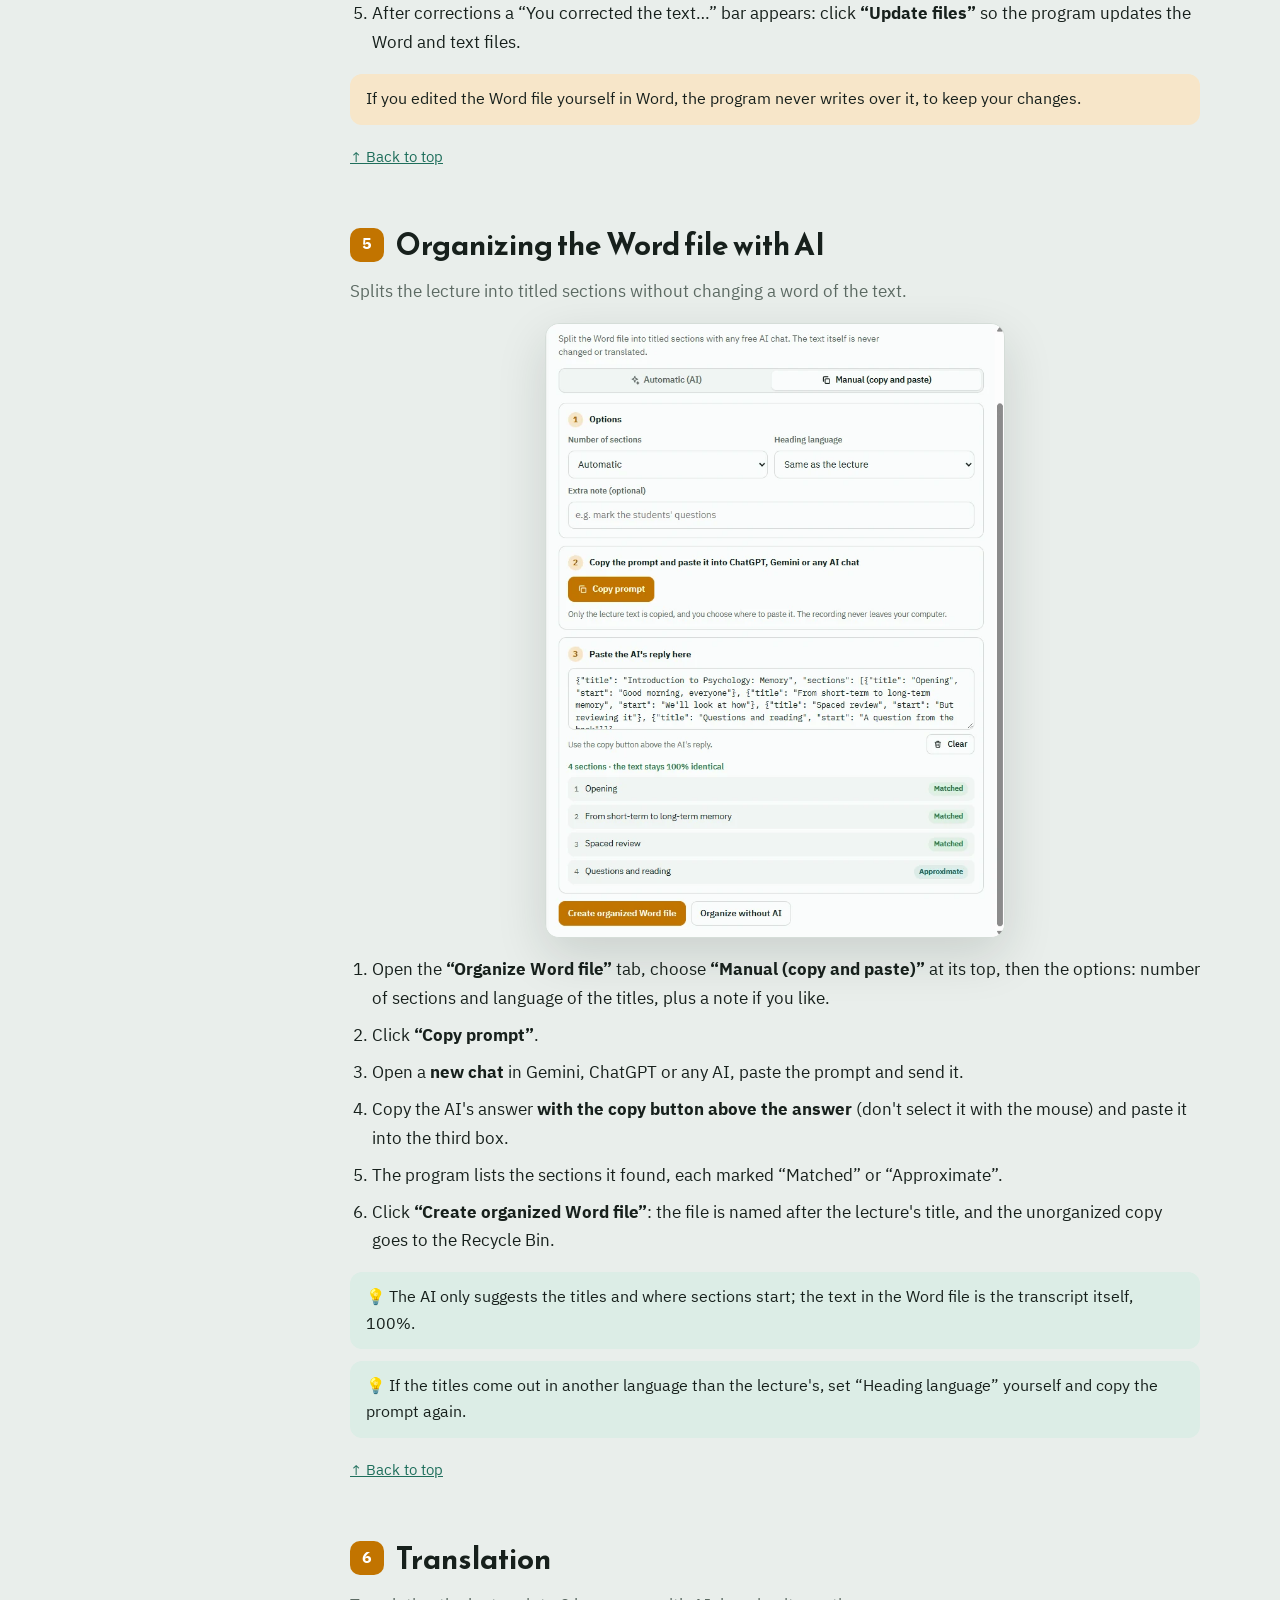
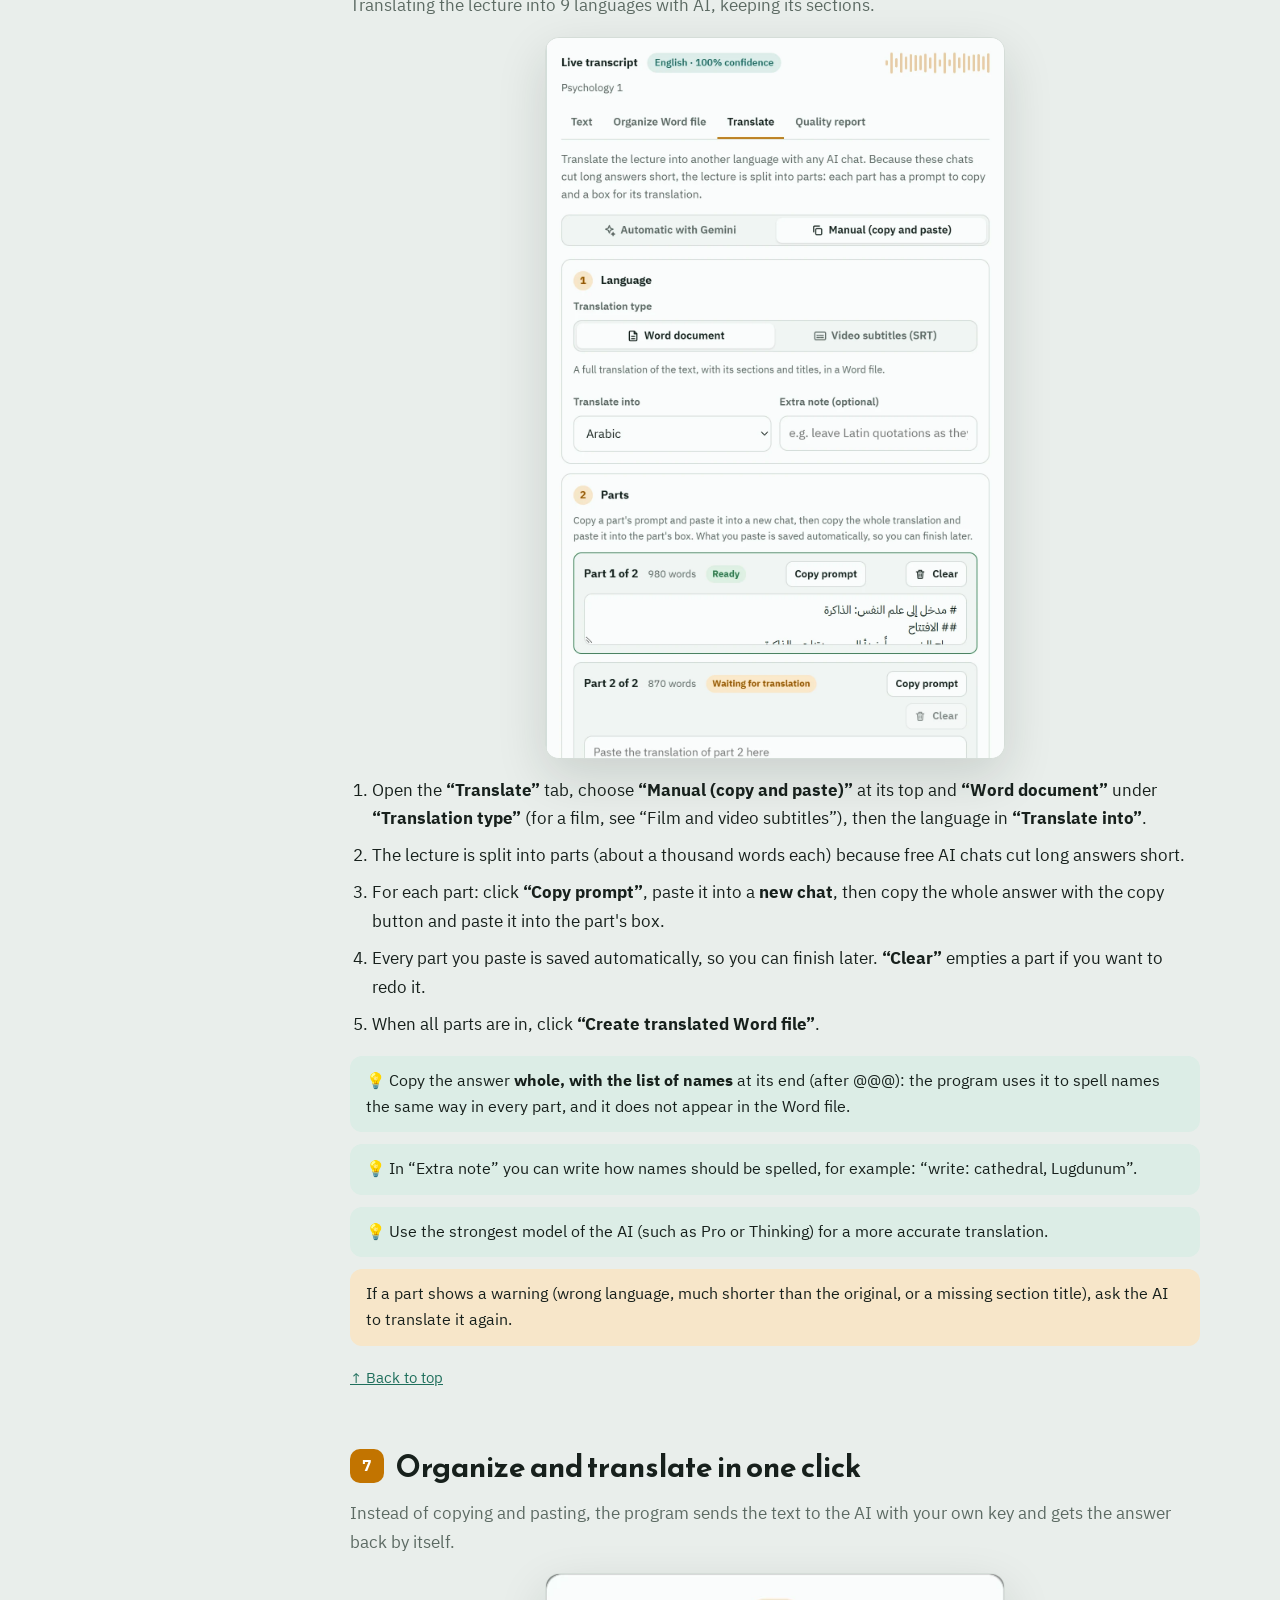
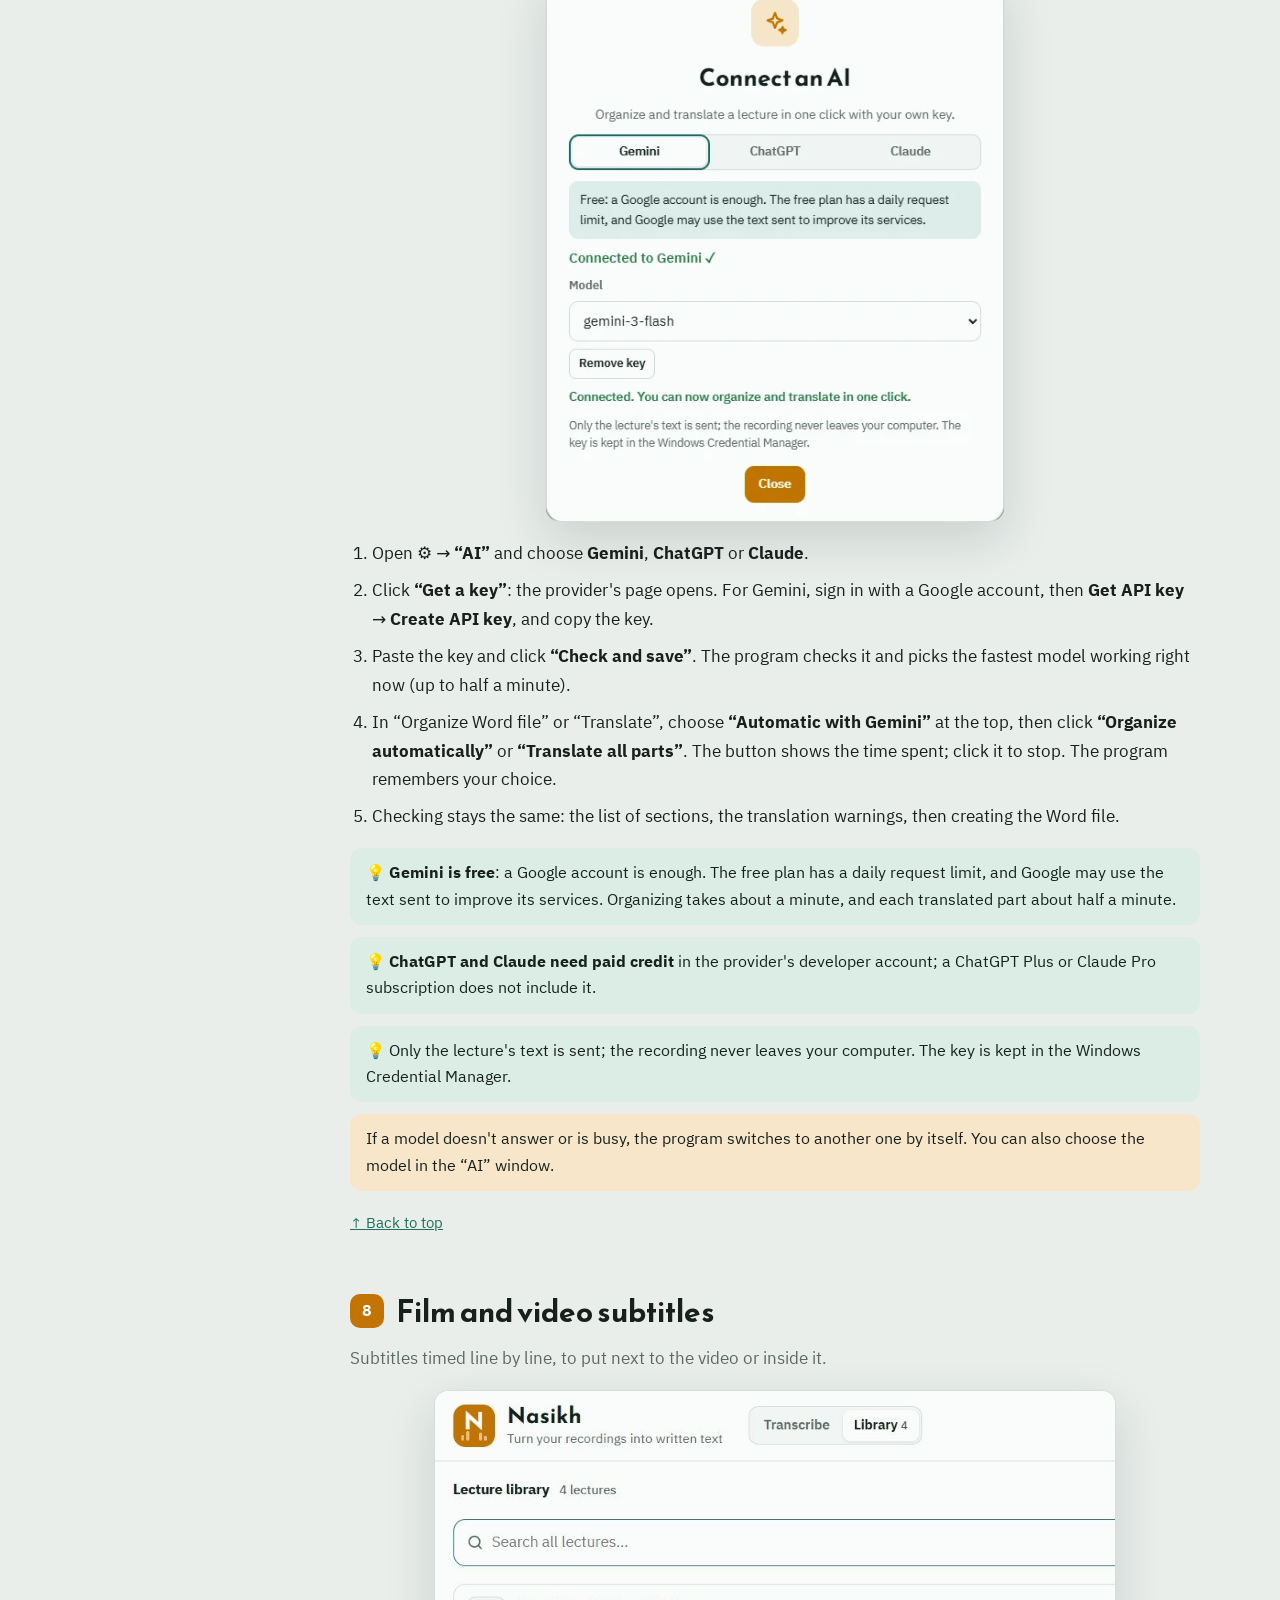
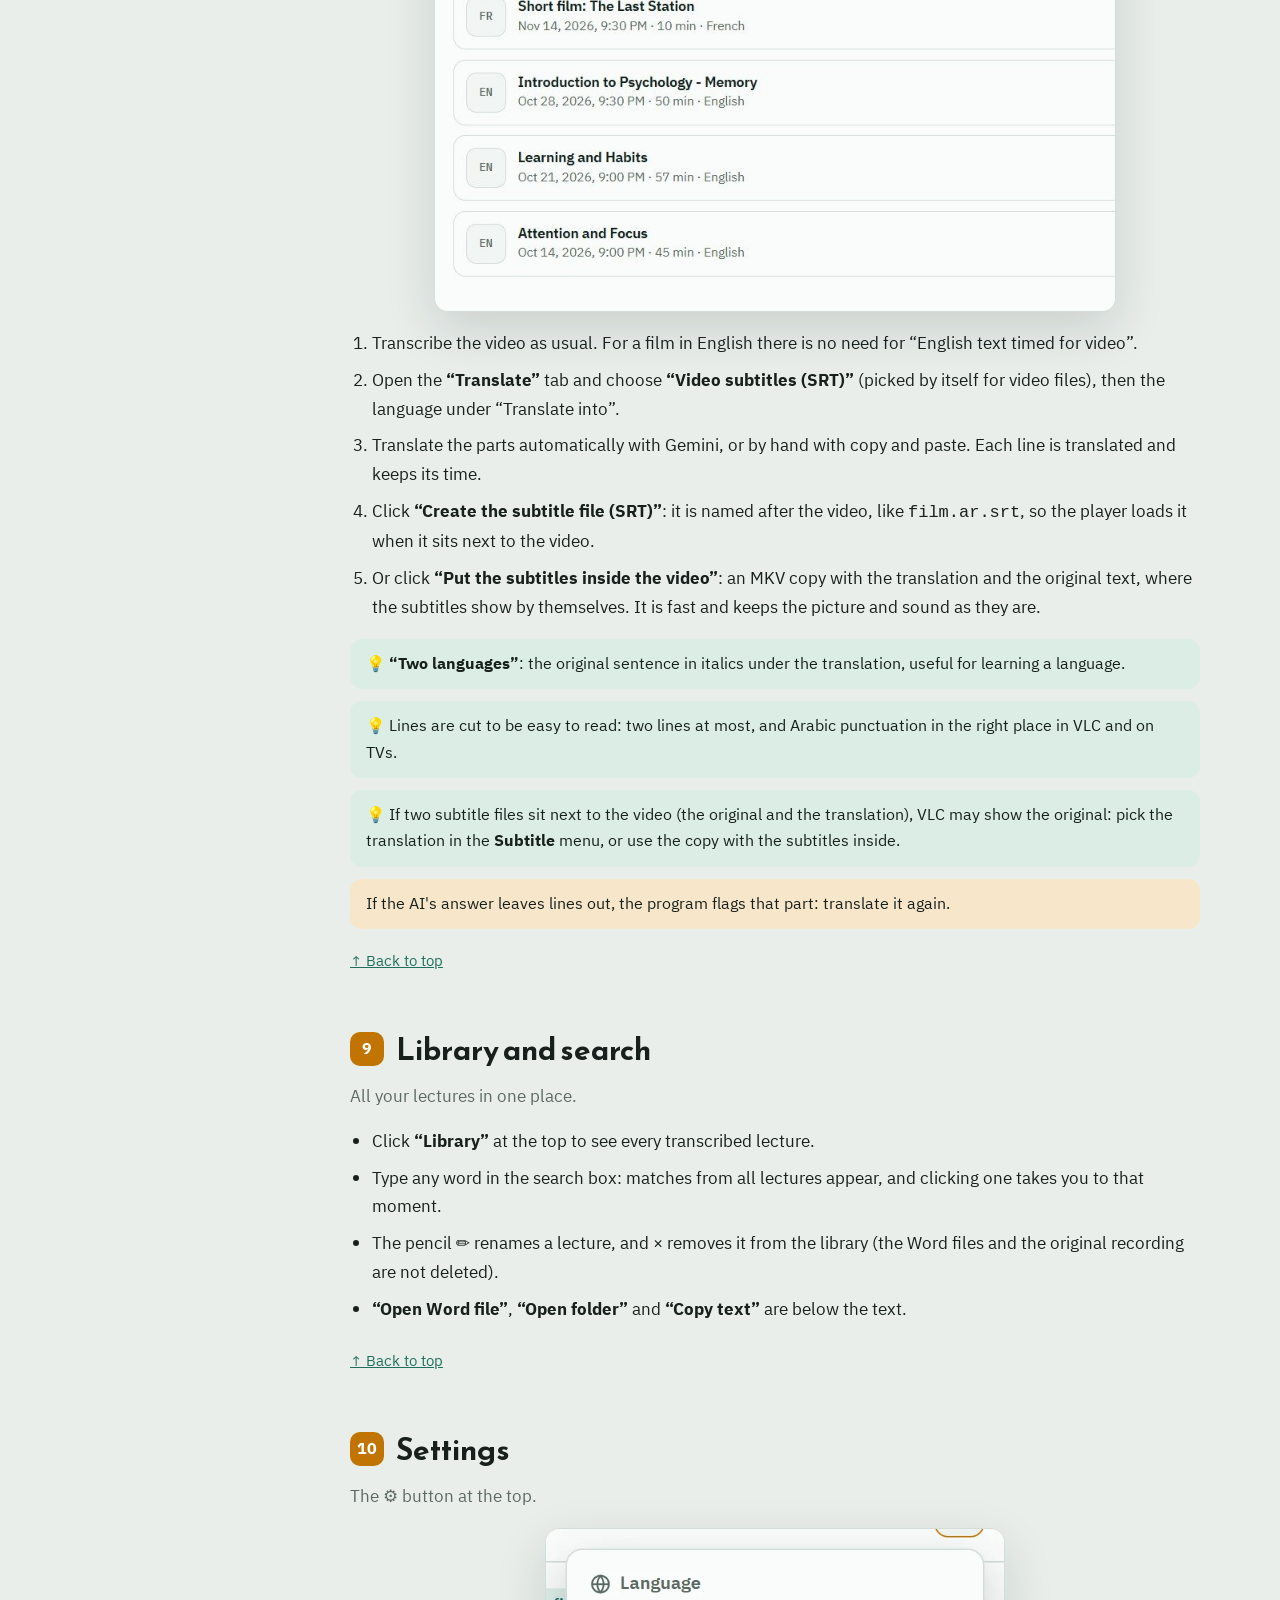
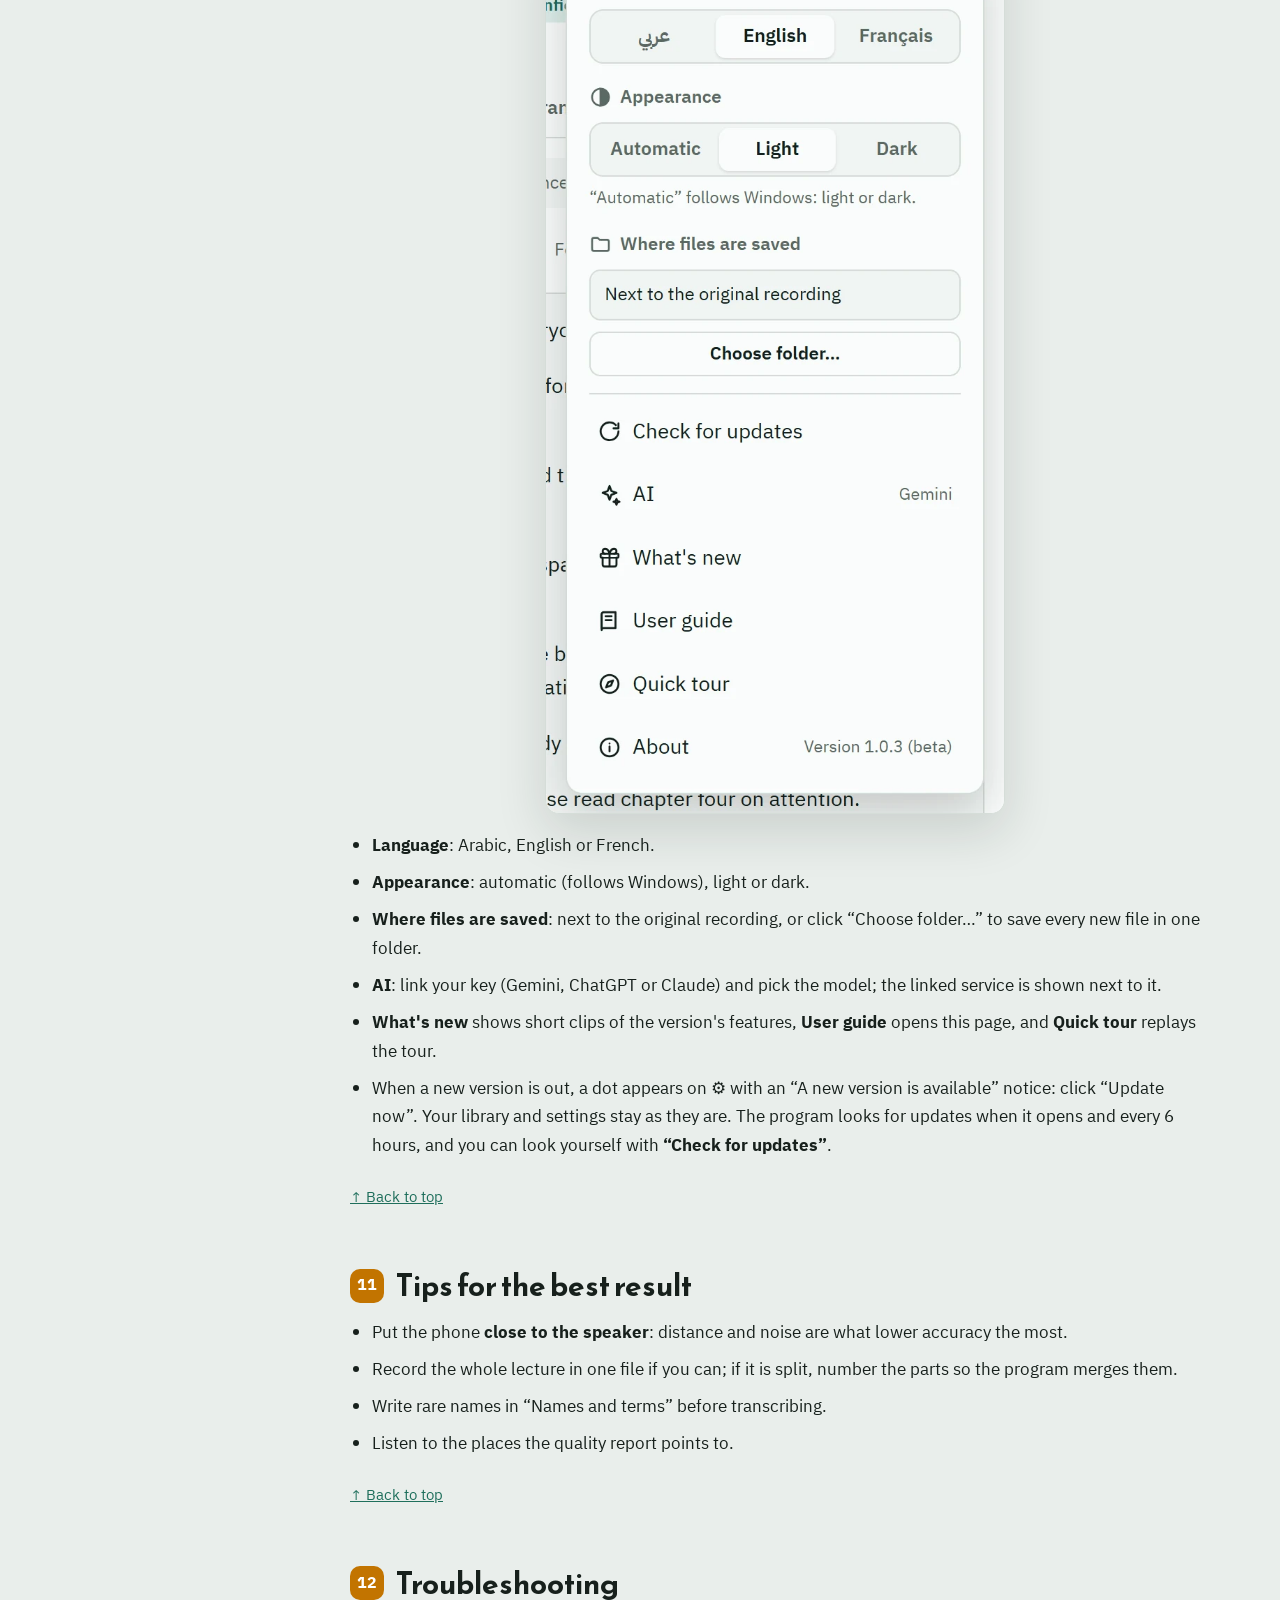
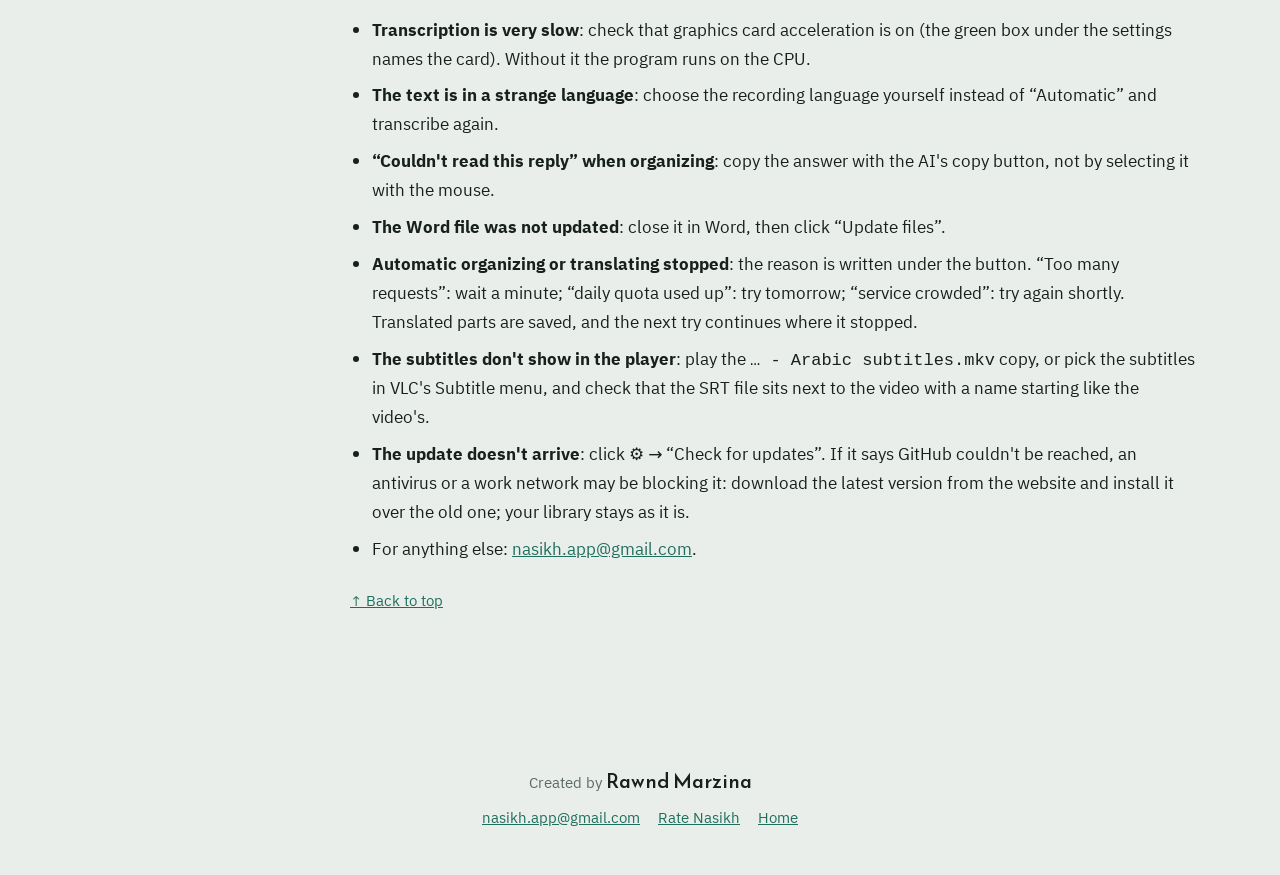
==== commit 8e0491c0: "Add files via upload" ====
--- a/docs/guide.html
+++ b/docs/guide.html
@@ -87,7 +87,8 @@
       sections: [
         ["start", "البداية", "تثبيت البرنامج وتجهيزه أول مرة.", "", [
           "نزّل البرنامج من <a href=\"./\">الصفحة الرئيسية</a> وشغّل الملف، واختر لغة البرنامج.",
-          "إن ظهرت رسالة «Windows protected your PC» فاضغط <b>More info</b> ثم <b>Run anyway</b>.",
+          "البرنامج جديد وغير موقّع رقمياً بعد، لذلك قد تظهر تحذيرات وهو سليم. إن قال المتصفح إن الملف <b>«⁨isn't commonly downloaded⁩»</b> فمرّر الماوس على الملف في قائمة التنزيلات واضغط <b>«…»</b> ثم <b>⁨Keep⁩</b>، ثم <b>⁨Show more⁩</b> ثم <b>⁨Keep anyway⁩</b>.",
+          "إن ظهرت رسالة «⁨Windows protected your PC⁩» عند التشغيل فاضغط <b>⁨More info⁩</b> ثم <b>⁨Run anyway⁩</b>.",
           "عند أول تشغيل تظهر شاشة <b>«تجهيز ناسخ»</b>: ينزّل البرنامج نموذج التفريغ (1.5 غ.ب) مرة واحدة فقط. إن كان في جهازك كرت NVIDIA فاختر أيضاً <b>تسريع بكرت الشاشة</b> (1.4 غ.ب).",
           "إن انقطع الإنترنت أثناء التنزيل فاضغط «إعادة المحاولة»: يكمل من حيث توقف.",
           "بعدها تظهر جولة تعريفية قصيرة، ويمكنك إعادتها من الإعدادات ⚙."
@@ -199,7 +200,8 @@
       sections: [
         ["start", "Getting started", "Installing the program and setting it up the first time.", "", [
           "Download the program from the <a href=\"./\">home page</a>, run the file and choose the program's language.",
-          "If you see “Windows protected your PC”, click <b>More info</b>, then <b>Run anyway</b>.",
+          "The program is new and not yet code-signed, so you may see warnings although it is safe. If the browser says the file <b>“isn't commonly downloaded”</b>, point at the file in the downloads list and click <b>“…”</b>, then <b>Keep</b>, then <b>Show more</b> and <b>Keep anyway</b>.",
+          "If you see “Windows protected your PC” when you run it, click <b>More info</b>, then <b>Run anyway</b>.",
           "On first start the <b>“Setting up Nasikh”</b> screen appears: the program downloads the transcription model (1.5 GB) once. If your computer has an NVIDIA card, also choose <b>Graphics card acceleration</b> (1.4 GB).",
           "If the internet drops during the download, click “Try again”: it continues where it stopped.",
           "A short tour follows; you can replay it from the settings ⚙."
@@ -311,7 +313,8 @@
       sections: [
         ["start", "Pour commencer", "Installer le programme et le préparer la première fois.", "", [
           "Téléchargez le programme depuis la <a href=\"./\">page d'accueil</a>, lancez le fichier et choisissez la langue du programme.",
-          "Si « Windows a protégé votre ordinateur » s'affiche, cliquez sur <b>Informations complémentaires</b>, puis <b>Exécuter quand même</b>.",
+          "Le programme est nouveau et pas encore signé, des avertissements peuvent donc s'afficher bien qu'il soit sûr. Si le navigateur indique que le fichier <b>« n'est pas téléchargé couramment »</b>, pointez le fichier dans la liste des téléchargements et cliquez sur <b>« … »</b>, puis <b>Conserver</b>, puis <b>Afficher plus</b> et <b>Conserver quand même</b>.",
+          "Si « Windows a protégé votre ordinateur » s'affiche au lancement, cliquez sur <b>Informations complémentaires</b>, puis <b>Exécuter quand même</b>.",
           "Au premier lancement, l'écran <b>« Préparation de Nasikh »</b> s'affiche : le programme télécharge une seule fois le modèle de transcription (1,5 Go). Si votre ordinateur a une carte NVIDIA, choisissez aussi <b>l'accélération par la carte graphique</b> (1,4 Go).",
           "Si internet coupe pendant le téléchargement, cliquez sur « Réessayer » : il reprend là où il s'est arrêté.",
           "Une courte visite suit ; vous pouvez la revoir depuis les réglages ⚙."
